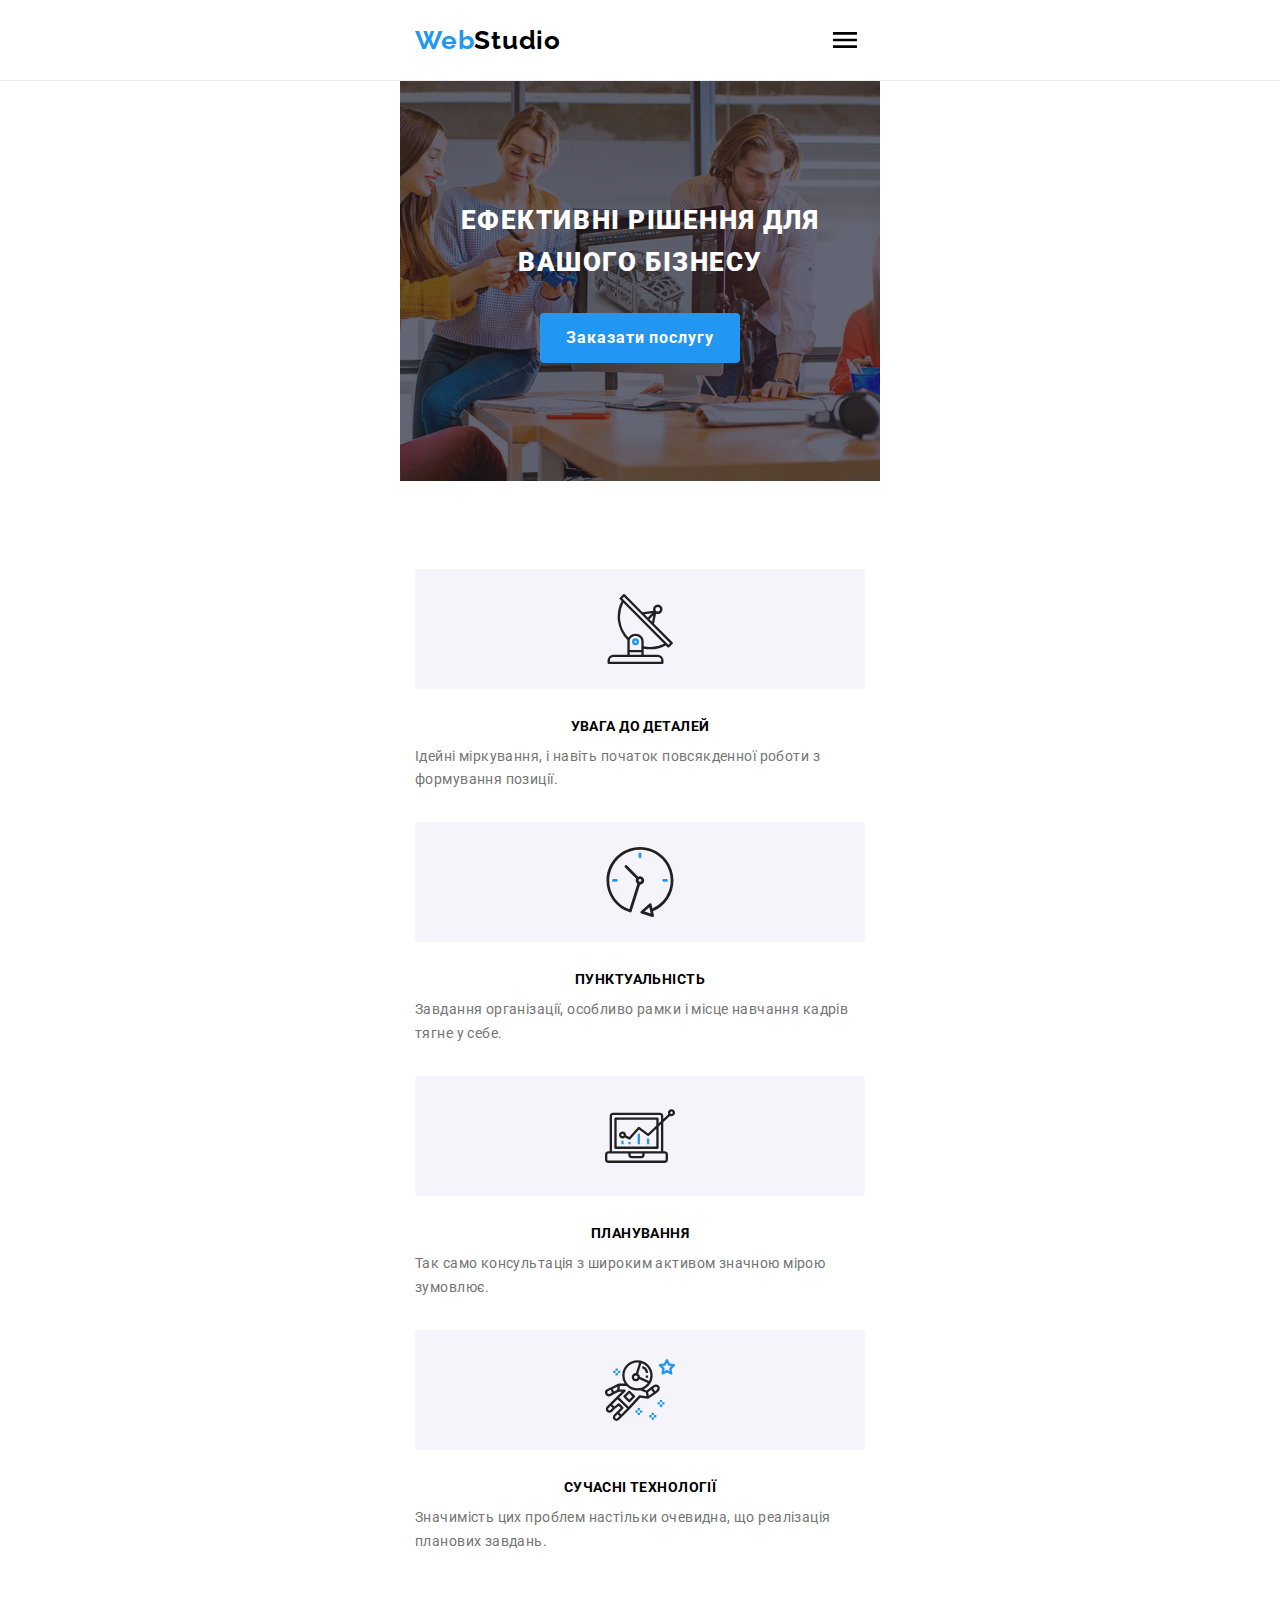
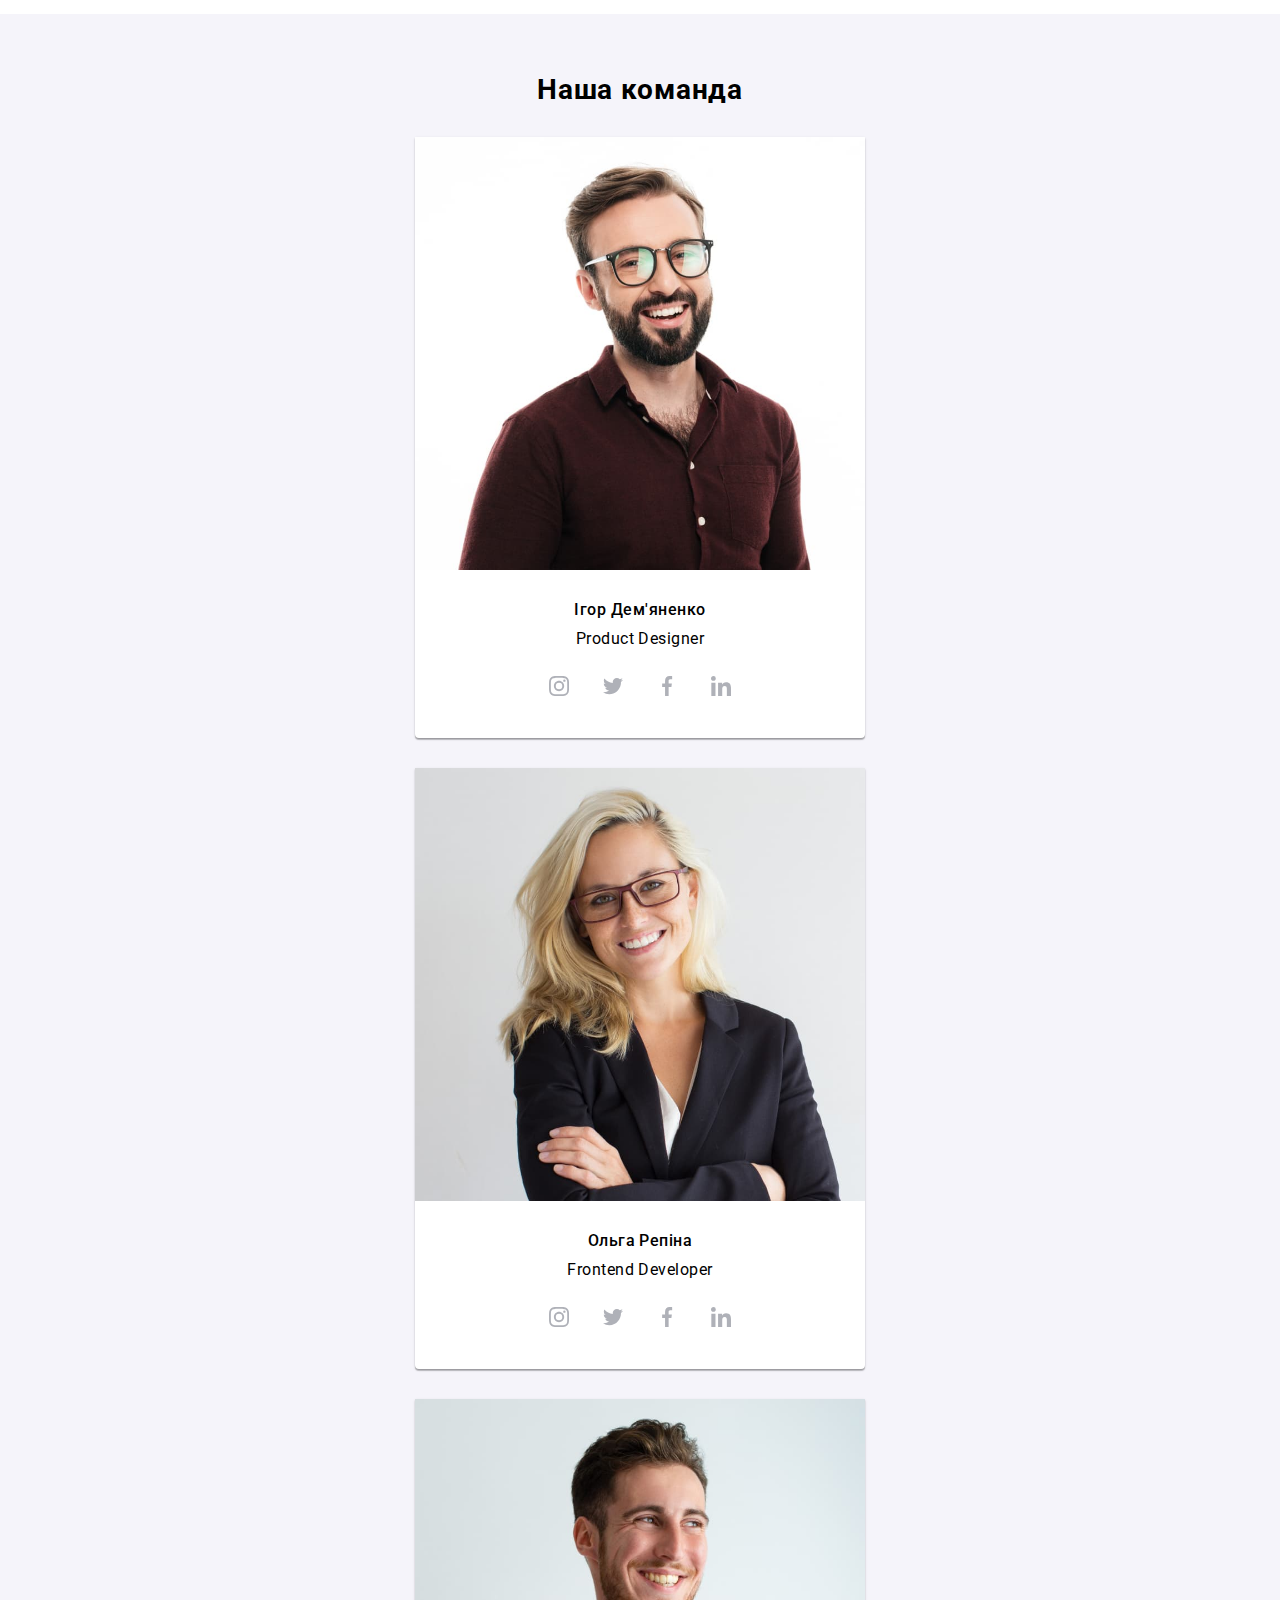
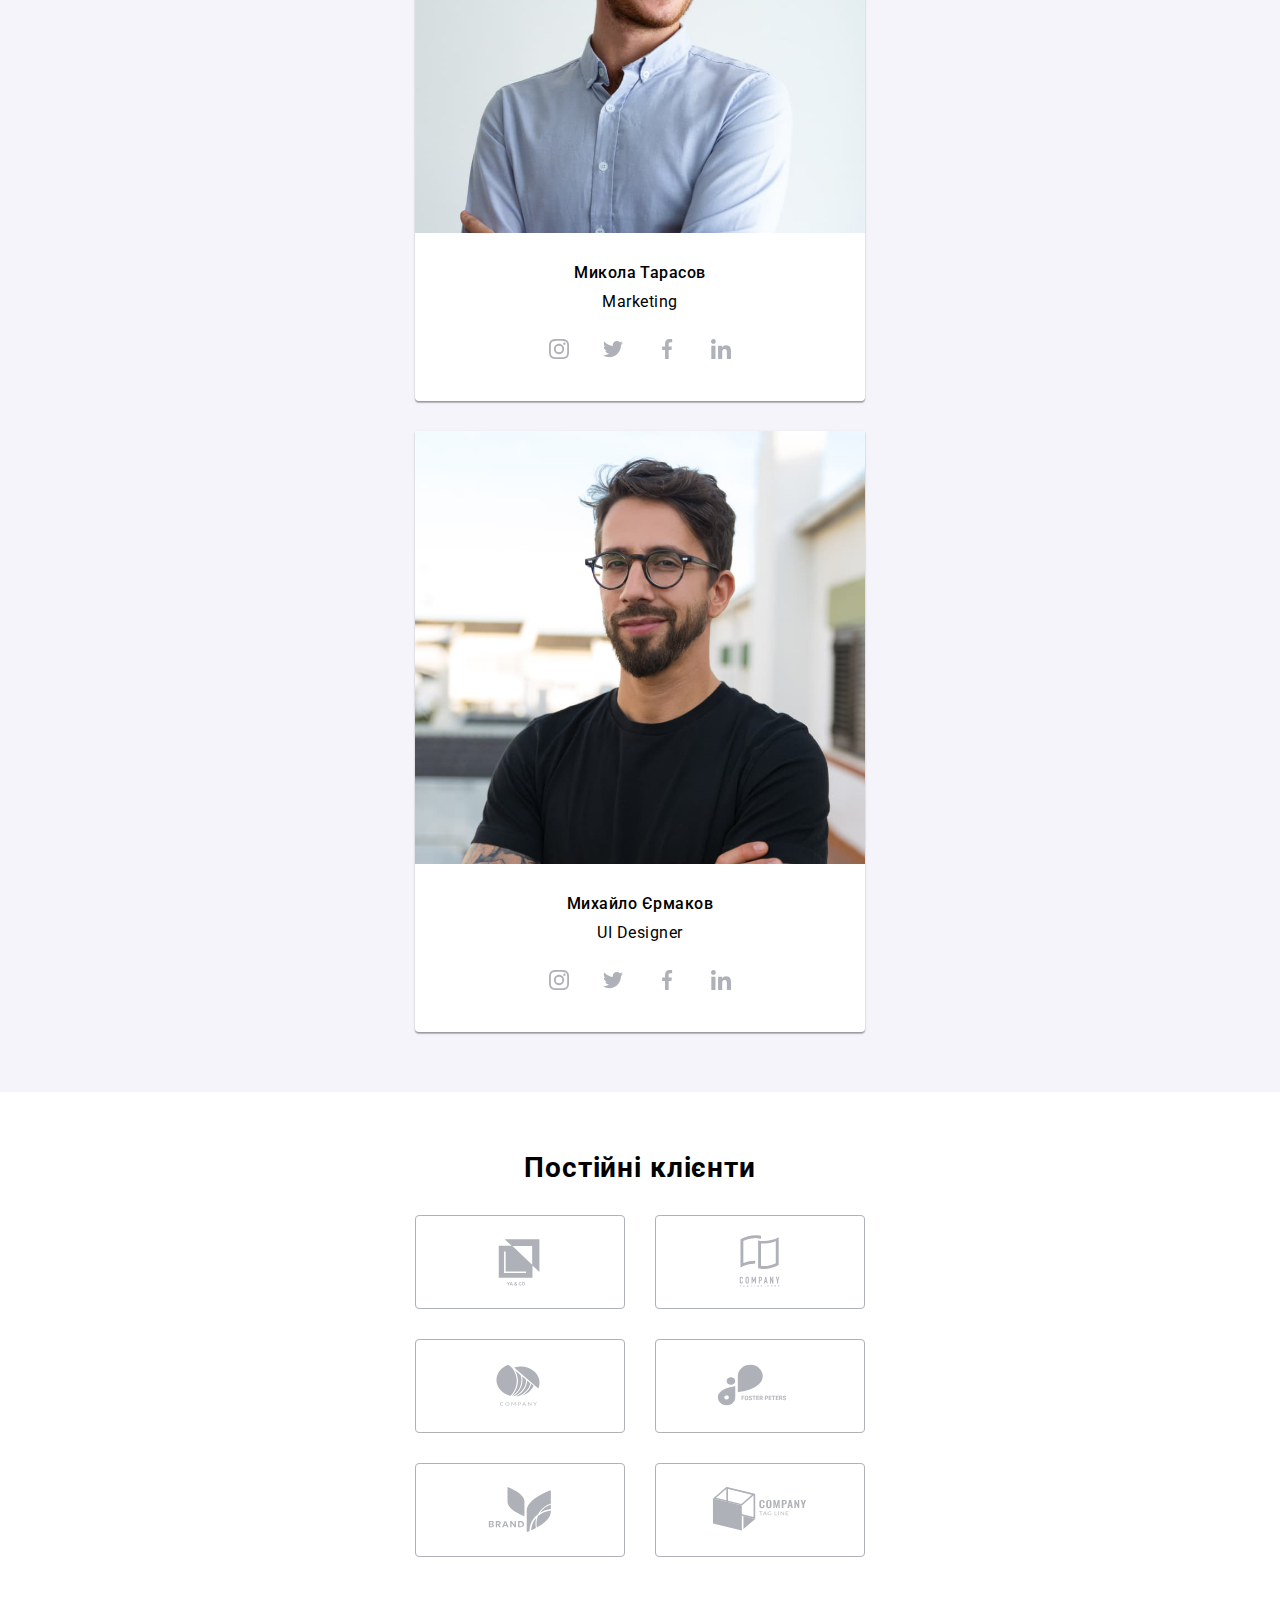
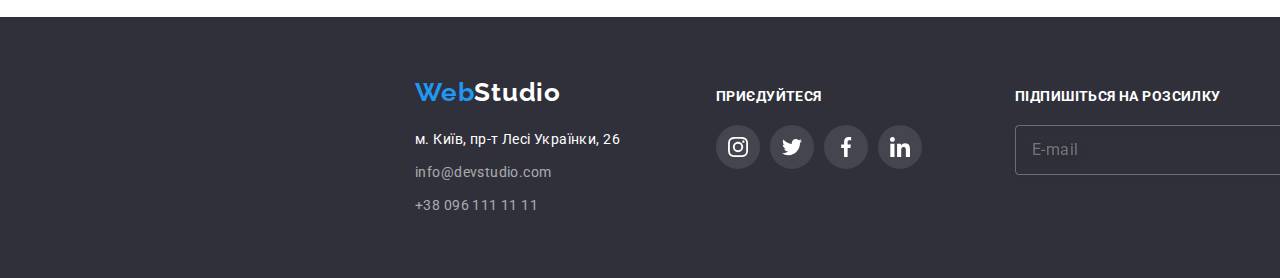
==== index.html @ 14c10119 "add team and clients section adaptive" ====
<!DOCTYPE html>
<html lang="uk">
  <head>
    <meta charset="UTF-8" />
    <meta http-equiv="X-UA-Compatible" content="IE=edge" />
    <meta name="viewport" content="width=device-width, initial-scale=1.0" />
    <link
      rel="stylesheet"
      href="https://cdnjs.cloudflare.com/ajax/libs/modern-normalize/0.6.0/modern-normalize.min.css"
    />
    <link
      href="https://fonts.googleapis.com/css2?family=Raleway:wght@700&family=Roboto:wght@400;500;700;900&display=swap"
      rel="stylesheet"
    />
    <link rel="stylesheet" href="./css/main.min.css" />
    <title>Web Studio</title>
  </head>

  <body>
    <!-- header -->

    <header class="header">
      <div class="container header__container">
        <nav class="header__navbar">
          <a class="logo header__logo" href="./" lang="en"
            >Web<span class="header__logo-part">Studio</span></a
          >
          <button
            type="button"
            class="header__menu-btn"
            aria-expanded="false"
            aria-controls="menu-container"
            data-menu-button
          >
            <svg width="40" height="40" aria-label="Перемикач мобільного меню">
              <use class="icon-cross" href="./img/sprite.svg#menu-cls"></use>
              <use class="icon-menu" href="./img/sprite.svg#menu"></use>
            </svg>
          </button>

          <div class="menu-container" id="menu-container" data-menu></div>

          <ul class="nav">
            <li class="nav__item"><a href=" " class="nav__link nav__link--current">Студія</a></li>
            <li class="nav__item"><a href="./portfolio.html " class="nav__link">Портфоліо</a></li>
            <li class="nav__item"><a href="./" class="nav__link">Контакти</a></li>
          </ul>
        </nav>

        <ul class="contacts">
          <li class="contacts__item">
            <a href="mailto:info@devstudio.com" class="contacts__link">
              <svg class="contacts__icon" width="16" height="12">
                <use href="./img/sprite.svg#envelope"></use>
              </svg>
              <span class="contacts__mail">info@devstudio.com</span></a
            >
          </li>
          <li class="contacts__item">
            <a href="tel:+380961111111" class="contacts__link">
              <svg class="contacts__icon" width="10" height="16">
                <use href="./img/sprite.svg#smartphone"></use>
              </svg>
              <span class="contacts__phone">+38 096 111 11 11</span>
            </a>
          </li>
        </ul>
      </div>
    </header>

    <main>
      <!-- hero -->

      <section class="hero">
        <div class="container hero__container">
          <h1 class="hero__title">Ефективні рішення для вашого бізнесу</h1>
          <button class="hero__button btn" type="button" data-modal-open>Заказати послугу</button>
        </div>
      </section>

      <!-- features -->

      <section class="features">
        <div class="container">
          <h2 class="features__title">Особливості</h2>
          <ul class="features__list">
            <li class="features__item">
              <div class="features__illustr">
                <svg class="features__icon" width="70" height="70">
                  <use href="./img/sprite.svg#plate"></use>
                </svg>
              </div>
              <h3 class="features__subtitle">Увага до деталей</h3>
              <p class="features__descr">
                Ідейні міркування, і навіть початок повсякденної роботи з формування позиції.
              </p>
            </li>
            <li class="features__item">
              <div class="features__illustr">
                <svg class="features__icon" width="70" height="70">
                  <use href="./img/sprite.svg#clock"></use>
                </svg>
              </div>
              <h3 class="features__subtitle">Пунктуальність</h3>
              <p class="features__descr">
                Завдання організації, особливо рамки і місце навчання кадрів тягне у себе.
              </p>
            </li>
            <li class="features__item">
              <div class="features__illustr">
                <svg class="features__icon" width="70" height="70">
                  <use href="./img/sprite.svg#diagram"></use>
                </svg>
              </div>
              <h3 class="features__subtitle">Планування</h3>
              <p class="features__descr">
                Так само консультація з широким активом значною мірою зумовлює.
              </p>
            </li>
            <li class="features__item">
              <div class="features__illustr">
                <svg class="features__icon" width="70" height="70">
                  <use href="./img/sprite.svg#astronaut"></use>
                </svg>
              </div>
              <h3 class="features__subtitle">Сучасні технології</h3>
              <p class="features__descr">
                Значимість цих проблем настільки очевидна, що реалізація планових завдань.
              </p>
            </li>
          </ul>
        </div>
      </section>

      <!-- services -->

      <section class="services">
        <div class="container">
          <h2 class="services__title">Чим ми займаємося</h2>
          <ul class="services__list">
            <li class="services__item">
              <img
                class="services__img"
                src="./img/section3(1).jpeg"
                alt="руки розробника пишуть код на клавіатурі"
                width="370"
              />
              <p class="services__descr">Десктопні додатки</p>
            </li>
            <li class="services__item">
              <img
                class="services__img"
                src="./img/section3(2).jpeg"
                alt="руки розробника тримають смартфон під час работи над мобільним додатком"
                width="370"
              />
              <p class="services__descr">Мобільні додадтки</p>
            </li>
            <li class="services__item">
              <img
                class="services__img"
                src="./img/section3(3).jpeg"
                alt="руки дизайнера який працює з кольоровою гамою на планшеті"
                width="370"
              />
              <p class="services__descr">Дизайнерські рішення</p>
            </li>
          </ul>
        </div>
      </section>

      <!-- team -->

      <section class="team">
        <div class="container">
          <h2 class="team__title">Наша команда</h2>
          <ul class="team__list">
            <li class="member">
              <img class="member__photo" src="./img/section4_igor.jpeg" alt="чоловік" width="270" />
              <div class="member__info">
                <h3 class="member__name">Ігор Дем'яненко</h3>
                <p class="member__descr">Product Designer</p>
                <ul class="socials">
                  <li class="socials__item">
                    <a class="socials__link" href="./" target="_blank" rel="noopener noreferrer">
                      <svg class="socials__icon" width="20" height="20">
                        <use href="./img/sprite.svg#instagram"></use>
                      </svg>
                    </a>
                  </li>
                  <li class="socials__item">
                    <a class="socials__link" href="./" target="_blank" rel="noopener noreferrer">
                      <svg class="socials__icon" width="20" height="20">
                        <use href="./img/sprite.svg#twitter"></use>
                      </svg>
                    </a>
                  </li>
                  <li class="socials__item">
                    <a class="socials__link" href="./" target="_blank" rel="noopener noreferrer">
                      <svg class="socials__icon" width="20" height="20">
                        <use href="./img/sprite.svg#facebook"></use>
                      </svg>
                    </a>
                  </li>
                  <li class="socials__item">
                    <a class="socials__link" href="./" target="_blank" rel="noopener noreferrer">
                      <svg class="socials__icon" width="20" height="20">
                        <use href="./img/sprite.svg#linkedin"></use>
                      </svg>
                    </a>
                  </li>
                </ul>
              </div>
            </li>
            <li class="member">
              <img class="member__photo" src="./img/section4_olga.jpeg" alt="жінка" width="270" />
              <div class="member__info">
                <h3 class="member__name">Ольга Репіна</h3>
                <p class="member__descr">Frontend Developer</p>
                <ul class="socials">
                  <li class="socials__item">
                    <a class="socials__link" href="./" target="_blank" rel="noopener noreferrer">
                      <svg class="socials__icon" width="20" height="20">
                        <use href="./img/sprite.svg#instagram"></use>
                      </svg>
                    </a>
                  </li>
                  <li class="socials__item">
                    <a class="socials__link" href="./" target="_blank" rel="noopener noreferrer">
                      <svg class="socials__icon" width="20" height="20">
                        <use href="./img/sprite.svg#twitter"></use>
                      </svg>
                    </a>
                  </li>
                  <li class="socials__item">
                    <a class="socials__link" href="./" target="_blank" rel="noopener noreferrer">
                      <svg class="socials__icon" width="20" height="20">
                        <use href="./img/sprite.svg#facebook"></use>
                      </svg>
                    </a>
                  </li>
                  <li class="socials__item">
                    <a class="socials__link" href="./" target="_blank" rel="noopener noreferrer">
                      <svg class="socials__icon" width="20" height="20">
                        <use href="./img/sprite.svg#linkedin"></use>
                      </svg>
                    </a>
                  </li>
                </ul>
              </div>
            </li>

            <li class="member">
              <img
                class="member__photo"
                src="./img/section4_nikolaj.jpeg"
                alt="чоловік"
                width="270"
              />
              <div class="member__info">
                <h3 class="member__name">Микола Тарасов</h3>
                <p class="member__descr">Marketing</p>
                <ul class="socials">
                  <li class="socials__item">
                    <a class="socials__link" href="./" target="_blank" rel="noopener noreferrer">
                      <svg class="socials__icon" width="20" height="20">
                        <use href="./img/sprite.svg#instagram"></use>
                      </svg>
                    </a>
                  </li>
                  <li class="socials__item">
                    <a class="socials__link" href="./" target="_blank" rel="noopener noreferrer">
                      <svg class="socials__icon" width="20" height="20">
                        <use href="./img/sprite.svg#twitter"></use>
                      </svg>
                    </a>
                  </li>
                  <li class="socials__item">
                    <a class="socials__link" href="./" target="_blank" rel="noopener noreferrer">
                      <svg class="socials__icon" width="20" height="20">
                        <use href="./img/sprite.svg#facebook"></use>
                      </svg>
                    </a>
                  </li>
                  <li class="socials__item">
                    <a class="socials__link" href="./" target="_blank" rel="noopener noreferrer">
                      <svg class="socials__icon" width="20" height="20">
                        <use href="./img/sprite.svg#linkedin"></use>
                      </svg>
                    </a>
                  </li>
                </ul>
              </div>
            </li>

            <li class="member">
              <img
                class="member__photo"
                src="./img/section4_mikhail.jpeg"
                alt="чоловік"
                width="270"
              />
              <div class="member__info">
                <h3 class="member__name">Михайло Єрмаков</h3>
                <p class="member__descr">UI Designer</p>
                <ul class="socials">
                  <li class="socials__item">
                    <a class="socials__link" href="./" target="_blank" rel="noopener noreferrer">
                      <svg class="socials__icon" width="20" height="20">
                        <use href="./img/sprite.svg#instagram"></use>
                      </svg>
                    </a>
                  </li>
                  <li class="socials__item">
                    <a class="socials__link" href="./" target="_blank" rel="noopener noreferrer">
                      <svg class="socials__icon" width="20" height="20">
                        <use href="./img/sprite.svg#twitter"></use>
                      </svg>
                    </a>
                  </li>
                  <li class="socials__item">
                    <a class="socials__link" href="./" target="_blank" rel="noopener noreferrer">
                      <svg class="socials__icon" width="20" height="20">
                        <use href="./img/sprite.svg#facebook"></use>
                      </svg>
                    </a>
                  </li>
                  <li class="socials__item">
                    <a class="socials__link" href="./" target="_blank" rel="noopener noreferrer">
                      <svg class="socials__icon" width="20" height="20">
                        <use href="./img/sprite.svg#linkedin"></use>
                      </svg>
                    </a>
                  </li>
                </ul>
              </div>
            </li>
          </ul>
        </div>
      </section>

      <!-- clients -->

      <section class="clients">
        <div class="container">
          <h2 class="clients__title">Постійні клієнти</h2>
          <ul class="clients__list">
            <li class="clients__item">
              <a class="clients__link" href="./" target="_blank" rel="noopener noreferrer">
                <svg class="clients__icon" width="106" height="60">
                  <use href="./img/sprite.svg#client-1"></use>
                </svg>
              </a>
            </li>
            <li class="clients__item">
              <a class="clients__link" href="./" target="_blank" rel="noopener noreferrer">
                <svg class="clients__icon" width="106" height="60">
                  <use href="./img/sprite.svg#client-2"></use>
                </svg>
              </a>
            </li>
            <li class="clients__item">
              <a class="clients__link" href="./" target="_blank" rel="noopener noreferrer">
                <svg class="clients__icon" width="106" height="60">
                  <use href="./img/sprite.svg#client-3"></use>
                </svg>
              </a>
            </li>
            <li class="clients__item">
              <a class="clients__link" href="./" target="_blank" rel="noopener noreferrer">
                <svg class="clients__icon" width="106" height="60">
                  <use href="./img/sprite.svg#client-4"></use>
                </svg>
              </a>
            </li>
            <li class="clients__item">
              <a class="clients__link" href="./" target="_blank" rel="noopener noreferrer">
                <svg class="clients__icon" width="106" height="60">
                  <use href="./img/sprite.svg#client-5"></use>
                </svg>
              </a>
            </li>
            <li class="clients__item">
              <a class="clients__link" href="./" target="_blank" rel="noopener noreferrer">
                <svg class="clients__icon" width="106" height="60">
                  <use href="./img/sprite.svg#client-6"></use>
                </svg>
              </a>
            </li>
          </ul>
        </div>
      </section>
    </main>

    <!-- footer -->

    <footer class="footer">
      <div class="container footer__container">
        <div class="footer__addr-block">
          <a href="./" lang="en" class="logo">Web<span class="footer__logo-part">Studio</span></a>
          <address class="address">
            <a
              class="address__link"
              href="https://www.google.com/maps/d/embed?mid=10uSM3H-mIU3GznYo2szRIEphczw&hl=en_US&ehbc=2E312F"
              target="_blank"
              rel="noopener noreferrer"
              >м. Київ, пр-т Лесі Українки, 26</a
            >
            <ul class="footer-contacts">
              <li class="footer-contacts__item">
                <a href="mailto:info@devstudio.com" class="footer-contacts__link"
                  >info@devstudio.com</a
                >
              </li>
              <li class="footer-contacts__item">
                <a href="tel:+380961111111" class="footer-contacts__link">+38 096 111 11 11</a>
              </li>
            </ul>
          </address>
        </div>
        <div class="footer-socials">
          <h2 class="footer-socials__subtitle">приєдуйтеся</h2>
          <ul class="footer-socials__list">
            <li class="footer-socials__item">
              <a
                class="socials__link footer-socials__link"
                href="./"
                target="_blank"
                rel="noopener noreferrer"
              >
                <svg class="footer-socials__icon socials__icon" width="20" height="20">
                  <use href="./img/sprite.svg#instagram"></use>
                </svg>
              </a>
            </li>
            <li class="footer-socialss__item">
              <a
                class="socials__link footer-socials__link"
                href="./"
                target="_blank"
                rel="noopener noreferrer"
              >
                <svg class="footer-socials__icon socials__icon" width="20" height="20">
                  <use href="./img/sprite.svg#twitter"></use>
                </svg>
              </a>
            </li>
            <li class="footer-socials__item">
              <a
                class="socials__link footer-socials__link"
                href="./"
                target="_blank"
                rel="noopener noreferrer"
              >
                <svg class="footer-socials__icon socials__icon" width="20" height="20">
                  <use href="./img/sprite.svg#facebook"></use>
                </svg>
              </a>
            </li>
            <li class="footer-socials__item">
              <a
                class="socials__link footer-socials__link"
                href="./"
                target="_blank"
                rel="noopener noreferrer"
              >
                <svg class="footer-socials__icon" width="20" height="20">
                  <use href="./img/sprite.svg#linkedin"></use>
                </svg>
              </a>
            </li>
          </ul>
        </div>

        <div class="subscribe">
          <h2 class="subscribe__subtitle">Підпишіться на розсилку</h2>
          <form class="subscribe__form" name="mailing">
            <div class="subscribe__input-wrapper">
              <label class="subscribe__form-label">
                <input
                  class="subscribe__form-input"
                  type="email"
                  name="footer-mail"
                  placeholder="E-mail"
                />
              </label>
            </div>
            <button class="subscribe__button btn" type="submit">
              <span>Підписатися</span>
              <svg class="subscribe__button-icon" width="24" height="24">
                <use href="./img/sprite.svg#footer-mail"></use>
              </svg>
            </button>
          </form>
        </div>
      </div>
    </footer>

    <!-- modal -->

    <div class="backdrop is-hidden" data-modal>
      <div class="modal">
        <button class="modal__close-btn" type="button" data-modal-close>
          <svg class="modal__close-icon" width="11" height="11">
            <use href="./img/sprite.svg#close"></use>
          </svg>
        </button>
        <h2 class="modal__title">Залишіть свої дані, ми вам передзвонимо</h2>
        <form class="form" name="subscriptio-form" autocomplete="on" novalidate>
          <div class="form__box">
            <label class="form__label" for="name">Ім'я</label>
            <input class="form__input" type="text" name="name" id="name" />
            <svg class="form__icon" width="12" height="12">
              <use href="./img/sprite.svg#modal-name"></use>
            </svg>
          </div>

          <div class="form__box" role="group">
            <label class="form__label" for="tel">Телефон</label>
            <input class="form__input" type="tel" name="tel" id="tel" />
            <svg class="form__icon" width="13" height="13">
              <use href="./img/sprite.svg#modal-phone"></use>
            </svg>
          </div>

          <div class="form__box" role="group">
            <label class="form__label" for="mail">Пошта</label>
            <input class="form__input" type="email" name="mail" id="mail" />
            <svg class="form__icon" width="15" height="12">
              <use href="./img/sprite.svg#modal-mail"></use>
            </svg>
          </div>

          <div class="form__box" role="group">
            <label class="form__label" for="comment">Коментарій</label>
            <textarea
              class="form__textarea form__input"
              name="comment"
              id="comment"
              rows="10"
              placeholder="Введіть текст"
            ></textarea>
          </div>

          <div class="form__checkbox-box" role="group">
            <label class="form__label checkbox-label" for="policy">
              <input class="form__checkbox" type="checkbox" name="policy" id="policy" />
              <span class="form__checkbox-custom"></span>
              <span>Погоджуюсь з розсилкою і приймаю</span>
              <a class="form__checkbox-link" href="./">Умови договору</a>
            </label>
          </div>
          <button class="modal__form-btn btn" type="submit">Відправити</button>
        </form>
      </div>
    </div>

    <script src="./js/modal.js"></script>
    <script src="./js/menu.js"></script>
  </body>
</html>
---- css/main.min.css ----
:root{--main-text-color: #212121;--scdry-text-color: #757575;--primary-white-color: #ffffff;--accent-color: #2196f3;--footer-link-color: rgba(255, 255, 255, 0.6);--logo-part-hdr-color: #000000;--logo-part-ftr-color: #ffffff;--footer-bg-color: #2f303a;--icon-uactive-color: #afb1b8;--main-sctn-bg: #f5f4fa}.footer-contacts__link{display:-webkit-inline-box;display:-ms-inline-flexbox;display:inline-flex;-webkit-box-align:center;-ms-flex-align:center;align-items:center;height:100%;text-decoration:none;-webkit-transition:color 250ms cubic-bezier(0.4, 0, 0.2, 1);transition:color 250ms cubic-bezier(0.4, 0, 0.2, 1)}.hero__button,.projects__button,.modal__form-btn,.subscribe__button{display:-webkit-box;display:-ms-flexbox;display:flex;-webkit-box-align:center;-ms-flex-align:center;align-items:center;-webkit-box-pack:center;-ms-flex-pack:center;justify-content:center;font-size:16px;border:0;border-radius:4px;cursor:pointer;-webkit-transition:-webkit-box-shadow 250ms cubic-bezier(0.4, 0, 0.2, 1);transition:-webkit-box-shadow 250ms cubic-bezier(0.4, 0, 0.2, 1);transition:box-shadow 250ms cubic-bezier(0.4, 0, 0.2, 1);transition:box-shadow 250ms cubic-bezier(0.4, 0, 0.2, 1), -webkit-box-shadow 250ms cubic-bezier(0.4, 0, 0.2, 1)}.footer-socials__subtitle,.subscribe__subtitle{font-weight:700;font-size:14px;line-height:1.14;letter-spacing:0.03em;text-transform:uppercase;color:var(--primary-white-color)}body{font-family:Roboto, sans-serif;background-color:#ffffff;color:var(--title-text-color);margin:0}a:hover{cursor:pointer}.features__title,.projects__title{visibility:hidden}.container{margin-right:auto;margin-left:auto;padding-right:15px;padding-left:15px}@media screen and (min-width: 480px){.container{width:480px}}h1,h2,h3,ul,li,p{margin:0;padding:0}li{list-style:none}a{text-decoration:none}.header{position:relative;border-bottom:1px solid #ececec}.header__navbar{display:-webkit-box;display:-ms-flexbox;display:flex;-webkit-box-align:center;-ms-flex-align:center;align-items:center;-webkit-box-pack:justify;-ms-flex-pack:justify;justify-content:space-between;min-height:80px}.header__logo-part{color:#000000}.header__menu-btn{display:-webkit-inline-box;display:-ms-inline-flexbox;display:inline-flex;margin:0;padding:0;border:none;background-color:transparent;z-index:10}.header__menu-btn .icon-cross{display:none}.header__menu-btn.is-open .icon-cross{display:block}.header__menu-btn.is-open .icon-menu{display:none}.menu-container{position:absolute;top:-80px;left:0;width:100%;height:100rem;padding:48px 40px;background-color:tomato;display:none}.menu-container.is-open{display:block}.hero{max-width:480px;margin-left:auto;margin-right:auto;padding:118px 0px;background-image:-webkit-gradient(linear, left top, right top, from(rgba(47,48,58,0.4)), to(rgba(47,48,58,0.4))),url("../img/hero-bg.jpeg");background-image:linear-gradient(to right, rgba(47,48,58,0.4), rgba(47,48,58,0.4)),url("../img/hero-bg.jpeg");background-repeat:no-repeat;background-position:center;background-origin:border-box;background-size:auto 100%}.hero__title{max-width:360px;margin:0 auto;font-weight:900;font-size:26px;line-height:calc(42 / 26);text-align:center;letter-spacing:0.06em;text-transform:uppercase;color:var(--primary-white-color)}.hero__button{font-weight:700;line-height:1.88;letter-spacing:.06em;background:var(--accent-color);color:var(--primary-white-color);margin-left:auto;margin-right:auto;margin-top:30px;min-width:200px;min-height:50px;-webkit-transition:-webkit-box-shadow 250ms cubic-bezier(0.4, 0, 0.2, 1);transition:-webkit-box-shadow 250ms cubic-bezier(0.4, 0, 0.2, 1);transition:box-shadow 250ms cubic-bezier(0.4, 0, 0.2, 1);transition:box-shadow 250ms cubic-bezier(0.4, 0, 0.2, 1), -webkit-box-shadow 250ms cubic-bezier(0.4, 0, 0.2, 1)}.hero__button:hover{-webkit-box-shadow:0px 4px 4px rgba(0,0,0,0.15);box-shadow:0px 4px 4px rgba(0,0,0,0.15)}.features{padding-top:60px;padding-bottom:60px}.features__list{display:-webkit-box;display:-ms-flexbox;display:flex;-webkit-box-align:baseline;-ms-flex-align:baseline;align-items:baseline;-webkit-box-pack:center;-ms-flex-pack:center;justify-content:center;-ms-flex-wrap:wrap;flex-wrap:wrap;gap:30px}.features__item{max-width:450px}.features__illustr{display:-webkit-box;display:-ms-flexbox;display:flex;-webkit-box-pack:center;-ms-flex-pack:center;justify-content:center;-webkit-box-align:center;-ms-flex-align:center;align-items:center;max-width:450px;height:120px;background:#f5f4fa;border-radius:4px}.features__subtitle{margin-top:30px;font-weight:700;font-size:14px;line-height:1.14;letter-spacing:0.03em;text-align:center;text-transform:uppercase}.features__descr{margin-top:10px;font-weight:400;font-size:14px;line-height:1.71;letter-spacing:0.03em;color:var(--scdry-text-color)}.services{display:none}.team{padding-top:60px;padding-bottom:60px;background-color:#f5f4fa}.team__title{margin:0 auto;font-weight:700;font-size:28px;line-height:1.17;text-align:center;letter-spacing:0.03em}.team__list{display:-webkit-box;display:-ms-flexbox;display:flex;-webkit-box-pack:center;-ms-flex-pack:center;justify-content:center;-ms-flex-wrap:wrap;flex-wrap:wrap;row-gap:30px;padding-left:0;margin-top:30px}.clients{padding-top:60px;padding-bottom:60px}.clients__title{font-weight:700;font-size:28px;line-height:1.17;text-align:center;letter-spacing:0.03em}.clients__list{display:-webkit-box;display:-ms-flexbox;display:flex;-ms-flex-wrap:wrap;flex-wrap:wrap;gap:30px;padding-left:0;margin-top:30px}.clients__item{-ms-flex-preferred-size:calc((100% - 30px) / 2);flex-basis:calc((100% - 30px) / 2)}.clients__link{display:-webkit-box;display:-ms-flexbox;display:flex;-webkit-box-pack:center;-ms-flex-pack:center;justify-content:center;-webkit-box-align:center;-ms-flex-align:center;align-items:center;padding-top:16px;padding-bottom:16px;width:100%;height:100%;color:#afb1b8;background-color:var(--primary-white-color);border:1px solid #afb1b8;border-radius:4px;-webkit-transition:border-color 250ms cubic-bezier(0.4, 0, 0.2, 1),color 250ms cubic-bezier(0.4, 0, 0.2, 1);transition:border-color 250ms cubic-bezier(0.4, 0, 0.2, 1),color 250ms cubic-bezier(0.4, 0, 0.2, 1)}.clients__link:hover,.clients__link:focus{border-color:var(--accent-color);color:var(--accent-color)}.clients__icon{fill:currentColor}.footer{padding-top:60px;padding-bottom:60px;background-color:#2f303a}.footer__container{display:-webkit-box;display:-ms-flexbox;display:flex}.footer__addr-block{margin-right:70px;min-width:231px}.footer__logo-part{color:var(--primary-white-color)}.projects{padding-top:94px;padding-bottom:94px}.projects__filter{display:-webkit-box;display:-ms-flexbox;display:flex;-webkit-box-pack:center;-ms-flex-pack:center;justify-content:center;gap:8px;padding-left:0;margin-top:0;margin-bottom:0}.projects__button{font-weight:500;line-height:1.63;letter-spacing:.03em;background:#f5f4fa;color:#212121;width:100%;height:38px;padding-left:22px;padding-right:22px;-webkit-transition:color 250ms cubic-bezier(0.4, 0, 0.2, 1),background 250ms cubic-bezier(0.4, 0, 0.2, 1),-webkit-box-shadow 250ms cubic-bezier(0.4, 0, 0.2, 1);transition:color 250ms cubic-bezier(0.4, 0, 0.2, 1),background 250ms cubic-bezier(0.4, 0, 0.2, 1),-webkit-box-shadow 250ms cubic-bezier(0.4, 0, 0.2, 1);transition:box-shadow 250ms cubic-bezier(0.4, 0, 0.2, 1),color 250ms cubic-bezier(0.4, 0, 0.2, 1),background 250ms cubic-bezier(0.4, 0, 0.2, 1);transition:box-shadow 250ms cubic-bezier(0.4, 0, 0.2, 1),color 250ms cubic-bezier(0.4, 0, 0.2, 1),background 250ms cubic-bezier(0.4, 0, 0.2, 1),-webkit-box-shadow 250ms cubic-bezier(0.4, 0, 0.2, 1)}.projects__button:hover,.projects__button:focus,.projects__button:active{background:var(--accent-color);color:var(--primary-white-color);-webkit-box-shadow:0px 1px 3px rgba(0,0,0,0.12),0px 1px 1px rgba(0,0,0,0.14),0px 3px 2px rgba(0,0,0,0.2);box-shadow:0px 1px 3px rgba(0,0,0,0.12),0px 1px 1px rgba(0,0,0,0.14),0px 3px 2px rgba(0,0,0,0.2)}.modal{position:relative;padding:40px;margin-left:auto;margin-right:auto;max-width:450px;background:#fff;-webkit-box-shadow:0px 1px 3px rgba(0,0,0,0.12),0px 1px 1px rgba(0,0,0,0.14),0px 2px 1px rgba(0,0,0,0.2);box-shadow:0px 1px 3px rgba(0,0,0,0.12),0px 1px 1px rgba(0,0,0,0.14),0px 2px 1px rgba(0,0,0,0.2);border-radius:4px;opacity:1;-webkit-transition:opacity 600ms cubic-bezier(0.4, 0, 0.2, 1) 100ms,-webkit-transform 600ms cubic-bezier(0.4, 0, 0.2, 1);transition:opacity 600ms cubic-bezier(0.4, 0, 0.2, 1) 100ms,-webkit-transform 600ms cubic-bezier(0.4, 0, 0.2, 1);transition:transform 600ms cubic-bezier(0.4, 0, 0.2, 1),opacity 600ms cubic-bezier(0.4, 0, 0.2, 1) 100ms;transition:transform 600ms cubic-bezier(0.4, 0, 0.2, 1),opacity 600ms cubic-bezier(0.4, 0, 0.2, 1) 100ms,-webkit-transform 600ms cubic-bezier(0.4, 0, 0.2, 1)}.backdrop.is-hidden .modal{opacity:0;-webkit-transform:perspective(300px) scale(0.1) rotateX(180deg);transform:perspective(300px) scale(0.1) rotateX(180deg)}.modal__title{font-weight:700;font-size:20px;line-height:calc(23 / 20);text-align:center;letter-spacing:0.03em;color:#212121}.modal__close-btn{position:absolute;right:8px;top:8px;width:30px;height:30px;cursor:pointer;background:#ffffff;border:1px solid rgba(0,0,0,0.1);border-radius:50%}.modal__close-icon{-webkit-transition:fill 255ms cubic-bezier(0.4, 0, 0.2, 1);transition:fill 255ms cubic-bezier(0.4, 0, 0.2, 1)}.modal__close-btn:hover .modal__close-icon,.modal__close-btn:focus .modal__close-icon{fill:var(--accent-color)}.modal__form-btn{font-weight:700;line-height:1.88;letter-spacing:.06em;background:var(--accent-color);color:var(--primary-white-color);margin:0 auto;margin-top:30px;width:200px;height:50px}.modal__form-btn:hover,.modal__form-btn:focus{-webkit-box-shadow:0px 4px 4px rgba(0,0,0,0.15);box-shadow:0px 4px 4px rgba(0,0,0,0.15)}.logo{font-family:"Raleway", sans-serif;font-weight:700;font-size:26px;line-height:1.19;letter-spacing:0.03em;color:var(--accent-color)}.nav{display:none}.contacts{display:none}.socials{display:-webkit-box;display:-ms-flexbox;display:flex;-webkit-box-pack:center;-ms-flex-pack:center;justify-content:center;margin-top:16px;gap:10px}.socials__link{background-color:rgba(0,0,0,0);color:#afb1b8;display:-webkit-box;display:-ms-flexbox;display:flex;-webkit-box-pack:center;-ms-flex-pack:center;justify-content:center;-webkit-box-align:center;-ms-flex-align:center;align-items:center;width:44px;height:44px;border-radius:50%;-webkit-transition:color 250ms cubic-bezier(0.4, 0, 0.2, 1),background-color 250ms cubic-bezier(0.4, 0, 0.2, 1);transition:color 250ms cubic-bezier(0.4, 0, 0.2, 1),background-color 250ms cubic-bezier(0.4, 0, 0.2, 1)}.socials__link:hover,.socials__link:focus{background-color:var(--accent-color)}.socials__icon{fill:currentColor}.socials__link:hover .socials__icon,.socials__link:focus .socials__icon{fill:var(--primary-white-color)}.member{background-color:var(--primary-white-color);max-width:450px;-webkit-box-shadow:0px 1px 3px rgba(0,0,0,0.12),0px 1px 1px rgba(0,0,0,0.14),0px 2px 1px rgba(0,0,0,0.2);box-shadow:0px 1px 3px rgba(0,0,0,0.12),0px 1px 1px rgba(0,0,0,0.14),0px 2px 1px rgba(0,0,0,0.2);border-radius:0px 0px 4px 4px}.member__photo{display:block;width:100%}.member__info{padding-top:30px;padding-bottom:30px}.member__name{font-weight:500;font-size:16px;line-height:1.19;letter-spacing:0.03em;text-align:center}.member__descr{margin-top:10px;font-size:16px;line-height:1.19;letter-spacing:0.03em;color:var(--descr-text-color);text-align:center}.address{margin-top:20px;font-style:normal;font-size:14px;line-height:1.71;letter-spacing:0.03em}.address__link{display:block;font-size:14px;line-height:1.71;letter-spacing:0.03em;color:var(--primary-white-color);-webkit-transition:color 250ms cubic-bezier(0.4, 0, 0.2, 1);transition:color 250ms cubic-bezier(0.4, 0, 0.2, 1)}.address__link:hover,.address__link:focus{color:var(--accent-color)}.footer-socials{display:-webkit-box;display:-ms-flexbox;display:flex;-webkit-box-align:start;-ms-flex-align:start;align-items:flex-start;-webkit-box-orient:vertical;-webkit-box-direction:normal;-ms-flex-direction:column;flex-direction:column;gap:20px;padding-top:12px;margin-right:93px;min-width:206px}.footer-socials__list{display:-webkit-box;display:-ms-flexbox;display:flex;-webkit-box-pack:start;-ms-flex-pack:start;justify-content:flex-start;gap:10px}.footer-socials__link{background-color:rgba(255,255,255,0.1);color:#fff;-webkit-transition:background-color 250ms cubic-bezier(0.4, 0, 0.2, 1);transition:background-color 250ms cubic-bezier(0.4, 0, 0.2, 1)}.footer-socials__link:hover,.footer-socials__link:focus{background-color:var(--accent-color)}.footer-socials__icon{fill:#fff}.subscribe{padding-top:12px}.subscribe__form{display:-webkit-box;display:-ms-flexbox;display:flex;-webkit-box-align:center;-ms-flex-align:center;align-items:center;gap:12px;margin-top:20px}.subscribe__form-input{display:block;width:358px;height:50px;padding-left:16px;font-size:16px;line-height:20px;letter-spacing:0.03em;color:rgba(255,255,255,0.6);background-color:transparent;border:1px solid rgba(255,255,255,0.3);-webkit-filter:drop-shadow(0px 4px 4px rgba(0,0,0,0.15));filter:drop-shadow(0px 4px 4px rgba(0,0,0,0.15));border-radius:4px}.subscribe__button{font-weight:700;line-height:1.88;letter-spacing:.06em;background:var(--accent-color);color:var(--primary-white-color);gap:10px;min-width:200px;min-height:50px}.subscribe__button-icon{fill:var(--primary-white-color)}.form{width:100%;margin-right:0}.form__box{position:relative;display:-webkit-box;display:-ms-flexbox;display:flex;-webkit-box-orient:vertical;-webkit-box-direction:normal;-ms-flex-direction:column;flex-direction:column;font-size:12px;line-height:calc(14 / 12);letter-spacing:0.01em;color:#757575;cursor:pointer;-webkit-transition:fill 250ms cubic-bezier(0.4, 0, 0.2, 1);transition:fill 250ms cubic-bezier(0.4, 0, 0.2, 1)}.form__box:not(:first-child){margin-top:10px}.form__box:nth-child(1){margin-top:12px}.form__label{display:-webkit-box;display:-ms-flexbox;display:flex;-webkit-box-align:center;-ms-flex-align:center;align-items:center;-webkit-box-pack:start;-ms-flex-pack:start;justify-content:flex-start;height:24px;-webkit-user-select:none;-moz-user-select:none;-ms-user-select:none;user-select:none}.form__input{margin-top:4px;padding:12px 42px;height:40px;border:1px solid rgba(33,33,33,0.2);border-radius:4px;-webkit-transition:border-color 250ms cubic-bezier(0.4, 0, 0.2, 1);transition:border-color 250ms cubic-bezier(0.4, 0, 0.2, 1)}.form__input:hover,.form__input:focus{border-color:var(--accent-color)}.form__icon{position:absolute;bottom:14px;left:14px;-webkit-transition:fill 250ms cubic-bezier(0.4, 0, 0.2, 1);transition:fill 250ms cubic-bezier(0.4, 0, 0.2, 1)}.form__input:hover+.form__icon,.form__input:focus+.form__icon{fill:var(--accent-color)}.form__textarea{resize:none;margin-top:4px;height:120px;display:block;padding:12px 16px;border:1px solid rgba(33,33,33,0.2);border-radius:4px;-webkit-transition:border-color 250ms cubic-bezier(0.4, 0, 0.2, 1);transition:border-color 250ms cubic-bezier(0.4, 0, 0.2, 1)}.form__textarea::-webkit-input-placeholder{color:rgba(117,117,117,0.5)}.form__textarea:-ms-input-placeholder{color:rgba(117,117,117,0.5)}.form__textarea::-ms-input-placeholder{color:rgba(117,117,117,0.5)}.form__textarea::placeholder{color:rgba(117,117,117,0.5)}@media screen and (max-width: 453px){.form .checkbox-label{display:-webkit-box;display:-ms-flexbox;display:flex;-webkit-box-pack:center;-ms-flex-pack:center;justify-content:center;-ms-flex-wrap:wrap;flex-wrap:wrap}}.form__checkbox-box{position:relative;display:-webkit-box;display:-ms-flexbox;display:flex;-webkit-box-pack:center;-ms-flex-pack:center;justify-content:center;-webkit-box-align:center;-ms-flex-align:center;align-items:center;padding-top:20px;font-size:12px;line-height:calc(24 / 14);letter-spacing:0.03em;color:#757575}.form__checkbox{appearance:none;-webkit-appearance:none;-moz-appearance:none;padding:0;margin:0;border:none}.form__checkbox-custom{margin-top:0;margin-right:7px;display:-webkit-box;display:-ms-flexbox;display:flex;-webkit-box-pack:center;-ms-flex-pack:center;justify-content:center;-webkit-box-align:center;-ms-flex-align:center;align-items:center;width:16px;height:15px;background-color:transparent;background-image:url(../img/icons/modal-check.svg);background-size:auto;background-position:center;background-repeat:no-repeat;background-size:1em;background-origin:border-box;border:1px solid #212121;border-radius:2px;pointer-events:none}.form__checkbox:checked+.form__checkbox-custom{fill-opacity:1}.form__checkbox:checked+.form__checkbox-custom{border:none;background-color:var(--accent-color);fill:var(--primary-white-color)}.form__checkbox-link{color:var(--accent-color);text-decoration:underline;text-underline-offset:1px;margin-left:4px}.cards-grid{display:-webkit-box;display:-ms-flexbox;display:flex;-ms-flex-wrap:wrap;flex-wrap:wrap;padding-left:0;margin-bottom:0;margin-top:50px;line-height:0}.card{-webkit-transition:-webkit-box-shadow 250ms cubic-bezier(0.4, 0, 0.2, 1);transition:-webkit-box-shadow 250ms cubic-bezier(0.4, 0, 0.2, 1);transition:box-shadow 250ms cubic-bezier(0.4, 0, 0.2, 1);transition:box-shadow 250ms cubic-bezier(0.4, 0, 0.2, 1), -webkit-box-shadow 250ms cubic-bezier(0.4, 0, 0.2, 1)}.card:nth-child(-n+6){margin-bottom:30px}.card:not(:nth-child(3n)){margin-right:30px}.card__illustr{position:relative;overflow:hidden;-webkit-transition:-webkit-box-shadow 250ms cubic-bezier(0.4, 0, 0.2, 1);transition:-webkit-box-shadow 250ms cubic-bezier(0.4, 0, 0.2, 1);transition:box-shadow 250ms cubic-bezier(0.4, 0, 0.2, 1);transition:box-shadow 250ms cubic-bezier(0.4, 0, 0.2, 1), -webkit-box-shadow 250ms cubic-bezier(0.4, 0, 0.2, 1)}.card:hover .card__illustr{-webkit-box-shadow:0px 4px 4px rgba(0,0,0,0.25);box-shadow:0px 4px 4px rgba(0,0,0,0.25)}.card__footer{border:1px solid #eeeeee;border-top:none;padding:20px 24px}.card__overlay{position:absolute;top:100%;left:0;-webkit-transition:-webkit-transform 250ms cubic-bezier(0.4, 0, 0.2, 1);transition:-webkit-transform 250ms cubic-bezier(0.4, 0, 0.2, 1);transition:transform 250ms cubic-bezier(0.4, 0, 0.2, 1);transition:transform 250ms cubic-bezier(0.4, 0, 0.2, 1), -webkit-transform 250ms cubic-bezier(0.4, 0, 0.2, 1);padding:63px 24px;width:100%;height:100%;background:rgba(33,150,243,0.9);font-weight:400;font-size:18px;line-height:1.56;letter-spacing:0.03em;color:#ffffff}.card:hover .card__overlay{-webkit-transform:translateY(-100%);transform:translateY(-100%)}.card__title{margin-top:0;margin-bottom:0;font-weight:700;font-size:18px;line-height:2;letter-spacing:0.06em;color:var(--main-text-color)}.card__descr{margin-top:4px;margin-bottom:0;font-size:16px;line-height:1.88;letter-spacing:0.03em;color:var(--scdry-text-color)}.card:hover{-webkit-box-shadow:0px 1px 3px rgba(0,0,0,0.12),0px 1px 1px rgba(0,0,0,0.14),0px 3px 2px rgba(0,0,0,0.2);box-shadow:0px 1px 3px rgba(0,0,0,0.12),0px 1px 1px rgba(0,0,0,0.14),0px 3px 2px rgba(0,0,0,0.2)}.footer-contacts{display:-webkit-box;display:-ms-flexbox;display:flex;-webkit-box-orient:vertical;-webkit-box-direction:normal;-ms-flex-direction:column;flex-direction:column;-webkit-box-align:start;-ms-flex-align:start;align-items:flex-start;gap:9px;margin-top:9px}.footer-contacts__link{font-weight:400;font-size:14px;line-height:1.71;letter-spacing:0.03em;color:rgba(255,255,255,0.6)}.footer-contacts__link:hover,.footer-contacts__link:focus{color:var(--accent-color)}.backdrop{position:fixed;top:0;left:0;width:100%;height:100%;background:rgba(0,0,0,0.2);opacity:1;-webkit-transition:opacity 900ms cubic-bezier(0.4, 0, 0.2, 1),visibility 900ms cubic-bezier(0.4, 0, 0.2, 1);transition:opacity 900ms cubic-bezier(0.4, 0, 0.2, 1),visibility 900ms cubic-bezier(0.4, 0, 0.2, 1);z-index:20;padding:93px 15px 94px 15px;overflow-y:scroll}.backdrop.is-hidden{opacity:0;visibility:hidden;pointer-events:none}
/*# sourceMappingURL=main.min.css.map */
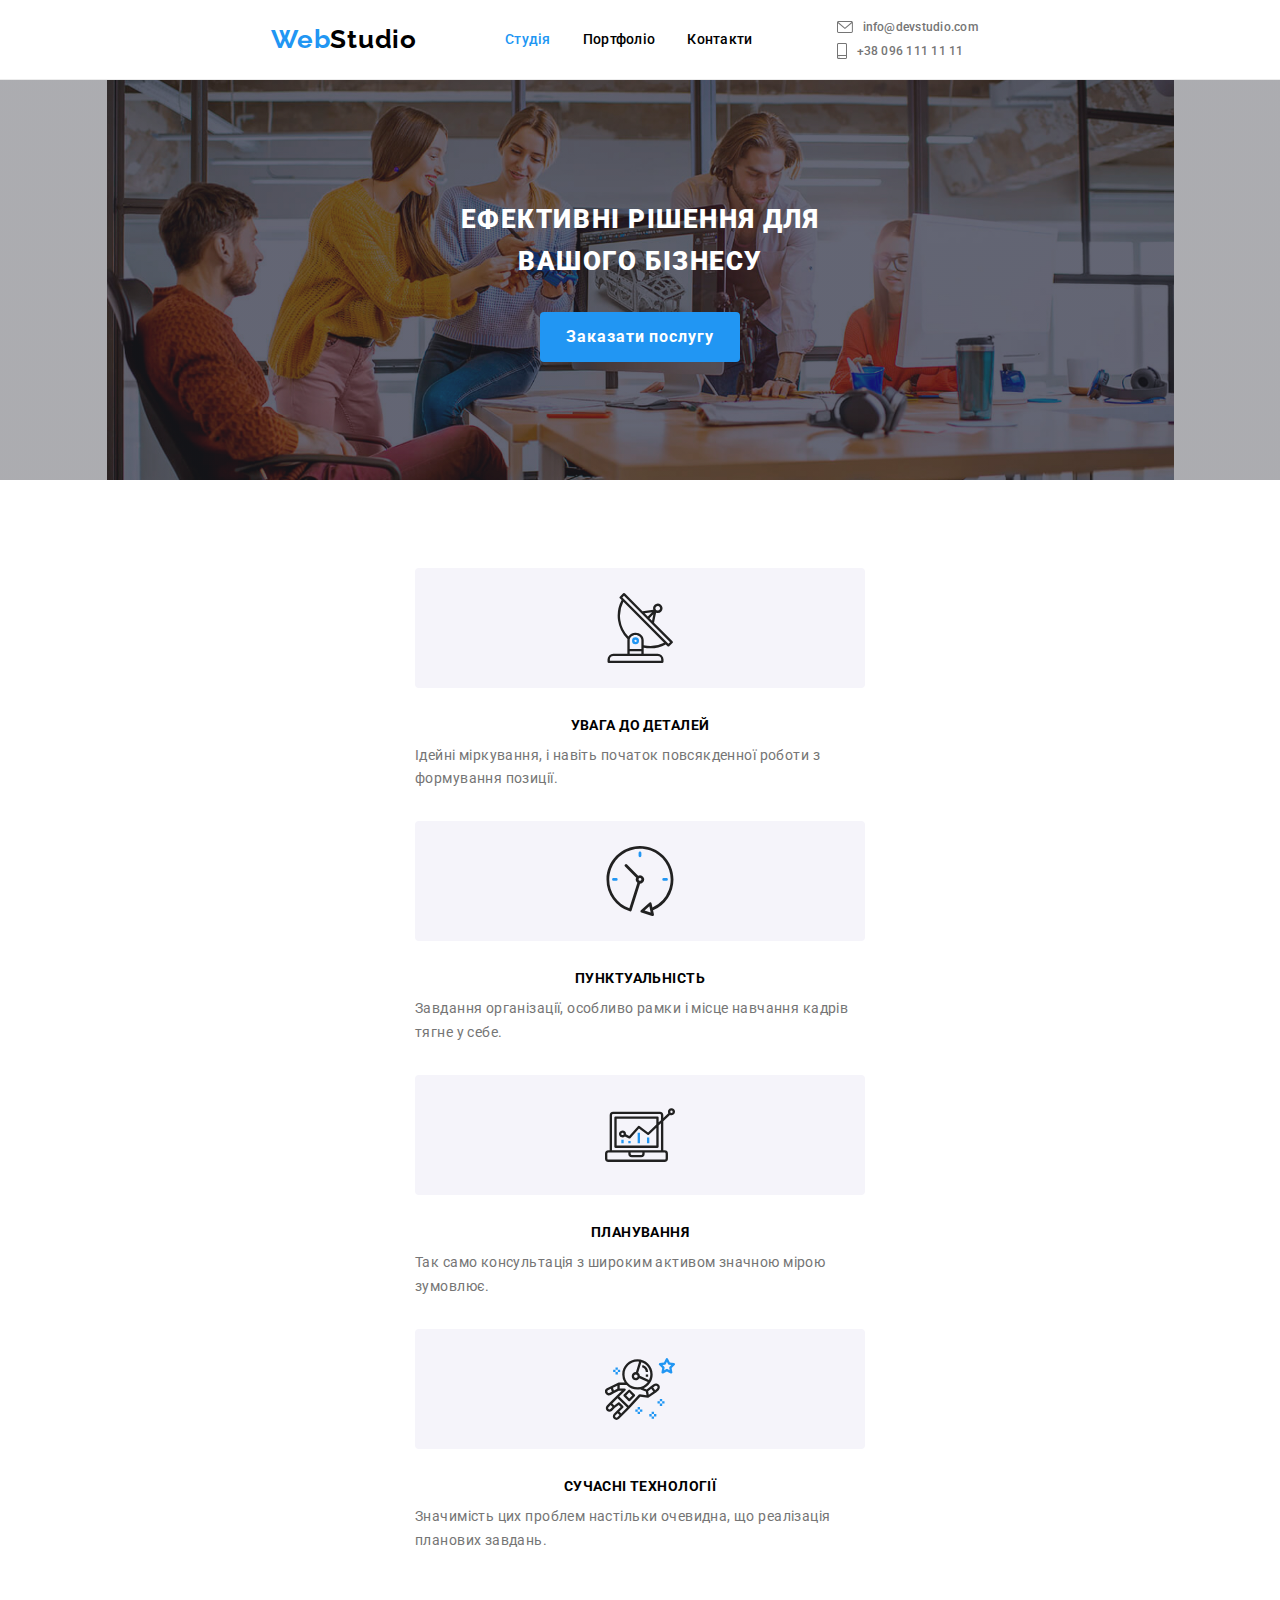
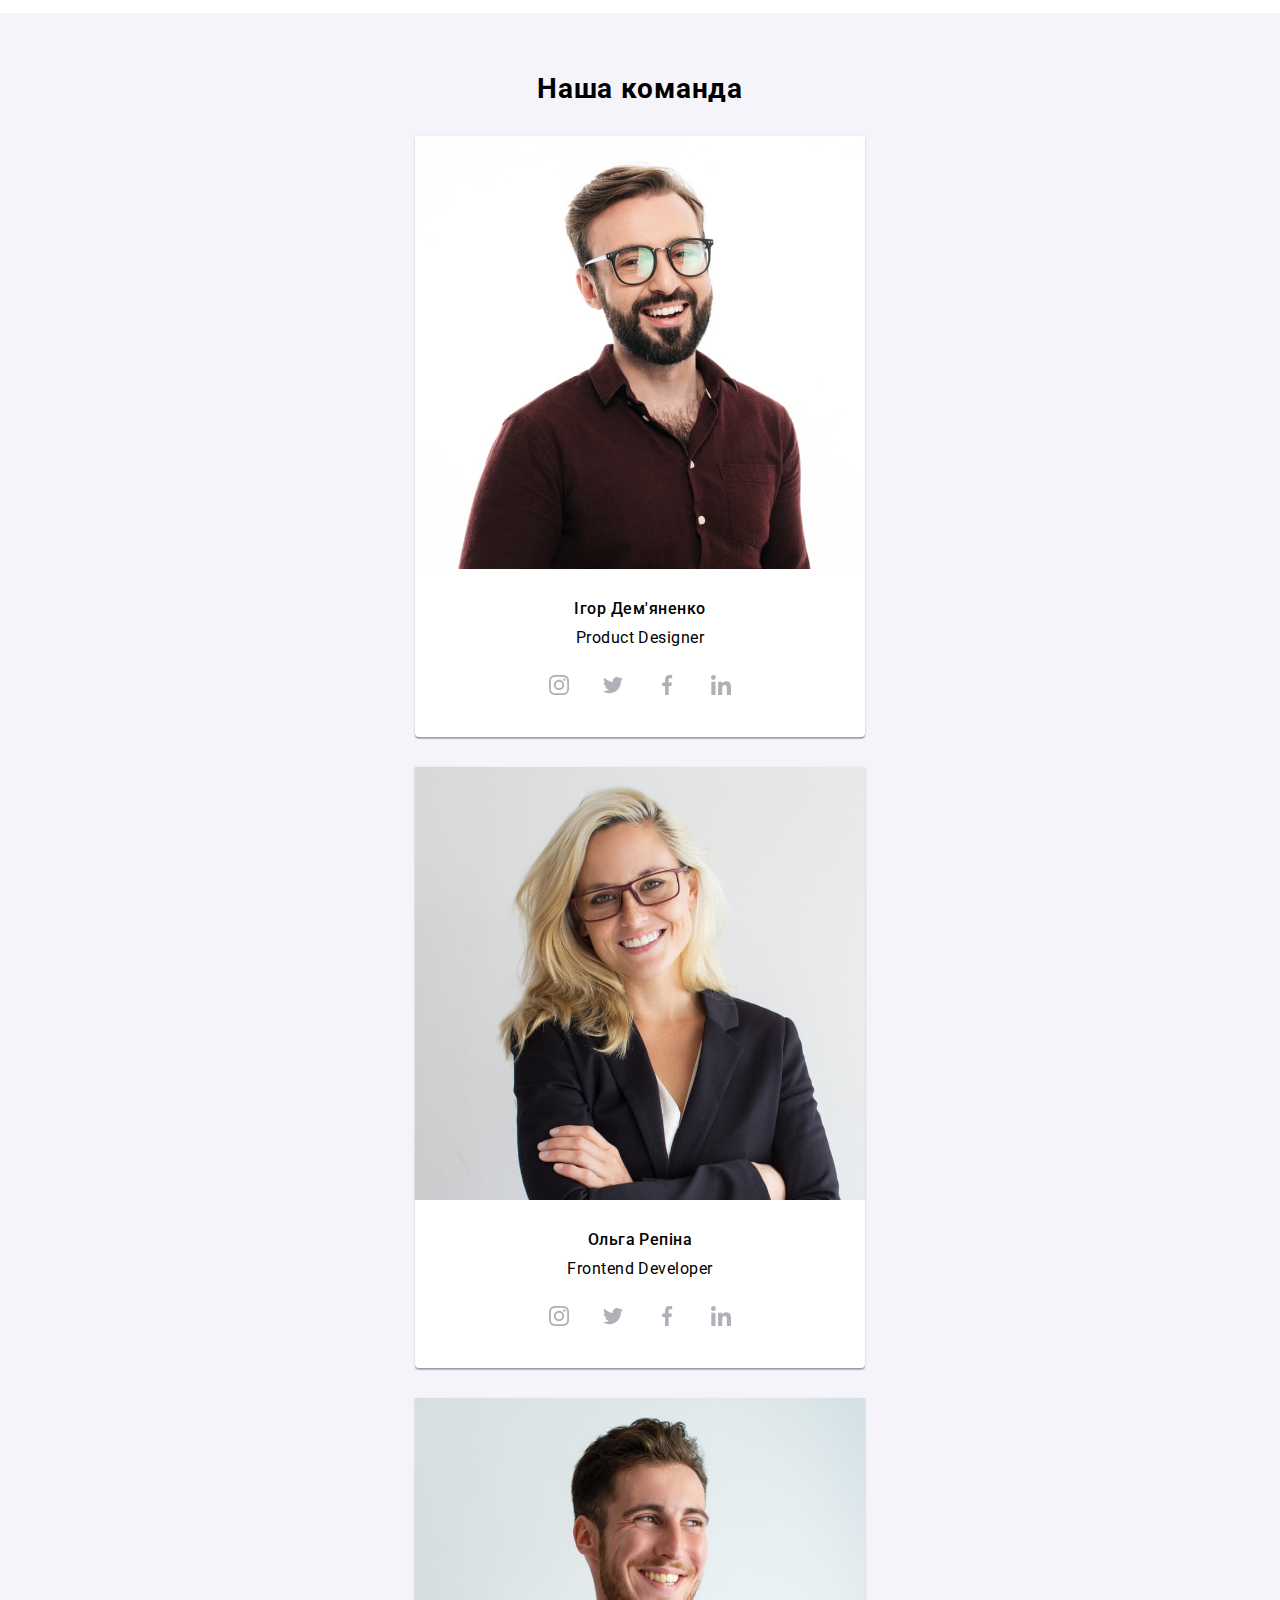
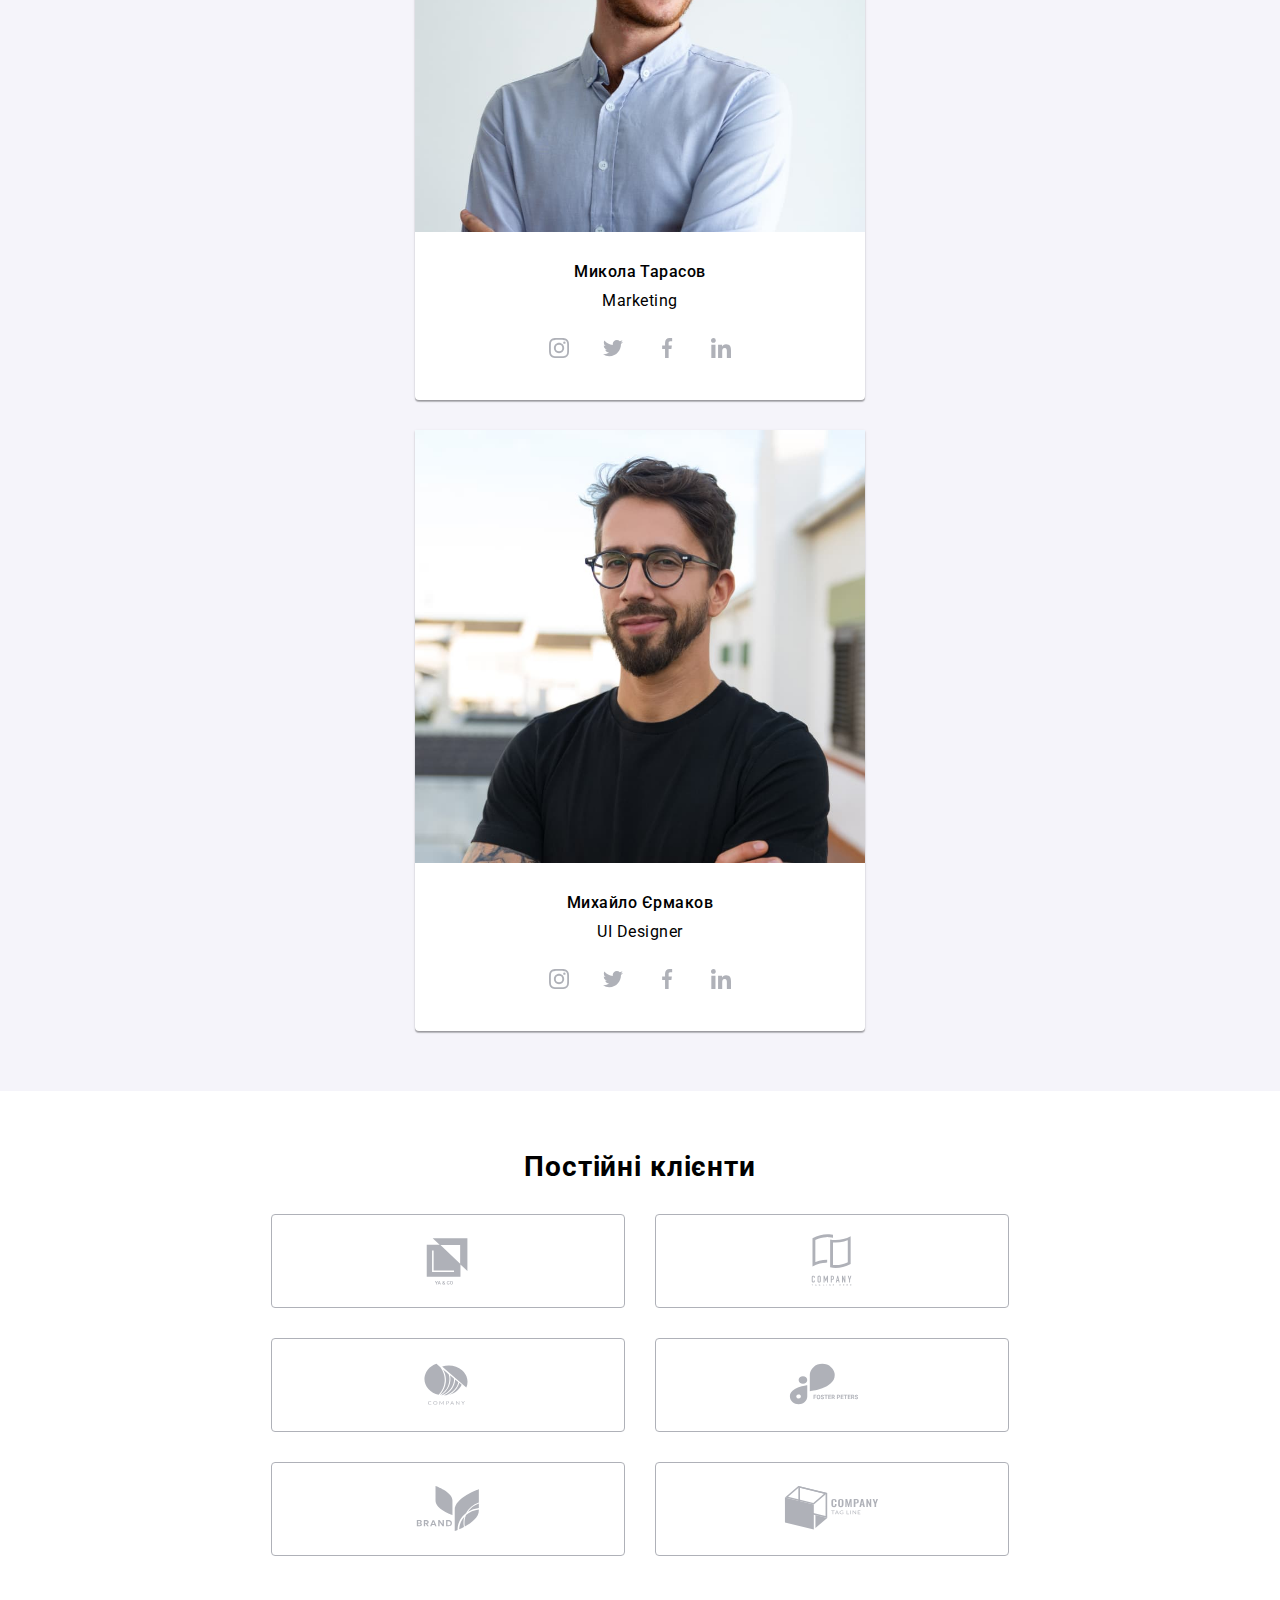
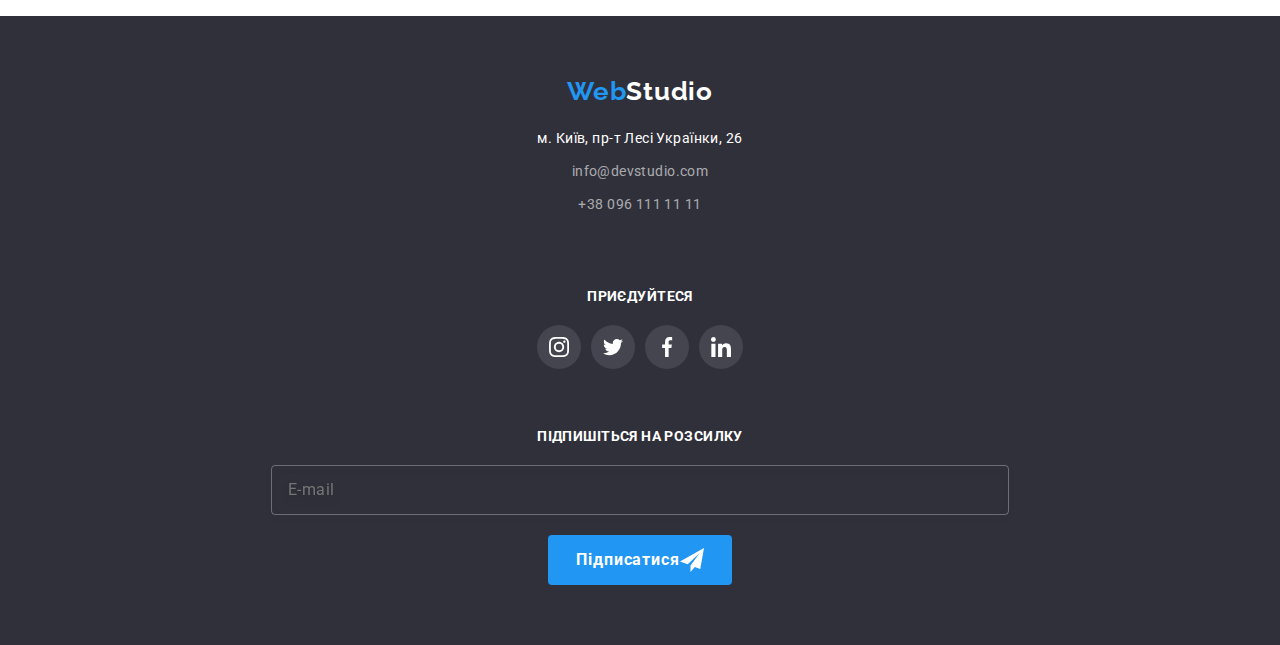
==== commit d52dba1e: "add adaptive header 768" ====
--- a/index.html
+++ b/index.html
@@ -21,50 +21,89 @@
 
     <header class="header">
       <div class="container header__container">
-        <nav class="header__navbar">
-          <a class="logo header__logo" href="./" lang="en"
-            >Web<span class="header__logo-part">Studio</span></a
-          >
-          <button
-            type="button"
-            class="header__menu-btn"
-            aria-expanded="false"
-            aria-controls="menu-container"
-            data-menu-button
-          >
-            <svg width="40" height="40" aria-label="Перемикач мобільного меню">
-              <use class="icon-cross" href="./img/sprite.svg#menu-cls"></use>
-              <use class="icon-menu" href="./img/sprite.svg#menu"></use>
-            </svg>
-          </button>
-
-          <div class="menu-container" id="menu-container" data-menu></div>
-
+        <a class="logo header__logo" href="./" lang="en"
+          >Web<span class="header__logo-part">Studio</span></a
+        >
+        <button
+          type="button"
+          class="header__menu-btn"
+          aria-expanded="false"
+          aria-controls="menu-container"
+          data-menu-button
+        >
+          <svg width="40" height="40" aria-label="Перемикач мобільного меню">
+            <use class="icon-cross" href="./img/sprite.svg#menu-cls"></use>
+            <use class="icon-menu" href="./img/sprite.svg#menu"></use>
+          </svg>
+        </button>
+
+        <div class="menu-container" id="menu-container" data-menu>
           <ul class="nav">
             <li class="nav__item"><a href=" " class="nav__link nav__link--current">Студія</a></li>
             <li class="nav__item"><a href="./portfolio.html " class="nav__link">Портфоліо</a></li>
             <li class="nav__item"><a href="./" class="nav__link">Контакти</a></li>
           </ul>
-        </nav>
-
-        <ul class="contacts">
-          <li class="contacts__item">
-            <a href="mailto:info@devstudio.com" class="contacts__link">
-              <svg class="contacts__icon" width="16" height="12">
-                <use href="./img/sprite.svg#envelope"></use>
-              </svg>
-              <span class="contacts__mail">info@devstudio.com</span></a
-            >
-          </li>
-          <li class="contacts__item">
-            <a href="tel:+380961111111" class="contacts__link">
-              <svg class="contacts__icon" width="10" height="16">
-                <use href="./img/sprite.svg#smartphone"></use>
-              </svg>
-              <span class="contacts__phone">+38 096 111 11 11</span>
-            </a>
-          </li>
-        </ul>
+          <ul class="contacts">
+            <li class="contacts__item">
+              <a href="mailto:info@devstudio.com" class="contacts__link email-link">
+                <svg class="contacts__icon" width="16" height="12">
+                  <use href="./img/sprite.svg#envelope"></use>
+                </svg>
+                <span class="contacts__mail">info@devstudio.com</span></a
+              >
+            </li>
+            <li class="contacts__item">
+              <a href="tel:+380961111111" class="contacts__link tel-link">
+                <svg class="contacts__icon" width="10" height="16">
+                  <use href="./img/sprite.svg#smartphone"></use>
+                </svg>
+                <span class="contacts__phone">+38 096 111 11 11</span>
+              </a>
+            </li>
+          </ul>
+          <ul class="socials menu-socials">
+            <li class="socials__item menu-socials__item">
+              <a
+                class="socials__link menu-socials__link"
+                href="./"
+                target="_blank"
+                rel="noopener noreferrer"
+              >
+                <span class="menu-socials__title">Instagram</span>
+              </a>
+            </li>
+            <li class="socials__item menu-socials__item">
+              <a
+                class="socials__link menu-socials__link"
+                href="./"
+                target="_blank"
+                rel="noopener noreferrer"
+              >
+                <span class="menu-socials__title"> Twitter </span>
+              </a>
+            </li>
+            <li class="socials__item menu-socials__item">
+              <a
+                class="socials__link menu-socials__link"
+                href="./"
+                target="_blank"
+                rel="noopener noreferrer"
+              >
+                <span class="menu-socials__title">Facebook</span>
+              </a>
+            </li>
+            <li class="socials__item menu-socials__item">
+              <a
+                class="socials__link menu-socials__link"
+                href="./"
+                target="_blank"
+                rel="noopener noreferrer"
+              >
+                <span class="menu-socials__title">Linkedin</span>
+              </a>
+            </li>
+          </ul>
+        </div>
       </div>
     </header>
 
--- a/css/main.min.css
+++ b/css/main.min.css
@@ -1,2 +1,2 @@
-:root{--main-text-color: #212121;--scdry-text-color: #757575;--primary-white-color: #ffffff;--accent-color: #2196f3;--footer-link-color: rgba(255, 255, 255, 0.6);--logo-part-hdr-color: #000000;--logo-part-ftr-color: #ffffff;--footer-bg-color: #2f303a;--icon-uactive-color: #afb1b8;--main-sctn-bg: #f5f4fa}.footer-contacts__link{display:-webkit-inline-box;display:-ms-inline-flexbox;display:inline-flex;-webkit-box-align:center;-ms-flex-align:center;align-items:center;height:100%;text-decoration:none;-webkit-transition:color 250ms cubic-bezier(0.4, 0, 0.2, 1);transition:color 250ms cubic-bezier(0.4, 0, 0.2, 1)}.hero__button,.projects__button,.modal__form-btn,.subscribe__button{display:-webkit-box;display:-ms-flexbox;display:flex;-webkit-box-align:center;-ms-flex-align:center;align-items:center;-webkit-box-pack:center;-ms-flex-pack:center;justify-content:center;font-size:16px;border:0;border-radius:4px;cursor:pointer;-webkit-transition:-webkit-box-shadow 250ms cubic-bezier(0.4, 0, 0.2, 1);transition:-webkit-box-shadow 250ms cubic-bezier(0.4, 0, 0.2, 1);transition:box-shadow 250ms cubic-bezier(0.4, 0, 0.2, 1);transition:box-shadow 250ms cubic-bezier(0.4, 0, 0.2, 1), -webkit-box-shadow 250ms cubic-bezier(0.4, 0, 0.2, 1)}.footer-socials__subtitle,.subscribe__subtitle{font-weight:700;font-size:14px;line-height:1.14;letter-spacing:0.03em;text-transform:uppercase;color:var(--primary-white-color)}body{font-family:Roboto, sans-serif;background-color:#ffffff;color:var(--title-text-color);margin:0}a:hover{cursor:pointer}.features__title,.projects__title{visibility:hidden}.container{margin-right:auto;margin-left:auto;padding-right:15px;padding-left:15px}@media screen and (min-width: 480px){.container{width:480px}}h1,h2,h3,ul,li,p{margin:0;padding:0}li{list-style:none}a{text-decoration:none}.header{position:relative;border-bottom:1px solid #ececec}.header__navbar{display:-webkit-box;display:-ms-flexbox;display:flex;-webkit-box-align:center;-ms-flex-align:center;align-items:center;-webkit-box-pack:justify;-ms-flex-pack:justify;justify-content:space-between;min-height:80px}.header__logo-part{color:#000000}.header__menu-btn{display:-webkit-inline-box;display:-ms-inline-flexbox;display:inline-flex;margin:0;padding:0;border:none;background-color:transparent;z-index:10}.header__menu-btn .icon-cross{display:none}.header__menu-btn.is-open .icon-cross{display:block}.header__menu-btn.is-open .icon-menu{display:none}.menu-container{position:absolute;top:-80px;left:0;width:100%;height:100rem;padding:48px 40px;background-color:tomato;display:none}.menu-container.is-open{display:block}.hero{max-width:480px;margin-left:auto;margin-right:auto;padding:118px 0px;background-image:-webkit-gradient(linear, left top, right top, from(rgba(47,48,58,0.4)), to(rgba(47,48,58,0.4))),url("../img/hero-bg.jpeg");background-image:linear-gradient(to right, rgba(47,48,58,0.4), rgba(47,48,58,0.4)),url("../img/hero-bg.jpeg");background-repeat:no-repeat;background-position:center;background-origin:border-box;background-size:auto 100%}.hero__title{max-width:360px;margin:0 auto;font-weight:900;font-size:26px;line-height:calc(42 / 26);text-align:center;letter-spacing:0.06em;text-transform:uppercase;color:var(--primary-white-color)}.hero__button{font-weight:700;line-height:1.88;letter-spacing:.06em;background:var(--accent-color);color:var(--primary-white-color);margin-left:auto;margin-right:auto;margin-top:30px;min-width:200px;min-height:50px;-webkit-transition:-webkit-box-shadow 250ms cubic-bezier(0.4, 0, 0.2, 1);transition:-webkit-box-shadow 250ms cubic-bezier(0.4, 0, 0.2, 1);transition:box-shadow 250ms cubic-bezier(0.4, 0, 0.2, 1);transition:box-shadow 250ms cubic-bezier(0.4, 0, 0.2, 1), -webkit-box-shadow 250ms cubic-bezier(0.4, 0, 0.2, 1)}.hero__button:hover{-webkit-box-shadow:0px 4px 4px rgba(0,0,0,0.15);box-shadow:0px 4px 4px rgba(0,0,0,0.15)}.features{padding-top:60px;padding-bottom:60px}.features__list{display:-webkit-box;display:-ms-flexbox;display:flex;-webkit-box-align:baseline;-ms-flex-align:baseline;align-items:baseline;-webkit-box-pack:center;-ms-flex-pack:center;justify-content:center;-ms-flex-wrap:wrap;flex-wrap:wrap;gap:30px}.features__item{max-width:450px}.features__illustr{display:-webkit-box;display:-ms-flexbox;display:flex;-webkit-box-pack:center;-ms-flex-pack:center;justify-content:center;-webkit-box-align:center;-ms-flex-align:center;align-items:center;max-width:450px;height:120px;background:#f5f4fa;border-radius:4px}.features__subtitle{margin-top:30px;font-weight:700;font-size:14px;line-height:1.14;letter-spacing:0.03em;text-align:center;text-transform:uppercase}.features__descr{margin-top:10px;font-weight:400;font-size:14px;line-height:1.71;letter-spacing:0.03em;color:var(--scdry-text-color)}.services{display:none}.team{padding-top:60px;padding-bottom:60px;background-color:#f5f4fa}.team__title{margin:0 auto;font-weight:700;font-size:28px;line-height:1.17;text-align:center;letter-spacing:0.03em}.team__list{display:-webkit-box;display:-ms-flexbox;display:flex;-webkit-box-pack:center;-ms-flex-pack:center;justify-content:center;-ms-flex-wrap:wrap;flex-wrap:wrap;row-gap:30px;padding-left:0;margin-top:30px}.clients{padding-top:60px;padding-bottom:60px}.clients__title{font-weight:700;font-size:28px;line-height:1.17;text-align:center;letter-spacing:0.03em}.clients__list{display:-webkit-box;display:-ms-flexbox;display:flex;-ms-flex-wrap:wrap;flex-wrap:wrap;gap:30px;padding-left:0;margin-top:30px}.clients__item{-ms-flex-preferred-size:calc((100% - 30px) / 2);flex-basis:calc((100% - 30px) / 2)}.clients__link{display:-webkit-box;display:-ms-flexbox;display:flex;-webkit-box-pack:center;-ms-flex-pack:center;justify-content:center;-webkit-box-align:center;-ms-flex-align:center;align-items:center;padding-top:16px;padding-bottom:16px;width:100%;height:100%;color:#afb1b8;background-color:var(--primary-white-color);border:1px solid #afb1b8;border-radius:4px;-webkit-transition:border-color 250ms cubic-bezier(0.4, 0, 0.2, 1),color 250ms cubic-bezier(0.4, 0, 0.2, 1);transition:border-color 250ms cubic-bezier(0.4, 0, 0.2, 1),color 250ms cubic-bezier(0.4, 0, 0.2, 1)}.clients__link:hover,.clients__link:focus{border-color:var(--accent-color);color:var(--accent-color)}.clients__icon{fill:currentColor}.footer{padding-top:60px;padding-bottom:60px;background-color:#2f303a}.footer__container{display:-webkit-box;display:-ms-flexbox;display:flex}.footer__addr-block{margin-right:70px;min-width:231px}.footer__logo-part{color:var(--primary-white-color)}.projects{padding-top:94px;padding-bottom:94px}.projects__filter{display:-webkit-box;display:-ms-flexbox;display:flex;-webkit-box-pack:center;-ms-flex-pack:center;justify-content:center;gap:8px;padding-left:0;margin-top:0;margin-bottom:0}.projects__button{font-weight:500;line-height:1.63;letter-spacing:.03em;background:#f5f4fa;color:#212121;width:100%;height:38px;padding-left:22px;padding-right:22px;-webkit-transition:color 250ms cubic-bezier(0.4, 0, 0.2, 1),background 250ms cubic-bezier(0.4, 0, 0.2, 1),-webkit-box-shadow 250ms cubic-bezier(0.4, 0, 0.2, 1);transition:color 250ms cubic-bezier(0.4, 0, 0.2, 1),background 250ms cubic-bezier(0.4, 0, 0.2, 1),-webkit-box-shadow 250ms cubic-bezier(0.4, 0, 0.2, 1);transition:box-shadow 250ms cubic-bezier(0.4, 0, 0.2, 1),color 250ms cubic-bezier(0.4, 0, 0.2, 1),background 250ms cubic-bezier(0.4, 0, 0.2, 1);transition:box-shadow 250ms cubic-bezier(0.4, 0, 0.2, 1),color 250ms cubic-bezier(0.4, 0, 0.2, 1),background 250ms cubic-bezier(0.4, 0, 0.2, 1),-webkit-box-shadow 250ms cubic-bezier(0.4, 0, 0.2, 1)}.projects__button:hover,.projects__button:focus,.projects__button:active{background:var(--accent-color);color:var(--primary-white-color);-webkit-box-shadow:0px 1px 3px rgba(0,0,0,0.12),0px 1px 1px rgba(0,0,0,0.14),0px 3px 2px rgba(0,0,0,0.2);box-shadow:0px 1px 3px rgba(0,0,0,0.12),0px 1px 1px rgba(0,0,0,0.14),0px 3px 2px rgba(0,0,0,0.2)}.modal{position:relative;padding:40px;margin-left:auto;margin-right:auto;max-width:450px;background:#fff;-webkit-box-shadow:0px 1px 3px rgba(0,0,0,0.12),0px 1px 1px rgba(0,0,0,0.14),0px 2px 1px rgba(0,0,0,0.2);box-shadow:0px 1px 3px rgba(0,0,0,0.12),0px 1px 1px rgba(0,0,0,0.14),0px 2px 1px rgba(0,0,0,0.2);border-radius:4px;opacity:1;-webkit-transition:opacity 600ms cubic-bezier(0.4, 0, 0.2, 1) 100ms,-webkit-transform 600ms cubic-bezier(0.4, 0, 0.2, 1);transition:opacity 600ms cubic-bezier(0.4, 0, 0.2, 1) 100ms,-webkit-transform 600ms cubic-bezier(0.4, 0, 0.2, 1);transition:transform 600ms cubic-bezier(0.4, 0, 0.2, 1),opacity 600ms cubic-bezier(0.4, 0, 0.2, 1) 100ms;transition:transform 600ms cubic-bezier(0.4, 0, 0.2, 1),opacity 600ms cubic-bezier(0.4, 0, 0.2, 1) 100ms,-webkit-transform 600ms cubic-bezier(0.4, 0, 0.2, 1)}.backdrop.is-hidden .modal{opacity:0;-webkit-transform:perspective(300px) scale(0.1) rotateX(180deg);transform:perspective(300px) scale(0.1) rotateX(180deg)}.modal__title{font-weight:700;font-size:20px;line-height:calc(23 / 20);text-align:center;letter-spacing:0.03em;color:#212121}.modal__close-btn{position:absolute;right:8px;top:8px;width:30px;height:30px;cursor:pointer;background:#ffffff;border:1px solid rgba(0,0,0,0.1);border-radius:50%}.modal__close-icon{-webkit-transition:fill 255ms cubic-bezier(0.4, 0, 0.2, 1);transition:fill 255ms cubic-bezier(0.4, 0, 0.2, 1)}.modal__close-btn:hover .modal__close-icon,.modal__close-btn:focus .modal__close-icon{fill:var(--accent-color)}.modal__form-btn{font-weight:700;line-height:1.88;letter-spacing:.06em;background:var(--accent-color);color:var(--primary-white-color);margin:0 auto;margin-top:30px;width:200px;height:50px}.modal__form-btn:hover,.modal__form-btn:focus{-webkit-box-shadow:0px 4px 4px rgba(0,0,0,0.15);box-shadow:0px 4px 4px rgba(0,0,0,0.15)}.logo{font-family:"Raleway", sans-serif;font-weight:700;font-size:26px;line-height:1.19;letter-spacing:0.03em;color:var(--accent-color)}.nav{display:none}.contacts{display:none}.socials{display:-webkit-box;display:-ms-flexbox;display:flex;-webkit-box-pack:center;-ms-flex-pack:center;justify-content:center;margin-top:16px;gap:10px}.socials__link{background-color:rgba(0,0,0,0);color:#afb1b8;display:-webkit-box;display:-ms-flexbox;display:flex;-webkit-box-pack:center;-ms-flex-pack:center;justify-content:center;-webkit-box-align:center;-ms-flex-align:center;align-items:center;width:44px;height:44px;border-radius:50%;-webkit-transition:color 250ms cubic-bezier(0.4, 0, 0.2, 1),background-color 250ms cubic-bezier(0.4, 0, 0.2, 1);transition:color 250ms cubic-bezier(0.4, 0, 0.2, 1),background-color 250ms cubic-bezier(0.4, 0, 0.2, 1)}.socials__link:hover,.socials__link:focus{background-color:var(--accent-color)}.socials__icon{fill:currentColor}.socials__link:hover .socials__icon,.socials__link:focus .socials__icon{fill:var(--primary-white-color)}.member{background-color:var(--primary-white-color);max-width:450px;-webkit-box-shadow:0px 1px 3px rgba(0,0,0,0.12),0px 1px 1px rgba(0,0,0,0.14),0px 2px 1px rgba(0,0,0,0.2);box-shadow:0px 1px 3px rgba(0,0,0,0.12),0px 1px 1px rgba(0,0,0,0.14),0px 2px 1px rgba(0,0,0,0.2);border-radius:0px 0px 4px 4px}.member__photo{display:block;width:100%}.member__info{padding-top:30px;padding-bottom:30px}.member__name{font-weight:500;font-size:16px;line-height:1.19;letter-spacing:0.03em;text-align:center}.member__descr{margin-top:10px;font-size:16px;line-height:1.19;letter-spacing:0.03em;color:var(--descr-text-color);text-align:center}.address{margin-top:20px;font-style:normal;font-size:14px;line-height:1.71;letter-spacing:0.03em}.address__link{display:block;font-size:14px;line-height:1.71;letter-spacing:0.03em;color:var(--primary-white-color);-webkit-transition:color 250ms cubic-bezier(0.4, 0, 0.2, 1);transition:color 250ms cubic-bezier(0.4, 0, 0.2, 1)}.address__link:hover,.address__link:focus{color:var(--accent-color)}.footer-socials{display:-webkit-box;display:-ms-flexbox;display:flex;-webkit-box-align:start;-ms-flex-align:start;align-items:flex-start;-webkit-box-orient:vertical;-webkit-box-direction:normal;-ms-flex-direction:column;flex-direction:column;gap:20px;padding-top:12px;margin-right:93px;min-width:206px}.footer-socials__list{display:-webkit-box;display:-ms-flexbox;display:flex;-webkit-box-pack:start;-ms-flex-pack:start;justify-content:flex-start;gap:10px}.footer-socials__link{background-color:rgba(255,255,255,0.1);color:#fff;-webkit-transition:background-color 250ms cubic-bezier(0.4, 0, 0.2, 1);transition:background-color 250ms cubic-bezier(0.4, 0, 0.2, 1)}.footer-socials__link:hover,.footer-socials__link:focus{background-color:var(--accent-color)}.footer-socials__icon{fill:#fff}.subscribe{padding-top:12px}.subscribe__form{display:-webkit-box;display:-ms-flexbox;display:flex;-webkit-box-align:center;-ms-flex-align:center;align-items:center;gap:12px;margin-top:20px}.subscribe__form-input{display:block;width:358px;height:50px;padding-left:16px;font-size:16px;line-height:20px;letter-spacing:0.03em;color:rgba(255,255,255,0.6);background-color:transparent;border:1px solid rgba(255,255,255,0.3);-webkit-filter:drop-shadow(0px 4px 4px rgba(0,0,0,0.15));filter:drop-shadow(0px 4px 4px rgba(0,0,0,0.15));border-radius:4px}.subscribe__button{font-weight:700;line-height:1.88;letter-spacing:.06em;background:var(--accent-color);color:var(--primary-white-color);gap:10px;min-width:200px;min-height:50px}.subscribe__button-icon{fill:var(--primary-white-color)}.form{width:100%;margin-right:0}.form__box{position:relative;display:-webkit-box;display:-ms-flexbox;display:flex;-webkit-box-orient:vertical;-webkit-box-direction:normal;-ms-flex-direction:column;flex-direction:column;font-size:12px;line-height:calc(14 / 12);letter-spacing:0.01em;color:#757575;cursor:pointer;-webkit-transition:fill 250ms cubic-bezier(0.4, 0, 0.2, 1);transition:fill 250ms cubic-bezier(0.4, 0, 0.2, 1)}.form__box:not(:first-child){margin-top:10px}.form__box:nth-child(1){margin-top:12px}.form__label{display:-webkit-box;display:-ms-flexbox;display:flex;-webkit-box-align:center;-ms-flex-align:center;align-items:center;-webkit-box-pack:start;-ms-flex-pack:start;justify-content:flex-start;height:24px;-webkit-user-select:none;-moz-user-select:none;-ms-user-select:none;user-select:none}.form__input{margin-top:4px;padding:12px 42px;height:40px;border:1px solid rgba(33,33,33,0.2);border-radius:4px;-webkit-transition:border-color 250ms cubic-bezier(0.4, 0, 0.2, 1);transition:border-color 250ms cubic-bezier(0.4, 0, 0.2, 1)}.form__input:hover,.form__input:focus{border-color:var(--accent-color)}.form__icon{position:absolute;bottom:14px;left:14px;-webkit-transition:fill 250ms cubic-bezier(0.4, 0, 0.2, 1);transition:fill 250ms cubic-bezier(0.4, 0, 0.2, 1)}.form__input:hover+.form__icon,.form__input:focus+.form__icon{fill:var(--accent-color)}.form__textarea{resize:none;margin-top:4px;height:120px;display:block;padding:12px 16px;border:1px solid rgba(33,33,33,0.2);border-radius:4px;-webkit-transition:border-color 250ms cubic-bezier(0.4, 0, 0.2, 1);transition:border-color 250ms cubic-bezier(0.4, 0, 0.2, 1)}.form__textarea::-webkit-input-placeholder{color:rgba(117,117,117,0.5)}.form__textarea:-ms-input-placeholder{color:rgba(117,117,117,0.5)}.form__textarea::-ms-input-placeholder{color:rgba(117,117,117,0.5)}.form__textarea::placeholder{color:rgba(117,117,117,0.5)}@media screen and (max-width: 453px){.form .checkbox-label{display:-webkit-box;display:-ms-flexbox;display:flex;-webkit-box-pack:center;-ms-flex-pack:center;justify-content:center;-ms-flex-wrap:wrap;flex-wrap:wrap}}.form__checkbox-box{position:relative;display:-webkit-box;display:-ms-flexbox;display:flex;-webkit-box-pack:center;-ms-flex-pack:center;justify-content:center;-webkit-box-align:center;-ms-flex-align:center;align-items:center;padding-top:20px;font-size:12px;line-height:calc(24 / 14);letter-spacing:0.03em;color:#757575}.form__checkbox{appearance:none;-webkit-appearance:none;-moz-appearance:none;padding:0;margin:0;border:none}.form__checkbox-custom{margin-top:0;margin-right:7px;display:-webkit-box;display:-ms-flexbox;display:flex;-webkit-box-pack:center;-ms-flex-pack:center;justify-content:center;-webkit-box-align:center;-ms-flex-align:center;align-items:center;width:16px;height:15px;background-color:transparent;background-image:url(../img/icons/modal-check.svg);background-size:auto;background-position:center;background-repeat:no-repeat;background-size:1em;background-origin:border-box;border:1px solid #212121;border-radius:2px;pointer-events:none}.form__checkbox:checked+.form__checkbox-custom{fill-opacity:1}.form__checkbox:checked+.form__checkbox-custom{border:none;background-color:var(--accent-color);fill:var(--primary-white-color)}.form__checkbox-link{color:var(--accent-color);text-decoration:underline;text-underline-offset:1px;margin-left:4px}.cards-grid{display:-webkit-box;display:-ms-flexbox;display:flex;-ms-flex-wrap:wrap;flex-wrap:wrap;padding-left:0;margin-bottom:0;margin-top:50px;line-height:0}.card{-webkit-transition:-webkit-box-shadow 250ms cubic-bezier(0.4, 0, 0.2, 1);transition:-webkit-box-shadow 250ms cubic-bezier(0.4, 0, 0.2, 1);transition:box-shadow 250ms cubic-bezier(0.4, 0, 0.2, 1);transition:box-shadow 250ms cubic-bezier(0.4, 0, 0.2, 1), -webkit-box-shadow 250ms cubic-bezier(0.4, 0, 0.2, 1)}.card:nth-child(-n+6){margin-bottom:30px}.card:not(:nth-child(3n)){margin-right:30px}.card__illustr{position:relative;overflow:hidden;-webkit-transition:-webkit-box-shadow 250ms cubic-bezier(0.4, 0, 0.2, 1);transition:-webkit-box-shadow 250ms cubic-bezier(0.4, 0, 0.2, 1);transition:box-shadow 250ms cubic-bezier(0.4, 0, 0.2, 1);transition:box-shadow 250ms cubic-bezier(0.4, 0, 0.2, 1), -webkit-box-shadow 250ms cubic-bezier(0.4, 0, 0.2, 1)}.card:hover .card__illustr{-webkit-box-shadow:0px 4px 4px rgba(0,0,0,0.25);box-shadow:0px 4px 4px rgba(0,0,0,0.25)}.card__footer{border:1px solid #eeeeee;border-top:none;padding:20px 24px}.card__overlay{position:absolute;top:100%;left:0;-webkit-transition:-webkit-transform 250ms cubic-bezier(0.4, 0, 0.2, 1);transition:-webkit-transform 250ms cubic-bezier(0.4, 0, 0.2, 1);transition:transform 250ms cubic-bezier(0.4, 0, 0.2, 1);transition:transform 250ms cubic-bezier(0.4, 0, 0.2, 1), -webkit-transform 250ms cubic-bezier(0.4, 0, 0.2, 1);padding:63px 24px;width:100%;height:100%;background:rgba(33,150,243,0.9);font-weight:400;font-size:18px;line-height:1.56;letter-spacing:0.03em;color:#ffffff}.card:hover .card__overlay{-webkit-transform:translateY(-100%);transform:translateY(-100%)}.card__title{margin-top:0;margin-bottom:0;font-weight:700;font-size:18px;line-height:2;letter-spacing:0.06em;color:var(--main-text-color)}.card__descr{margin-top:4px;margin-bottom:0;font-size:16px;line-height:1.88;letter-spacing:0.03em;color:var(--scdry-text-color)}.card:hover{-webkit-box-shadow:0px 1px 3px rgba(0,0,0,0.12),0px 1px 1px rgba(0,0,0,0.14),0px 3px 2px rgba(0,0,0,0.2);box-shadow:0px 1px 3px rgba(0,0,0,0.12),0px 1px 1px rgba(0,0,0,0.14),0px 3px 2px rgba(0,0,0,0.2)}.footer-contacts{display:-webkit-box;display:-ms-flexbox;display:flex;-webkit-box-orient:vertical;-webkit-box-direction:normal;-ms-flex-direction:column;flex-direction:column;-webkit-box-align:start;-ms-flex-align:start;align-items:flex-start;gap:9px;margin-top:9px}.footer-contacts__link{font-weight:400;font-size:14px;line-height:1.71;letter-spacing:0.03em;color:rgba(255,255,255,0.6)}.footer-contacts__link:hover,.footer-contacts__link:focus{color:var(--accent-color)}.backdrop{position:fixed;top:0;left:0;width:100%;height:100%;background:rgba(0,0,0,0.2);opacity:1;-webkit-transition:opacity 900ms cubic-bezier(0.4, 0, 0.2, 1),visibility 900ms cubic-bezier(0.4, 0, 0.2, 1);transition:opacity 900ms cubic-bezier(0.4, 0, 0.2, 1),visibility 900ms cubic-bezier(0.4, 0, 0.2, 1);z-index:20;padding:93px 15px 94px 15px;overflow-y:scroll}.backdrop.is-hidden{opacity:0;visibility:hidden;pointer-events:none}
+:root{--main-text-color: #212121;--scdry-text-color: #757575;--primary-white-color: #ffffff;--accent-color: #2196f3;--footer-link-color: rgba(255, 255, 255, 0.6);--logo-part-hdr-color: #000000;--logo-part-ftr-color: #ffffff;--footer-bg-color: #2f303a;--icon-uactive-color: #afb1b8;--main-sctn-bg: #f5f4fa}.contacts__link,.footer-contacts__link{display:-webkit-inline-box;display:-ms-inline-flexbox;display:inline-flex;-webkit-box-align:center;-ms-flex-align:center;align-items:center;height:100%;text-decoration:none;-webkit-transition:color 250ms cubic-bezier(0.4, 0, 0.2, 1);transition:color 250ms cubic-bezier(0.4, 0, 0.2, 1)}.hero__button,.projects__button,.modal__form-btn,.subscribe__button{display:-webkit-box;display:-ms-flexbox;display:flex;-webkit-box-align:center;-ms-flex-align:center;align-items:center;-webkit-box-pack:center;-ms-flex-pack:center;justify-content:center;font-size:16px;border:0;border-radius:4px;cursor:pointer;-webkit-transition:-webkit-box-shadow 250ms cubic-bezier(0.4, 0, 0.2, 1);transition:-webkit-box-shadow 250ms cubic-bezier(0.4, 0, 0.2, 1);transition:box-shadow 250ms cubic-bezier(0.4, 0, 0.2, 1);transition:box-shadow 250ms cubic-bezier(0.4, 0, 0.2, 1), -webkit-box-shadow 250ms cubic-bezier(0.4, 0, 0.2, 1)}.footer-socials__subtitle,.subscribe__subtitle{font-weight:700;font-size:14px;line-height:1.14;letter-spacing:0.03em;text-transform:uppercase;color:var(--primary-white-color)}body{font-family:Roboto, sans-serif;background-color:#ffffff;color:var(--title-text-color);margin:0}body.modal-open{overflow:hidden}body.is-open{overflow:hidden}a:hover{cursor:pointer}.features__title,.projects__title{visibility:hidden}.container{margin-right:auto;margin-left:auto;padding-right:15px;padding-left:15px}@media screen and (min-width: 480px){.container{width:480px}}@media screen and (min-width: 768px){.container{width:768px}}h1,h2,h3,ul,li,p{margin:0;padding:0}li{list-style:none}a{text-decoration:none}.header{position:relative;height:80px;border-bottom:1px solid #ececec}.header__container{display:-webkit-box;display:-ms-flexbox;display:flex;-webkit-box-align:center;-ms-flex-align:center;align-items:center;-webkit-box-pack:justify;-ms-flex-pack:justify;justify-content:space-between;height:100%}@media screen and (min-width: 768px){.header__container{display:-webkit-box;display:-ms-flexbox;display:flex;-webkit-box-align:center;-ms-flex-align:center;align-items:center;-webkit-box-pack:start;-ms-flex-pack:start;justify-content:flex-start;gap:88px;height:100%}}.header__logo{display:block}.header__logo-part{color:#000000}.header__menu-btn{display:-webkit-inline-box;display:-ms-inline-flexbox;display:inline-flex;margin:0;padding:0;border:none;background-color:transparent;z-index:10}.header__menu-btn .icon-cross{display:none}.header__menu-btn.is-open .icon-cross{display:block}.header__menu-btn.is-open .icon-menu{display:none}@media screen and (min-width: 768px){.header__menu-btn{display:none}}.hero{max-width:1600px;margin-left:auto;margin-right:auto;padding:118px 0px;background-image:-webkit-gradient(linear, left top, right top, from(rgba(47,48,58,0.4)), to(rgba(47,48,58,0.4))),url("../img/hero-bg.jpeg");background-image:linear-gradient(to right, rgba(47,48,58,0.4), rgba(47,48,58,0.4)),url("../img/hero-bg.jpeg");background-repeat:no-repeat;background-position:center;background-origin:border-box;background-size:auto 100%}.hero__title{max-width:360px;margin:0 auto;font-weight:900;font-size:26px;line-height:calc(42 / 26);text-align:center;letter-spacing:0.06em;text-transform:uppercase;color:var(--primary-white-color)}.hero__button{font-weight:700;line-height:1.88;letter-spacing:.06em;background:var(--accent-color);color:var(--primary-white-color);margin-left:auto;margin-right:auto;margin-top:30px;min-width:200px;min-height:50px;-webkit-transition:-webkit-box-shadow 250ms cubic-bezier(0.4, 0, 0.2, 1);transition:-webkit-box-shadow 250ms cubic-bezier(0.4, 0, 0.2, 1);transition:box-shadow 250ms cubic-bezier(0.4, 0, 0.2, 1);transition:box-shadow 250ms cubic-bezier(0.4, 0, 0.2, 1), -webkit-box-shadow 250ms cubic-bezier(0.4, 0, 0.2, 1)}.hero__button:hover{-webkit-box-shadow:0px 4px 4px rgba(0,0,0,0.15);box-shadow:0px 4px 4px rgba(0,0,0,0.15)}.features{padding-top:60px;padding-bottom:60px}.features__list{display:-webkit-box;display:-ms-flexbox;display:flex;-webkit-box-align:baseline;-ms-flex-align:baseline;align-items:baseline;-webkit-box-pack:center;-ms-flex-pack:center;justify-content:center;-ms-flex-wrap:wrap;flex-wrap:wrap;gap:30px}.features__item{max-width:450px}.features__illustr{display:-webkit-box;display:-ms-flexbox;display:flex;-webkit-box-pack:center;-ms-flex-pack:center;justify-content:center;-webkit-box-align:center;-ms-flex-align:center;align-items:center;max-width:450px;height:120px;background:#f5f4fa;border-radius:4px}.features__subtitle{margin-top:30px;font-weight:700;font-size:14px;line-height:1.14;letter-spacing:0.03em;text-align:center;text-transform:uppercase}.features__descr{margin-top:10px;font-weight:400;font-size:14px;line-height:1.71;letter-spacing:0.03em;color:var(--scdry-text-color)}.services{display:none}.team{padding-top:60px;padding-bottom:60px;background-color:#f5f4fa}.team__title{margin:0 auto;font-weight:700;font-size:28px;line-height:1.17;text-align:center;letter-spacing:0.03em}.team__list{display:-webkit-box;display:-ms-flexbox;display:flex;-webkit-box-pack:center;-ms-flex-pack:center;justify-content:center;-ms-flex-wrap:wrap;flex-wrap:wrap;row-gap:30px;padding-left:0;margin-top:30px}.clients{padding-top:60px;padding-bottom:60px}.clients__title{font-weight:700;font-size:28px;line-height:1.17;text-align:center;letter-spacing:0.03em}.clients__list{display:-webkit-box;display:-ms-flexbox;display:flex;-ms-flex-wrap:wrap;flex-wrap:wrap;gap:30px;padding-left:0;margin-top:30px}.clients__item{-ms-flex-preferred-size:calc((100% - 30px) / 2);flex-basis:calc((100% - 30px) / 2)}.clients__link{display:-webkit-box;display:-ms-flexbox;display:flex;-webkit-box-pack:center;-ms-flex-pack:center;justify-content:center;-webkit-box-align:center;-ms-flex-align:center;align-items:center;padding-top:16px;padding-bottom:16px;width:100%;height:100%;color:#afb1b8;background-color:var(--primary-white-color);border:1px solid #afb1b8;border-radius:4px;-webkit-transition:border-color 250ms cubic-bezier(0.4, 0, 0.2, 1),color 250ms cubic-bezier(0.4, 0, 0.2, 1);transition:border-color 250ms cubic-bezier(0.4, 0, 0.2, 1),color 250ms cubic-bezier(0.4, 0, 0.2, 1)}.clients__link:hover,.clients__link:focus{border-color:var(--accent-color);color:var(--accent-color)}.clients__icon{fill:currentColor}.footer{padding-top:60px;padding-bottom:60px;background-color:#2f303a}.footer__addr-block{display:-webkit-box;display:-ms-flexbox;display:flex;-webkit-box-pack:center;-ms-flex-pack:center;justify-content:center;-webkit-box-align:center;-ms-flex-align:center;align-items:center;-webkit-box-orient:vertical;-webkit-box-direction:normal;-ms-flex-direction:column;flex-direction:column;min-width:231px}.footer__logo-part{color:var(--primary-white-color)}.projects{padding-top:60px;padding-bottom:60px}.projects__filter{display:-webkit-box;display:-ms-flexbox;display:flex;-webkit-box-pack:start;-ms-flex-pack:start;justify-content:start;-ms-flex-wrap:wrap;flex-wrap:wrap;row-gap:15px;-webkit-column-gap:8px;column-gap:8px;padding-left:0;margin-top:0;margin-bottom:0}.projects__button{font-weight:500;line-height:1.63;letter-spacing:.03em;background:#f5f4fa;color:#212121;width:100%;height:38px;padding-left:22px;padding-right:22px;-webkit-transition:color 250ms cubic-bezier(0.4, 0, 0.2, 1),background 250ms cubic-bezier(0.4, 0, 0.2, 1),-webkit-box-shadow 250ms cubic-bezier(0.4, 0, 0.2, 1);transition:color 250ms cubic-bezier(0.4, 0, 0.2, 1),background 250ms cubic-bezier(0.4, 0, 0.2, 1),-webkit-box-shadow 250ms cubic-bezier(0.4, 0, 0.2, 1);transition:box-shadow 250ms cubic-bezier(0.4, 0, 0.2, 1),color 250ms cubic-bezier(0.4, 0, 0.2, 1),background 250ms cubic-bezier(0.4, 0, 0.2, 1);transition:box-shadow 250ms cubic-bezier(0.4, 0, 0.2, 1),color 250ms cubic-bezier(0.4, 0, 0.2, 1),background 250ms cubic-bezier(0.4, 0, 0.2, 1),-webkit-box-shadow 250ms cubic-bezier(0.4, 0, 0.2, 1)}.projects__button:hover,.projects__button:focus,.projects__button:active{background:var(--accent-color);color:var(--primary-white-color);-webkit-box-shadow:0px 1px 3px rgba(0,0,0,0.12),0px 1px 1px rgba(0,0,0,0.14),0px 3px 2px rgba(0,0,0,0.2);box-shadow:0px 1px 3px rgba(0,0,0,0.12),0px 1px 1px rgba(0,0,0,0.14),0px 3px 2px rgba(0,0,0,0.2)}.modal{position:relative;padding:40px;margin-left:auto;margin-right:auto;max-width:450px;background:#fff;-webkit-box-shadow:0px 1px 3px rgba(0,0,0,0.12),0px 1px 1px rgba(0,0,0,0.14),0px 2px 1px rgba(0,0,0,0.2);box-shadow:0px 1px 3px rgba(0,0,0,0.12),0px 1px 1px rgba(0,0,0,0.14),0px 2px 1px rgba(0,0,0,0.2);border-radius:4px;opacity:1;-webkit-transition:opacity 600ms cubic-bezier(0.4, 0, 0.2, 1) 100ms,-webkit-transform 600ms cubic-bezier(0.4, 0, 0.2, 1);transition:opacity 600ms cubic-bezier(0.4, 0, 0.2, 1) 100ms,-webkit-transform 600ms cubic-bezier(0.4, 0, 0.2, 1);transition:transform 600ms cubic-bezier(0.4, 0, 0.2, 1),opacity 600ms cubic-bezier(0.4, 0, 0.2, 1) 100ms;transition:transform 600ms cubic-bezier(0.4, 0, 0.2, 1),opacity 600ms cubic-bezier(0.4, 0, 0.2, 1) 100ms,-webkit-transform 600ms cubic-bezier(0.4, 0, 0.2, 1)}.backdrop.is-hidden .modal{opacity:0;-webkit-transform:perspective(300px) scale(0.1) rotateX(180deg);transform:perspective(300px) scale(0.1) rotateX(180deg)}.modal__title{font-weight:700;font-size:20px;line-height:calc(23 / 20);text-align:center;letter-spacing:0.03em;color:#212121}.modal__close-btn{position:absolute;right:8px;top:8px;width:30px;height:30px;cursor:pointer;background:#ffffff;border:1px solid rgba(0,0,0,0.1);border-radius:50%}.modal__close-icon{-webkit-transition:fill 255ms cubic-bezier(0.4, 0, 0.2, 1);transition:fill 255ms cubic-bezier(0.4, 0, 0.2, 1)}.modal__close-btn:hover .modal__close-icon,.modal__close-btn:focus .modal__close-icon{fill:var(--accent-color)}.modal__form-btn{font-weight:700;line-height:1.88;letter-spacing:.06em;background:var(--accent-color);color:var(--primary-white-color);margin:0 auto;margin-top:30px;width:200px;height:50px}.modal__form-btn:hover,.modal__form-btn:focus{-webkit-box-shadow:0px 4px 4px rgba(0,0,0,0.15);box-shadow:0px 4px 4px rgba(0,0,0,0.15)}.logo{font-family:"Raleway", sans-serif;font-weight:700;font-size:26px;line-height:1.19;letter-spacing:0.03em;color:var(--accent-color)}.contacts{display:none}.socials{display:-webkit-box;display:-ms-flexbox;display:flex;-webkit-box-pack:center;-ms-flex-pack:center;justify-content:center;margin-top:16px;gap:10px}.socials__link{background-color:rgba(0,0,0,0);color:#afb1b8;display:-webkit-box;display:-ms-flexbox;display:flex;-webkit-box-pack:center;-ms-flex-pack:center;justify-content:center;-webkit-box-align:center;-ms-flex-align:center;align-items:center;width:44px;height:44px;border-radius:50%;-webkit-transition:color 250ms cubic-bezier(0.4, 0, 0.2, 1),background-color 250ms cubic-bezier(0.4, 0, 0.2, 1);transition:color 250ms cubic-bezier(0.4, 0, 0.2, 1),background-color 250ms cubic-bezier(0.4, 0, 0.2, 1)}.socials__icon{fill:currentColor}.socials__link:hover .socials__icon,.socials__link:focus .socials__icon{fill:var(--primary-white-color)}.menu-container.is-open{display:-webkit-box;display:-ms-flexbox;display:flex;-webkit-box-orient:vertical;-webkit-box-direction:normal;-ms-flex-direction:column;flex-direction:column;gap:64px}@media screen and (max-width: 767px){.menu-container{display:none;position:fixed;top:0;left:0;width:100%;height:100vh;padding:48px 40px;background-color:#fff;overflow-y:scroll}}@media screen and (min-width: 768px){.menu-container{display:-webkit-box;display:-ms-flexbox;display:flex;-webkit-box-align:center;-ms-flex-align:center;align-items:center;-webkit-box-orient:horizontal;-webkit-box-direction:normal;-ms-flex-direction:row;flex-direction:row;gap:84px;height:100%}}.contacts-box{display:-webkit-box;display:-ms-flexbox;display:flex;-webkit-box-orient:vertical;-webkit-box-direction:normal;-ms-flex-direction:column;flex-direction:column;gap:64px}@media screen and (min-width: 768px){.contacts-box{-webkit-box-orient:horizontal;-webkit-box-direction:normal;-ms-flex-direction:row;flex-direction:row;-webkit-box-align:center;-ms-flex-align:center;align-items:center}}.nav{display:-webkit-box;display:-ms-flexbox;display:flex;-webkit-box-align:start;-ms-flex-align:start;align-items:flex-start;-webkit-box-orient:vertical;-webkit-box-direction:normal;-ms-flex-direction:column;flex-direction:column;gap:32px;-webkit-box-flex:1;-ms-flex-positive:1;flex-grow:1;margin-bottom:auto}@media screen and (min-width: 768px){.nav{-webkit-box-orient:horizontal;-webkit-box-direction:normal;-ms-flex-direction:row;flex-direction:row;-webkit-box-align:center;-ms-flex-align:center;align-items:center;margin-bottom:0}}.nav__item{display:block}.nav__link{font-weight:500;font-size:40px;line-height:calc(47 / 40);letter-spacing:0.02em;color:var(--title-text-color);text-decoration:none;-webkit-transition:color 250ms cubic-bezier(0.4, 0, 0.2, 1);transition:color 250ms cubic-bezier(0.4, 0, 0.2, 1)}@media screen and (min-width: 768px){.nav__link{font-size:14px}}.nav__link--current{color:var(--accent-color)}.contacts{bottom:0;display:-webkit-box;display:-ms-flexbox;display:flex;-webkit-box-align:start;-ms-flex-align:start;align-items:flex-start;-webkit-box-orient:vertical;-webkit-box-direction:reverse;-ms-flex-direction:column-reverse;flex-direction:column-reverse;gap:30px}@media screen and (min-width: 768px){.contacts{-webkit-box-orient:vertical;-webkit-box-direction:normal;-ms-flex-direction:column;flex-direction:column;gap:10px}}.contacts__item{display:-webkit-box;display:-ms-flexbox;display:flex;-webkit-box-align:center;-ms-flex-align:center;align-items:center;-webkit-box-pack:center;-ms-flex-pack:center;justify-content:center;height:100%;font-style:normal;font-weight:500;font-size:28px;line-height:40px;letter-spacing:0.02em;color:var(--accent-color)}@media screen and (max-width: 767px){.contacts__item .contacts__item:not(:last-child){font-size:24px;color:#757575}}@media screen and (min-width: 450px){.contacts__item{font-size:34px}}@media screen and (min-width: 768px){.contacts__item{font-size:12px;color:#757575;line-height:0}}.contacts__link{color:inherit}.contacts__icon{display:none;fill:currentColor;margin-right:10px}@media screen and (min-width: 768px){.contacts__icon{display:inline-block}}.menu-socials{display:-webkit-box;display:-ms-flexbox;display:flex;-webkit-box-pack:center;-ms-flex-pack:center;justify-content:center;-ms-flex-wrap:wrap;flex-wrap:wrap}.menu-socials__link{display:block;-ms-flex-negative:1;flex-shrink:1;width:100%;height:100%;padding-right:10px;font-weight:500;font-size:18px;line-height:22px;letter-spacing:0.02em;color:var(--accent-color);border-radius:0;border-right:1px solid rgba(33,33,33,0.2)}@media screen and (min-width: 450px){.menu-socials{-webkit-box-pack:start;-ms-flex-pack:start;justify-content:start;-ms-flex-wrap:row;flex-wrap:row}}@media screen and (min-width: 768px){.menu-socials{display:none}}.member{background-color:var(--primary-white-color);max-width:450px;-webkit-box-shadow:0px 1px 3px rgba(0,0,0,0.12),0px 1px 1px rgba(0,0,0,0.14),0px 2px 1px rgba(0,0,0,0.2);box-shadow:0px 1px 3px rgba(0,0,0,0.12),0px 1px 1px rgba(0,0,0,0.14),0px 2px 1px rgba(0,0,0,0.2);border-radius:0px 0px 4px 4px}.member__photo{display:block;width:100%}.member__info{padding-top:30px;padding-bottom:30px}.member__name{font-weight:500;font-size:16px;line-height:1.19;letter-spacing:0.03em;text-align:center}.member__descr{margin-top:10px;font-size:16px;line-height:1.19;letter-spacing:0.03em;color:var(--descr-text-color);text-align:center}.address{margin-top:20px;font-style:normal;font-size:14px;line-height:1.71;letter-spacing:0.03em;text-align:center}.address__link{display:block;margin:0 auto;font-size:14px;line-height:1.71;letter-spacing:0.03em;color:var(--primary-white-color);-webkit-transition:color 250ms cubic-bezier(0.4, 0, 0.2, 1);transition:color 250ms cubic-bezier(0.4, 0, 0.2, 1)}.address__link:hover,.address__link:focus{color:var(--accent-color)}.footer-socials{display:-webkit-box;display:-ms-flexbox;display:flex;-webkit-box-orient:vertical;-webkit-box-direction:normal;-ms-flex-direction:column;flex-direction:column;-webkit-box-align:center;-ms-flex-align:center;align-items:center;gap:20px;padding-top:12px;min-width:206px;margin-top:60px}.footer-socials__list{display:-webkit-box;display:-ms-flexbox;display:flex;-webkit-box-pack:start;-ms-flex-pack:start;justify-content:flex-start;gap:10px}.footer-socials__link{background-color:rgba(255,255,255,0.1);color:#fff;-webkit-transition:background-color 250ms cubic-bezier(0.4, 0, 0.2, 1);transition:background-color 250ms cubic-bezier(0.4, 0, 0.2, 1)}.footer-socials__link:hover,.footer-socials__link:focus{background-color:var(--accent-color)}.footer-socials__icon{fill:#fff}.subscribe{margin-top:60px}.subscribe__subtitle{text-align:center}.subscribe__form{display:-webkit-box;display:-ms-flexbox;display:flex;-webkit-box-orient:vertical;-webkit-box-direction:normal;-ms-flex-direction:column;flex-direction:column;-webkit-box-align:center;-ms-flex-align:center;align-items:center;gap:20px;margin-top:20px}.subscribe__input-wrapper{width:100%}.subscribe__form-input{width:100%}.subscribe__form-input{display:block;max-width:450px;max-width:100%;height:50px;padding-left:16px;font-size:16px;line-height:20px;letter-spacing:0.03em;color:rgba(255,255,255,0.6);background-color:transparent;border:1px solid rgba(255,255,255,0.3);-webkit-filter:drop-shadow(0px 4px 4px rgba(0,0,0,0.15));filter:drop-shadow(0px 4px 4px rgba(0,0,0,0.15));border-radius:4px}.subscribe__button{font-weight:700;line-height:1.88;letter-spacing:.06em;background:var(--accent-color);color:var(--primary-white-color);max-width:200px;min-height:50px;padding-left:28px;padding-right:28px}.subscribe__button-icon{fill:var(--primary-white-color)}.form{width:100%;margin-right:0}.form__box{position:relative;display:-webkit-box;display:-ms-flexbox;display:flex;-webkit-box-orient:vertical;-webkit-box-direction:normal;-ms-flex-direction:column;flex-direction:column;font-size:12px;line-height:calc(14 / 12);letter-spacing:0.01em;color:#757575;cursor:pointer;-webkit-transition:fill 250ms cubic-bezier(0.4, 0, 0.2, 1);transition:fill 250ms cubic-bezier(0.4, 0, 0.2, 1)}.form__box:not(:first-child){margin-top:10px}.form__box:nth-child(1){margin-top:12px}.form__label{display:-webkit-box;display:-ms-flexbox;display:flex;-webkit-box-align:center;-ms-flex-align:center;align-items:center;-webkit-box-pack:start;-ms-flex-pack:start;justify-content:flex-start;height:24px;-webkit-user-select:none;-moz-user-select:none;-ms-user-select:none;user-select:none}.form__input{margin-top:4px;padding:12px 42px;height:40px;border:1px solid rgba(33,33,33,0.2);border-radius:4px;-webkit-transition:border-color 250ms cubic-bezier(0.4, 0, 0.2, 1);transition:border-color 250ms cubic-bezier(0.4, 0, 0.2, 1)}.form__input:hover,.form__input:focus{border-color:var(--accent-color)}.form__icon{position:absolute;bottom:14px;left:14px;-webkit-transition:fill 250ms cubic-bezier(0.4, 0, 0.2, 1);transition:fill 250ms cubic-bezier(0.4, 0, 0.2, 1)}.form__input:hover+.form__icon,.form__input:focus+.form__icon{fill:var(--accent-color)}.form__textarea{resize:none;margin-top:4px;height:120px;display:block;padding:12px 16px;border:1px solid rgba(33,33,33,0.2);border-radius:4px;-webkit-transition:border-color 250ms cubic-bezier(0.4, 0, 0.2, 1);transition:border-color 250ms cubic-bezier(0.4, 0, 0.2, 1)}.form__textarea::-webkit-input-placeholder{color:rgba(117,117,117,0.5)}.form__textarea:-ms-input-placeholder{color:rgba(117,117,117,0.5)}.form__textarea::-ms-input-placeholder{color:rgba(117,117,117,0.5)}.form__textarea::placeholder{color:rgba(117,117,117,0.5)}@media screen and (max-width: 453px){.form .checkbox-label{display:-webkit-box;display:-ms-flexbox;display:flex;-webkit-box-pack:center;-ms-flex-pack:center;justify-content:center;-ms-flex-wrap:wrap;flex-wrap:wrap}}.form__checkbox-box{position:relative;display:-webkit-box;display:-ms-flexbox;display:flex;-webkit-box-pack:center;-ms-flex-pack:center;justify-content:center;-webkit-box-align:center;-ms-flex-align:center;align-items:center;padding-top:20px;font-size:12px;line-height:calc(24 / 14);letter-spacing:0.03em;color:#757575}.form__checkbox{appearance:none;-webkit-appearance:none;-moz-appearance:none;padding:0;margin:0;border:none}.form__checkbox-custom{margin-top:0;margin-right:7px;display:-webkit-box;display:-ms-flexbox;display:flex;-webkit-box-pack:center;-ms-flex-pack:center;justify-content:center;-webkit-box-align:center;-ms-flex-align:center;align-items:center;width:16px;height:15px;background-color:transparent;background-image:url(../img/icons/modal-check.svg);background-size:auto;background-position:center;background-repeat:no-repeat;background-size:1em;background-origin:border-box;border:1px solid #212121;border-radius:2px;pointer-events:none}.form__checkbox:checked+.form__checkbox-custom{fill-opacity:1}.form__checkbox:checked+.form__checkbox-custom{border:none;background-color:var(--accent-color);fill:var(--primary-white-color)}.form__checkbox-link{color:var(--accent-color);text-decoration:underline;text-underline-offset:1px;margin-left:4px}.cards-grid{margin-top:40px}.card{max-width:450px;margin-bottom:30px;-webkit-transition:-webkit-box-shadow 250ms cubic-bezier(0.4, 0, 0.2, 1);transition:-webkit-box-shadow 250ms cubic-bezier(0.4, 0, 0.2, 1);transition:box-shadow 250ms cubic-bezier(0.4, 0, 0.2, 1);transition:box-shadow 250ms cubic-bezier(0.4, 0, 0.2, 1), -webkit-box-shadow 250ms cubic-bezier(0.4, 0, 0.2, 1)}.card__illustr{position:relative;overflow:hidden;-webkit-transition:-webkit-box-shadow 250ms cubic-bezier(0.4, 0, 0.2, 1);transition:-webkit-box-shadow 250ms cubic-bezier(0.4, 0, 0.2, 1);transition:box-shadow 250ms cubic-bezier(0.4, 0, 0.2, 1);transition:box-shadow 250ms cubic-bezier(0.4, 0, 0.2, 1), -webkit-box-shadow 250ms cubic-bezier(0.4, 0, 0.2, 1)}.card:hover .card__illustr{-webkit-box-shadow:0px 4px 4px rgba(0,0,0,0.25);box-shadow:0px 4px 4px rgba(0,0,0,0.25)}.card__img{display:block;width:100%}.card__footer{border:1px solid #eeeeee;border-top:none;padding:20px 24px}.card__overlay{position:absolute;top:100%;left:0;-webkit-transition:-webkit-transform 250ms cubic-bezier(0.4, 0, 0.2, 1);transition:-webkit-transform 250ms cubic-bezier(0.4, 0, 0.2, 1);transition:transform 250ms cubic-bezier(0.4, 0, 0.2, 1);transition:transform 250ms cubic-bezier(0.4, 0, 0.2, 1), -webkit-transform 250ms cubic-bezier(0.4, 0, 0.2, 1);padding:63px 24px;width:100%;height:100%;background:rgba(33,150,243,0.9);font-weight:400;font-size:18px;line-height:1.56;letter-spacing:0.03em;color:#ffffff}.card:hover .card__overlay{-webkit-transform:translateY(-100%);transform:translateY(-100%)}.card__title{margin-top:0;margin-bottom:0;font-weight:700;font-size:18px;line-height:2;letter-spacing:0.06em;color:var(--main-text-color)}.card__descr{margin-top:4px;margin-bottom:0;font-size:16px;line-height:1.88;letter-spacing:0.03em;color:var(--scdry-text-color)}.card:hover{-webkit-box-shadow:0px 1px 3px rgba(0,0,0,0.12),0px 1px 1px rgba(0,0,0,0.14),0px 3px 2px rgba(0,0,0,0.2);box-shadow:0px 1px 3px rgba(0,0,0,0.12),0px 1px 1px rgba(0,0,0,0.14),0px 3px 2px rgba(0,0,0,0.2)}.footer-contacts{display:-webkit-box;display:-ms-flexbox;display:flex;-webkit-box-orient:vertical;-webkit-box-direction:normal;-ms-flex-direction:column;flex-direction:column;-webkit-box-align:center;-ms-flex-align:center;align-items:center;gap:9px;margin-top:9px}.footer-contacts__link{font-weight:400;font-size:14px;line-height:1.71;letter-spacing:0.03em;color:rgba(255,255,255,0.6)}.footer-contacts__link:hover,.footer-contacts__link:focus{color:var(--accent-color)}.backdrop{position:fixed;top:0;left:0;width:100%;height:100%;background:rgba(0,0,0,0.2);opacity:1;-webkit-transition:opacity 900ms cubic-bezier(0.4, 0, 0.2, 1),visibility 900ms cubic-bezier(0.4, 0, 0.2, 1);transition:opacity 900ms cubic-bezier(0.4, 0, 0.2, 1),visibility 900ms cubic-bezier(0.4, 0, 0.2, 1);z-index:20;padding:93px 15px 94px 15px;overflow-y:scroll}.backdrop.is-hidden{opacity:0;visibility:hidden;pointer-events:none}
 /*# sourceMappingURL=main.min.css.map */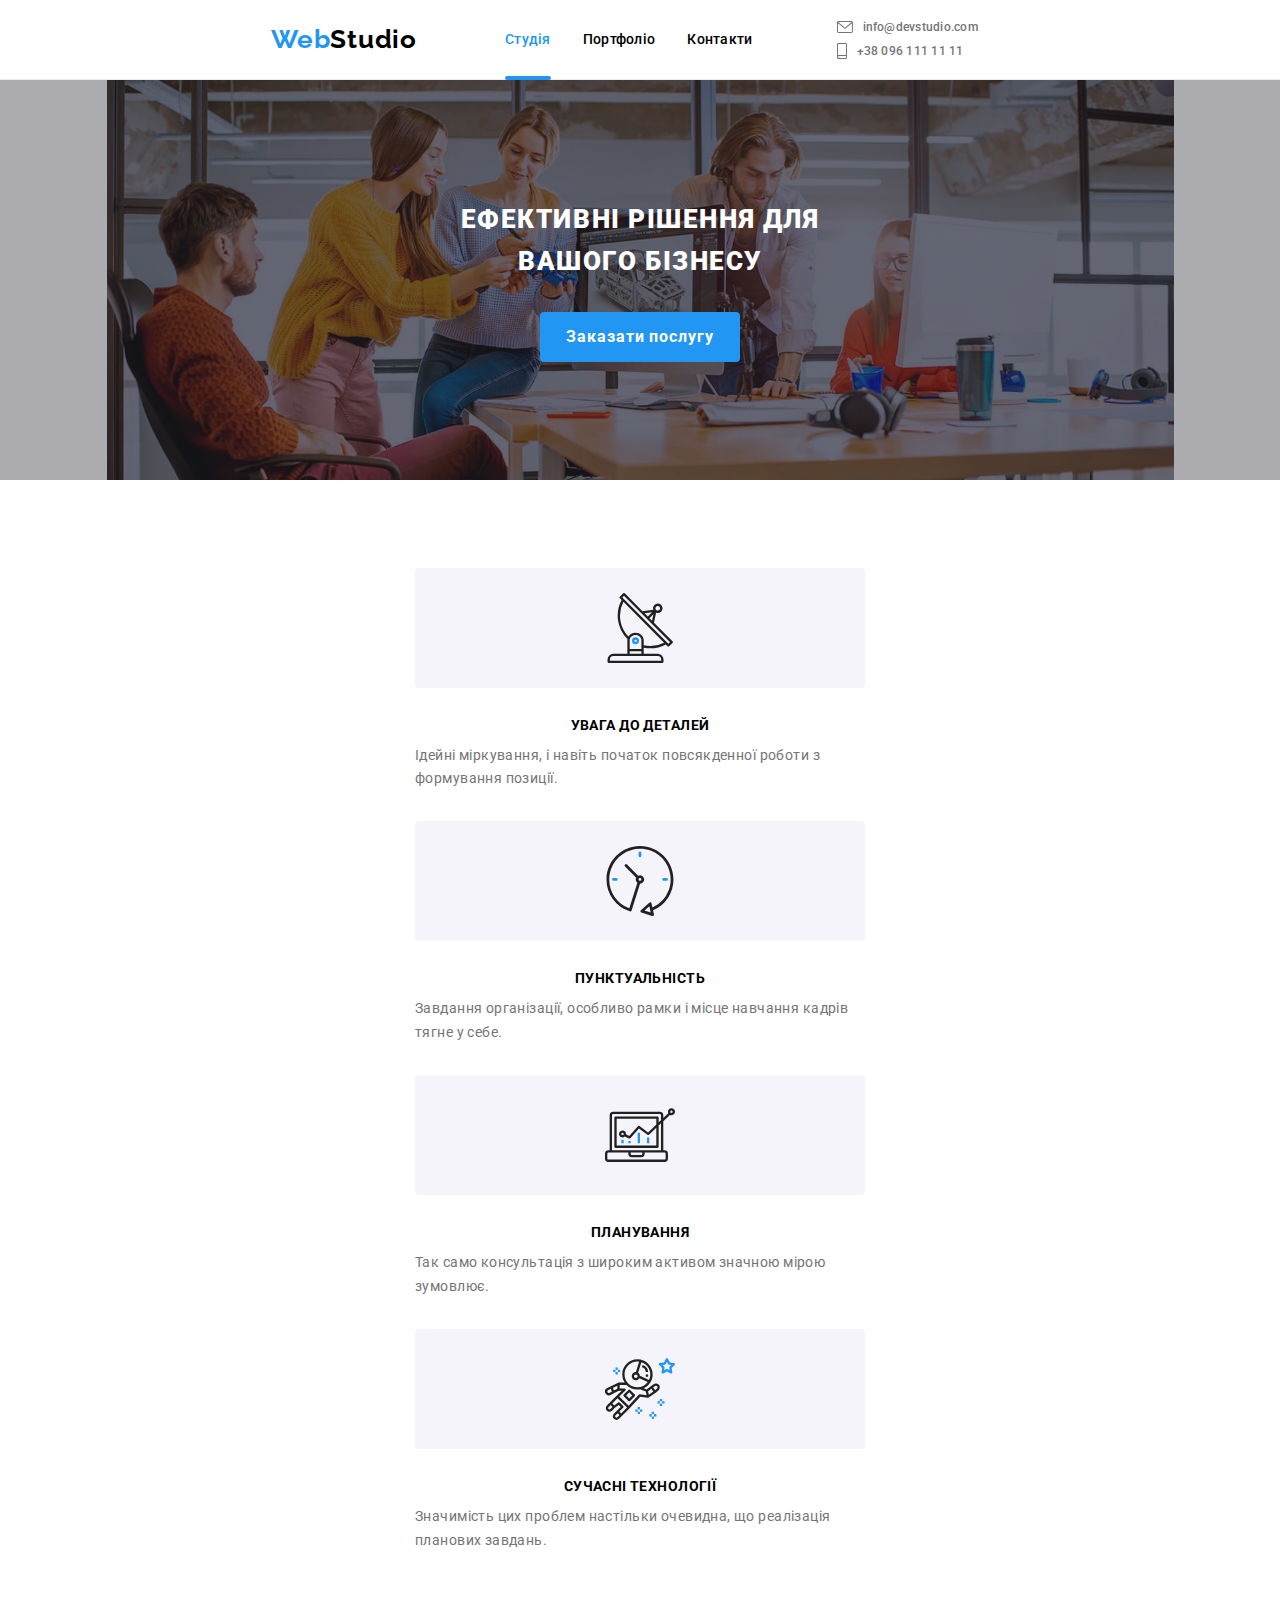
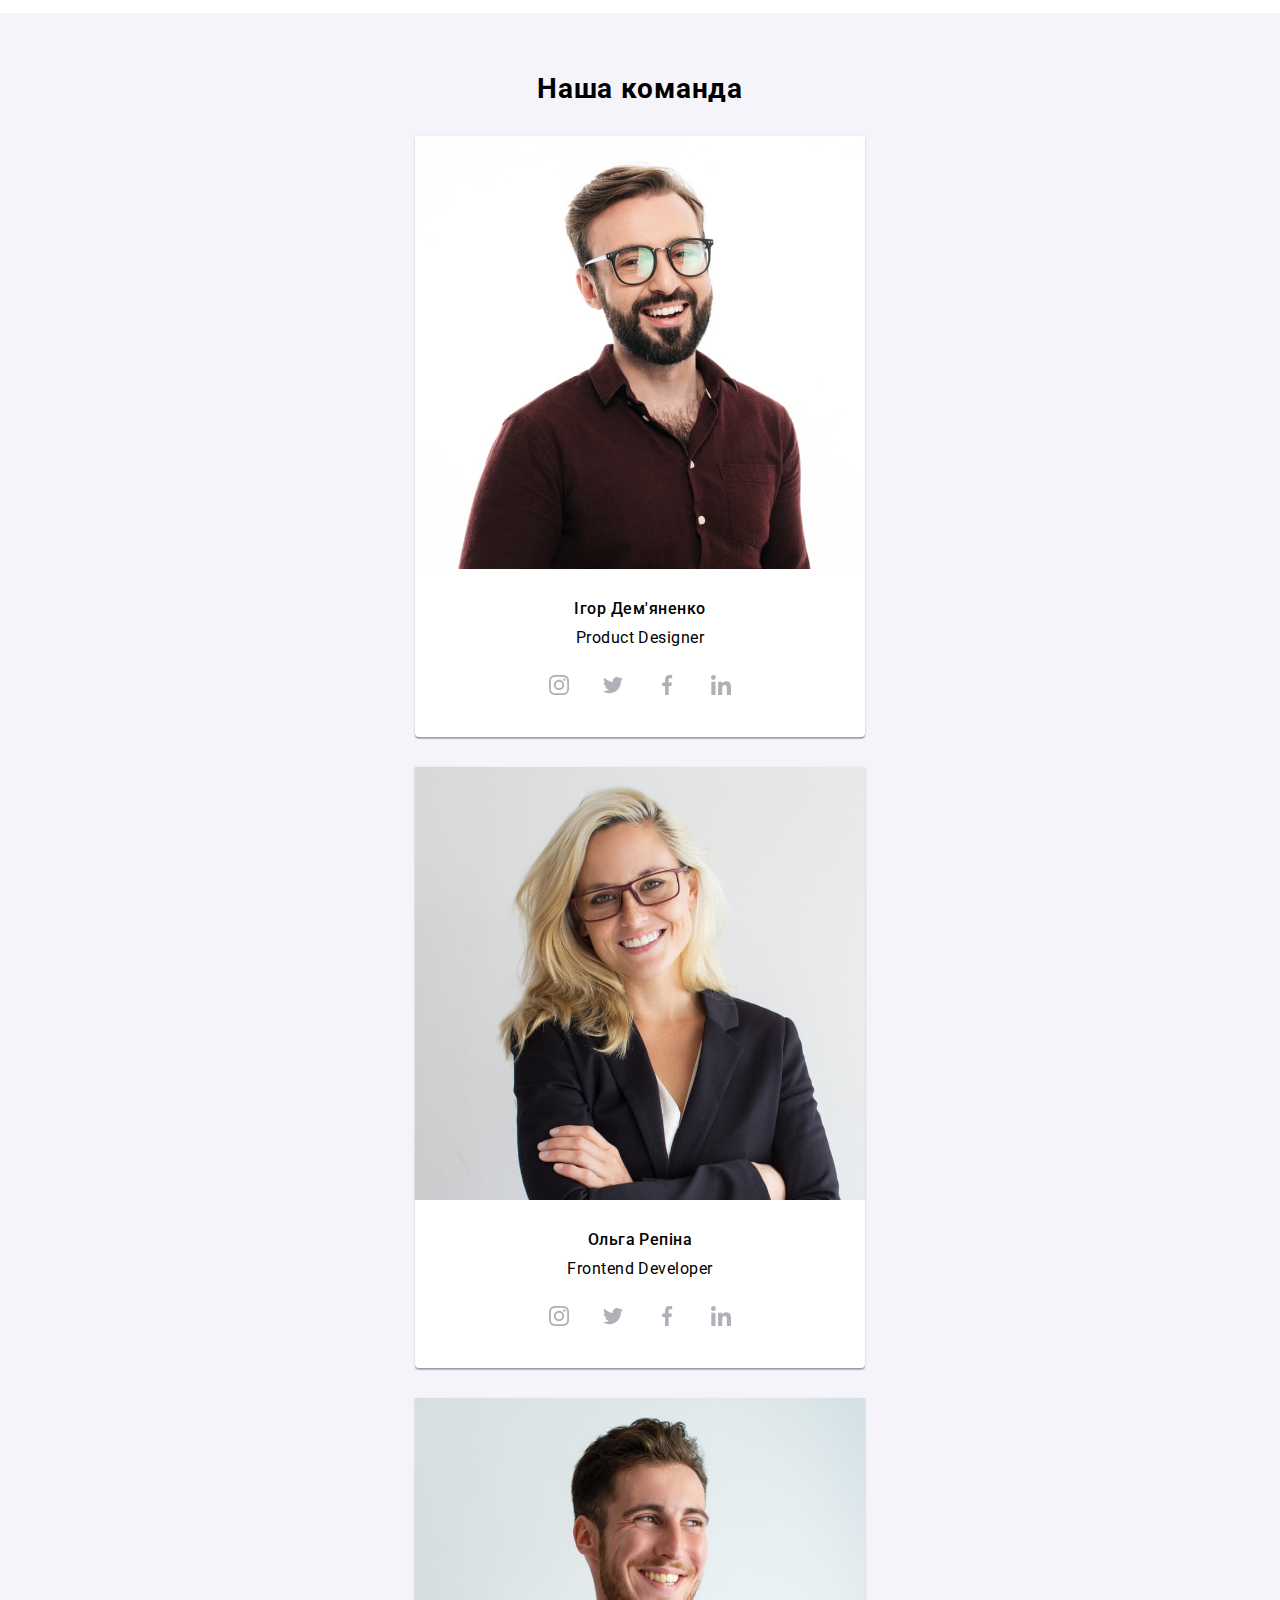
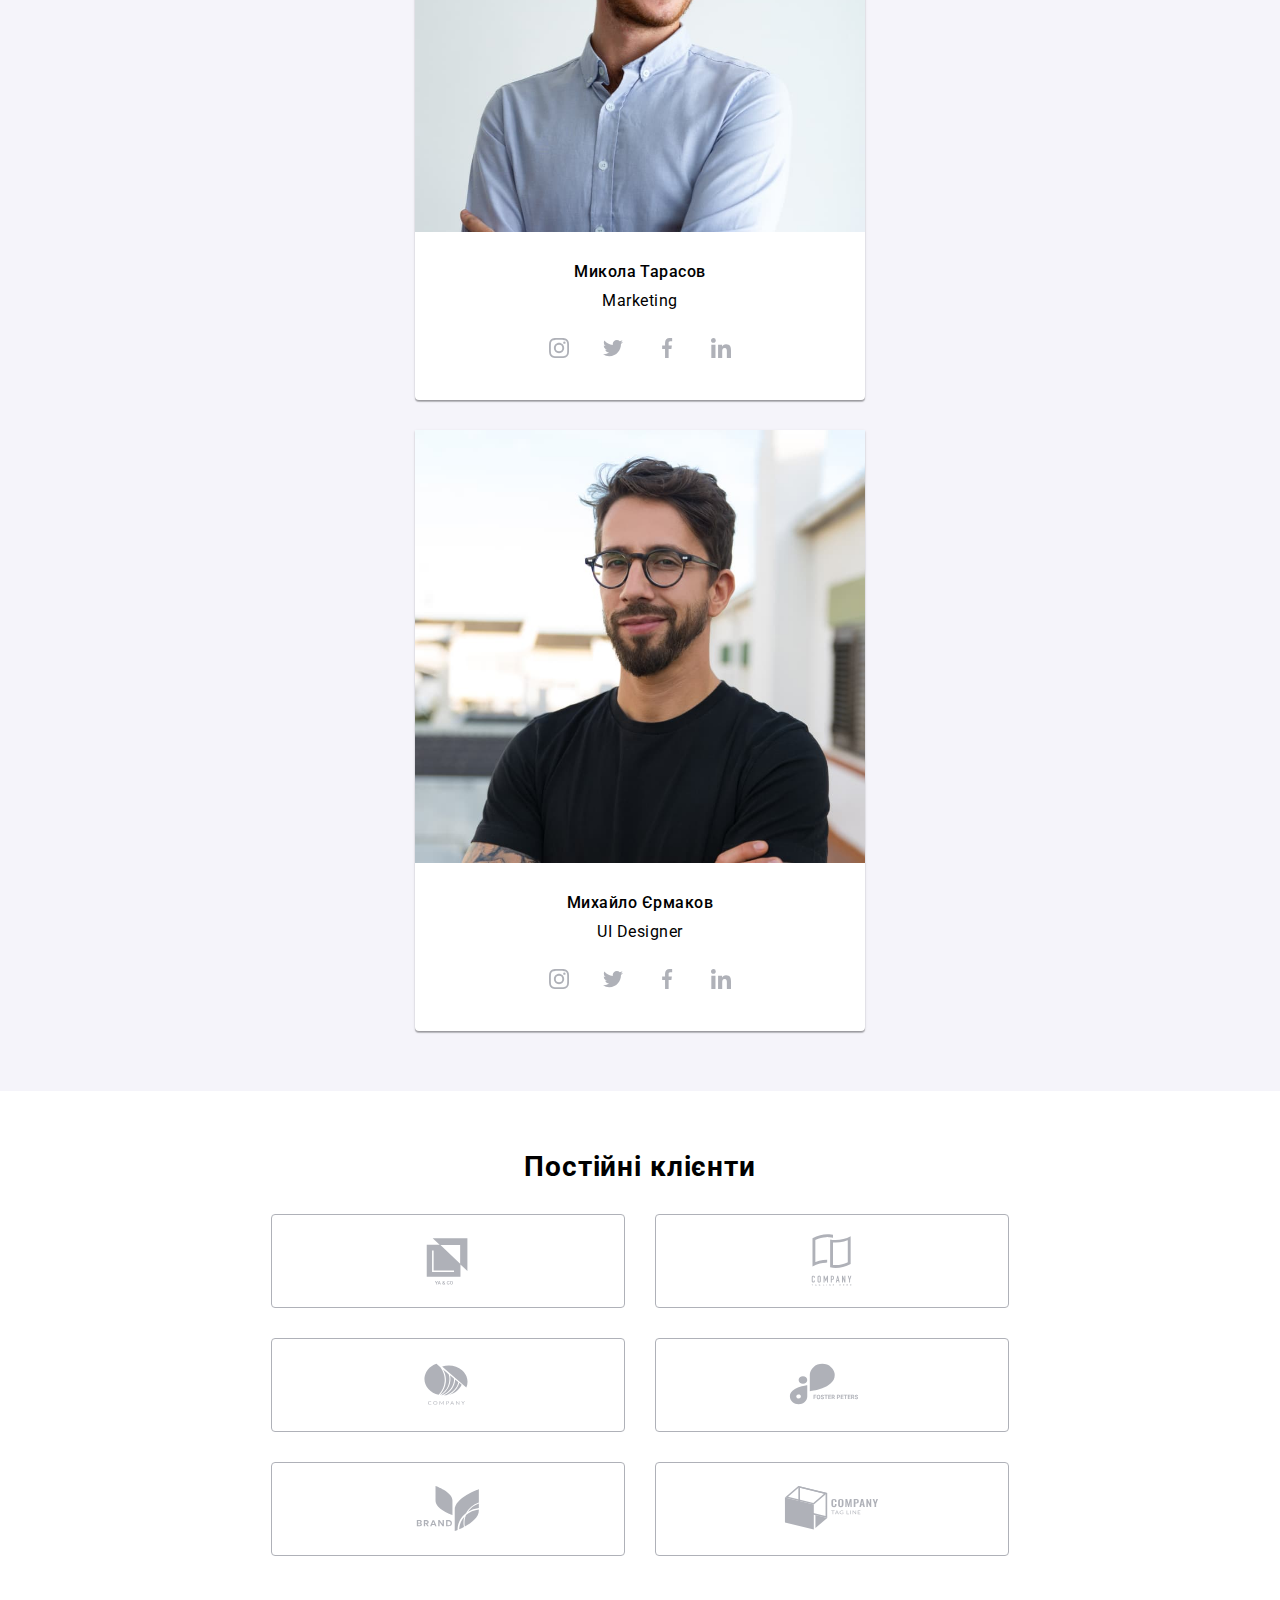
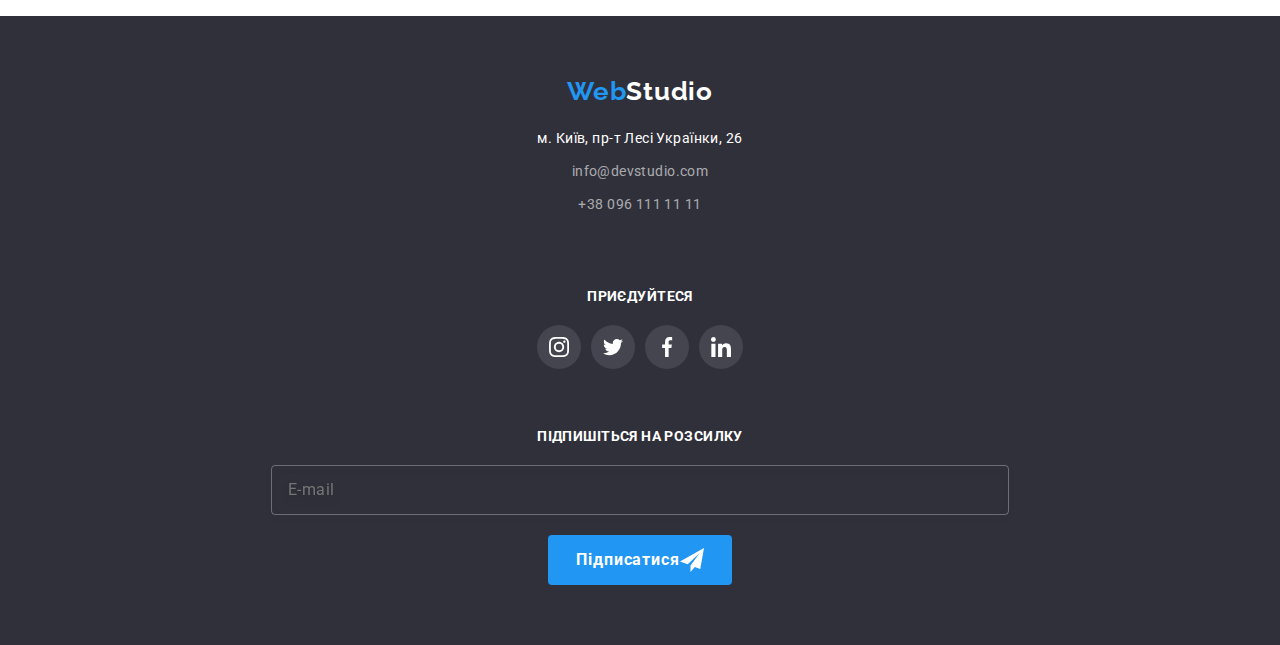
==== commit e7b91364: "add smth" ====
--- a/index.html
+++ b/index.html
@@ -44,7 +44,7 @@
             <li class="nav__item"><a href="./" class="nav__link">Контакти</a></li>
           </ul>
           <ul class="contacts">
-            <li class="contacts__item">
+            <li class="contacts__item mail-item">
               <a href="mailto:info@devstudio.com" class="contacts__link email-link">
                 <svg class="contacts__icon" width="16" height="12">
                   <use href="./img/sprite.svg#envelope"></use>
--- a/css/main.min.css
+++ b/css/main.min.css
@@ -1,2 +1,2 @@
-:root{--main-text-color: #212121;--scdry-text-color: #757575;--primary-white-color: #ffffff;--accent-color: #2196f3;--footer-link-color: rgba(255, 255, 255, 0.6);--logo-part-hdr-color: #000000;--logo-part-ftr-color: #ffffff;--footer-bg-color: #2f303a;--icon-uactive-color: #afb1b8;--main-sctn-bg: #f5f4fa}.contacts__link,.footer-contacts__link{display:-webkit-inline-box;display:-ms-inline-flexbox;display:inline-flex;-webkit-box-align:center;-ms-flex-align:center;align-items:center;height:100%;text-decoration:none;-webkit-transition:color 250ms cubic-bezier(0.4, 0, 0.2, 1);transition:color 250ms cubic-bezier(0.4, 0, 0.2, 1)}.hero__button,.projects__button,.modal__form-btn,.subscribe__button{display:-webkit-box;display:-ms-flexbox;display:flex;-webkit-box-align:center;-ms-flex-align:center;align-items:center;-webkit-box-pack:center;-ms-flex-pack:center;justify-content:center;font-size:16px;border:0;border-radius:4px;cursor:pointer;-webkit-transition:-webkit-box-shadow 250ms cubic-bezier(0.4, 0, 0.2, 1);transition:-webkit-box-shadow 250ms cubic-bezier(0.4, 0, 0.2, 1);transition:box-shadow 250ms cubic-bezier(0.4, 0, 0.2, 1);transition:box-shadow 250ms cubic-bezier(0.4, 0, 0.2, 1), -webkit-box-shadow 250ms cubic-bezier(0.4, 0, 0.2, 1)}.footer-socials__subtitle,.subscribe__subtitle{font-weight:700;font-size:14px;line-height:1.14;letter-spacing:0.03em;text-transform:uppercase;color:var(--primary-white-color)}body{font-family:Roboto, sans-serif;background-color:#ffffff;color:var(--title-text-color);margin:0}body.modal-open{overflow:hidden}body.is-open{overflow:hidden}a:hover{cursor:pointer}.features__title,.projects__title{visibility:hidden}.container{margin-right:auto;margin-left:auto;padding-right:15px;padding-left:15px}@media screen and (min-width: 480px){.container{width:480px}}@media screen and (min-width: 768px){.container{width:768px}}h1,h2,h3,ul,li,p{margin:0;padding:0}li{list-style:none}a{text-decoration:none}.header{position:relative;height:80px;border-bottom:1px solid #ececec}.header__container{display:-webkit-box;display:-ms-flexbox;display:flex;-webkit-box-align:center;-ms-flex-align:center;align-items:center;-webkit-box-pack:justify;-ms-flex-pack:justify;justify-content:space-between;height:100%}@media screen and (min-width: 768px){.header__container{display:-webkit-box;display:-ms-flexbox;display:flex;-webkit-box-align:center;-ms-flex-align:center;align-items:center;-webkit-box-pack:start;-ms-flex-pack:start;justify-content:flex-start;gap:88px;height:100%}}.header__logo{display:block}.header__logo-part{color:#000000}.header__menu-btn{display:-webkit-inline-box;display:-ms-inline-flexbox;display:inline-flex;margin:0;padding:0;border:none;background-color:transparent;z-index:10}.header__menu-btn .icon-cross{display:none}.header__menu-btn.is-open .icon-cross{display:block}.header__menu-btn.is-open .icon-menu{display:none}@media screen and (min-width: 768px){.header__menu-btn{display:none}}.hero{max-width:1600px;margin-left:auto;margin-right:auto;padding:118px 0px;background-image:-webkit-gradient(linear, left top, right top, from(rgba(47,48,58,0.4)), to(rgba(47,48,58,0.4))),url("../img/hero-bg.jpeg");background-image:linear-gradient(to right, rgba(47,48,58,0.4), rgba(47,48,58,0.4)),url("../img/hero-bg.jpeg");background-repeat:no-repeat;background-position:center;background-origin:border-box;background-size:auto 100%}.hero__title{max-width:360px;margin:0 auto;font-weight:900;font-size:26px;line-height:calc(42 / 26);text-align:center;letter-spacing:0.06em;text-transform:uppercase;color:var(--primary-white-color)}.hero__button{font-weight:700;line-height:1.88;letter-spacing:.06em;background:var(--accent-color);color:var(--primary-white-color);margin-left:auto;margin-right:auto;margin-top:30px;min-width:200px;min-height:50px;-webkit-transition:-webkit-box-shadow 250ms cubic-bezier(0.4, 0, 0.2, 1);transition:-webkit-box-shadow 250ms cubic-bezier(0.4, 0, 0.2, 1);transition:box-shadow 250ms cubic-bezier(0.4, 0, 0.2, 1);transition:box-shadow 250ms cubic-bezier(0.4, 0, 0.2, 1), -webkit-box-shadow 250ms cubic-bezier(0.4, 0, 0.2, 1)}.hero__button:hover{-webkit-box-shadow:0px 4px 4px rgba(0,0,0,0.15);box-shadow:0px 4px 4px rgba(0,0,0,0.15)}.features{padding-top:60px;padding-bottom:60px}.features__list{display:-webkit-box;display:-ms-flexbox;display:flex;-webkit-box-align:baseline;-ms-flex-align:baseline;align-items:baseline;-webkit-box-pack:center;-ms-flex-pack:center;justify-content:center;-ms-flex-wrap:wrap;flex-wrap:wrap;gap:30px}.features__item{max-width:450px}.features__illustr{display:-webkit-box;display:-ms-flexbox;display:flex;-webkit-box-pack:center;-ms-flex-pack:center;justify-content:center;-webkit-box-align:center;-ms-flex-align:center;align-items:center;max-width:450px;height:120px;background:#f5f4fa;border-radius:4px}.features__subtitle{margin-top:30px;font-weight:700;font-size:14px;line-height:1.14;letter-spacing:0.03em;text-align:center;text-transform:uppercase}.features__descr{margin-top:10px;font-weight:400;font-size:14px;line-height:1.71;letter-spacing:0.03em;color:var(--scdry-text-color)}.services{display:none}.team{padding-top:60px;padding-bottom:60px;background-color:#f5f4fa}.team__title{margin:0 auto;font-weight:700;font-size:28px;line-height:1.17;text-align:center;letter-spacing:0.03em}.team__list{display:-webkit-box;display:-ms-flexbox;display:flex;-webkit-box-pack:center;-ms-flex-pack:center;justify-content:center;-ms-flex-wrap:wrap;flex-wrap:wrap;row-gap:30px;padding-left:0;margin-top:30px}.clients{padding-top:60px;padding-bottom:60px}.clients__title{font-weight:700;font-size:28px;line-height:1.17;text-align:center;letter-spacing:0.03em}.clients__list{display:-webkit-box;display:-ms-flexbox;display:flex;-ms-flex-wrap:wrap;flex-wrap:wrap;gap:30px;padding-left:0;margin-top:30px}.clients__item{-ms-flex-preferred-size:calc((100% - 30px) / 2);flex-basis:calc((100% - 30px) / 2)}.clients__link{display:-webkit-box;display:-ms-flexbox;display:flex;-webkit-box-pack:center;-ms-flex-pack:center;justify-content:center;-webkit-box-align:center;-ms-flex-align:center;align-items:center;padding-top:16px;padding-bottom:16px;width:100%;height:100%;color:#afb1b8;background-color:var(--primary-white-color);border:1px solid #afb1b8;border-radius:4px;-webkit-transition:border-color 250ms cubic-bezier(0.4, 0, 0.2, 1),color 250ms cubic-bezier(0.4, 0, 0.2, 1);transition:border-color 250ms cubic-bezier(0.4, 0, 0.2, 1),color 250ms cubic-bezier(0.4, 0, 0.2, 1)}.clients__link:hover,.clients__link:focus{border-color:var(--accent-color);color:var(--accent-color)}.clients__icon{fill:currentColor}.footer{padding-top:60px;padding-bottom:60px;background-color:#2f303a}.footer__addr-block{display:-webkit-box;display:-ms-flexbox;display:flex;-webkit-box-pack:center;-ms-flex-pack:center;justify-content:center;-webkit-box-align:center;-ms-flex-align:center;align-items:center;-webkit-box-orient:vertical;-webkit-box-direction:normal;-ms-flex-direction:column;flex-direction:column;min-width:231px}.footer__logo-part{color:var(--primary-white-color)}.projects{padding-top:60px;padding-bottom:60px}.projects__filter{display:-webkit-box;display:-ms-flexbox;display:flex;-webkit-box-pack:start;-ms-flex-pack:start;justify-content:start;-ms-flex-wrap:wrap;flex-wrap:wrap;row-gap:15px;-webkit-column-gap:8px;column-gap:8px;padding-left:0;margin-top:0;margin-bottom:0}.projects__button{font-weight:500;line-height:1.63;letter-spacing:.03em;background:#f5f4fa;color:#212121;width:100%;height:38px;padding-left:22px;padding-right:22px;-webkit-transition:color 250ms cubic-bezier(0.4, 0, 0.2, 1),background 250ms cubic-bezier(0.4, 0, 0.2, 1),-webkit-box-shadow 250ms cubic-bezier(0.4, 0, 0.2, 1);transition:color 250ms cubic-bezier(0.4, 0, 0.2, 1),background 250ms cubic-bezier(0.4, 0, 0.2, 1),-webkit-box-shadow 250ms cubic-bezier(0.4, 0, 0.2, 1);transition:box-shadow 250ms cubic-bezier(0.4, 0, 0.2, 1),color 250ms cubic-bezier(0.4, 0, 0.2, 1),background 250ms cubic-bezier(0.4, 0, 0.2, 1);transition:box-shadow 250ms cubic-bezier(0.4, 0, 0.2, 1),color 250ms cubic-bezier(0.4, 0, 0.2, 1),background 250ms cubic-bezier(0.4, 0, 0.2, 1),-webkit-box-shadow 250ms cubic-bezier(0.4, 0, 0.2, 1)}.projects__button:hover,.projects__button:focus,.projects__button:active{background:var(--accent-color);color:var(--primary-white-color);-webkit-box-shadow:0px 1px 3px rgba(0,0,0,0.12),0px 1px 1px rgba(0,0,0,0.14),0px 3px 2px rgba(0,0,0,0.2);box-shadow:0px 1px 3px rgba(0,0,0,0.12),0px 1px 1px rgba(0,0,0,0.14),0px 3px 2px rgba(0,0,0,0.2)}.modal{position:relative;padding:40px;margin-left:auto;margin-right:auto;max-width:450px;background:#fff;-webkit-box-shadow:0px 1px 3px rgba(0,0,0,0.12),0px 1px 1px rgba(0,0,0,0.14),0px 2px 1px rgba(0,0,0,0.2);box-shadow:0px 1px 3px rgba(0,0,0,0.12),0px 1px 1px rgba(0,0,0,0.14),0px 2px 1px rgba(0,0,0,0.2);border-radius:4px;opacity:1;-webkit-transition:opacity 600ms cubic-bezier(0.4, 0, 0.2, 1) 100ms,-webkit-transform 600ms cubic-bezier(0.4, 0, 0.2, 1);transition:opacity 600ms cubic-bezier(0.4, 0, 0.2, 1) 100ms,-webkit-transform 600ms cubic-bezier(0.4, 0, 0.2, 1);transition:transform 600ms cubic-bezier(0.4, 0, 0.2, 1),opacity 600ms cubic-bezier(0.4, 0, 0.2, 1) 100ms;transition:transform 600ms cubic-bezier(0.4, 0, 0.2, 1),opacity 600ms cubic-bezier(0.4, 0, 0.2, 1) 100ms,-webkit-transform 600ms cubic-bezier(0.4, 0, 0.2, 1)}.backdrop.is-hidden .modal{opacity:0;-webkit-transform:perspective(300px) scale(0.1) rotateX(180deg);transform:perspective(300px) scale(0.1) rotateX(180deg)}.modal__title{font-weight:700;font-size:20px;line-height:calc(23 / 20);text-align:center;letter-spacing:0.03em;color:#212121}.modal__close-btn{position:absolute;right:8px;top:8px;width:30px;height:30px;cursor:pointer;background:#ffffff;border:1px solid rgba(0,0,0,0.1);border-radius:50%}.modal__close-icon{-webkit-transition:fill 255ms cubic-bezier(0.4, 0, 0.2, 1);transition:fill 255ms cubic-bezier(0.4, 0, 0.2, 1)}.modal__close-btn:hover .modal__close-icon,.modal__close-btn:focus .modal__close-icon{fill:var(--accent-color)}.modal__form-btn{font-weight:700;line-height:1.88;letter-spacing:.06em;background:var(--accent-color);color:var(--primary-white-color);margin:0 auto;margin-top:30px;width:200px;height:50px}.modal__form-btn:hover,.modal__form-btn:focus{-webkit-box-shadow:0px 4px 4px rgba(0,0,0,0.15);box-shadow:0px 4px 4px rgba(0,0,0,0.15)}.logo{font-family:"Raleway", sans-serif;font-weight:700;font-size:26px;line-height:1.19;letter-spacing:0.03em;color:var(--accent-color)}.contacts{display:none}.socials{display:-webkit-box;display:-ms-flexbox;display:flex;-webkit-box-pack:center;-ms-flex-pack:center;justify-content:center;margin-top:16px;gap:10px}.socials__link{background-color:rgba(0,0,0,0);color:#afb1b8;display:-webkit-box;display:-ms-flexbox;display:flex;-webkit-box-pack:center;-ms-flex-pack:center;justify-content:center;-webkit-box-align:center;-ms-flex-align:center;align-items:center;width:44px;height:44px;border-radius:50%;-webkit-transition:color 250ms cubic-bezier(0.4, 0, 0.2, 1),background-color 250ms cubic-bezier(0.4, 0, 0.2, 1);transition:color 250ms cubic-bezier(0.4, 0, 0.2, 1),background-color 250ms cubic-bezier(0.4, 0, 0.2, 1)}.socials__icon{fill:currentColor}.socials__link:hover .socials__icon,.socials__link:focus .socials__icon{fill:var(--primary-white-color)}.menu-container.is-open{display:-webkit-box;display:-ms-flexbox;display:flex;-webkit-box-orient:vertical;-webkit-box-direction:normal;-ms-flex-direction:column;flex-direction:column;gap:64px}@media screen and (max-width: 767px){.menu-container{display:none;position:fixed;top:0;left:0;width:100%;height:100vh;padding:48px 40px;background-color:#fff;overflow-y:scroll}}@media screen and (min-width: 768px){.menu-container{display:-webkit-box;display:-ms-flexbox;display:flex;-webkit-box-align:center;-ms-flex-align:center;align-items:center;-webkit-box-orient:horizontal;-webkit-box-direction:normal;-ms-flex-direction:row;flex-direction:row;gap:84px;height:100%}}.contacts-box{display:-webkit-box;display:-ms-flexbox;display:flex;-webkit-box-orient:vertical;-webkit-box-direction:normal;-ms-flex-direction:column;flex-direction:column;gap:64px}@media screen and (min-width: 768px){.contacts-box{-webkit-box-orient:horizontal;-webkit-box-direction:normal;-ms-flex-direction:row;flex-direction:row;-webkit-box-align:center;-ms-flex-align:center;align-items:center}}.nav{display:-webkit-box;display:-ms-flexbox;display:flex;-webkit-box-align:start;-ms-flex-align:start;align-items:flex-start;-webkit-box-orient:vertical;-webkit-box-direction:normal;-ms-flex-direction:column;flex-direction:column;gap:32px;-webkit-box-flex:1;-ms-flex-positive:1;flex-grow:1;margin-bottom:auto}@media screen and (min-width: 768px){.nav{-webkit-box-orient:horizontal;-webkit-box-direction:normal;-ms-flex-direction:row;flex-direction:row;-webkit-box-align:center;-ms-flex-align:center;align-items:center;margin-bottom:0}}.nav__item{display:block}.nav__link{font-weight:500;font-size:40px;line-height:calc(47 / 40);letter-spacing:0.02em;color:var(--title-text-color);text-decoration:none;-webkit-transition:color 250ms cubic-bezier(0.4, 0, 0.2, 1);transition:color 250ms cubic-bezier(0.4, 0, 0.2, 1)}@media screen and (min-width: 768px){.nav__link{font-size:14px}}.nav__link--current{color:var(--accent-color)}.contacts{bottom:0;display:-webkit-box;display:-ms-flexbox;display:flex;-webkit-box-align:start;-ms-flex-align:start;align-items:flex-start;-webkit-box-orient:vertical;-webkit-box-direction:reverse;-ms-flex-direction:column-reverse;flex-direction:column-reverse;gap:30px}@media screen and (min-width: 768px){.contacts{-webkit-box-orient:vertical;-webkit-box-direction:normal;-ms-flex-direction:column;flex-direction:column;gap:10px}}.contacts__item{display:-webkit-box;display:-ms-flexbox;display:flex;-webkit-box-align:center;-ms-flex-align:center;align-items:center;-webkit-box-pack:center;-ms-flex-pack:center;justify-content:center;height:100%;font-style:normal;font-weight:500;font-size:28px;line-height:40px;letter-spacing:0.02em;color:var(--accent-color)}@media screen and (max-width: 767px){.contacts__item .contacts__item:not(:last-child){font-size:24px;color:#757575}}@media screen and (min-width: 450px){.contacts__item{font-size:34px}}@media screen and (min-width: 768px){.contacts__item{font-size:12px;color:#757575;line-height:0}}.contacts__link{color:inherit}.contacts__icon{display:none;fill:currentColor;margin-right:10px}@media screen and (min-width: 768px){.contacts__icon{display:inline-block}}.menu-socials{display:-webkit-box;display:-ms-flexbox;display:flex;-webkit-box-pack:center;-ms-flex-pack:center;justify-content:center;-ms-flex-wrap:wrap;flex-wrap:wrap}.menu-socials__link{display:block;-ms-flex-negative:1;flex-shrink:1;width:100%;height:100%;padding-right:10px;font-weight:500;font-size:18px;line-height:22px;letter-spacing:0.02em;color:var(--accent-color);border-radius:0;border-right:1px solid rgba(33,33,33,0.2)}@media screen and (min-width: 450px){.menu-socials{-webkit-box-pack:start;-ms-flex-pack:start;justify-content:start;-ms-flex-wrap:row;flex-wrap:row}}@media screen and (min-width: 768px){.menu-socials{display:none}}.member{background-color:var(--primary-white-color);max-width:450px;-webkit-box-shadow:0px 1px 3px rgba(0,0,0,0.12),0px 1px 1px rgba(0,0,0,0.14),0px 2px 1px rgba(0,0,0,0.2);box-shadow:0px 1px 3px rgba(0,0,0,0.12),0px 1px 1px rgba(0,0,0,0.14),0px 2px 1px rgba(0,0,0,0.2);border-radius:0px 0px 4px 4px}.member__photo{display:block;width:100%}.member__info{padding-top:30px;padding-bottom:30px}.member__name{font-weight:500;font-size:16px;line-height:1.19;letter-spacing:0.03em;text-align:center}.member__descr{margin-top:10px;font-size:16px;line-height:1.19;letter-spacing:0.03em;color:var(--descr-text-color);text-align:center}.address{margin-top:20px;font-style:normal;font-size:14px;line-height:1.71;letter-spacing:0.03em;text-align:center}.address__link{display:block;margin:0 auto;font-size:14px;line-height:1.71;letter-spacing:0.03em;color:var(--primary-white-color);-webkit-transition:color 250ms cubic-bezier(0.4, 0, 0.2, 1);transition:color 250ms cubic-bezier(0.4, 0, 0.2, 1)}.address__link:hover,.address__link:focus{color:var(--accent-color)}.footer-socials{display:-webkit-box;display:-ms-flexbox;display:flex;-webkit-box-orient:vertical;-webkit-box-direction:normal;-ms-flex-direction:column;flex-direction:column;-webkit-box-align:center;-ms-flex-align:center;align-items:center;gap:20px;padding-top:12px;min-width:206px;margin-top:60px}.footer-socials__list{display:-webkit-box;display:-ms-flexbox;display:flex;-webkit-box-pack:start;-ms-flex-pack:start;justify-content:flex-start;gap:10px}.footer-socials__link{background-color:rgba(255,255,255,0.1);color:#fff;-webkit-transition:background-color 250ms cubic-bezier(0.4, 0, 0.2, 1);transition:background-color 250ms cubic-bezier(0.4, 0, 0.2, 1)}.footer-socials__link:hover,.footer-socials__link:focus{background-color:var(--accent-color)}.footer-socials__icon{fill:#fff}.subscribe{margin-top:60px}.subscribe__subtitle{text-align:center}.subscribe__form{display:-webkit-box;display:-ms-flexbox;display:flex;-webkit-box-orient:vertical;-webkit-box-direction:normal;-ms-flex-direction:column;flex-direction:column;-webkit-box-align:center;-ms-flex-align:center;align-items:center;gap:20px;margin-top:20px}.subscribe__input-wrapper{width:100%}.subscribe__form-input{width:100%}.subscribe__form-input{display:block;max-width:450px;max-width:100%;height:50px;padding-left:16px;font-size:16px;line-height:20px;letter-spacing:0.03em;color:rgba(255,255,255,0.6);background-color:transparent;border:1px solid rgba(255,255,255,0.3);-webkit-filter:drop-shadow(0px 4px 4px rgba(0,0,0,0.15));filter:drop-shadow(0px 4px 4px rgba(0,0,0,0.15));border-radius:4px}.subscribe__button{font-weight:700;line-height:1.88;letter-spacing:.06em;background:var(--accent-color);color:var(--primary-white-color);max-width:200px;min-height:50px;padding-left:28px;padding-right:28px}.subscribe__button-icon{fill:var(--primary-white-color)}.form{width:100%;margin-right:0}.form__box{position:relative;display:-webkit-box;display:-ms-flexbox;display:flex;-webkit-box-orient:vertical;-webkit-box-direction:normal;-ms-flex-direction:column;flex-direction:column;font-size:12px;line-height:calc(14 / 12);letter-spacing:0.01em;color:#757575;cursor:pointer;-webkit-transition:fill 250ms cubic-bezier(0.4, 0, 0.2, 1);transition:fill 250ms cubic-bezier(0.4, 0, 0.2, 1)}.form__box:not(:first-child){margin-top:10px}.form__box:nth-child(1){margin-top:12px}.form__label{display:-webkit-box;display:-ms-flexbox;display:flex;-webkit-box-align:center;-ms-flex-align:center;align-items:center;-webkit-box-pack:start;-ms-flex-pack:start;justify-content:flex-start;height:24px;-webkit-user-select:none;-moz-user-select:none;-ms-user-select:none;user-select:none}.form__input{margin-top:4px;padding:12px 42px;height:40px;border:1px solid rgba(33,33,33,0.2);border-radius:4px;-webkit-transition:border-color 250ms cubic-bezier(0.4, 0, 0.2, 1);transition:border-color 250ms cubic-bezier(0.4, 0, 0.2, 1)}.form__input:hover,.form__input:focus{border-color:var(--accent-color)}.form__icon{position:absolute;bottom:14px;left:14px;-webkit-transition:fill 250ms cubic-bezier(0.4, 0, 0.2, 1);transition:fill 250ms cubic-bezier(0.4, 0, 0.2, 1)}.form__input:hover+.form__icon,.form__input:focus+.form__icon{fill:var(--accent-color)}.form__textarea{resize:none;margin-top:4px;height:120px;display:block;padding:12px 16px;border:1px solid rgba(33,33,33,0.2);border-radius:4px;-webkit-transition:border-color 250ms cubic-bezier(0.4, 0, 0.2, 1);transition:border-color 250ms cubic-bezier(0.4, 0, 0.2, 1)}.form__textarea::-webkit-input-placeholder{color:rgba(117,117,117,0.5)}.form__textarea:-ms-input-placeholder{color:rgba(117,117,117,0.5)}.form__textarea::-ms-input-placeholder{color:rgba(117,117,117,0.5)}.form__textarea::placeholder{color:rgba(117,117,117,0.5)}@media screen and (max-width: 453px){.form .checkbox-label{display:-webkit-box;display:-ms-flexbox;display:flex;-webkit-box-pack:center;-ms-flex-pack:center;justify-content:center;-ms-flex-wrap:wrap;flex-wrap:wrap}}.form__checkbox-box{position:relative;display:-webkit-box;display:-ms-flexbox;display:flex;-webkit-box-pack:center;-ms-flex-pack:center;justify-content:center;-webkit-box-align:center;-ms-flex-align:center;align-items:center;padding-top:20px;font-size:12px;line-height:calc(24 / 14);letter-spacing:0.03em;color:#757575}.form__checkbox{appearance:none;-webkit-appearance:none;-moz-appearance:none;padding:0;margin:0;border:none}.form__checkbox-custom{margin-top:0;margin-right:7px;display:-webkit-box;display:-ms-flexbox;display:flex;-webkit-box-pack:center;-ms-flex-pack:center;justify-content:center;-webkit-box-align:center;-ms-flex-align:center;align-items:center;width:16px;height:15px;background-color:transparent;background-image:url(../img/icons/modal-check.svg);background-size:auto;background-position:center;background-repeat:no-repeat;background-size:1em;background-origin:border-box;border:1px solid #212121;border-radius:2px;pointer-events:none}.form__checkbox:checked+.form__checkbox-custom{fill-opacity:1}.form__checkbox:checked+.form__checkbox-custom{border:none;background-color:var(--accent-color);fill:var(--primary-white-color)}.form__checkbox-link{color:var(--accent-color);text-decoration:underline;text-underline-offset:1px;margin-left:4px}.cards-grid{margin-top:40px}.card{max-width:450px;margin-bottom:30px;-webkit-transition:-webkit-box-shadow 250ms cubic-bezier(0.4, 0, 0.2, 1);transition:-webkit-box-shadow 250ms cubic-bezier(0.4, 0, 0.2, 1);transition:box-shadow 250ms cubic-bezier(0.4, 0, 0.2, 1);transition:box-shadow 250ms cubic-bezier(0.4, 0, 0.2, 1), -webkit-box-shadow 250ms cubic-bezier(0.4, 0, 0.2, 1)}.card__illustr{position:relative;overflow:hidden;-webkit-transition:-webkit-box-shadow 250ms cubic-bezier(0.4, 0, 0.2, 1);transition:-webkit-box-shadow 250ms cubic-bezier(0.4, 0, 0.2, 1);transition:box-shadow 250ms cubic-bezier(0.4, 0, 0.2, 1);transition:box-shadow 250ms cubic-bezier(0.4, 0, 0.2, 1), -webkit-box-shadow 250ms cubic-bezier(0.4, 0, 0.2, 1)}.card:hover .card__illustr{-webkit-box-shadow:0px 4px 4px rgba(0,0,0,0.25);box-shadow:0px 4px 4px rgba(0,0,0,0.25)}.card__img{display:block;width:100%}.card__footer{border:1px solid #eeeeee;border-top:none;padding:20px 24px}.card__overlay{position:absolute;top:100%;left:0;-webkit-transition:-webkit-transform 250ms cubic-bezier(0.4, 0, 0.2, 1);transition:-webkit-transform 250ms cubic-bezier(0.4, 0, 0.2, 1);transition:transform 250ms cubic-bezier(0.4, 0, 0.2, 1);transition:transform 250ms cubic-bezier(0.4, 0, 0.2, 1), -webkit-transform 250ms cubic-bezier(0.4, 0, 0.2, 1);padding:63px 24px;width:100%;height:100%;background:rgba(33,150,243,0.9);font-weight:400;font-size:18px;line-height:1.56;letter-spacing:0.03em;color:#ffffff}.card:hover .card__overlay{-webkit-transform:translateY(-100%);transform:translateY(-100%)}.card__title{margin-top:0;margin-bottom:0;font-weight:700;font-size:18px;line-height:2;letter-spacing:0.06em;color:var(--main-text-color)}.card__descr{margin-top:4px;margin-bottom:0;font-size:16px;line-height:1.88;letter-spacing:0.03em;color:var(--scdry-text-color)}.card:hover{-webkit-box-shadow:0px 1px 3px rgba(0,0,0,0.12),0px 1px 1px rgba(0,0,0,0.14),0px 3px 2px rgba(0,0,0,0.2);box-shadow:0px 1px 3px rgba(0,0,0,0.12),0px 1px 1px rgba(0,0,0,0.14),0px 3px 2px rgba(0,0,0,0.2)}.footer-contacts{display:-webkit-box;display:-ms-flexbox;display:flex;-webkit-box-orient:vertical;-webkit-box-direction:normal;-ms-flex-direction:column;flex-direction:column;-webkit-box-align:center;-ms-flex-align:center;align-items:center;gap:9px;margin-top:9px}.footer-contacts__link{font-weight:400;font-size:14px;line-height:1.71;letter-spacing:0.03em;color:rgba(255,255,255,0.6)}.footer-contacts__link:hover,.footer-contacts__link:focus{color:var(--accent-color)}.backdrop{position:fixed;top:0;left:0;width:100%;height:100%;background:rgba(0,0,0,0.2);opacity:1;-webkit-transition:opacity 900ms cubic-bezier(0.4, 0, 0.2, 1),visibility 900ms cubic-bezier(0.4, 0, 0.2, 1);transition:opacity 900ms cubic-bezier(0.4, 0, 0.2, 1),visibility 900ms cubic-bezier(0.4, 0, 0.2, 1);z-index:20;padding:93px 15px 94px 15px;overflow-y:scroll}.backdrop.is-hidden{opacity:0;visibility:hidden;pointer-events:none}
+:root{--main-text-color: #212121;--scdry-text-color: #757575;--primary-white-color: #ffffff;--accent-color: #2196f3;--footer-link-color: rgba(255, 255, 255, 0.6);--logo-part-hdr-color: #000000;--logo-part-ftr-color: #ffffff;--footer-bg-color: #2f303a;--icon-uactive-color: #afb1b8;--main-sctn-bg: #f5f4fa}.contacts__link,.footer-contacts__link{display:-webkit-inline-box;display:-ms-inline-flexbox;display:inline-flex;-webkit-box-align:center;-ms-flex-align:center;align-items:center;height:100%;text-decoration:none;-webkit-transition:color 250ms cubic-bezier(0.4, 0, 0.2, 1);transition:color 250ms cubic-bezier(0.4, 0, 0.2, 1)}.hero__button,.projects__button,.modal__form-btn,.subscribe__button{display:-webkit-box;display:-ms-flexbox;display:flex;-webkit-box-align:center;-ms-flex-align:center;align-items:center;-webkit-box-pack:center;-ms-flex-pack:center;justify-content:center;font-size:16px;border:0;border-radius:4px;cursor:pointer;-webkit-transition:-webkit-box-shadow 250ms cubic-bezier(0.4, 0, 0.2, 1);transition:-webkit-box-shadow 250ms cubic-bezier(0.4, 0, 0.2, 1);transition:box-shadow 250ms cubic-bezier(0.4, 0, 0.2, 1);transition:box-shadow 250ms cubic-bezier(0.4, 0, 0.2, 1), -webkit-box-shadow 250ms cubic-bezier(0.4, 0, 0.2, 1)}.footer-socials__subtitle,.subscribe__subtitle{font-weight:700;font-size:14px;line-height:1.14;letter-spacing:0.03em;text-transform:uppercase;color:var(--primary-white-color)}body{font-family:Roboto, sans-serif;background-color:#ffffff;color:var(--title-text-color);margin:0}body.modal-open{overflow:hidden}body.is-open{overflow:hidden}a:hover{cursor:pointer}.features__title,.projects__title{visibility:hidden}.container{margin-right:auto;margin-left:auto;padding-right:15px;padding-left:15px}@media screen and (min-width: 480px){.container{width:480px}}@media screen and (min-width: 768px){.container{width:768px}}h1,h2,h3,ul,li,p{margin:0;padding:0}li{list-style:none}a{text-decoration:none}.header{position:relative;height:80px;border-bottom:1px solid #ececec}.header__container{display:-webkit-box;display:-ms-flexbox;display:flex;-webkit-box-align:center;-ms-flex-align:center;align-items:center;-webkit-box-pack:justify;-ms-flex-pack:justify;justify-content:space-between;height:100%}@media screen and (min-width: 768px){.header__container{display:-webkit-box;display:-ms-flexbox;display:flex;-webkit-box-align:center;-ms-flex-align:center;align-items:center;-webkit-box-pack:start;-ms-flex-pack:start;justify-content:flex-start;gap:88px;height:100%}}.header__logo{display:block}.header__logo-part{color:#000000}.header__menu-btn{display:-webkit-inline-box;display:-ms-inline-flexbox;display:inline-flex;margin:0;padding:0;border:none;background-color:transparent;z-index:10}.header__menu-btn .icon-cross{display:none}.header__menu-btn.is-open .icon-cross{display:block}.header__menu-btn.is-open .icon-menu{display:none}@media screen and (min-width: 768px){.header__menu-btn{display:none}}.hero{max-width:1600px;margin-left:auto;margin-right:auto;padding:118px 0px;background-image:-webkit-gradient(linear, left top, right top, from(rgba(47,48,58,0.4)), to(rgba(47,48,58,0.4))),url("../img/hero-bg.jpeg");background-image:linear-gradient(to right, rgba(47,48,58,0.4), rgba(47,48,58,0.4)),url("../img/hero-bg.jpeg");background-repeat:no-repeat;background-position:center;background-origin:border-box;background-size:auto 100%}.hero__title{max-width:360px;margin:0 auto;font-weight:900;font-size:26px;line-height:calc(42 / 26);text-align:center;letter-spacing:0.06em;text-transform:uppercase;color:var(--primary-white-color)}.hero__button{font-weight:700;line-height:1.88;letter-spacing:.06em;background:var(--accent-color);color:var(--primary-white-color);margin-left:auto;margin-right:auto;margin-top:30px;min-width:200px;min-height:50px;-webkit-transition:-webkit-box-shadow 250ms cubic-bezier(0.4, 0, 0.2, 1);transition:-webkit-box-shadow 250ms cubic-bezier(0.4, 0, 0.2, 1);transition:box-shadow 250ms cubic-bezier(0.4, 0, 0.2, 1);transition:box-shadow 250ms cubic-bezier(0.4, 0, 0.2, 1), -webkit-box-shadow 250ms cubic-bezier(0.4, 0, 0.2, 1)}.hero__button:hover{-webkit-box-shadow:0px 4px 4px rgba(0,0,0,0.15);box-shadow:0px 4px 4px rgba(0,0,0,0.15)}.features{padding-top:60px;padding-bottom:60px}.features__list{display:-webkit-box;display:-ms-flexbox;display:flex;-webkit-box-align:baseline;-ms-flex-align:baseline;align-items:baseline;-webkit-box-pack:center;-ms-flex-pack:center;justify-content:center;-ms-flex-wrap:wrap;flex-wrap:wrap;gap:30px}.features__item{max-width:450px}.features__illustr{display:-webkit-box;display:-ms-flexbox;display:flex;-webkit-box-pack:center;-ms-flex-pack:center;justify-content:center;-webkit-box-align:center;-ms-flex-align:center;align-items:center;max-width:450px;height:120px;background:#f5f4fa;border-radius:4px}.features__subtitle{margin-top:30px;font-weight:700;font-size:14px;line-height:1.14;letter-spacing:0.03em;text-align:center;text-transform:uppercase}.features__descr{margin-top:10px;font-weight:400;font-size:14px;line-height:1.71;letter-spacing:0.03em;color:var(--scdry-text-color)}.services{display:none}.team{padding-top:60px;padding-bottom:60px;background-color:#f5f4fa}.team__title{margin:0 auto;font-weight:700;font-size:28px;line-height:1.17;text-align:center;letter-spacing:0.03em}.team__list{display:-webkit-box;display:-ms-flexbox;display:flex;-webkit-box-pack:center;-ms-flex-pack:center;justify-content:center;-ms-flex-wrap:wrap;flex-wrap:wrap;row-gap:30px;padding-left:0;margin-top:30px}.clients{padding-top:60px;padding-bottom:60px}.clients__title{font-weight:700;font-size:28px;line-height:1.17;text-align:center;letter-spacing:0.03em}.clients__list{display:-webkit-box;display:-ms-flexbox;display:flex;-ms-flex-wrap:wrap;flex-wrap:wrap;gap:30px;padding-left:0;margin-top:30px}.clients__item{-ms-flex-preferred-size:calc((100% - 30px) / 2);flex-basis:calc((100% - 30px) / 2)}.clients__link{display:-webkit-box;display:-ms-flexbox;display:flex;-webkit-box-pack:center;-ms-flex-pack:center;justify-content:center;-webkit-box-align:center;-ms-flex-align:center;align-items:center;padding-top:16px;padding-bottom:16px;width:100%;height:100%;color:#afb1b8;background-color:var(--primary-white-color);border:1px solid #afb1b8;border-radius:4px;-webkit-transition:border-color 250ms cubic-bezier(0.4, 0, 0.2, 1),color 250ms cubic-bezier(0.4, 0, 0.2, 1);transition:border-color 250ms cubic-bezier(0.4, 0, 0.2, 1),color 250ms cubic-bezier(0.4, 0, 0.2, 1)}.clients__link:hover,.clients__link:focus{border-color:var(--accent-color);color:var(--accent-color)}.clients__icon{fill:currentColor}.footer{padding-top:60px;padding-bottom:60px;background-color:#2f303a}.footer__addr-block{display:-webkit-box;display:-ms-flexbox;display:flex;-webkit-box-pack:center;-ms-flex-pack:center;justify-content:center;-webkit-box-align:center;-ms-flex-align:center;align-items:center;-webkit-box-orient:vertical;-webkit-box-direction:normal;-ms-flex-direction:column;flex-direction:column;min-width:231px}.footer__logo-part{color:var(--primary-white-color)}.projects{padding-top:60px;padding-bottom:60px}.projects__filter{display:-webkit-box;display:-ms-flexbox;display:flex;-webkit-box-pack:start;-ms-flex-pack:start;justify-content:start;-ms-flex-wrap:wrap;flex-wrap:wrap;row-gap:15px;-webkit-column-gap:8px;column-gap:8px;padding-left:0;margin-top:0;margin-bottom:0}.projects__button{font-weight:500;line-height:1.63;letter-spacing:.03em;background:#f5f4fa;color:#212121;width:100%;height:38px;padding-left:22px;padding-right:22px;-webkit-transition:color 250ms cubic-bezier(0.4, 0, 0.2, 1),background 250ms cubic-bezier(0.4, 0, 0.2, 1),-webkit-box-shadow 250ms cubic-bezier(0.4, 0, 0.2, 1);transition:color 250ms cubic-bezier(0.4, 0, 0.2, 1),background 250ms cubic-bezier(0.4, 0, 0.2, 1),-webkit-box-shadow 250ms cubic-bezier(0.4, 0, 0.2, 1);transition:box-shadow 250ms cubic-bezier(0.4, 0, 0.2, 1),color 250ms cubic-bezier(0.4, 0, 0.2, 1),background 250ms cubic-bezier(0.4, 0, 0.2, 1);transition:box-shadow 250ms cubic-bezier(0.4, 0, 0.2, 1),color 250ms cubic-bezier(0.4, 0, 0.2, 1),background 250ms cubic-bezier(0.4, 0, 0.2, 1),-webkit-box-shadow 250ms cubic-bezier(0.4, 0, 0.2, 1)}.projects__button:hover,.projects__button:focus,.projects__button:active{background:var(--accent-color);color:var(--primary-white-color);-webkit-box-shadow:0px 1px 3px rgba(0,0,0,0.12),0px 1px 1px rgba(0,0,0,0.14),0px 3px 2px rgba(0,0,0,0.2);box-shadow:0px 1px 3px rgba(0,0,0,0.12),0px 1px 1px rgba(0,0,0,0.14),0px 3px 2px rgba(0,0,0,0.2)}.modal{position:relative;padding:40px;margin-left:auto;margin-right:auto;max-width:450px;background:#fff;-webkit-box-shadow:0px 1px 3px rgba(0,0,0,0.12),0px 1px 1px rgba(0,0,0,0.14),0px 2px 1px rgba(0,0,0,0.2);box-shadow:0px 1px 3px rgba(0,0,0,0.12),0px 1px 1px rgba(0,0,0,0.14),0px 2px 1px rgba(0,0,0,0.2);border-radius:4px;opacity:1;-webkit-transition:opacity 600ms cubic-bezier(0.4, 0, 0.2, 1) 100ms,-webkit-transform 600ms cubic-bezier(0.4, 0, 0.2, 1);transition:opacity 600ms cubic-bezier(0.4, 0, 0.2, 1) 100ms,-webkit-transform 600ms cubic-bezier(0.4, 0, 0.2, 1);transition:transform 600ms cubic-bezier(0.4, 0, 0.2, 1),opacity 600ms cubic-bezier(0.4, 0, 0.2, 1) 100ms;transition:transform 600ms cubic-bezier(0.4, 0, 0.2, 1),opacity 600ms cubic-bezier(0.4, 0, 0.2, 1) 100ms,-webkit-transform 600ms cubic-bezier(0.4, 0, 0.2, 1)}.backdrop.is-hidden .modal{opacity:0;-webkit-transform:perspective(300px) scale(0.1) rotateX(180deg);transform:perspective(300px) scale(0.1) rotateX(180deg)}.modal__title{font-weight:700;font-size:20px;line-height:calc(23 / 20);text-align:center;letter-spacing:0.03em;color:#212121}.modal__close-btn{position:absolute;right:8px;top:8px;width:30px;height:30px;cursor:pointer;background:#ffffff;border:1px solid rgba(0,0,0,0.1);border-radius:50%}.modal__close-icon{-webkit-transition:fill 255ms cubic-bezier(0.4, 0, 0.2, 1);transition:fill 255ms cubic-bezier(0.4, 0, 0.2, 1)}.modal__close-btn:hover .modal__close-icon,.modal__close-btn:focus .modal__close-icon{fill:var(--accent-color)}.modal__form-btn{font-weight:700;line-height:1.88;letter-spacing:.06em;background:var(--accent-color);color:var(--primary-white-color);margin:0 auto;margin-top:30px;width:200px;height:50px}.modal__form-btn:hover,.modal__form-btn:focus{-webkit-box-shadow:0px 4px 4px rgba(0,0,0,0.15);box-shadow:0px 4px 4px rgba(0,0,0,0.15)}.logo{font-family:"Raleway", sans-serif;font-weight:700;font-size:26px;line-height:1.19;letter-spacing:0.03em;color:var(--accent-color)}.contacts{display:none}.socials{display:-webkit-box;display:-ms-flexbox;display:flex;-webkit-box-pack:center;-ms-flex-pack:center;justify-content:center;margin-top:16px;gap:10px}.socials__link{background-color:rgba(0,0,0,0);color:#afb1b8;display:-webkit-box;display:-ms-flexbox;display:flex;-webkit-box-pack:center;-ms-flex-pack:center;justify-content:center;-webkit-box-align:center;-ms-flex-align:center;align-items:center;width:44px;height:44px;border-radius:50%;-webkit-transition:color 250ms cubic-bezier(0.4, 0, 0.2, 1),background-color 250ms cubic-bezier(0.4, 0, 0.2, 1);transition:color 250ms cubic-bezier(0.4, 0, 0.2, 1),background-color 250ms cubic-bezier(0.4, 0, 0.2, 1)}.socials__icon{fill:currentColor}.socials__link:hover .socials__icon,.socials__link:focus .socials__icon{fill:var(--primary-white-color)}.menu-container.is-open{display:-webkit-box;display:-ms-flexbox;display:flex;-webkit-box-orient:vertical;-webkit-box-direction:normal;-ms-flex-direction:column;flex-direction:column;gap:64px;-webkit-transform:translateY(100%);transform:translateY(100%);-webkit-transition:-webkit-transform 600ms cubic-bezier(0.4, 0, 0.2, 1);transition:-webkit-transform 600ms cubic-bezier(0.4, 0, 0.2, 1);transition:transform 600ms cubic-bezier(0.4, 0, 0.2, 1);transition:transform 600ms cubic-bezier(0.4, 0, 0.2, 1), -webkit-transform 600ms cubic-bezier(0.4, 0, 0.2, 1)}@media screen and (min-width: 768px){.menu-container.is-open{-webkit-transform:none;transform:none;display:-webkit-box;display:-ms-flexbox;display:flex;-webkit-box-align:center;-ms-flex-align:center;align-items:center;-webkit-box-orient:horizontal;-webkit-box-direction:normal;-ms-flex-direction:row;flex-direction:row;gap:84px;height:100%;-webkit-transition:none;transition:none}}@media screen and (max-width: 767px){.menu-container{position:fixed;top:-100%;left:0;width:100%;height:100vh;padding:48px 40px;background-color:#fff;overflow-y:scroll;-webkit-transition:-webkit-transform 600ms cubic-bezier(0.4, 0, 0.2, 1);transition:-webkit-transform 600ms cubic-bezier(0.4, 0, 0.2, 1);transition:transform 600ms cubic-bezier(0.4, 0, 0.2, 1);transition:transform 600ms cubic-bezier(0.4, 0, 0.2, 1), -webkit-transform 600ms cubic-bezier(0.4, 0, 0.2, 1)}}@media screen and (min-width: 768px){.menu-container{display:-webkit-box;display:-ms-flexbox;display:flex;-webkit-box-align:center;-ms-flex-align:center;align-items:center;-webkit-box-orient:horizontal;-webkit-box-direction:normal;-ms-flex-direction:row;flex-direction:row;gap:84px;height:100%}}.contacts-box{display:-webkit-box;display:-ms-flexbox;display:flex;-webkit-box-orient:vertical;-webkit-box-direction:normal;-ms-flex-direction:column;flex-direction:column;gap:64px}@media screen and (min-width: 768px){.contacts-box{-webkit-box-orient:horizontal;-webkit-box-direction:normal;-ms-flex-direction:row;flex-direction:row;-webkit-box-align:center;-ms-flex-align:center;align-items:center}}.nav{display:-webkit-box;display:-ms-flexbox;display:flex;-webkit-box-align:start;-ms-flex-align:start;align-items:flex-start;-webkit-box-orient:vertical;-webkit-box-direction:normal;-ms-flex-direction:column;flex-direction:column;gap:32px;-webkit-box-flex:1;-ms-flex-positive:1;flex-grow:1;margin-bottom:auto}@media screen and (min-width: 768px){.nav{-webkit-box-orient:horizontal;-webkit-box-direction:normal;-ms-flex-direction:row;flex-direction:row;-webkit-box-align:center;-ms-flex-align:center;align-items:center;margin-bottom:0;height:100%}}.nav__item{display:block;height:100%}.nav__link{position:relative;display:-webkit-box;display:-ms-flexbox;display:flex;-webkit-box-pack:center;-ms-flex-pack:center;justify-content:center;-webkit-box-align:center;-ms-flex-align:center;align-items:center;height:100%;font-weight:500;font-size:40px;line-height:calc(47 / 40);letter-spacing:0.02em;color:var(--title-text-color);text-decoration:none;-webkit-transition:color 250ms cubic-bezier(0.4, 0, 0.2, 1);transition:color 250ms cubic-bezier(0.4, 0, 0.2, 1)}.nav__link::after{content:" ";display:block;position:absolute;bottom:-1px;width:100%;height:4px;background:var(--accent-color);border-radius:2px;opacity:0}@media screen and (min-width: 768px){.nav__link--current::after{opacity:1}}@media screen and (min-width: 768px){.nav__link{font-size:14px}.nav__link nav__link:hover,.nav__link nav__link:focus,.nav__link nav__link--current{color:var(--accent-color)}}.nav__link--current{color:var(--accent-color)}.contacts{bottom:0;display:-webkit-box;display:-ms-flexbox;display:flex;-webkit-box-align:start;-ms-flex-align:start;align-items:flex-start;-webkit-box-orient:vertical;-webkit-box-direction:reverse;-ms-flex-direction:column-reverse;flex-direction:column-reverse;gap:30px}@media screen and (min-width: 768px){.contacts{-webkit-box-orient:vertical;-webkit-box-direction:normal;-ms-flex-direction:column;flex-direction:column;gap:10px}}.contacts__item{display:-webkit-box;display:-ms-flexbox;display:flex;-webkit-box-align:center;-ms-flex-align:center;align-items:center;-webkit-box-pack:center;-ms-flex-pack:center;justify-content:center;height:100%;font-style:normal;font-weight:500;font-size:28px;line-height:40px;letter-spacing:0.02em;color:var(--accent-color)}@media screen and (max-width: 767px){.contacts__item .contacts__item:not(:last-child){font-size:24px;color:#757575}}@media screen and (min-width: 450px){.contacts__item{font-size:34px}}@media screen and (min-width: 768px){.contacts__item{font-size:12px;color:#757575;line-height:0}}.contacts__link{color:inherit}@media screen and (min-width: 768px){.contacts__link:hover,.contacts__link:focus,.contacts__link--current{color:var(--accent-color)}}.contacts__icon{display:none;fill:currentColor;margin-right:10px}@media screen and (min-width: 768px){.contacts__icon{display:inline-block}}.menu-socials{display:-webkit-box;display:-ms-flexbox;display:flex;-webkit-box-pack:center;-ms-flex-pack:center;justify-content:center;-ms-flex-wrap:wrap;flex-wrap:wrap}.menu-socials__link{display:block;-ms-flex-negative:1;flex-shrink:1;width:100%;height:100%;padding-right:10px;font-weight:500;font-size:18px;line-height:22px;letter-spacing:0.02em;color:var(--accent-color);border-radius:0;border-right:1px solid rgba(33,33,33,0.2)}@media screen and (min-width: 450px){.menu-socials{-webkit-box-pack:start;-ms-flex-pack:start;justify-content:start;-ms-flex-wrap:row;flex-wrap:row}}@media screen and (min-width: 768px){.menu-socials{display:none}}.member{background-color:var(--primary-white-color);max-width:450px;-webkit-box-shadow:0px 1px 3px rgba(0,0,0,0.12),0px 1px 1px rgba(0,0,0,0.14),0px 2px 1px rgba(0,0,0,0.2);box-shadow:0px 1px 3px rgba(0,0,0,0.12),0px 1px 1px rgba(0,0,0,0.14),0px 2px 1px rgba(0,0,0,0.2);border-radius:0px 0px 4px 4px}.member__photo{display:block;width:100%}.member__info{padding-top:30px;padding-bottom:30px}.member__name{font-weight:500;font-size:16px;line-height:1.19;letter-spacing:0.03em;text-align:center}.member__descr{margin-top:10px;font-size:16px;line-height:1.19;letter-spacing:0.03em;color:var(--descr-text-color);text-align:center}.address{margin-top:20px;font-style:normal;font-size:14px;line-height:1.71;letter-spacing:0.03em;text-align:center}.address__link{display:block;margin:0 auto;font-size:14px;line-height:1.71;letter-spacing:0.03em;color:var(--primary-white-color);-webkit-transition:color 250ms cubic-bezier(0.4, 0, 0.2, 1);transition:color 250ms cubic-bezier(0.4, 0, 0.2, 1)}.address__link:hover,.address__link:focus{color:var(--accent-color)}.footer-socials{display:-webkit-box;display:-ms-flexbox;display:flex;-webkit-box-orient:vertical;-webkit-box-direction:normal;-ms-flex-direction:column;flex-direction:column;-webkit-box-align:center;-ms-flex-align:center;align-items:center;gap:20px;padding-top:12px;min-width:206px;margin-top:60px}.footer-socials__list{display:-webkit-box;display:-ms-flexbox;display:flex;-webkit-box-pack:start;-ms-flex-pack:start;justify-content:flex-start;gap:10px}.footer-socials__link{background-color:rgba(255,255,255,0.1);color:#fff;-webkit-transition:background-color 250ms cubic-bezier(0.4, 0, 0.2, 1);transition:background-color 250ms cubic-bezier(0.4, 0, 0.2, 1)}.footer-socials__link:hover,.footer-socials__link:focus{background-color:var(--accent-color)}.footer-socials__icon{fill:#fff}.subscribe{margin-top:60px}.subscribe__subtitle{text-align:center}.subscribe__form{display:-webkit-box;display:-ms-flexbox;display:flex;-webkit-box-orient:vertical;-webkit-box-direction:normal;-ms-flex-direction:column;flex-direction:column;-webkit-box-align:center;-ms-flex-align:center;align-items:center;gap:20px;margin-top:20px}.subscribe__input-wrapper{width:100%}.subscribe__form-input{width:100%}.subscribe__form-input{display:block;max-width:450px;max-width:100%;height:50px;padding-left:16px;font-size:16px;line-height:20px;letter-spacing:0.03em;color:rgba(255,255,255,0.6);background-color:transparent;border:1px solid rgba(255,255,255,0.3);-webkit-filter:drop-shadow(0px 4px 4px rgba(0,0,0,0.15));filter:drop-shadow(0px 4px 4px rgba(0,0,0,0.15));border-radius:4px}.subscribe__button{font-weight:700;line-height:1.88;letter-spacing:.06em;background:var(--accent-color);color:var(--primary-white-color);max-width:200px;min-height:50px;padding-left:28px;padding-right:28px}.subscribe__button-icon{fill:var(--primary-white-color)}.form{width:100%;margin-right:0}.form__box{position:relative;display:-webkit-box;display:-ms-flexbox;display:flex;-webkit-box-orient:vertical;-webkit-box-direction:normal;-ms-flex-direction:column;flex-direction:column;font-size:12px;line-height:calc(14 / 12);letter-spacing:0.01em;color:#757575;cursor:pointer;-webkit-transition:fill 250ms cubic-bezier(0.4, 0, 0.2, 1);transition:fill 250ms cubic-bezier(0.4, 0, 0.2, 1)}.form__box:not(:first-child){margin-top:10px}.form__box:nth-child(1){margin-top:12px}.form__label{display:-webkit-box;display:-ms-flexbox;display:flex;-webkit-box-align:center;-ms-flex-align:center;align-items:center;-webkit-box-pack:start;-ms-flex-pack:start;justify-content:flex-start;height:24px;-webkit-user-select:none;-moz-user-select:none;-ms-user-select:none;user-select:none}.form__input{margin-top:4px;padding:12px 42px;height:40px;border:1px solid rgba(33,33,33,0.2);border-radius:4px;-webkit-transition:border-color 250ms cubic-bezier(0.4, 0, 0.2, 1);transition:border-color 250ms cubic-bezier(0.4, 0, 0.2, 1)}.form__input:hover,.form__input:focus{border-color:var(--accent-color)}.form__icon{position:absolute;bottom:14px;left:14px;-webkit-transition:fill 250ms cubic-bezier(0.4, 0, 0.2, 1);transition:fill 250ms cubic-bezier(0.4, 0, 0.2, 1)}.form__input:hover+.form__icon,.form__input:focus+.form__icon{fill:var(--accent-color)}.form__textarea{resize:none;margin-top:4px;height:120px;display:block;padding:12px 16px;border:1px solid rgba(33,33,33,0.2);border-radius:4px;-webkit-transition:border-color 250ms cubic-bezier(0.4, 0, 0.2, 1);transition:border-color 250ms cubic-bezier(0.4, 0, 0.2, 1)}.form__textarea::-webkit-input-placeholder{color:rgba(117,117,117,0.5)}.form__textarea:-ms-input-placeholder{color:rgba(117,117,117,0.5)}.form__textarea::-ms-input-placeholder{color:rgba(117,117,117,0.5)}.form__textarea::placeholder{color:rgba(117,117,117,0.5)}@media screen and (max-width: 453px){.form .checkbox-label{display:-webkit-box;display:-ms-flexbox;display:flex;-webkit-box-pack:center;-ms-flex-pack:center;justify-content:center;-ms-flex-wrap:wrap;flex-wrap:wrap}}.form__checkbox-box{position:relative;display:-webkit-box;display:-ms-flexbox;display:flex;-webkit-box-pack:center;-ms-flex-pack:center;justify-content:center;-webkit-box-align:center;-ms-flex-align:center;align-items:center;padding-top:20px;font-size:12px;line-height:calc(24 / 14);letter-spacing:0.03em;color:#757575}.form__checkbox{appearance:none;-webkit-appearance:none;-moz-appearance:none;padding:0;margin:0;border:none}.form__checkbox-custom{margin-top:0;margin-right:7px;display:-webkit-box;display:-ms-flexbox;display:flex;-webkit-box-pack:center;-ms-flex-pack:center;justify-content:center;-webkit-box-align:center;-ms-flex-align:center;align-items:center;width:16px;height:15px;background-color:transparent;background-image:url(../img/icons/modal-check.svg);background-size:auto;background-position:center;background-repeat:no-repeat;background-size:1em;background-origin:border-box;border:1px solid #212121;border-radius:2px;pointer-events:none}.form__checkbox:checked+.form__checkbox-custom{fill-opacity:1}.form__checkbox:checked+.form__checkbox-custom{border:none;background-color:var(--accent-color);fill:var(--primary-white-color)}.form__checkbox-link{color:var(--accent-color);text-decoration:underline;text-underline-offset:1px;margin-left:4px}.cards-grid{margin-top:40px}.card{max-width:450px;margin-bottom:30px;-webkit-transition:-webkit-box-shadow 250ms cubic-bezier(0.4, 0, 0.2, 1);transition:-webkit-box-shadow 250ms cubic-bezier(0.4, 0, 0.2, 1);transition:box-shadow 250ms cubic-bezier(0.4, 0, 0.2, 1);transition:box-shadow 250ms cubic-bezier(0.4, 0, 0.2, 1), -webkit-box-shadow 250ms cubic-bezier(0.4, 0, 0.2, 1)}.card__illustr{position:relative;overflow:hidden;-webkit-transition:-webkit-box-shadow 250ms cubic-bezier(0.4, 0, 0.2, 1);transition:-webkit-box-shadow 250ms cubic-bezier(0.4, 0, 0.2, 1);transition:box-shadow 250ms cubic-bezier(0.4, 0, 0.2, 1);transition:box-shadow 250ms cubic-bezier(0.4, 0, 0.2, 1), -webkit-box-shadow 250ms cubic-bezier(0.4, 0, 0.2, 1)}.card:hover .card__illustr{-webkit-box-shadow:0px 4px 4px rgba(0,0,0,0.25);box-shadow:0px 4px 4px rgba(0,0,0,0.25)}.card__img{display:block;width:100%}.card__footer{border:1px solid #eeeeee;border-top:none;padding:20px 24px}.card__overlay{position:absolute;top:100%;left:0;-webkit-transition:-webkit-transform 250ms cubic-bezier(0.4, 0, 0.2, 1);transition:-webkit-transform 250ms cubic-bezier(0.4, 0, 0.2, 1);transition:transform 250ms cubic-bezier(0.4, 0, 0.2, 1);transition:transform 250ms cubic-bezier(0.4, 0, 0.2, 1), -webkit-transform 250ms cubic-bezier(0.4, 0, 0.2, 1);padding:63px 24px;width:100%;height:100%;background:rgba(33,150,243,0.9);font-weight:400;font-size:18px;line-height:1.56;letter-spacing:0.03em;color:#ffffff}.card:hover .card__overlay{-webkit-transform:translateY(-100%);transform:translateY(-100%)}.card__title{margin-top:0;margin-bottom:0;font-weight:700;font-size:18px;line-height:2;letter-spacing:0.06em;color:var(--main-text-color)}.card__descr{margin-top:4px;margin-bottom:0;font-size:16px;line-height:1.88;letter-spacing:0.03em;color:var(--scdry-text-color)}.card:hover{-webkit-box-shadow:0px 1px 3px rgba(0,0,0,0.12),0px 1px 1px rgba(0,0,0,0.14),0px 3px 2px rgba(0,0,0,0.2);box-shadow:0px 1px 3px rgba(0,0,0,0.12),0px 1px 1px rgba(0,0,0,0.14),0px 3px 2px rgba(0,0,0,0.2)}.footer-contacts{display:-webkit-box;display:-ms-flexbox;display:flex;-webkit-box-orient:vertical;-webkit-box-direction:normal;-ms-flex-direction:column;flex-direction:column;-webkit-box-align:center;-ms-flex-align:center;align-items:center;gap:9px;margin-top:9px}.footer-contacts__link{font-weight:400;font-size:14px;line-height:1.71;letter-spacing:0.03em;color:rgba(255,255,255,0.6)}.footer-contacts__link:hover,.footer-contacts__link:focus{color:var(--accent-color)}.backdrop{position:fixed;top:0;left:0;width:100%;height:100%;background:rgba(0,0,0,0.2);opacity:1;-webkit-transition:opacity 900ms cubic-bezier(0.4, 0, 0.2, 1),visibility 900ms cubic-bezier(0.4, 0, 0.2, 1);transition:opacity 900ms cubic-bezier(0.4, 0, 0.2, 1),visibility 900ms cubic-bezier(0.4, 0, 0.2, 1);z-index:20;padding:93px 15px 94px 15px;overflow-y:scroll}.backdrop.is-hidden{opacity:0;visibility:hidden;pointer-events:none}
 /*# sourceMappingURL=main.min.css.map */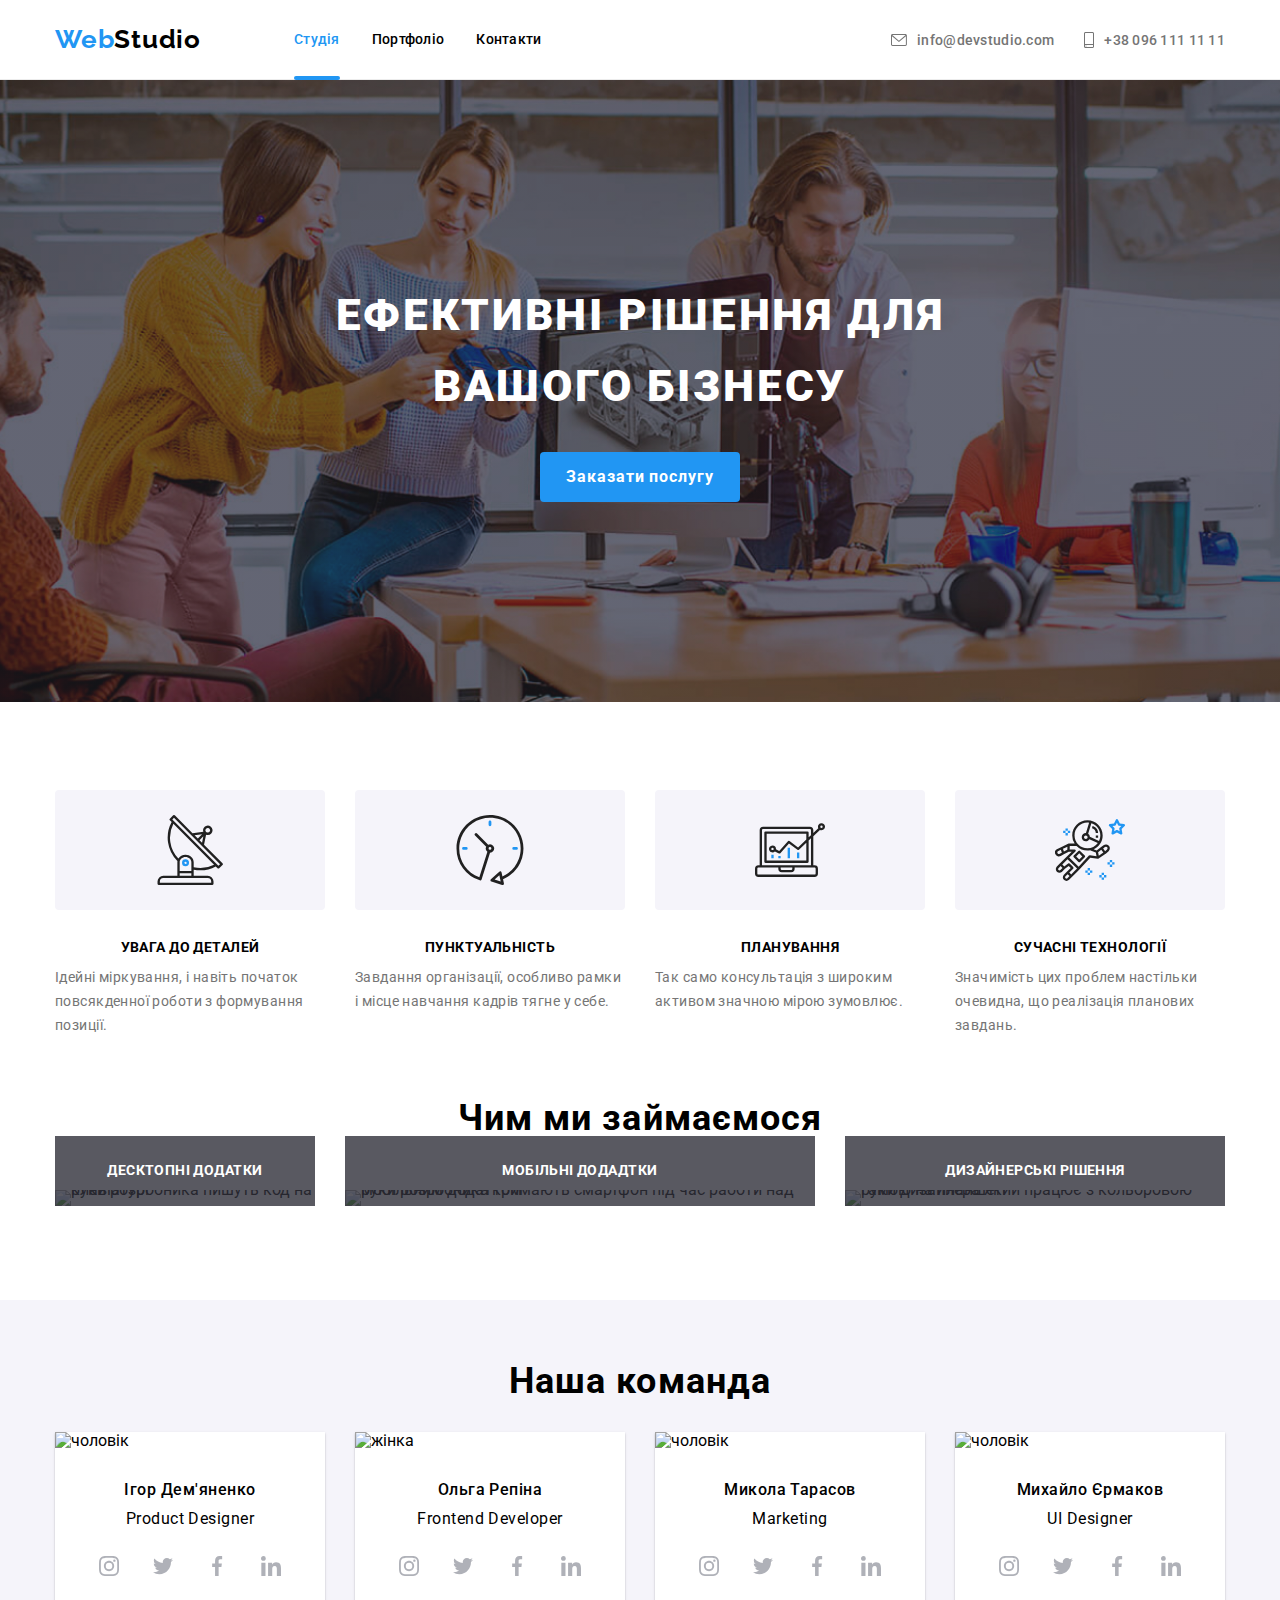
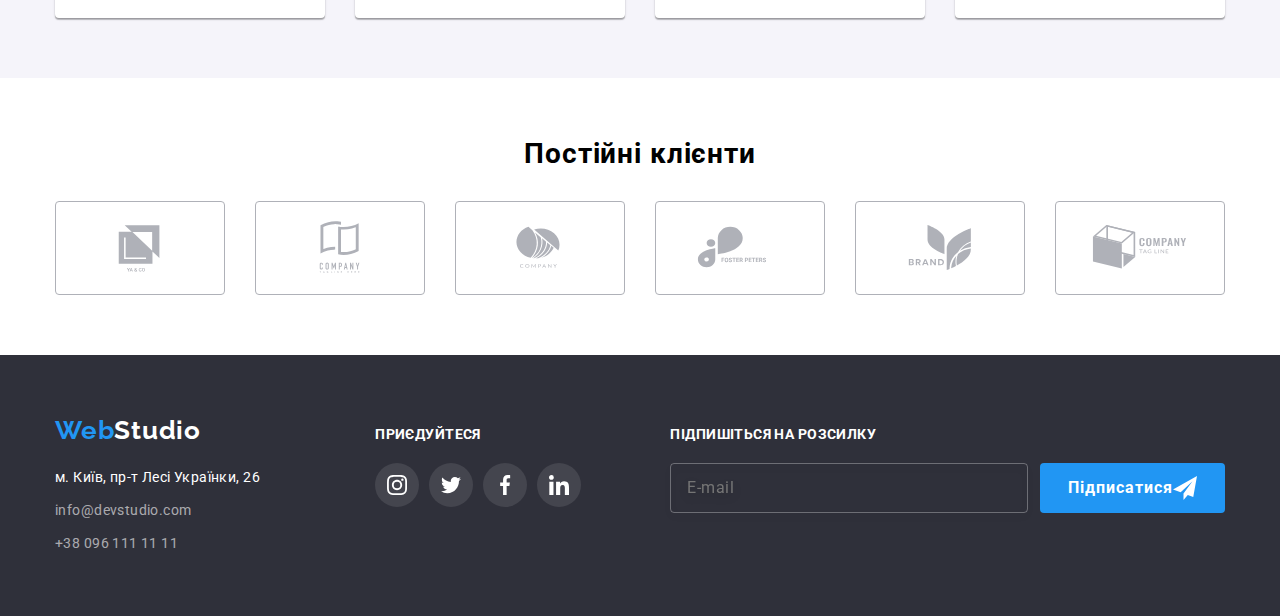
==== commit e69d84c9: "add resize photo" ====
--- a/index.html
+++ b/index.html
@@ -31,78 +31,80 @@
           aria-controls="menu-container"
           data-menu-button
         >
-          <svg width="40" height="40" aria-label="Перемикач мобільного меню">
+          <svg class="header__icon" width="40" height="40" aria-label="Перемикач мобільного меню">
             <use class="icon-cross" href="./img/sprite.svg#menu-cls"></use>
             <use class="icon-menu" href="./img/sprite.svg#menu"></use>
           </svg>
         </button>
 
         <div class="menu-container" id="menu-container" data-menu>
-          <ul class="nav">
-            <li class="nav__item"><a href=" " class="nav__link nav__link--current">Студія</a></li>
-            <li class="nav__item"><a href="./portfolio.html " class="nav__link">Портфоліо</a></li>
-            <li class="nav__item"><a href="./" class="nav__link">Контакти</a></li>
-          </ul>
-          <ul class="contacts">
-            <li class="contacts__item mail-item">
-              <a href="mailto:info@devstudio.com" class="contacts__link email-link">
-                <svg class="contacts__icon" width="16" height="12">
-                  <use href="./img/sprite.svg#envelope"></use>
-                </svg>
-                <span class="contacts__mail">info@devstudio.com</span></a
-              >
-            </li>
-            <li class="contacts__item">
-              <a href="tel:+380961111111" class="contacts__link tel-link">
-                <svg class="contacts__icon" width="10" height="16">
-                  <use href="./img/sprite.svg#smartphone"></use>
-                </svg>
-                <span class="contacts__phone">+38 096 111 11 11</span>
-              </a>
-            </li>
-          </ul>
-          <ul class="socials menu-socials">
-            <li class="socials__item menu-socials__item">
-              <a
-                class="socials__link menu-socials__link"
-                href="./"
-                target="_blank"
-                rel="noopener noreferrer"
-              >
-                <span class="menu-socials__title">Instagram</span>
-              </a>
-            </li>
-            <li class="socials__item menu-socials__item">
-              <a
-                class="socials__link menu-socials__link"
-                href="./"
-                target="_blank"
-                rel="noopener noreferrer"
-              >
-                <span class="menu-socials__title"> Twitter </span>
-              </a>
-            </li>
-            <li class="socials__item menu-socials__item">
-              <a
-                class="socials__link menu-socials__link"
-                href="./"
-                target="_blank"
-                rel="noopener noreferrer"
-              >
-                <span class="menu-socials__title">Facebook</span>
-              </a>
-            </li>
-            <li class="socials__item menu-socials__item">
-              <a
-                class="socials__link menu-socials__link"
-                href="./"
-                target="_blank"
-                rel="noopener noreferrer"
-              >
-                <span class="menu-socials__title">Linkedin</span>
-              </a>
-            </li>
-          </ul>
+          <div class="menu-container__wrapper">
+            <ul class="nav">
+              <li class="nav__item"><a href=" " class="nav__link nav__link--current">Студія</a></li>
+              <li class="nav__item"><a href="./portfolio.html " class="nav__link">Портфоліо</a></li>
+              <li class="nav__item"><a href="./" class="nav__link">Контакти</a></li>
+            </ul>
+            <ul class="contacts">
+              <li class="contacts__item mail-item">
+                <a href="mailto:info@devstudio.com" class="contacts__link email-link">
+                  <svg class="contacts__icon" width="16" height="12">
+                    <use href="./img/sprite.svg#envelope"></use>
+                  </svg>
+                  <span class="contacts__mail">info@devstudio.com</span></a
+                >
+              </li>
+              <li class="contacts__item">
+                <a href="tel:+380961111111" class="contacts__link tel-link">
+                  <svg class="contacts__icon" width="10" height="16">
+                    <use href="./img/sprite.svg#smartphone"></use>
+                  </svg>
+                  <span class="contacts__phone">+38 096 111 11 11</span>
+                </a>
+              </li>
+            </ul>
+            <ul class="socials menu-socials">
+              <li class="socials__item menu-socials__item">
+                <a
+                  class="socials__link menu-socials__link"
+                  href="./"
+                  target="_blank"
+                  rel="noopener noreferrer"
+                >
+                  <span class="menu-socials__title">Instagram</span>
+                </a>
+              </li>
+              <li class="socials__item menu-socials__item">
+                <a
+                  class="socials__link menu-socials__link"
+                  href="./"
+                  target="_blank"
+                  rel="noopener noreferrer"
+                >
+                  <span class="menu-socials__title"> Twitter </span>
+                </a>
+              </li>
+              <li class="socials__item menu-socials__item">
+                <a
+                  class="socials__link menu-socials__link"
+                  href="./"
+                  target="_blank"
+                  rel="noopener noreferrer"
+                >
+                  <span class="menu-socials__title">Facebook</span>
+                </a>
+              </li>
+              <li class="socials__item menu-socials__item">
+                <a
+                  class="socials__link menu-socials__link"
+                  href="./"
+                  target="_blank"
+                  rel="noopener noreferrer"
+                >
+                  <span class="menu-socials__title">Linkedin</span>
+                </a>
+              </li>
+            </ul>
+          </div>
         </div>
       </div>
     </header>
--- a/css/main.min.css
+++ b/css/main.min.css
@@ -1,2 +1,2 @@
-:root{--main-text-color: #212121;--scdry-text-color: #757575;--primary-white-color: #ffffff;--accent-color: #2196f3;--footer-link-color: rgba(255, 255, 255, 0.6);--logo-part-hdr-color: #000000;--logo-part-ftr-color: #ffffff;--footer-bg-color: #2f303a;--icon-uactive-color: #afb1b8;--main-sctn-bg: #f5f4fa}.contacts__link,.footer-contacts__link{display:-webkit-inline-box;display:-ms-inline-flexbox;display:inline-flex;-webkit-box-align:center;-ms-flex-align:center;align-items:center;height:100%;text-decoration:none;-webkit-transition:color 250ms cubic-bezier(0.4, 0, 0.2, 1);transition:color 250ms cubic-bezier(0.4, 0, 0.2, 1)}.hero__button,.projects__button,.modal__form-btn,.subscribe__button{display:-webkit-box;display:-ms-flexbox;display:flex;-webkit-box-align:center;-ms-flex-align:center;align-items:center;-webkit-box-pack:center;-ms-flex-pack:center;justify-content:center;font-size:16px;border:0;border-radius:4px;cursor:pointer;-webkit-transition:-webkit-box-shadow 250ms cubic-bezier(0.4, 0, 0.2, 1);transition:-webkit-box-shadow 250ms cubic-bezier(0.4, 0, 0.2, 1);transition:box-shadow 250ms cubic-bezier(0.4, 0, 0.2, 1);transition:box-shadow 250ms cubic-bezier(0.4, 0, 0.2, 1), -webkit-box-shadow 250ms cubic-bezier(0.4, 0, 0.2, 1)}.footer-socials__subtitle,.subscribe__subtitle{font-weight:700;font-size:14px;line-height:1.14;letter-spacing:0.03em;text-transform:uppercase;color:var(--primary-white-color)}body{font-family:Roboto, sans-serif;background-color:#ffffff;color:var(--title-text-color);margin:0}body.modal-open{overflow:hidden}body.is-open{overflow:hidden}a:hover{cursor:pointer}.features__title,.projects__title{visibility:hidden}.container{margin-right:auto;margin-left:auto;padding-right:15px;padding-left:15px}@media screen and (min-width: 480px){.container{width:480px}}@media screen and (min-width: 768px){.container{width:768px}}h1,h2,h3,ul,li,p{margin:0;padding:0}li{list-style:none}a{text-decoration:none}.header{position:relative;height:80px;border-bottom:1px solid #ececec}.header__container{display:-webkit-box;display:-ms-flexbox;display:flex;-webkit-box-align:center;-ms-flex-align:center;align-items:center;-webkit-box-pack:justify;-ms-flex-pack:justify;justify-content:space-between;height:100%}@media screen and (min-width: 768px){.header__container{display:-webkit-box;display:-ms-flexbox;display:flex;-webkit-box-align:center;-ms-flex-align:center;align-items:center;-webkit-box-pack:start;-ms-flex-pack:start;justify-content:flex-start;gap:88px;height:100%}}.header__logo{display:block}.header__logo-part{color:#000000}.header__menu-btn{display:-webkit-inline-box;display:-ms-inline-flexbox;display:inline-flex;margin:0;padding:0;border:none;background-color:transparent;z-index:10}.header__menu-btn .icon-cross{display:none}.header__menu-btn.is-open .icon-cross{display:block}.header__menu-btn.is-open .icon-menu{display:none}@media screen and (min-width: 768px){.header__menu-btn{display:none}}.hero{max-width:1600px;margin-left:auto;margin-right:auto;padding:118px 0px;background-image:-webkit-gradient(linear, left top, right top, from(rgba(47,48,58,0.4)), to(rgba(47,48,58,0.4))),url("../img/hero-bg.jpeg");background-image:linear-gradient(to right, rgba(47,48,58,0.4), rgba(47,48,58,0.4)),url("../img/hero-bg.jpeg");background-repeat:no-repeat;background-position:center;background-origin:border-box;background-size:auto 100%}.hero__title{max-width:360px;margin:0 auto;font-weight:900;font-size:26px;line-height:calc(42 / 26);text-align:center;letter-spacing:0.06em;text-transform:uppercase;color:var(--primary-white-color)}.hero__button{font-weight:700;line-height:1.88;letter-spacing:.06em;background:var(--accent-color);color:var(--primary-white-color);margin-left:auto;margin-right:auto;margin-top:30px;min-width:200px;min-height:50px;-webkit-transition:-webkit-box-shadow 250ms cubic-bezier(0.4, 0, 0.2, 1);transition:-webkit-box-shadow 250ms cubic-bezier(0.4, 0, 0.2, 1);transition:box-shadow 250ms cubic-bezier(0.4, 0, 0.2, 1);transition:box-shadow 250ms cubic-bezier(0.4, 0, 0.2, 1), -webkit-box-shadow 250ms cubic-bezier(0.4, 0, 0.2, 1)}.hero__button:hover{-webkit-box-shadow:0px 4px 4px rgba(0,0,0,0.15);box-shadow:0px 4px 4px rgba(0,0,0,0.15)}.features{padding-top:60px;padding-bottom:60px}.features__list{display:-webkit-box;display:-ms-flexbox;display:flex;-webkit-box-align:baseline;-ms-flex-align:baseline;align-items:baseline;-webkit-box-pack:center;-ms-flex-pack:center;justify-content:center;-ms-flex-wrap:wrap;flex-wrap:wrap;gap:30px}.features__item{max-width:450px}.features__illustr{display:-webkit-box;display:-ms-flexbox;display:flex;-webkit-box-pack:center;-ms-flex-pack:center;justify-content:center;-webkit-box-align:center;-ms-flex-align:center;align-items:center;max-width:450px;height:120px;background:#f5f4fa;border-radius:4px}.features__subtitle{margin-top:30px;font-weight:700;font-size:14px;line-height:1.14;letter-spacing:0.03em;text-align:center;text-transform:uppercase}.features__descr{margin-top:10px;font-weight:400;font-size:14px;line-height:1.71;letter-spacing:0.03em;color:var(--scdry-text-color)}.services{display:none}.team{padding-top:60px;padding-bottom:60px;background-color:#f5f4fa}.team__title{margin:0 auto;font-weight:700;font-size:28px;line-height:1.17;text-align:center;letter-spacing:0.03em}.team__list{display:-webkit-box;display:-ms-flexbox;display:flex;-webkit-box-pack:center;-ms-flex-pack:center;justify-content:center;-ms-flex-wrap:wrap;flex-wrap:wrap;row-gap:30px;padding-left:0;margin-top:30px}.clients{padding-top:60px;padding-bottom:60px}.clients__title{font-weight:700;font-size:28px;line-height:1.17;text-align:center;letter-spacing:0.03em}.clients__list{display:-webkit-box;display:-ms-flexbox;display:flex;-ms-flex-wrap:wrap;flex-wrap:wrap;gap:30px;padding-left:0;margin-top:30px}.clients__item{-ms-flex-preferred-size:calc((100% - 30px) / 2);flex-basis:calc((100% - 30px) / 2)}.clients__link{display:-webkit-box;display:-ms-flexbox;display:flex;-webkit-box-pack:center;-ms-flex-pack:center;justify-content:center;-webkit-box-align:center;-ms-flex-align:center;align-items:center;padding-top:16px;padding-bottom:16px;width:100%;height:100%;color:#afb1b8;background-color:var(--primary-white-color);border:1px solid #afb1b8;border-radius:4px;-webkit-transition:border-color 250ms cubic-bezier(0.4, 0, 0.2, 1),color 250ms cubic-bezier(0.4, 0, 0.2, 1);transition:border-color 250ms cubic-bezier(0.4, 0, 0.2, 1),color 250ms cubic-bezier(0.4, 0, 0.2, 1)}.clients__link:hover,.clients__link:focus{border-color:var(--accent-color);color:var(--accent-color)}.clients__icon{fill:currentColor}.footer{padding-top:60px;padding-bottom:60px;background-color:#2f303a}.footer__addr-block{display:-webkit-box;display:-ms-flexbox;display:flex;-webkit-box-pack:center;-ms-flex-pack:center;justify-content:center;-webkit-box-align:center;-ms-flex-align:center;align-items:center;-webkit-box-orient:vertical;-webkit-box-direction:normal;-ms-flex-direction:column;flex-direction:column;min-width:231px}.footer__logo-part{color:var(--primary-white-color)}.projects{padding-top:60px;padding-bottom:60px}.projects__filter{display:-webkit-box;display:-ms-flexbox;display:flex;-webkit-box-pack:start;-ms-flex-pack:start;justify-content:start;-ms-flex-wrap:wrap;flex-wrap:wrap;row-gap:15px;-webkit-column-gap:8px;column-gap:8px;padding-left:0;margin-top:0;margin-bottom:0}.projects__button{font-weight:500;line-height:1.63;letter-spacing:.03em;background:#f5f4fa;color:#212121;width:100%;height:38px;padding-left:22px;padding-right:22px;-webkit-transition:color 250ms cubic-bezier(0.4, 0, 0.2, 1),background 250ms cubic-bezier(0.4, 0, 0.2, 1),-webkit-box-shadow 250ms cubic-bezier(0.4, 0, 0.2, 1);transition:color 250ms cubic-bezier(0.4, 0, 0.2, 1),background 250ms cubic-bezier(0.4, 0, 0.2, 1),-webkit-box-shadow 250ms cubic-bezier(0.4, 0, 0.2, 1);transition:box-shadow 250ms cubic-bezier(0.4, 0, 0.2, 1),color 250ms cubic-bezier(0.4, 0, 0.2, 1),background 250ms cubic-bezier(0.4, 0, 0.2, 1);transition:box-shadow 250ms cubic-bezier(0.4, 0, 0.2, 1),color 250ms cubic-bezier(0.4, 0, 0.2, 1),background 250ms cubic-bezier(0.4, 0, 0.2, 1),-webkit-box-shadow 250ms cubic-bezier(0.4, 0, 0.2, 1)}.projects__button:hover,.projects__button:focus,.projects__button:active{background:var(--accent-color);color:var(--primary-white-color);-webkit-box-shadow:0px 1px 3px rgba(0,0,0,0.12),0px 1px 1px rgba(0,0,0,0.14),0px 3px 2px rgba(0,0,0,0.2);box-shadow:0px 1px 3px rgba(0,0,0,0.12),0px 1px 1px rgba(0,0,0,0.14),0px 3px 2px rgba(0,0,0,0.2)}.modal{position:relative;padding:40px;margin-left:auto;margin-right:auto;max-width:450px;background:#fff;-webkit-box-shadow:0px 1px 3px rgba(0,0,0,0.12),0px 1px 1px rgba(0,0,0,0.14),0px 2px 1px rgba(0,0,0,0.2);box-shadow:0px 1px 3px rgba(0,0,0,0.12),0px 1px 1px rgba(0,0,0,0.14),0px 2px 1px rgba(0,0,0,0.2);border-radius:4px;opacity:1;-webkit-transition:opacity 600ms cubic-bezier(0.4, 0, 0.2, 1) 100ms,-webkit-transform 600ms cubic-bezier(0.4, 0, 0.2, 1);transition:opacity 600ms cubic-bezier(0.4, 0, 0.2, 1) 100ms,-webkit-transform 600ms cubic-bezier(0.4, 0, 0.2, 1);transition:transform 600ms cubic-bezier(0.4, 0, 0.2, 1),opacity 600ms cubic-bezier(0.4, 0, 0.2, 1) 100ms;transition:transform 600ms cubic-bezier(0.4, 0, 0.2, 1),opacity 600ms cubic-bezier(0.4, 0, 0.2, 1) 100ms,-webkit-transform 600ms cubic-bezier(0.4, 0, 0.2, 1)}.backdrop.is-hidden .modal{opacity:0;-webkit-transform:perspective(300px) scale(0.1) rotateX(180deg);transform:perspective(300px) scale(0.1) rotateX(180deg)}.modal__title{font-weight:700;font-size:20px;line-height:calc(23 / 20);text-align:center;letter-spacing:0.03em;color:#212121}.modal__close-btn{position:absolute;right:8px;top:8px;width:30px;height:30px;cursor:pointer;background:#ffffff;border:1px solid rgba(0,0,0,0.1);border-radius:50%}.modal__close-icon{-webkit-transition:fill 255ms cubic-bezier(0.4, 0, 0.2, 1);transition:fill 255ms cubic-bezier(0.4, 0, 0.2, 1)}.modal__close-btn:hover .modal__close-icon,.modal__close-btn:focus .modal__close-icon{fill:var(--accent-color)}.modal__form-btn{font-weight:700;line-height:1.88;letter-spacing:.06em;background:var(--accent-color);color:var(--primary-white-color);margin:0 auto;margin-top:30px;width:200px;height:50px}.modal__form-btn:hover,.modal__form-btn:focus{-webkit-box-shadow:0px 4px 4px rgba(0,0,0,0.15);box-shadow:0px 4px 4px rgba(0,0,0,0.15)}.logo{font-family:"Raleway", sans-serif;font-weight:700;font-size:26px;line-height:1.19;letter-spacing:0.03em;color:var(--accent-color)}.contacts{display:none}.socials{display:-webkit-box;display:-ms-flexbox;display:flex;-webkit-box-pack:center;-ms-flex-pack:center;justify-content:center;margin-top:16px;gap:10px}.socials__link{background-color:rgba(0,0,0,0);color:#afb1b8;display:-webkit-box;display:-ms-flexbox;display:flex;-webkit-box-pack:center;-ms-flex-pack:center;justify-content:center;-webkit-box-align:center;-ms-flex-align:center;align-items:center;width:44px;height:44px;border-radius:50%;-webkit-transition:color 250ms cubic-bezier(0.4, 0, 0.2, 1),background-color 250ms cubic-bezier(0.4, 0, 0.2, 1);transition:color 250ms cubic-bezier(0.4, 0, 0.2, 1),background-color 250ms cubic-bezier(0.4, 0, 0.2, 1)}.socials__icon{fill:currentColor}.socials__link:hover .socials__icon,.socials__link:focus .socials__icon{fill:var(--primary-white-color)}.menu-container.is-open{display:-webkit-box;display:-ms-flexbox;display:flex;-webkit-box-orient:vertical;-webkit-box-direction:normal;-ms-flex-direction:column;flex-direction:column;gap:64px;-webkit-transform:translateY(100%);transform:translateY(100%);-webkit-transition:-webkit-transform 600ms cubic-bezier(0.4, 0, 0.2, 1);transition:-webkit-transform 600ms cubic-bezier(0.4, 0, 0.2, 1);transition:transform 600ms cubic-bezier(0.4, 0, 0.2, 1);transition:transform 600ms cubic-bezier(0.4, 0, 0.2, 1), -webkit-transform 600ms cubic-bezier(0.4, 0, 0.2, 1)}@media screen and (min-width: 768px){.menu-container.is-open{-webkit-transform:none;transform:none;display:-webkit-box;display:-ms-flexbox;display:flex;-webkit-box-align:center;-ms-flex-align:center;align-items:center;-webkit-box-orient:horizontal;-webkit-box-direction:normal;-ms-flex-direction:row;flex-direction:row;gap:84px;height:100%;-webkit-transition:none;transition:none}}@media screen and (max-width: 767px){.menu-container{position:fixed;top:-100%;left:0;width:100%;height:100vh;padding:48px 40px;background-color:#fff;overflow-y:scroll;-webkit-transition:-webkit-transform 600ms cubic-bezier(0.4, 0, 0.2, 1);transition:-webkit-transform 600ms cubic-bezier(0.4, 0, 0.2, 1);transition:transform 600ms cubic-bezier(0.4, 0, 0.2, 1);transition:transform 600ms cubic-bezier(0.4, 0, 0.2, 1), -webkit-transform 600ms cubic-bezier(0.4, 0, 0.2, 1)}}@media screen and (min-width: 768px){.menu-container{display:-webkit-box;display:-ms-flexbox;display:flex;-webkit-box-align:center;-ms-flex-align:center;align-items:center;-webkit-box-orient:horizontal;-webkit-box-direction:normal;-ms-flex-direction:row;flex-direction:row;gap:84px;height:100%}}.contacts-box{display:-webkit-box;display:-ms-flexbox;display:flex;-webkit-box-orient:vertical;-webkit-box-direction:normal;-ms-flex-direction:column;flex-direction:column;gap:64px}@media screen and (min-width: 768px){.contacts-box{-webkit-box-orient:horizontal;-webkit-box-direction:normal;-ms-flex-direction:row;flex-direction:row;-webkit-box-align:center;-ms-flex-align:center;align-items:center}}.nav{display:-webkit-box;display:-ms-flexbox;display:flex;-webkit-box-align:start;-ms-flex-align:start;align-items:flex-start;-webkit-box-orient:vertical;-webkit-box-direction:normal;-ms-flex-direction:column;flex-direction:column;gap:32px;-webkit-box-flex:1;-ms-flex-positive:1;flex-grow:1;margin-bottom:auto}@media screen and (min-width: 768px){.nav{-webkit-box-orient:horizontal;-webkit-box-direction:normal;-ms-flex-direction:row;flex-direction:row;-webkit-box-align:center;-ms-flex-align:center;align-items:center;margin-bottom:0;height:100%}}.nav__item{display:block;height:100%}.nav__link{position:relative;display:-webkit-box;display:-ms-flexbox;display:flex;-webkit-box-pack:center;-ms-flex-pack:center;justify-content:center;-webkit-box-align:center;-ms-flex-align:center;align-items:center;height:100%;font-weight:500;font-size:40px;line-height:calc(47 / 40);letter-spacing:0.02em;color:var(--title-text-color);text-decoration:none;-webkit-transition:color 250ms cubic-bezier(0.4, 0, 0.2, 1);transition:color 250ms cubic-bezier(0.4, 0, 0.2, 1)}.nav__link::after{content:" ";display:block;position:absolute;bottom:-1px;width:100%;height:4px;background:var(--accent-color);border-radius:2px;opacity:0}@media screen and (min-width: 768px){.nav__link--current::after{opacity:1}}@media screen and (min-width: 768px){.nav__link{font-size:14px}.nav__link nav__link:hover,.nav__link nav__link:focus,.nav__link nav__link--current{color:var(--accent-color)}}.nav__link--current{color:var(--accent-color)}.contacts{bottom:0;display:-webkit-box;display:-ms-flexbox;display:flex;-webkit-box-align:start;-ms-flex-align:start;align-items:flex-start;-webkit-box-orient:vertical;-webkit-box-direction:reverse;-ms-flex-direction:column-reverse;flex-direction:column-reverse;gap:30px}@media screen and (min-width: 768px){.contacts{-webkit-box-orient:vertical;-webkit-box-direction:normal;-ms-flex-direction:column;flex-direction:column;gap:10px}}.contacts__item{display:-webkit-box;display:-ms-flexbox;display:flex;-webkit-box-align:center;-ms-flex-align:center;align-items:center;-webkit-box-pack:center;-ms-flex-pack:center;justify-content:center;height:100%;font-style:normal;font-weight:500;font-size:28px;line-height:40px;letter-spacing:0.02em;color:var(--accent-color)}@media screen and (max-width: 767px){.contacts__item .contacts__item:not(:last-child){font-size:24px;color:#757575}}@media screen and (min-width: 450px){.contacts__item{font-size:34px}}@media screen and (min-width: 768px){.contacts__item{font-size:12px;color:#757575;line-height:0}}.contacts__link{color:inherit}@media screen and (min-width: 768px){.contacts__link:hover,.contacts__link:focus,.contacts__link--current{color:var(--accent-color)}}.contacts__icon{display:none;fill:currentColor;margin-right:10px}@media screen and (min-width: 768px){.contacts__icon{display:inline-block}}.menu-socials{display:-webkit-box;display:-ms-flexbox;display:flex;-webkit-box-pack:center;-ms-flex-pack:center;justify-content:center;-ms-flex-wrap:wrap;flex-wrap:wrap}.menu-socials__link{display:block;-ms-flex-negative:1;flex-shrink:1;width:100%;height:100%;padding-right:10px;font-weight:500;font-size:18px;line-height:22px;letter-spacing:0.02em;color:var(--accent-color);border-radius:0;border-right:1px solid rgba(33,33,33,0.2)}@media screen and (min-width: 450px){.menu-socials{-webkit-box-pack:start;-ms-flex-pack:start;justify-content:start;-ms-flex-wrap:row;flex-wrap:row}}@media screen and (min-width: 768px){.menu-socials{display:none}}.member{background-color:var(--primary-white-color);max-width:450px;-webkit-box-shadow:0px 1px 3px rgba(0,0,0,0.12),0px 1px 1px rgba(0,0,0,0.14),0px 2px 1px rgba(0,0,0,0.2);box-shadow:0px 1px 3px rgba(0,0,0,0.12),0px 1px 1px rgba(0,0,0,0.14),0px 2px 1px rgba(0,0,0,0.2);border-radius:0px 0px 4px 4px}.member__photo{display:block;width:100%}.member__info{padding-top:30px;padding-bottom:30px}.member__name{font-weight:500;font-size:16px;line-height:1.19;letter-spacing:0.03em;text-align:center}.member__descr{margin-top:10px;font-size:16px;line-height:1.19;letter-spacing:0.03em;color:var(--descr-text-color);text-align:center}.address{margin-top:20px;font-style:normal;font-size:14px;line-height:1.71;letter-spacing:0.03em;text-align:center}.address__link{display:block;margin:0 auto;font-size:14px;line-height:1.71;letter-spacing:0.03em;color:var(--primary-white-color);-webkit-transition:color 250ms cubic-bezier(0.4, 0, 0.2, 1);transition:color 250ms cubic-bezier(0.4, 0, 0.2, 1)}.address__link:hover,.address__link:focus{color:var(--accent-color)}.footer-socials{display:-webkit-box;display:-ms-flexbox;display:flex;-webkit-box-orient:vertical;-webkit-box-direction:normal;-ms-flex-direction:column;flex-direction:column;-webkit-box-align:center;-ms-flex-align:center;align-items:center;gap:20px;padding-top:12px;min-width:206px;margin-top:60px}.footer-socials__list{display:-webkit-box;display:-ms-flexbox;display:flex;-webkit-box-pack:start;-ms-flex-pack:start;justify-content:flex-start;gap:10px}.footer-socials__link{background-color:rgba(255,255,255,0.1);color:#fff;-webkit-transition:background-color 250ms cubic-bezier(0.4, 0, 0.2, 1);transition:background-color 250ms cubic-bezier(0.4, 0, 0.2, 1)}.footer-socials__link:hover,.footer-socials__link:focus{background-color:var(--accent-color)}.footer-socials__icon{fill:#fff}.subscribe{margin-top:60px}.subscribe__subtitle{text-align:center}.subscribe__form{display:-webkit-box;display:-ms-flexbox;display:flex;-webkit-box-orient:vertical;-webkit-box-direction:normal;-ms-flex-direction:column;flex-direction:column;-webkit-box-align:center;-ms-flex-align:center;align-items:center;gap:20px;margin-top:20px}.subscribe__input-wrapper{width:100%}.subscribe__form-input{width:100%}.subscribe__form-input{display:block;max-width:450px;max-width:100%;height:50px;padding-left:16px;font-size:16px;line-height:20px;letter-spacing:0.03em;color:rgba(255,255,255,0.6);background-color:transparent;border:1px solid rgba(255,255,255,0.3);-webkit-filter:drop-shadow(0px 4px 4px rgba(0,0,0,0.15));filter:drop-shadow(0px 4px 4px rgba(0,0,0,0.15));border-radius:4px}.subscribe__button{font-weight:700;line-height:1.88;letter-spacing:.06em;background:var(--accent-color);color:var(--primary-white-color);max-width:200px;min-height:50px;padding-left:28px;padding-right:28px}.subscribe__button-icon{fill:var(--primary-white-color)}.form{width:100%;margin-right:0}.form__box{position:relative;display:-webkit-box;display:-ms-flexbox;display:flex;-webkit-box-orient:vertical;-webkit-box-direction:normal;-ms-flex-direction:column;flex-direction:column;font-size:12px;line-height:calc(14 / 12);letter-spacing:0.01em;color:#757575;cursor:pointer;-webkit-transition:fill 250ms cubic-bezier(0.4, 0, 0.2, 1);transition:fill 250ms cubic-bezier(0.4, 0, 0.2, 1)}.form__box:not(:first-child){margin-top:10px}.form__box:nth-child(1){margin-top:12px}.form__label{display:-webkit-box;display:-ms-flexbox;display:flex;-webkit-box-align:center;-ms-flex-align:center;align-items:center;-webkit-box-pack:start;-ms-flex-pack:start;justify-content:flex-start;height:24px;-webkit-user-select:none;-moz-user-select:none;-ms-user-select:none;user-select:none}.form__input{margin-top:4px;padding:12px 42px;height:40px;border:1px solid rgba(33,33,33,0.2);border-radius:4px;-webkit-transition:border-color 250ms cubic-bezier(0.4, 0, 0.2, 1);transition:border-color 250ms cubic-bezier(0.4, 0, 0.2, 1)}.form__input:hover,.form__input:focus{border-color:var(--accent-color)}.form__icon{position:absolute;bottom:14px;left:14px;-webkit-transition:fill 250ms cubic-bezier(0.4, 0, 0.2, 1);transition:fill 250ms cubic-bezier(0.4, 0, 0.2, 1)}.form__input:hover+.form__icon,.form__input:focus+.form__icon{fill:var(--accent-color)}.form__textarea{resize:none;margin-top:4px;height:120px;display:block;padding:12px 16px;border:1px solid rgba(33,33,33,0.2);border-radius:4px;-webkit-transition:border-color 250ms cubic-bezier(0.4, 0, 0.2, 1);transition:border-color 250ms cubic-bezier(0.4, 0, 0.2, 1)}.form__textarea::-webkit-input-placeholder{color:rgba(117,117,117,0.5)}.form__textarea:-ms-input-placeholder{color:rgba(117,117,117,0.5)}.form__textarea::-ms-input-placeholder{color:rgba(117,117,117,0.5)}.form__textarea::placeholder{color:rgba(117,117,117,0.5)}@media screen and (max-width: 453px){.form .checkbox-label{display:-webkit-box;display:-ms-flexbox;display:flex;-webkit-box-pack:center;-ms-flex-pack:center;justify-content:center;-ms-flex-wrap:wrap;flex-wrap:wrap}}.form__checkbox-box{position:relative;display:-webkit-box;display:-ms-flexbox;display:flex;-webkit-box-pack:center;-ms-flex-pack:center;justify-content:center;-webkit-box-align:center;-ms-flex-align:center;align-items:center;padding-top:20px;font-size:12px;line-height:calc(24 / 14);letter-spacing:0.03em;color:#757575}.form__checkbox{appearance:none;-webkit-appearance:none;-moz-appearance:none;padding:0;margin:0;border:none}.form__checkbox-custom{margin-top:0;margin-right:7px;display:-webkit-box;display:-ms-flexbox;display:flex;-webkit-box-pack:center;-ms-flex-pack:center;justify-content:center;-webkit-box-align:center;-ms-flex-align:center;align-items:center;width:16px;height:15px;background-color:transparent;background-image:url(../img/icons/modal-check.svg);background-size:auto;background-position:center;background-repeat:no-repeat;background-size:1em;background-origin:border-box;border:1px solid #212121;border-radius:2px;pointer-events:none}.form__checkbox:checked+.form__checkbox-custom{fill-opacity:1}.form__checkbox:checked+.form__checkbox-custom{border:none;background-color:var(--accent-color);fill:var(--primary-white-color)}.form__checkbox-link{color:var(--accent-color);text-decoration:underline;text-underline-offset:1px;margin-left:4px}.cards-grid{margin-top:40px}.card{max-width:450px;margin-bottom:30px;-webkit-transition:-webkit-box-shadow 250ms cubic-bezier(0.4, 0, 0.2, 1);transition:-webkit-box-shadow 250ms cubic-bezier(0.4, 0, 0.2, 1);transition:box-shadow 250ms cubic-bezier(0.4, 0, 0.2, 1);transition:box-shadow 250ms cubic-bezier(0.4, 0, 0.2, 1), -webkit-box-shadow 250ms cubic-bezier(0.4, 0, 0.2, 1)}.card__illustr{position:relative;overflow:hidden;-webkit-transition:-webkit-box-shadow 250ms cubic-bezier(0.4, 0, 0.2, 1);transition:-webkit-box-shadow 250ms cubic-bezier(0.4, 0, 0.2, 1);transition:box-shadow 250ms cubic-bezier(0.4, 0, 0.2, 1);transition:box-shadow 250ms cubic-bezier(0.4, 0, 0.2, 1), -webkit-box-shadow 250ms cubic-bezier(0.4, 0, 0.2, 1)}.card:hover .card__illustr{-webkit-box-shadow:0px 4px 4px rgba(0,0,0,0.25);box-shadow:0px 4px 4px rgba(0,0,0,0.25)}.card__img{display:block;width:100%}.card__footer{border:1px solid #eeeeee;border-top:none;padding:20px 24px}.card__overlay{position:absolute;top:100%;left:0;-webkit-transition:-webkit-transform 250ms cubic-bezier(0.4, 0, 0.2, 1);transition:-webkit-transform 250ms cubic-bezier(0.4, 0, 0.2, 1);transition:transform 250ms cubic-bezier(0.4, 0, 0.2, 1);transition:transform 250ms cubic-bezier(0.4, 0, 0.2, 1), -webkit-transform 250ms cubic-bezier(0.4, 0, 0.2, 1);padding:63px 24px;width:100%;height:100%;background:rgba(33,150,243,0.9);font-weight:400;font-size:18px;line-height:1.56;letter-spacing:0.03em;color:#ffffff}.card:hover .card__overlay{-webkit-transform:translateY(-100%);transform:translateY(-100%)}.card__title{margin-top:0;margin-bottom:0;font-weight:700;font-size:18px;line-height:2;letter-spacing:0.06em;color:var(--main-text-color)}.card__descr{margin-top:4px;margin-bottom:0;font-size:16px;line-height:1.88;letter-spacing:0.03em;color:var(--scdry-text-color)}.card:hover{-webkit-box-shadow:0px 1px 3px rgba(0,0,0,0.12),0px 1px 1px rgba(0,0,0,0.14),0px 3px 2px rgba(0,0,0,0.2);box-shadow:0px 1px 3px rgba(0,0,0,0.12),0px 1px 1px rgba(0,0,0,0.14),0px 3px 2px rgba(0,0,0,0.2)}.footer-contacts{display:-webkit-box;display:-ms-flexbox;display:flex;-webkit-box-orient:vertical;-webkit-box-direction:normal;-ms-flex-direction:column;flex-direction:column;-webkit-box-align:center;-ms-flex-align:center;align-items:center;gap:9px;margin-top:9px}.footer-contacts__link{font-weight:400;font-size:14px;line-height:1.71;letter-spacing:0.03em;color:rgba(255,255,255,0.6)}.footer-contacts__link:hover,.footer-contacts__link:focus{color:var(--accent-color)}.backdrop{position:fixed;top:0;left:0;width:100%;height:100%;background:rgba(0,0,0,0.2);opacity:1;-webkit-transition:opacity 900ms cubic-bezier(0.4, 0, 0.2, 1),visibility 900ms cubic-bezier(0.4, 0, 0.2, 1);transition:opacity 900ms cubic-bezier(0.4, 0, 0.2, 1),visibility 900ms cubic-bezier(0.4, 0, 0.2, 1);z-index:20;padding:93px 15px 94px 15px;overflow-y:scroll}.backdrop.is-hidden{opacity:0;visibility:hidden;pointer-events:none}
+:root{--main-text-color: #212121;--scdry-text-color: #757575;--primary-white-color: #ffffff;--accent-color: #2196f3;--footer-link-color: rgba(255, 255, 255, 0.6);--logo-part-hdr-color: #000000;--logo-part-ftr-color: #ffffff;--footer-bg-color: #2f303a;--icon-uactive-color: #afb1b8;--main-sctn-bg: #f5f4fa}.contacts__link,.footer-contacts__link{display:-webkit-inline-box;display:-ms-inline-flexbox;display:inline-flex;-webkit-box-align:center;-ms-flex-align:center;align-items:center;height:100%;text-decoration:none;-webkit-transition:color 250ms cubic-bezier(0.4, 0, 0.2, 1);transition:color 250ms cubic-bezier(0.4, 0, 0.2, 1)}.hero__button,.projects__button,.modal__form-btn,.subscribe__button{display:-webkit-box;display:-ms-flexbox;display:flex;-webkit-box-align:center;-ms-flex-align:center;align-items:center;-webkit-box-pack:center;-ms-flex-pack:center;justify-content:center;font-size:16px;border:0;border-radius:4px;cursor:pointer;-webkit-transition:-webkit-box-shadow 250ms cubic-bezier(0.4, 0, 0.2, 1);transition:-webkit-box-shadow 250ms cubic-bezier(0.4, 0, 0.2, 1);transition:box-shadow 250ms cubic-bezier(0.4, 0, 0.2, 1);transition:box-shadow 250ms cubic-bezier(0.4, 0, 0.2, 1), -webkit-box-shadow 250ms cubic-bezier(0.4, 0, 0.2, 1)}.footer-socials__subtitle,.subscribe__subtitle{font-weight:700;font-size:14px;line-height:1.14;letter-spacing:0.03em;text-transform:uppercase;color:var(--primary-white-color)}body{font-family:Roboto, sans-serif;background-color:#ffffff;color:var(--title-text-color);margin:0}body.modal-open{overflow:hidden}body.is-open{overflow:hidden}a:hover{cursor:pointer}.features__title,.projects__title{visibility:hidden}.container{margin-right:auto;margin-left:auto;padding-right:15px;padding-left:15px}@media screen and (min-width: 480px){.container{width:480px}}@media screen and (min-width: 768px){.container{width:768px}}@media screen and (min-width: 1200px){.container{width:1200px}}h1,h2,h3,ul,li,p{margin:0;padding:0}li{list-style:none}a{text-decoration:none}.header{position:relative;height:80px;border-bottom:1px solid #ececec}.header__container{display:-webkit-box;display:-ms-flexbox;display:flex;-webkit-box-align:center;-ms-flex-align:center;align-items:center;-webkit-box-pack:justify;-ms-flex-pack:justify;justify-content:space-between;height:100%}@media screen and (min-width: 768px){.header__container{-webkit-box-pack:start;-ms-flex-pack:start;justify-content:start;gap:88px;height:100%}}@media screen and (min-width: 1200px){.header__container{gap:93px}}.header__logo{display:block;z-index:1}.header__logo-part{color:#000000}.header__menu-btn{display:-webkit-inline-box;display:-ms-inline-flexbox;display:inline-flex;margin:0;padding:0;border:none;background-color:transparent;z-index:10}.header__menu-btn__icon:hover,.header__menu-btn__icon:focus{fill:var(--accent-color)}.header__menu-btn .icon-cross{display:none}.header__menu-btn.is-open .icon-cross{display:block}.header__menu-btn.is-open .icon-menu{display:none}@media screen and (min-width: 768px){.header__menu-btn{display:none}}.header__icon:hover,.header__icon:focus{fill:var(--accent-color)}.hero{max-width:1600px;margin-left:auto;margin-right:auto;padding:118px 0px;background-image:-webkit-gradient(linear, left top, right top, from(rgba(47,48,58,0.4)), to(rgba(47,48,58,0.4))),url("../img/hero-bg.jpeg");background-image:linear-gradient(to right, rgba(47,48,58,0.4), rgba(47,48,58,0.4)),url("../img/hero-bg.jpeg");background-repeat:no-repeat;background-position:center;background-origin:border-box;background-size:auto 100%}@media screen and (min-width: 1200px){.hero{padding:200px 0px}}.hero__title{max-width:360px;margin:0 auto;font-weight:900;font-size:26px;line-height:calc(42 / 26);text-align:center;letter-spacing:0.06em;text-transform:uppercase;color:var(--primary-white-color)}@media screen and (min-width: 1200px){.hero__title{max-width:696px;font-weight:900;font-size:44px}}.hero__button{font-weight:700;line-height:1.88;letter-spacing:.06em;background:var(--accent-color);color:var(--primary-white-color);margin-left:auto;margin-right:auto;margin-top:30px;min-width:200px;min-height:50px;-webkit-transition:-webkit-box-shadow 250ms cubic-bezier(0.4, 0, 0.2, 1);transition:-webkit-box-shadow 250ms cubic-bezier(0.4, 0, 0.2, 1);transition:box-shadow 250ms cubic-bezier(0.4, 0, 0.2, 1);transition:box-shadow 250ms cubic-bezier(0.4, 0, 0.2, 1), -webkit-box-shadow 250ms cubic-bezier(0.4, 0, 0.2, 1)}.hero__button:hover{-webkit-box-shadow:0px 4px 4px rgba(0,0,0,0.15);box-shadow:0px 4px 4px rgba(0,0,0,0.15)}.features{padding-top:60px;padding-bottom:60px}.features__list{display:-webkit-box;display:-ms-flexbox;display:flex;-webkit-box-align:baseline;-ms-flex-align:baseline;align-items:baseline;-webkit-box-pack:center;-ms-flex-pack:center;justify-content:center;-ms-flex-wrap:wrap;flex-wrap:wrap;gap:30px}@media screen and (min-width: 768px){.features__list{-webkit-box-pack:start;-ms-flex-pack:start;justify-content:flex-start}}.features__item{-ms-flex-preferred-size:100%;flex-basis:100%}@media screen and (min-width: 768px){.features__item{-ms-flex-preferred-size:calc((100% - 30px) / 2);flex-basis:calc((100% - 30px) / 2)}}@media screen and (min-width: 1200px){.features__item{-ms-flex-preferred-size:calc((100% - 3 * 30px) / 4);flex-basis:calc((100% - 3 * 30px) / 4)}}.features__illustr{display:-webkit-box;display:-ms-flexbox;display:flex;-webkit-box-pack:center;-ms-flex-pack:center;justify-content:center;-webkit-box-align:center;-ms-flex-align:center;align-items:center;max-width:450px;height:120px;background:#f5f4fa;border-radius:4px}.features__subtitle{margin-top:30px;font-weight:700;font-size:14px;line-height:1.14;letter-spacing:0.03em;text-align:center;text-transform:uppercase}.features__descr{margin-top:10px;font-weight:400;font-size:14px;line-height:1.71;letter-spacing:0.03em;color:var(--scdry-text-color)}.services{padding-bottom:94px;display:none}@media screen and (min-width: 1200px){.services{display:block}}.services__title{font-weight:700;font-size:36px;line-height:1.17;text-align:center;letter-spacing:0.03em}.services__list{display:-webkit-box;display:-ms-flexbox;display:flex;gap:30px;margin-top:50px;line-height:0}.services__item{display:inline-block;position:relative}.services__descr{display:-webkit-box;display:-ms-flexbox;display:flex;-webkit-box-pack:center;-ms-flex-pack:center;justify-content:center;-webkit-box-align:center;-ms-flex-align:center;align-items:center;position:absolute;bottom:0;width:100%;height:70px;background:rgba(47,48,58,0.8);font-weight:700;font-size:14px;line-height:1.14;letter-spacing:0.03em;text-transform:uppercase;color:var(--primary-white-color)}.team{padding-top:60px;padding-bottom:60px;background-color:#f5f4fa}.team__title{margin:0 auto;font-weight:700;font-size:28px;line-height:1.17;text-align:center;letter-spacing:0.03em}@media screen and (min-width: 1200px){.team__title{font-size:36px}}.team__list{display:-webkit-box;display:-ms-flexbox;display:flex;-webkit-box-pack:center;-ms-flex-pack:center;justify-content:center;-ms-flex-wrap:wrap;flex-wrap:wrap;gap:30px;padding-left:0;margin-top:30px}.clients{padding-top:60px;padding-bottom:60px}.clients__title{font-weight:700;font-size:28px;line-height:1.17;text-align:center;letter-spacing:0.03em}@media screen and (min-width: 1200px){.clients__title{ont-size:36px}}.clients__list{display:-webkit-box;display:-ms-flexbox;display:flex;-ms-flex-wrap:wrap;flex-wrap:wrap;gap:30px;padding-left:0;margin-top:30px}.clients__item{-ms-flex-preferred-size:calc((100% - 30px) / 2);flex-basis:calc((100% - 30px) / 2)}@media screen and (min-width: 768px){.clients__item{-ms-flex-preferred-size:calc((100% - 2 * 30px) / 3);flex-basis:calc((100% - 2 * 30px) / 3)}}@media screen and (min-width: 1200px){.clients__item{-ms-flex-preferred-size:calc((100% - 5 * 30px) / 6);flex-basis:calc((100% - 5 * 30px) / 6)}}.clients__link{display:-webkit-box;display:-ms-flexbox;display:flex;-webkit-box-pack:center;-ms-flex-pack:center;justify-content:center;-webkit-box-align:center;-ms-flex-align:center;align-items:center;padding-top:16px;padding-bottom:16px;width:100%;height:100%;color:#afb1b8;background-color:var(--primary-white-color);border:1px solid #afb1b8;border-radius:4px;-webkit-transition:border-color 250ms cubic-bezier(0.4, 0, 0.2, 1),color 250ms cubic-bezier(0.4, 0, 0.2, 1);transition:border-color 250ms cubic-bezier(0.4, 0, 0.2, 1),color 250ms cubic-bezier(0.4, 0, 0.2, 1)}.clients__link:hover,.clients__link:focus{border-color:var(--accent-color);color:var(--accent-color)}.clients__icon{fill:currentColor}.footer{padding-top:60px;padding-bottom:60px;background-color:#2f303a}@media screen and (min-width: 768px){.footer__container{display:-webkit-box;display:-ms-flexbox;display:flex;-webkit-box-pack:center;-ms-flex-pack:center;justify-content:center;-webkit-box-align:baseline;-ms-flex-align:baseline;align-items:baseline;-ms-flex-wrap:wrap;flex-wrap:wrap;-webkit-column-gap:165px;column-gap:165px}}@media screen and (min-width: 1200px){.footer__container{-webkit-box-orient:horizontal;-webkit-box-direction:normal;-ms-flex-flow:row;flex-flow:row;-webkit-box-pack:justify;-ms-flex-pack:justify;justify-content:space-between;gap:70px}}.footer__addr-block{display:-webkit-box;display:-ms-flexbox;display:flex;-webkit-box-pack:center;-ms-flex-pack:center;justify-content:center;-webkit-box-align:center;-ms-flex-align:center;align-items:center;-webkit-box-orient:vertical;-webkit-box-direction:normal;-ms-flex-direction:column;flex-direction:column;min-width:231px}@media screen and (min-width: 1200px){.footer__addr-block{-webkit-box-align:start;-ms-flex-align:start;align-items:flex-start}}@media screen and (min-width: 1200px){.footer__addr-block{-webkit-box-pack:start;-ms-flex-pack:start;justify-content:start}}.footer__logo-part{color:var(--primary-white-color)}.projects{padding-top:60px;padding-bottom:60px}.projects__filter{display:-webkit-box;display:-ms-flexbox;display:flex;-webkit-box-pack:start;-ms-flex-pack:start;justify-content:start;-ms-flex-wrap:wrap;flex-wrap:wrap;row-gap:15px;-webkit-column-gap:8px;column-gap:8px}@media screen and (min-width: 768px){.projects__filter{-webkit-box-pack:center;-ms-flex-pack:center;justify-content:center;gap:8px}}.projects__button{font-weight:500;line-height:1.63;letter-spacing:.03em;background:#f5f4fa;color:#212121;width:100%;height:38px;padding-left:22px;padding-right:22px;-webkit-transition:color 250ms cubic-bezier(0.4, 0, 0.2, 1),background 250ms cubic-bezier(0.4, 0, 0.2, 1),-webkit-box-shadow 250ms cubic-bezier(0.4, 0, 0.2, 1);transition:color 250ms cubic-bezier(0.4, 0, 0.2, 1),background 250ms cubic-bezier(0.4, 0, 0.2, 1),-webkit-box-shadow 250ms cubic-bezier(0.4, 0, 0.2, 1);transition:box-shadow 250ms cubic-bezier(0.4, 0, 0.2, 1),color 250ms cubic-bezier(0.4, 0, 0.2, 1),background 250ms cubic-bezier(0.4, 0, 0.2, 1);transition:box-shadow 250ms cubic-bezier(0.4, 0, 0.2, 1),color 250ms cubic-bezier(0.4, 0, 0.2, 1),background 250ms cubic-bezier(0.4, 0, 0.2, 1),-webkit-box-shadow 250ms cubic-bezier(0.4, 0, 0.2, 1)}.projects__button:hover,.projects__button:focus,.projects__button:active{background:var(--accent-color);color:var(--primary-white-color);-webkit-box-shadow:0px 1px 3px rgba(0,0,0,0.12),0px 1px 1px rgba(0,0,0,0.14),0px 3px 2px rgba(0,0,0,0.2);box-shadow:0px 1px 3px rgba(0,0,0,0.12),0px 1px 1px rgba(0,0,0,0.14),0px 3px 2px rgba(0,0,0,0.2)}.modal{position:relative;padding:40px;margin-left:auto;margin-right:auto;max-width:450px;background:#fff;-webkit-box-shadow:0px 1px 3px rgba(0,0,0,0.12),0px 1px 1px rgba(0,0,0,0.14),0px 2px 1px rgba(0,0,0,0.2);box-shadow:0px 1px 3px rgba(0,0,0,0.12),0px 1px 1px rgba(0,0,0,0.14),0px 2px 1px rgba(0,0,0,0.2);border-radius:4px;opacity:1;-webkit-transition:opacity 600ms cubic-bezier(0.4, 0, 0.2, 1) 100ms,-webkit-transform 600ms cubic-bezier(0.4, 0, 0.2, 1);transition:opacity 600ms cubic-bezier(0.4, 0, 0.2, 1) 100ms,-webkit-transform 600ms cubic-bezier(0.4, 0, 0.2, 1);transition:transform 600ms cubic-bezier(0.4, 0, 0.2, 1),opacity 600ms cubic-bezier(0.4, 0, 0.2, 1) 100ms;transition:transform 600ms cubic-bezier(0.4, 0, 0.2, 1),opacity 600ms cubic-bezier(0.4, 0, 0.2, 1) 100ms,-webkit-transform 600ms cubic-bezier(0.4, 0, 0.2, 1)}@media screen and (min-width: 768px){.modal{max-width:528px}}.backdrop.is-hidden .modal{opacity:0;-webkit-transform:perspective(300px) scale(0.1) rotateX(180deg);transform:perspective(300px) scale(0.1) rotateX(180deg)}.modal__title{font-weight:700;font-size:20px;line-height:calc(23 / 20);text-align:center;letter-spacing:0.03em;color:#212121}.modal__close-btn{position:absolute;right:8px;top:8px;width:30px;height:30px;cursor:pointer;background:#ffffff;border:1px solid rgba(0,0,0,0.1);border-radius:50%}.modal__close-icon{-webkit-transition:fill 255ms cubic-bezier(0.4, 0, 0.2, 1);transition:fill 255ms cubic-bezier(0.4, 0, 0.2, 1)}.modal__close-btn:hover .modal__close-icon,.modal__close-btn:focus .modal__close-icon{fill:var(--accent-color)}.modal__form-btn{font-weight:700;line-height:1.88;letter-spacing:.06em;background:var(--accent-color);color:var(--primary-white-color);margin:0 auto;margin-top:30px;width:200px;height:50px}.modal__form-btn:hover,.modal__form-btn:focus{-webkit-box-shadow:0px 4px 4px rgba(0,0,0,0.15);box-shadow:0px 4px 4px rgba(0,0,0,0.15)}.logo{font-family:"Raleway", sans-serif;font-weight:700;font-size:26px;line-height:1.19;letter-spacing:0.03em;color:var(--accent-color)}.nav{display:-webkit-box;display:-ms-flexbox;display:flex;-webkit-box-align:start;-ms-flex-align:start;align-items:flex-start;-webkit-box-orient:vertical;-webkit-box-direction:normal;-ms-flex-direction:column;flex-direction:column;gap:32px;margin-bottom:auto;max-width:480px}@media screen and (min-width: 768px){.nav{-webkit-box-orient:horizontal;-webkit-box-direction:normal;-ms-flex-direction:row;flex-direction:row;-webkit-box-align:center;-ms-flex-align:center;align-items:center;margin-bottom:0;height:100%}}.nav__item{display:block;height:100%}.nav__link{position:relative;display:-webkit-box;display:-ms-flexbox;display:flex;-webkit-box-pack:center;-ms-flex-pack:center;justify-content:center;-webkit-box-align:center;-ms-flex-align:center;align-items:center;height:100%;font-weight:500;font-size:40px;line-height:calc(47 / 40);letter-spacing:0.02em;color:var(--title-text-color);text-decoration:none;-webkit-transition:color 250ms cubic-bezier(0.4, 0, 0.2, 1);transition:color 250ms cubic-bezier(0.4, 0, 0.2, 1)}.nav__link::after{content:" ";display:block;position:absolute;bottom:-1px;width:100%;height:4px;background:var(--accent-color);border-radius:2px;opacity:0}@media screen and (min-width: 768px){.nav__link--current::after{opacity:1}}@media screen and (min-width: 768px){.nav__link:hover,.nav__link:focus,.nav__link--current{color:var(--accent-color)}}@media screen and (min-width: 768px){.nav__link{font-size:14px}}.nav__link--current{color:var(--accent-color)}.contacts{bottom:0;display:-webkit-box;display:-ms-flexbox;display:flex;-webkit-box-align:start;-ms-flex-align:start;align-items:flex-start;-webkit-box-orient:vertical;-webkit-box-direction:reverse;-ms-flex-direction:column-reverse;flex-direction:column-reverse;gap:30px}@media screen and (min-width: 768px){.contacts{-webkit-box-orient:vertical;-webkit-box-direction:normal;-ms-flex-direction:column;flex-direction:column;-webkit-box-pack:center;-ms-flex-pack:center;justify-content:center;gap:10px}}@media screen and (min-width: 1200px){.contacts{-webkit-box-orient:horizontal;-webkit-box-direction:normal;-ms-flex-direction:row;flex-direction:row;-webkit-box-align:center;-ms-flex-align:center;align-items:center;gap:30px}}.contacts__item{display:-webkit-box;display:-ms-flexbox;display:flex;-webkit-box-align:center;-ms-flex-align:center;align-items:center;-webkit-box-pack:center;-ms-flex-pack:center;justify-content:center;font-style:normal;font-weight:500;font-size:34px;line-height:40px;letter-spacing:0.02em;color:var(--accent-color)}@media screen and (max-width: 450px){.contacts__item{font-size:26px}}.contacts__item.mail-item{font-size:24px;color:#757575}@media screen and (min-width: 768px){.contacts__item.mail-item{font-size:12px;color:#757575;line-height:14px}}@media screen and (min-width: 1200px){.contacts__item.mail-item{font-size:14px}}@media screen and (min-width: 768px){.contacts__item{font-size:12px;color:#757575;line-height:0}}@media screen and (min-width: 1200px){.contacts__item{font-size:14px;line-height:calc(16 / 14);margin-left:auto}}.contacts__link{color:inherit}@media screen and (min-width: 768px){.contacts__link:hover,.contacts__link:focus,.contacts__link--current{color:var(--accent-color)}}.contacts__icon{display:none;fill:currentColor;margin-right:10px}@media screen and (min-width: 768px){.contacts__icon{display:inline-block}}.socials{display:-webkit-box;display:-ms-flexbox;display:flex;-webkit-box-pack:center;-ms-flex-pack:center;justify-content:center;margin-top:16px;gap:10px}.socials__link{background-color:rgba(0,0,0,0);color:#afb1b8;display:-webkit-box;display:-ms-flexbox;display:flex;-webkit-box-pack:center;-ms-flex-pack:center;justify-content:center;-webkit-box-align:center;-ms-flex-align:center;align-items:center;width:44px;height:44px;border-radius:50%;-webkit-transition:color 250ms cubic-bezier(0.4, 0, 0.2, 1),background-color 250ms cubic-bezier(0.4, 0, 0.2, 1);transition:color 250ms cubic-bezier(0.4, 0, 0.2, 1),background-color 250ms cubic-bezier(0.4, 0, 0.2, 1)}@media screen and (min-width: 768px){.socials__link:hover,.socials__link:focus{background-color:var(--accent-color)}}.socials__icon{fill:currentColor}.socials__link:hover .socials__icon,.socials__link:focus .socials__icon{fill:var(--primary-white-color)}.menu-container.is-open{display:-webkit-box;display:-ms-flexbox;display:flex;-webkit-box-orient:vertical;-webkit-box-direction:normal;-ms-flex-direction:column;flex-direction:column;-webkit-box-align:center;-ms-flex-align:center;align-items:center;z-index:5;-webkit-transform:translateY(100%);transform:translateY(100%);-webkit-transition:-webkit-transform 600ms cubic-bezier(0.4, 0, 0.2, 1);transition:-webkit-transform 600ms cubic-bezier(0.4, 0, 0.2, 1);transition:transform 600ms cubic-bezier(0.4, 0, 0.2, 1);transition:transform 600ms cubic-bezier(0.4, 0, 0.2, 1), -webkit-transform 600ms cubic-bezier(0.4, 0, 0.2, 1)}@media screen and (min-width: 768px){.menu-container.is-open{-webkit-transform:none;transform:none;-webkit-box-orient:horizontal;-webkit-box-direction:normal;-ms-flex-direction:row;flex-direction:row;gap:84px;height:100%;-webkit-transition:none;transition:none}}@media screen and (max-width: 767px){.menu-container{display:-webkit-box;display:-ms-flexbox;display:flex;-webkit-box-orient:vertical;-webkit-box-direction:normal;-ms-flex-direction:column;flex-direction:column;-webkit-box-align:center;-ms-flex-align:center;align-items:center;position:fixed;top:-100%;left:0;width:100%;height:100vh;padding:48px 40px;background-color:#fff;overflow-y:scroll;z-index:5;-webkit-transition:-webkit-transform 600ms cubic-bezier(0.4, 0, 0.2, 1);transition:-webkit-transform 600ms cubic-bezier(0.4, 0, 0.2, 1);transition:transform 600ms cubic-bezier(0.4, 0, 0.2, 1);transition:transform 600ms cubic-bezier(0.4, 0, 0.2, 1), -webkit-transform 600ms cubic-bezier(0.4, 0, 0.2, 1)}}@media screen and (min-width: 768px){.menu-container{display:-webkit-box;display:-ms-flexbox;display:flex;-webkit-box-pack:start;-ms-flex-pack:start;justify-content:flex-start;width:100%;height:100%}}@media screen and (min-width: 1200px){.menu-container{-webkit-box-pack:justify;-ms-flex-pack:justify;justify-content:space-between;width:100%}}.menu-container__wrapper{display:-webkit-box;display:-ms-flexbox;display:flex;-webkit-box-orient:vertical;-webkit-box-direction:normal;-ms-flex-direction:column;flex-direction:column;gap:64px;height:100%}@media screen and (min-width: 480px){.menu-container__wrapper{width:400px}}@media screen and (min-width: 768px){.menu-container__wrapper{width:100%;-webkit-box-orient:horizontal;-webkit-box-direction:normal;-ms-flex-direction:row;flex-direction:row;-webkit-box-pack:justify;-ms-flex-pack:justify;justify-content:space-between}}.menu-socials{display:-webkit-box;display:-ms-flexbox;display:flex;-webkit-box-pack:center;-ms-flex-pack:center;justify-content:center;-ms-flex-wrap:wrap;flex-wrap:wrap}.menu-socials__link{display:block;-ms-flex-negative:1;flex-shrink:1;width:100%;height:100%;padding-right:10px;font-weight:500;font-size:18px;line-height:22px;letter-spacing:0.02em;color:var(--accent-color);border-radius:0;border-right:1px solid rgba(33,33,33,0.2)}@media screen and (min-width: 450px){.menu-socials{-webkit-box-pack:start;-ms-flex-pack:start;justify-content:start;-ms-flex-wrap:row;flex-wrap:row}}@media screen and (min-width: 768px){.menu-socials{display:none}}.member{background-color:var(--primary-white-color);max-width:450px;-webkit-box-shadow:0px 1px 3px rgba(0,0,0,0.12),0px 1px 1px rgba(0,0,0,0.14),0px 2px 1px rgba(0,0,0,0.2);box-shadow:0px 1px 3px rgba(0,0,0,0.12),0px 1px 1px rgba(0,0,0,0.14),0px 2px 1px rgba(0,0,0,0.2);border-radius:0px 0px 4px 4px}@media screen and (min-width: 768px){.member{-ms-flex-preferred-size:calc((100% - 30px) / 2);flex-basis:calc((100% - 30px) / 2)}}@media screen and (min-width: 1200px){.member{-ms-flex-preferred-size:calc((100% - 3 * 30px) / 4);flex-basis:calc((100% - 3 * 30px) / 4)}}.member__photo{display:block;width:100%}.member__info{padding-top:30px;padding-bottom:30px}.member__name{font-weight:500;font-size:16px;line-height:1.19;letter-spacing:0.03em;text-align:center}.member__descr{margin-top:10px;font-size:16px;line-height:1.19;letter-spacing:0.03em;color:var(--descr-text-color);text-align:center}.address{margin-top:20px;font-style:normal;font-size:14px;line-height:1.71;letter-spacing:0.03em;text-align:center}.address__link{display:block;margin:0 auto;font-size:14px;line-height:1.71;letter-spacing:0.03em;color:var(--primary-white-color);-webkit-transition:color 250ms cubic-bezier(0.4, 0, 0.2, 1);transition:color 250ms cubic-bezier(0.4, 0, 0.2, 1)}.address__link:hover,.address__link:focus{color:var(--accent-color)}.footer-socials{display:-webkit-box;display:-ms-flexbox;display:flex;-webkit-box-orient:vertical;-webkit-box-direction:normal;-ms-flex-direction:column;flex-direction:column;-webkit-box-align:center;-ms-flex-align:center;align-items:center;gap:20px;padding-top:12px;min-width:206px;margin-top:60px}@media screen and (min-width: 768px){.footer-socials{margin-top:0;padding-top:5px}}@media screen and (min-width: 1200px){.footer-socials{-webkit-box-align:start;-ms-flex-align:start;align-items:start}}.footer-socials__list{display:-webkit-box;display:-ms-flexbox;display:flex;-webkit-box-pack:start;-ms-flex-pack:start;justify-content:flex-start;gap:10px}.footer-socials__link{background-color:rgba(255,255,255,0.1);color:#fff;-webkit-transition:background-color 250ms cubic-bezier(0.4, 0, 0.2, 1);transition:background-color 250ms cubic-bezier(0.4, 0, 0.2, 1)}.footer-socials__link:hover,.footer-socials__link:focus{background-color:var(--accent-color)}.footer-socials__icon{fill:#fff}.subscribe{margin-top:60px}@media screen and (min-width: 1200px){.subscribe{margin-top:0}}.subscribe__subtitle{text-align:center}@media screen and (min-width: 1200px){.subscribe__subtitle{text-align:left}}.subscribe__form{display:-webkit-box;display:-ms-flexbox;display:flex;-webkit-box-orient:vertical;-webkit-box-direction:normal;-ms-flex-direction:column;flex-direction:column;-webkit-box-align:center;-ms-flex-align:center;align-items:center;gap:20px;margin-top:20px}@media screen and (min-width: 1200px){.subscribe__form{-webkit-box-orient:horizontal;-webkit-box-direction:normal;-ms-flex-direction:row;flex-direction:row;gap:12px}}.subscribe__input-wrapper{width:100%}.subscribe__form-input{width:100%}@media screen and (min-width: 768px){.subscribe__form-input{width:450px}}@media screen and (min-width: 1200px){.subscribe__form-input{width:358px}}.subscribe__form-input{display:block;max-width:450px;max-width:100%;height:50px;padding-left:16px;font-size:16px;line-height:20px;letter-spacing:0.03em;color:rgba(255,255,255,0.6);background-color:transparent;border:1px solid rgba(255,255,255,0.3);-webkit-filter:drop-shadow(0px 4px 4px rgba(0,0,0,0.15));filter:drop-shadow(0px 4px 4px rgba(0,0,0,0.15));border-radius:4px}.subscribe__button{font-weight:700;line-height:1.88;letter-spacing:.06em;background:var(--accent-color);color:var(--primary-white-color);max-width:200px;min-height:50px;padding-left:28px;padding-right:28px}.subscribe__button-icon{fill:var(--primary-white-color)}.form{width:100%;margin-right:0}.form__box{position:relative;display:-webkit-box;display:-ms-flexbox;display:flex;-webkit-box-orient:vertical;-webkit-box-direction:normal;-ms-flex-direction:column;flex-direction:column;font-size:12px;line-height:calc(14 / 12);letter-spacing:0.01em;color:#757575;cursor:pointer;-webkit-transition:fill 250ms cubic-bezier(0.4, 0, 0.2, 1);transition:fill 250ms cubic-bezier(0.4, 0, 0.2, 1)}.form__box:not(:first-child){margin-top:10px}.form__box:nth-child(1){margin-top:12px}.form__label{display:-webkit-box;display:-ms-flexbox;display:flex;-webkit-box-align:center;-ms-flex-align:center;align-items:center;-webkit-box-pack:start;-ms-flex-pack:start;justify-content:flex-start;height:24px;-webkit-user-select:none;-moz-user-select:none;-ms-user-select:none;user-select:none}.form__input{margin-top:4px;padding:12px 42px;height:40px;border:1px solid rgba(33,33,33,0.2);border-radius:4px;-webkit-transition:border-color 250ms cubic-bezier(0.4, 0, 0.2, 1);transition:border-color 250ms cubic-bezier(0.4, 0, 0.2, 1)}.form__input:hover,.form__input:focus{border-color:var(--accent-color)}.form__icon{position:absolute;bottom:14px;left:14px;-webkit-transition:fill 250ms cubic-bezier(0.4, 0, 0.2, 1);transition:fill 250ms cubic-bezier(0.4, 0, 0.2, 1)}.form__input:hover+.form__icon,.form__input:focus+.form__icon{fill:var(--accent-color)}.form__textarea{resize:none;margin-top:4px;height:120px;display:block;padding:12px 16px;border:1px solid rgba(33,33,33,0.2);border-radius:4px;-webkit-transition:border-color 250ms cubic-bezier(0.4, 0, 0.2, 1);transition:border-color 250ms cubic-bezier(0.4, 0, 0.2, 1)}.form__textarea::-webkit-input-placeholder{color:rgba(117,117,117,0.5)}.form__textarea:-ms-input-placeholder{color:rgba(117,117,117,0.5)}.form__textarea::-ms-input-placeholder{color:rgba(117,117,117,0.5)}.form__textarea::placeholder{color:rgba(117,117,117,0.5)}@media screen and (max-width: 453px){.form .checkbox-label{display:-webkit-box;display:-ms-flexbox;display:flex;-webkit-box-pack:center;-ms-flex-pack:center;justify-content:center;-ms-flex-wrap:wrap;flex-wrap:wrap}}.form__checkbox-box{position:relative;display:-webkit-box;display:-ms-flexbox;display:flex;-webkit-box-pack:center;-ms-flex-pack:center;justify-content:center;-webkit-box-align:center;-ms-flex-align:center;align-items:center;padding-top:20px;font-size:12px;line-height:calc(24 / 14);letter-spacing:0.03em;color:#757575}@media screen and (min-width: 1200px){.form__checkbox-box{font-size:14px}}.form__checkbox{appearance:none;-webkit-appearance:none;-moz-appearance:none;padding:0;margin:0;border:none}.form__checkbox-custom{margin-top:0;margin-right:7px;display:-webkit-box;display:-ms-flexbox;display:flex;-webkit-box-pack:center;-ms-flex-pack:center;justify-content:center;-webkit-box-align:center;-ms-flex-align:center;align-items:center;width:16px;height:15px;background-color:transparent;background-image:url(../img/icons/modal-check.svg);background-size:auto;background-position:center;background-repeat:no-repeat;background-size:1em;background-origin:border-box;border:1px solid #212121;border-radius:2px;pointer-events:none}.form__checkbox:checked+.form__checkbox-custom{fill-opacity:1}.form__checkbox:checked+.form__checkbox-custom{border:none;background-color:var(--accent-color);fill:var(--primary-white-color)}.form__checkbox-link{color:var(--accent-color);text-decoration:underline;text-underline-offset:1px;margin-left:4px}.cards-grid{display:-webkit-box;display:-ms-flexbox;display:flex;-ms-flex-wrap:wrap;flex-wrap:wrap;row-gap:30px;margin-top:40px}@media screen and (min-width: 768px){.cards-grid{gap:30px}}.card{-ms-flex-preferred-size:100%;flex-basis:100%;-webkit-transition:-webkit-box-shadow 250ms cubic-bezier(0.4, 0, 0.2, 1);transition:-webkit-box-shadow 250ms cubic-bezier(0.4, 0, 0.2, 1);transition:box-shadow 250ms cubic-bezier(0.4, 0, 0.2, 1);transition:box-shadow 250ms cubic-bezier(0.4, 0, 0.2, 1), -webkit-box-shadow 250ms cubic-bezier(0.4, 0, 0.2, 1)}@media screen and (min-width: 768px){.card{-ms-flex-preferred-size:calc((100% - 30px) / 2);flex-basis:calc((100% - 30px) / 2)}}@media screen and (min-width: 1200px){.card{-ms-flex-preferred-size:calc((100% - 2 * 30px) / 3);flex-basis:calc((100% - 2 * 30px) / 3)}}.card__link{height:100%;display:-webkit-box;display:-ms-flexbox;display:flex;-webkit-box-orient:vertical;-webkit-box-direction:normal;-ms-flex-direction:column;flex-direction:column}.card__illustr{position:relative;overflow:hidden;-webkit-transition:-webkit-box-shadow 250ms cubic-bezier(0.4, 0, 0.2, 1);transition:-webkit-box-shadow 250ms cubic-bezier(0.4, 0, 0.2, 1);transition:box-shadow 250ms cubic-bezier(0.4, 0, 0.2, 1);transition:box-shadow 250ms cubic-bezier(0.4, 0, 0.2, 1), -webkit-box-shadow 250ms cubic-bezier(0.4, 0, 0.2, 1)}.card:hover .card__illustr{-webkit-box-shadow:0px 4px 4px rgba(0,0,0,0.25);box-shadow:0px 4px 4px rgba(0,0,0,0.25)}.card__img{display:block;width:100%}.card__footer{border:1px solid #eeeeee;border-top:none;padding:20px 24px;-webkit-box-flex:1;-ms-flex-positive:1;flex-grow:1}.card__overlay{position:absolute;top:100%;left:0;-webkit-transition:-webkit-transform 250ms cubic-bezier(0.4, 0, 0.2, 1);transition:-webkit-transform 250ms cubic-bezier(0.4, 0, 0.2, 1);transition:transform 250ms cubic-bezier(0.4, 0, 0.2, 1);transition:transform 250ms cubic-bezier(0.4, 0, 0.2, 1), -webkit-transform 250ms cubic-bezier(0.4, 0, 0.2, 1);padding:63px 24px;width:100%;height:100%;background:rgba(33,150,243,0.9);font-weight:400;font-size:18px;line-height:1.56;letter-spacing:0.03em;color:#ffffff}.card:hover .card__overlay{-webkit-transform:translateY(-100%);transform:translateY(-100%)}.card__title{margin-top:0;margin-bottom:0;font-weight:700;font-size:18px;line-height:2;letter-spacing:0.06em;color:var(--main-text-color)}.card__descr{margin-top:4px;margin-bottom:0;font-size:16px;line-height:1.88;letter-spacing:0.03em;color:var(--scdry-text-color)}.card:hover{-webkit-box-shadow:0px 1px 3px rgba(0,0,0,0.12),0px 1px 1px rgba(0,0,0,0.14),0px 3px 2px rgba(0,0,0,0.2);box-shadow:0px 1px 3px rgba(0,0,0,0.12),0px 1px 1px rgba(0,0,0,0.14),0px 3px 2px rgba(0,0,0,0.2)}.footer-contacts{display:-webkit-box;display:-ms-flexbox;display:flex;-webkit-box-orient:vertical;-webkit-box-direction:normal;-ms-flex-direction:column;flex-direction:column;-webkit-box-align:center;-ms-flex-align:center;align-items:center;gap:9px;margin-top:9px}@media screen and (min-width: 1200px){.footer-contacts{-webkit-box-align:start;-ms-flex-align:start;align-items:flex-start}}.footer-contacts__link{font-weight:400;font-size:14px;line-height:1.71;letter-spacing:0.03em;color:rgba(255,255,255,0.6)}.footer-contacts__link:hover,.footer-contacts__link:focus{color:var(--accent-color)}.backdrop{position:fixed;top:0;left:0;width:100%;height:100%;background:rgba(0,0,0,0.2);opacity:1;-webkit-transition:opacity 900ms cubic-bezier(0.4, 0, 0.2, 1),visibility 900ms cubic-bezier(0.4, 0, 0.2, 1);transition:opacity 900ms cubic-bezier(0.4, 0, 0.2, 1),visibility 900ms cubic-bezier(0.4, 0, 0.2, 1);z-index:20;padding:93px 15px 94px 15px;overflow-y:scroll}.backdrop.is-hidden{opacity:0;visibility:hidden;pointer-events:none}
 /*# sourceMappingURL=main.min.css.map */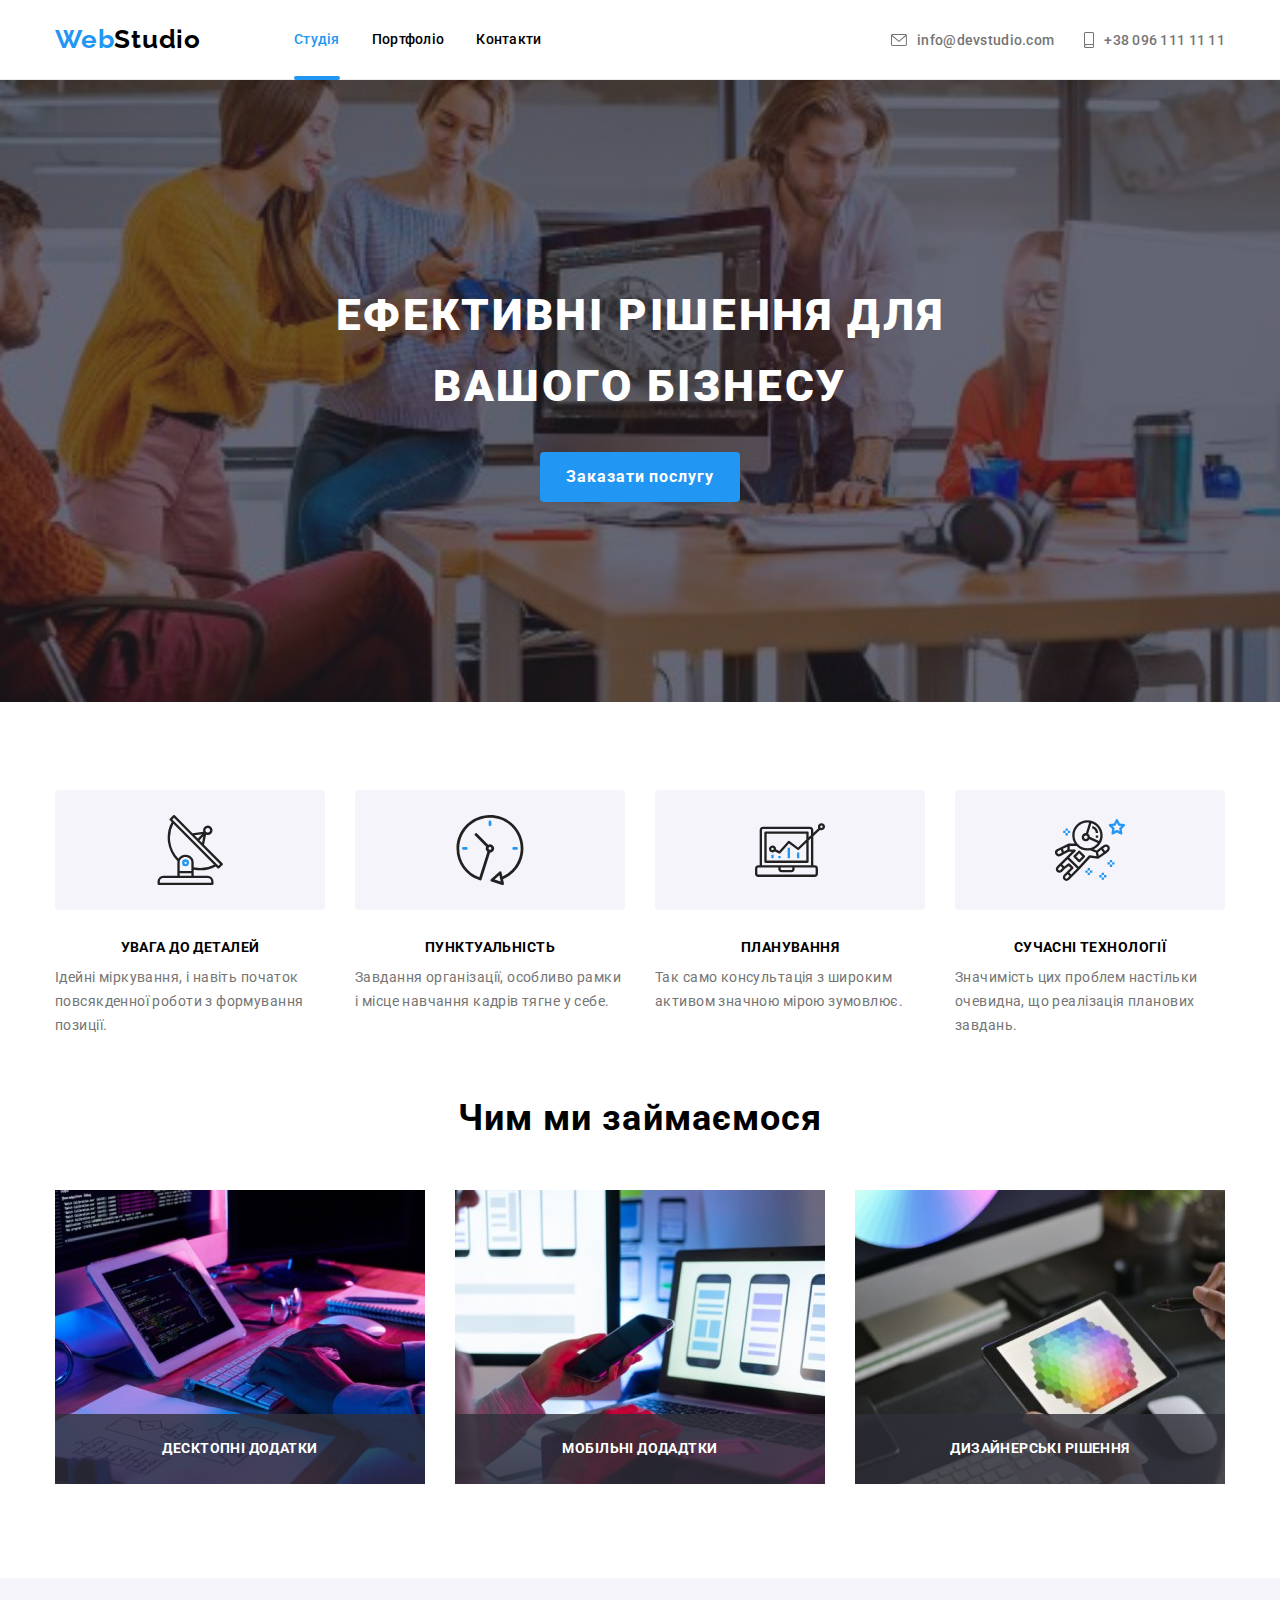
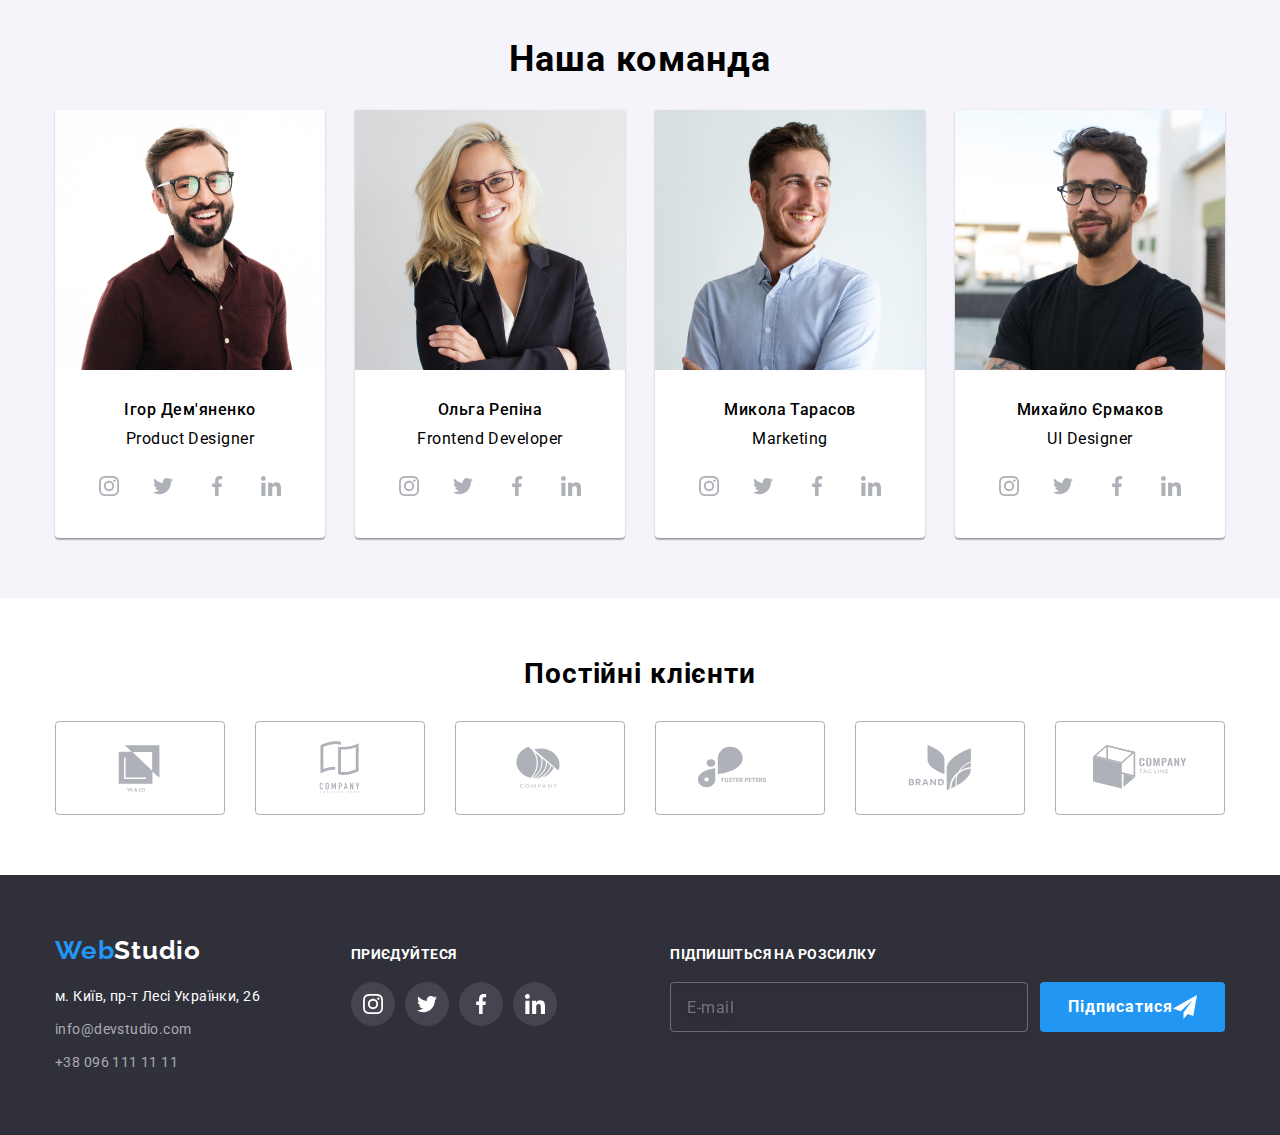
==== commit 32cfab6a: "add responsive img" ====
--- a/index.html
+++ b/index.html
@@ -182,27 +182,33 @@
             <li class="services__item">
               <img
                 class="services__img"
-                src="./img/section3(1).jpeg"
+                srcset="./img/services/services-1_lg.jpg 1x, ./img/services/services-1_lg@2x.jpg 2x"
+                src="./img/services/services-1_lg.jpg"
                 alt="руки розробника пишуть код на клавіатурі"
                 width="370"
+                height="294"
               />
               <p class="services__descr">Десктопні додатки</p>
             </li>
             <li class="services__item">
               <img
                 class="services__img"
-                src="./img/section3(2).jpeg"
+                srcset="./img/services/services-2_lg.jpg 2x, ./img/services/services-2_lg@2x.jpg 2x"
+                src="./img/services/services-2_lg.jpg"
                 alt="руки розробника тримають смартфон під час работи над мобільним додатком"
                 width="370"
+                height="294"
               />
               <p class="services__descr">Мобільні додадтки</p>
             </li>
             <li class="services__item">
               <img
                 class="services__img"
-                src="./img/section3(3).jpeg"
+                srcset="./img/services/services-3_lg.jpg 2x, ./img/services/services-3_lg@2x.jpg 2x"
+                src="./img/services/services-3_lg.jpg"
                 alt="руки дизайнера який працює з кольоровою гамою на планшеті"
                 width="370"
+                height="294"
               />
               <p class="services__descr">Дизайнерські рішення</p>
             </li>
@@ -217,7 +223,25 @@
           <h2 class="team__title">Наша команда</h2>
           <ul class="team__list">
             <li class="member">
-              <img class="member__photo" src="./img/section4_igor.jpeg" alt="чоловік" width="270" />
+              <img
+                class="member__photo"
+                srcset="
+                  ./img/team/img-1_270.jpg 270w,
+                  ./img/team/img-1_540.jpg 540w,
+                  ./img/team/img-1_354.jpg 354w,
+                  ./img/team/img-1_708.jpg 708w,
+                  ./img/team/img-1_450.jpg 450w,
+                  ./img/team/img-1_900.jpg 900w
+                "
+                sizes="(min-width: 1200px) 270px, 
+                     (min-width: 768px) 354px,
+                     (min-width: 480px) 450px"
+                src="./img/team/img-1_270.jpg"
+                alt="чоловік"
+                width="270"
+                height="260"
+              />
+
               <div class="member__info">
                 <h3 class="member__name">Ігор Дем'яненко</h3>
                 <p class="member__descr">Product Designer</p>
@@ -254,7 +278,24 @@
               </div>
             </li>
             <li class="member">
-              <img class="member__photo" src="./img/section4_olga.jpeg" alt="жінка" width="270" />
+              <img
+                class="member__photo"
+                srcset="
+                  ./img/team/img-2_270.jpg 270w,
+                  ./img/team/img-2_540.jpg 540w,
+                  ./img/team/img-2_354.jpg 354w,
+                  ./img/team/img-2_708.jpg 708w,
+                  ./img/team/img-2_450.jpg 450w,
+                  ./img/team/img-2_900.jpg 900w
+                "
+                sizes="(min-width: 1200px) 270px, 
+                     (min-width: 768px) 354px,
+                     (min-width: 480px) 450px"
+                src="./img/team/img-2_270.jpg"
+                alt="жінка"
+                width="270"
+                height="260"
+              />
               <div class="member__info">
                 <h3 class="member__name">Ольга Репіна</h3>
                 <p class="member__descr">Frontend Developer</p>
@@ -294,9 +335,21 @@
             <li class="member">
               <img
                 class="member__photo"
-                src="./img/section4_nikolaj.jpeg"
+                srcset="
+                  ./img/team/img-3_270.jpg 270w,
+                  ./img/team/img-3_540.jpg 540w,
+                  ./img/team/img-3_354.jpg 354w,
+                  ./img/team/img-3_708.jpg 708w,
+                  ./img/team/img-3_450.jpg 450w,
+                  ./img/team/img-3_900.jpg 900w
+                "
+                sizes="(min-width: 1200px) 270px, 
+                     (min-width: 768px) 354px,
+                     (min-width: 480px) 450px"
+                src="./img/team/img-3_270.jpg"
                 alt="чоловік"
                 width="270"
+                height="260"
               />
               <div class="member__info">
                 <h3 class="member__name">Микола Тарасов</h3>
@@ -337,9 +390,21 @@
             <li class="member">
               <img
                 class="member__photo"
-                src="./img/section4_mikhail.jpeg"
+                srcset="
+                  ./img/team/img-4_270.jpg 270w,
+                  ./img/team/img-4_540.jpg 540w,
+                  ./img/team/img-4_354.jpg 354w,
+                  ./img/team/img-4_708.jpg 708w,
+                  ./img/team/img-4_450.jpg 450w,
+                  ./img/team/img-4_900.jpg 900w
+                "
+                sizes="(min-width: 1200px) 270px, 
+                     (min-width: 768px) 354px,
+                     (min-width: 480px) 450px"
+                src="./img/team/img-4_270.jpg"
                 alt="чоловік"
                 width="270"
+                height="260"
               />
               <div class="member__info">
                 <h3 class="member__name">Михайло Єрмаков</h3>
--- a/css/main.min.css
+++ b/css/main.min.css
@@ -1,2 +1,2 @@
-:root{--main-text-color: #212121;--scdry-text-color: #757575;--primary-white-color: #ffffff;--accent-color: #2196f3;--footer-link-color: rgba(255, 255, 255, 0.6);--logo-part-hdr-color: #000000;--logo-part-ftr-color: #ffffff;--footer-bg-color: #2f303a;--icon-uactive-color: #afb1b8;--main-sctn-bg: #f5f4fa}.contacts__link,.footer-contacts__link{display:-webkit-inline-box;display:-ms-inline-flexbox;display:inline-flex;-webkit-box-align:center;-ms-flex-align:center;align-items:center;height:100%;text-decoration:none;-webkit-transition:color 250ms cubic-bezier(0.4, 0, 0.2, 1);transition:color 250ms cubic-bezier(0.4, 0, 0.2, 1)}.hero__button,.projects__button,.modal__form-btn,.subscribe__button{display:-webkit-box;display:-ms-flexbox;display:flex;-webkit-box-align:center;-ms-flex-align:center;align-items:center;-webkit-box-pack:center;-ms-flex-pack:center;justify-content:center;font-size:16px;border:0;border-radius:4px;cursor:pointer;-webkit-transition:-webkit-box-shadow 250ms cubic-bezier(0.4, 0, 0.2, 1);transition:-webkit-box-shadow 250ms cubic-bezier(0.4, 0, 0.2, 1);transition:box-shadow 250ms cubic-bezier(0.4, 0, 0.2, 1);transition:box-shadow 250ms cubic-bezier(0.4, 0, 0.2, 1), -webkit-box-shadow 250ms cubic-bezier(0.4, 0, 0.2, 1)}.footer-socials__subtitle,.subscribe__subtitle{font-weight:700;font-size:14px;line-height:1.14;letter-spacing:0.03em;text-transform:uppercase;color:var(--primary-white-color)}body{font-family:Roboto, sans-serif;background-color:#ffffff;color:var(--title-text-color);margin:0}body.modal-open{overflow:hidden}body.is-open{overflow:hidden}a:hover{cursor:pointer}.features__title,.projects__title{visibility:hidden}.container{margin-right:auto;margin-left:auto;padding-right:15px;padding-left:15px}@media screen and (min-width: 480px){.container{width:480px}}@media screen and (min-width: 768px){.container{width:768px}}@media screen and (min-width: 1200px){.container{width:1200px}}h1,h2,h3,ul,li,p{margin:0;padding:0}li{list-style:none}a{text-decoration:none}.header{position:relative;height:80px;border-bottom:1px solid #ececec}.header__container{display:-webkit-box;display:-ms-flexbox;display:flex;-webkit-box-align:center;-ms-flex-align:center;align-items:center;-webkit-box-pack:justify;-ms-flex-pack:justify;justify-content:space-between;height:100%}@media screen and (min-width: 768px){.header__container{-webkit-box-pack:start;-ms-flex-pack:start;justify-content:start;gap:88px;height:100%}}@media screen and (min-width: 1200px){.header__container{gap:93px}}.header__logo{display:block;z-index:1}.header__logo-part{color:#000000}.header__menu-btn{display:-webkit-inline-box;display:-ms-inline-flexbox;display:inline-flex;margin:0;padding:0;border:none;background-color:transparent;z-index:10}.header__menu-btn__icon:hover,.header__menu-btn__icon:focus{fill:var(--accent-color)}.header__menu-btn .icon-cross{display:none}.header__menu-btn.is-open .icon-cross{display:block}.header__menu-btn.is-open .icon-menu{display:none}@media screen and (min-width: 768px){.header__menu-btn{display:none}}.header__icon:hover,.header__icon:focus{fill:var(--accent-color)}.hero{max-width:1600px;margin-left:auto;margin-right:auto;padding:118px 0px;background-image:-webkit-gradient(linear, left top, right top, from(rgba(47,48,58,0.4)), to(rgba(47,48,58,0.4))),url("../img/hero-bg.jpeg");background-image:linear-gradient(to right, rgba(47,48,58,0.4), rgba(47,48,58,0.4)),url("../img/hero-bg.jpeg");background-repeat:no-repeat;background-position:center;background-origin:border-box;background-size:auto 100%}@media screen and (min-width: 1200px){.hero{padding:200px 0px}}.hero__title{max-width:360px;margin:0 auto;font-weight:900;font-size:26px;line-height:calc(42 / 26);text-align:center;letter-spacing:0.06em;text-transform:uppercase;color:var(--primary-white-color)}@media screen and (min-width: 1200px){.hero__title{max-width:696px;font-weight:900;font-size:44px}}.hero__button{font-weight:700;line-height:1.88;letter-spacing:.06em;background:var(--accent-color);color:var(--primary-white-color);margin-left:auto;margin-right:auto;margin-top:30px;min-width:200px;min-height:50px;-webkit-transition:-webkit-box-shadow 250ms cubic-bezier(0.4, 0, 0.2, 1);transition:-webkit-box-shadow 250ms cubic-bezier(0.4, 0, 0.2, 1);transition:box-shadow 250ms cubic-bezier(0.4, 0, 0.2, 1);transition:box-shadow 250ms cubic-bezier(0.4, 0, 0.2, 1), -webkit-box-shadow 250ms cubic-bezier(0.4, 0, 0.2, 1)}.hero__button:hover{-webkit-box-shadow:0px 4px 4px rgba(0,0,0,0.15);box-shadow:0px 4px 4px rgba(0,0,0,0.15)}.features{padding-top:60px;padding-bottom:60px}.features__list{display:-webkit-box;display:-ms-flexbox;display:flex;-webkit-box-align:baseline;-ms-flex-align:baseline;align-items:baseline;-webkit-box-pack:center;-ms-flex-pack:center;justify-content:center;-ms-flex-wrap:wrap;flex-wrap:wrap;gap:30px}@media screen and (min-width: 768px){.features__list{-webkit-box-pack:start;-ms-flex-pack:start;justify-content:flex-start}}.features__item{-ms-flex-preferred-size:100%;flex-basis:100%}@media screen and (min-width: 768px){.features__item{-ms-flex-preferred-size:calc((100% - 30px) / 2);flex-basis:calc((100% - 30px) / 2)}}@media screen and (min-width: 1200px){.features__item{-ms-flex-preferred-size:calc((100% - 3 * 30px) / 4);flex-basis:calc((100% - 3 * 30px) / 4)}}.features__illustr{display:-webkit-box;display:-ms-flexbox;display:flex;-webkit-box-pack:center;-ms-flex-pack:center;justify-content:center;-webkit-box-align:center;-ms-flex-align:center;align-items:center;max-width:450px;height:120px;background:#f5f4fa;border-radius:4px}.features__subtitle{margin-top:30px;font-weight:700;font-size:14px;line-height:1.14;letter-spacing:0.03em;text-align:center;text-transform:uppercase}.features__descr{margin-top:10px;font-weight:400;font-size:14px;line-height:1.71;letter-spacing:0.03em;color:var(--scdry-text-color)}.services{padding-bottom:94px;display:none}@media screen and (min-width: 1200px){.services{display:block}}.services__title{font-weight:700;font-size:36px;line-height:1.17;text-align:center;letter-spacing:0.03em}.services__list{display:-webkit-box;display:-ms-flexbox;display:flex;gap:30px;margin-top:50px;line-height:0}.services__item{display:inline-block;position:relative}.services__descr{display:-webkit-box;display:-ms-flexbox;display:flex;-webkit-box-pack:center;-ms-flex-pack:center;justify-content:center;-webkit-box-align:center;-ms-flex-align:center;align-items:center;position:absolute;bottom:0;width:100%;height:70px;background:rgba(47,48,58,0.8);font-weight:700;font-size:14px;line-height:1.14;letter-spacing:0.03em;text-transform:uppercase;color:var(--primary-white-color)}.team{padding-top:60px;padding-bottom:60px;background-color:#f5f4fa}.team__title{margin:0 auto;font-weight:700;font-size:28px;line-height:1.17;text-align:center;letter-spacing:0.03em}@media screen and (min-width: 1200px){.team__title{font-size:36px}}.team__list{display:-webkit-box;display:-ms-flexbox;display:flex;-webkit-box-pack:center;-ms-flex-pack:center;justify-content:center;-ms-flex-wrap:wrap;flex-wrap:wrap;gap:30px;padding-left:0;margin-top:30px}.clients{padding-top:60px;padding-bottom:60px}.clients__title{font-weight:700;font-size:28px;line-height:1.17;text-align:center;letter-spacing:0.03em}@media screen and (min-width: 1200px){.clients__title{ont-size:36px}}.clients__list{display:-webkit-box;display:-ms-flexbox;display:flex;-ms-flex-wrap:wrap;flex-wrap:wrap;gap:30px;padding-left:0;margin-top:30px}.clients__item{-ms-flex-preferred-size:calc((100% - 30px) / 2);flex-basis:calc((100% - 30px) / 2)}@media screen and (min-width: 768px){.clients__item{-ms-flex-preferred-size:calc((100% - 2 * 30px) / 3);flex-basis:calc((100% - 2 * 30px) / 3)}}@media screen and (min-width: 1200px){.clients__item{-ms-flex-preferred-size:calc((100% - 5 * 30px) / 6);flex-basis:calc((100% - 5 * 30px) / 6)}}.clients__link{display:-webkit-box;display:-ms-flexbox;display:flex;-webkit-box-pack:center;-ms-flex-pack:center;justify-content:center;-webkit-box-align:center;-ms-flex-align:center;align-items:center;padding-top:16px;padding-bottom:16px;width:100%;height:100%;color:#afb1b8;background-color:var(--primary-white-color);border:1px solid #afb1b8;border-radius:4px;-webkit-transition:border-color 250ms cubic-bezier(0.4, 0, 0.2, 1),color 250ms cubic-bezier(0.4, 0, 0.2, 1);transition:border-color 250ms cubic-bezier(0.4, 0, 0.2, 1),color 250ms cubic-bezier(0.4, 0, 0.2, 1)}.clients__link:hover,.clients__link:focus{border-color:var(--accent-color);color:var(--accent-color)}.clients__icon{fill:currentColor}.footer{padding-top:60px;padding-bottom:60px;background-color:#2f303a}@media screen and (min-width: 768px){.footer__container{display:-webkit-box;display:-ms-flexbox;display:flex;-webkit-box-pack:center;-ms-flex-pack:center;justify-content:center;-webkit-box-align:baseline;-ms-flex-align:baseline;align-items:baseline;-ms-flex-wrap:wrap;flex-wrap:wrap;-webkit-column-gap:165px;column-gap:165px}}@media screen and (min-width: 1200px){.footer__container{-webkit-box-orient:horizontal;-webkit-box-direction:normal;-ms-flex-flow:row;flex-flow:row;-webkit-box-pack:justify;-ms-flex-pack:justify;justify-content:space-between;gap:70px}}.footer__addr-block{display:-webkit-box;display:-ms-flexbox;display:flex;-webkit-box-pack:center;-ms-flex-pack:center;justify-content:center;-webkit-box-align:center;-ms-flex-align:center;align-items:center;-webkit-box-orient:vertical;-webkit-box-direction:normal;-ms-flex-direction:column;flex-direction:column;min-width:231px}@media screen and (min-width: 1200px){.footer__addr-block{-webkit-box-align:start;-ms-flex-align:start;align-items:flex-start}}@media screen and (min-width: 1200px){.footer__addr-block{-webkit-box-pack:start;-ms-flex-pack:start;justify-content:start}}.footer__logo-part{color:var(--primary-white-color)}.projects{padding-top:60px;padding-bottom:60px}.projects__filter{display:-webkit-box;display:-ms-flexbox;display:flex;-webkit-box-pack:start;-ms-flex-pack:start;justify-content:start;-ms-flex-wrap:wrap;flex-wrap:wrap;row-gap:15px;-webkit-column-gap:8px;column-gap:8px}@media screen and (min-width: 768px){.projects__filter{-webkit-box-pack:center;-ms-flex-pack:center;justify-content:center;gap:8px}}.projects__button{font-weight:500;line-height:1.63;letter-spacing:.03em;background:#f5f4fa;color:#212121;width:100%;height:38px;padding-left:22px;padding-right:22px;-webkit-transition:color 250ms cubic-bezier(0.4, 0, 0.2, 1),background 250ms cubic-bezier(0.4, 0, 0.2, 1),-webkit-box-shadow 250ms cubic-bezier(0.4, 0, 0.2, 1);transition:color 250ms cubic-bezier(0.4, 0, 0.2, 1),background 250ms cubic-bezier(0.4, 0, 0.2, 1),-webkit-box-shadow 250ms cubic-bezier(0.4, 0, 0.2, 1);transition:box-shadow 250ms cubic-bezier(0.4, 0, 0.2, 1),color 250ms cubic-bezier(0.4, 0, 0.2, 1),background 250ms cubic-bezier(0.4, 0, 0.2, 1);transition:box-shadow 250ms cubic-bezier(0.4, 0, 0.2, 1),color 250ms cubic-bezier(0.4, 0, 0.2, 1),background 250ms cubic-bezier(0.4, 0, 0.2, 1),-webkit-box-shadow 250ms cubic-bezier(0.4, 0, 0.2, 1)}.projects__button:hover,.projects__button:focus,.projects__button:active{background:var(--accent-color);color:var(--primary-white-color);-webkit-box-shadow:0px 1px 3px rgba(0,0,0,0.12),0px 1px 1px rgba(0,0,0,0.14),0px 3px 2px rgba(0,0,0,0.2);box-shadow:0px 1px 3px rgba(0,0,0,0.12),0px 1px 1px rgba(0,0,0,0.14),0px 3px 2px rgba(0,0,0,0.2)}.modal{position:relative;padding:40px;margin-left:auto;margin-right:auto;max-width:450px;background:#fff;-webkit-box-shadow:0px 1px 3px rgba(0,0,0,0.12),0px 1px 1px rgba(0,0,0,0.14),0px 2px 1px rgba(0,0,0,0.2);box-shadow:0px 1px 3px rgba(0,0,0,0.12),0px 1px 1px rgba(0,0,0,0.14),0px 2px 1px rgba(0,0,0,0.2);border-radius:4px;opacity:1;-webkit-transition:opacity 600ms cubic-bezier(0.4, 0, 0.2, 1) 100ms,-webkit-transform 600ms cubic-bezier(0.4, 0, 0.2, 1);transition:opacity 600ms cubic-bezier(0.4, 0, 0.2, 1) 100ms,-webkit-transform 600ms cubic-bezier(0.4, 0, 0.2, 1);transition:transform 600ms cubic-bezier(0.4, 0, 0.2, 1),opacity 600ms cubic-bezier(0.4, 0, 0.2, 1) 100ms;transition:transform 600ms cubic-bezier(0.4, 0, 0.2, 1),opacity 600ms cubic-bezier(0.4, 0, 0.2, 1) 100ms,-webkit-transform 600ms cubic-bezier(0.4, 0, 0.2, 1)}@media screen and (min-width: 768px){.modal{max-width:528px}}.backdrop.is-hidden .modal{opacity:0;-webkit-transform:perspective(300px) scale(0.1) rotateX(180deg);transform:perspective(300px) scale(0.1) rotateX(180deg)}.modal__title{font-weight:700;font-size:20px;line-height:calc(23 / 20);text-align:center;letter-spacing:0.03em;color:#212121}.modal__close-btn{position:absolute;right:8px;top:8px;width:30px;height:30px;cursor:pointer;background:#ffffff;border:1px solid rgba(0,0,0,0.1);border-radius:50%}.modal__close-icon{-webkit-transition:fill 255ms cubic-bezier(0.4, 0, 0.2, 1);transition:fill 255ms cubic-bezier(0.4, 0, 0.2, 1)}.modal__close-btn:hover .modal__close-icon,.modal__close-btn:focus .modal__close-icon{fill:var(--accent-color)}.modal__form-btn{font-weight:700;line-height:1.88;letter-spacing:.06em;background:var(--accent-color);color:var(--primary-white-color);margin:0 auto;margin-top:30px;width:200px;height:50px}.modal__form-btn:hover,.modal__form-btn:focus{-webkit-box-shadow:0px 4px 4px rgba(0,0,0,0.15);box-shadow:0px 4px 4px rgba(0,0,0,0.15)}.logo{font-family:"Raleway", sans-serif;font-weight:700;font-size:26px;line-height:1.19;letter-spacing:0.03em;color:var(--accent-color)}.nav{display:-webkit-box;display:-ms-flexbox;display:flex;-webkit-box-align:start;-ms-flex-align:start;align-items:flex-start;-webkit-box-orient:vertical;-webkit-box-direction:normal;-ms-flex-direction:column;flex-direction:column;gap:32px;margin-bottom:auto;max-width:480px}@media screen and (min-width: 768px){.nav{-webkit-box-orient:horizontal;-webkit-box-direction:normal;-ms-flex-direction:row;flex-direction:row;-webkit-box-align:center;-ms-flex-align:center;align-items:center;margin-bottom:0;height:100%}}.nav__item{display:block;height:100%}.nav__link{position:relative;display:-webkit-box;display:-ms-flexbox;display:flex;-webkit-box-pack:center;-ms-flex-pack:center;justify-content:center;-webkit-box-align:center;-ms-flex-align:center;align-items:center;height:100%;font-weight:500;font-size:40px;line-height:calc(47 / 40);letter-spacing:0.02em;color:var(--title-text-color);text-decoration:none;-webkit-transition:color 250ms cubic-bezier(0.4, 0, 0.2, 1);transition:color 250ms cubic-bezier(0.4, 0, 0.2, 1)}.nav__link::after{content:" ";display:block;position:absolute;bottom:-1px;width:100%;height:4px;background:var(--accent-color);border-radius:2px;opacity:0}@media screen and (min-width: 768px){.nav__link--current::after{opacity:1}}@media screen and (min-width: 768px){.nav__link:hover,.nav__link:focus,.nav__link--current{color:var(--accent-color)}}@media screen and (min-width: 768px){.nav__link{font-size:14px}}.nav__link--current{color:var(--accent-color)}.contacts{bottom:0;display:-webkit-box;display:-ms-flexbox;display:flex;-webkit-box-align:start;-ms-flex-align:start;align-items:flex-start;-webkit-box-orient:vertical;-webkit-box-direction:reverse;-ms-flex-direction:column-reverse;flex-direction:column-reverse;gap:30px}@media screen and (min-width: 768px){.contacts{-webkit-box-orient:vertical;-webkit-box-direction:normal;-ms-flex-direction:column;flex-direction:column;-webkit-box-pack:center;-ms-flex-pack:center;justify-content:center;gap:10px}}@media screen and (min-width: 1200px){.contacts{-webkit-box-orient:horizontal;-webkit-box-direction:normal;-ms-flex-direction:row;flex-direction:row;-webkit-box-align:center;-ms-flex-align:center;align-items:center;gap:30px}}.contacts__item{display:-webkit-box;display:-ms-flexbox;display:flex;-webkit-box-align:center;-ms-flex-align:center;align-items:center;-webkit-box-pack:center;-ms-flex-pack:center;justify-content:center;font-style:normal;font-weight:500;font-size:34px;line-height:40px;letter-spacing:0.02em;color:var(--accent-color)}@media screen and (max-width: 450px){.contacts__item{font-size:26px}}.contacts__item.mail-item{font-size:24px;color:#757575}@media screen and (min-width: 768px){.contacts__item.mail-item{font-size:12px;color:#757575;line-height:14px}}@media screen and (min-width: 1200px){.contacts__item.mail-item{font-size:14px}}@media screen and (min-width: 768px){.contacts__item{font-size:12px;color:#757575;line-height:0}}@media screen and (min-width: 1200px){.contacts__item{font-size:14px;line-height:calc(16 / 14);margin-left:auto}}.contacts__link{color:inherit}@media screen and (min-width: 768px){.contacts__link:hover,.contacts__link:focus,.contacts__link--current{color:var(--accent-color)}}.contacts__icon{display:none;fill:currentColor;margin-right:10px}@media screen and (min-width: 768px){.contacts__icon{display:inline-block}}.socials{display:-webkit-box;display:-ms-flexbox;display:flex;-webkit-box-pack:center;-ms-flex-pack:center;justify-content:center;margin-top:16px;gap:10px}.socials__link{background-color:rgba(0,0,0,0);color:#afb1b8;display:-webkit-box;display:-ms-flexbox;display:flex;-webkit-box-pack:center;-ms-flex-pack:center;justify-content:center;-webkit-box-align:center;-ms-flex-align:center;align-items:center;width:44px;height:44px;border-radius:50%;-webkit-transition:color 250ms cubic-bezier(0.4, 0, 0.2, 1),background-color 250ms cubic-bezier(0.4, 0, 0.2, 1);transition:color 250ms cubic-bezier(0.4, 0, 0.2, 1),background-color 250ms cubic-bezier(0.4, 0, 0.2, 1)}@media screen and (min-width: 768px){.socials__link:hover,.socials__link:focus{background-color:var(--accent-color)}}.socials__icon{fill:currentColor}.socials__link:hover .socials__icon,.socials__link:focus .socials__icon{fill:var(--primary-white-color)}.menu-container.is-open{display:-webkit-box;display:-ms-flexbox;display:flex;-webkit-box-orient:vertical;-webkit-box-direction:normal;-ms-flex-direction:column;flex-direction:column;-webkit-box-align:center;-ms-flex-align:center;align-items:center;z-index:5;-webkit-transform:translateY(100%);transform:translateY(100%);-webkit-transition:-webkit-transform 600ms cubic-bezier(0.4, 0, 0.2, 1);transition:-webkit-transform 600ms cubic-bezier(0.4, 0, 0.2, 1);transition:transform 600ms cubic-bezier(0.4, 0, 0.2, 1);transition:transform 600ms cubic-bezier(0.4, 0, 0.2, 1), -webkit-transform 600ms cubic-bezier(0.4, 0, 0.2, 1)}@media screen and (min-width: 768px){.menu-container.is-open{-webkit-transform:none;transform:none;-webkit-box-orient:horizontal;-webkit-box-direction:normal;-ms-flex-direction:row;flex-direction:row;gap:84px;height:100%;-webkit-transition:none;transition:none}}@media screen and (max-width: 767px){.menu-container{display:-webkit-box;display:-ms-flexbox;display:flex;-webkit-box-orient:vertical;-webkit-box-direction:normal;-ms-flex-direction:column;flex-direction:column;-webkit-box-align:center;-ms-flex-align:center;align-items:center;position:fixed;top:-100%;left:0;width:100%;height:100vh;padding:48px 40px;background-color:#fff;overflow-y:scroll;z-index:5;-webkit-transition:-webkit-transform 600ms cubic-bezier(0.4, 0, 0.2, 1);transition:-webkit-transform 600ms cubic-bezier(0.4, 0, 0.2, 1);transition:transform 600ms cubic-bezier(0.4, 0, 0.2, 1);transition:transform 600ms cubic-bezier(0.4, 0, 0.2, 1), -webkit-transform 600ms cubic-bezier(0.4, 0, 0.2, 1)}}@media screen and (min-width: 768px){.menu-container{display:-webkit-box;display:-ms-flexbox;display:flex;-webkit-box-pack:start;-ms-flex-pack:start;justify-content:flex-start;width:100%;height:100%}}@media screen and (min-width: 1200px){.menu-container{-webkit-box-pack:justify;-ms-flex-pack:justify;justify-content:space-between;width:100%}}.menu-container__wrapper{display:-webkit-box;display:-ms-flexbox;display:flex;-webkit-box-orient:vertical;-webkit-box-direction:normal;-ms-flex-direction:column;flex-direction:column;gap:64px;height:100%}@media screen and (min-width: 480px){.menu-container__wrapper{width:400px}}@media screen and (min-width: 768px){.menu-container__wrapper{width:100%;-webkit-box-orient:horizontal;-webkit-box-direction:normal;-ms-flex-direction:row;flex-direction:row;-webkit-box-pack:justify;-ms-flex-pack:justify;justify-content:space-between}}.menu-socials{display:-webkit-box;display:-ms-flexbox;display:flex;-webkit-box-pack:center;-ms-flex-pack:center;justify-content:center;-ms-flex-wrap:wrap;flex-wrap:wrap}.menu-socials__link{display:block;-ms-flex-negative:1;flex-shrink:1;width:100%;height:100%;padding-right:10px;font-weight:500;font-size:18px;line-height:22px;letter-spacing:0.02em;color:var(--accent-color);border-radius:0;border-right:1px solid rgba(33,33,33,0.2)}@media screen and (min-width: 450px){.menu-socials{-webkit-box-pack:start;-ms-flex-pack:start;justify-content:start;-ms-flex-wrap:row;flex-wrap:row}}@media screen and (min-width: 768px){.menu-socials{display:none}}.member{background-color:var(--primary-white-color);max-width:450px;-webkit-box-shadow:0px 1px 3px rgba(0,0,0,0.12),0px 1px 1px rgba(0,0,0,0.14),0px 2px 1px rgba(0,0,0,0.2);box-shadow:0px 1px 3px rgba(0,0,0,0.12),0px 1px 1px rgba(0,0,0,0.14),0px 2px 1px rgba(0,0,0,0.2);border-radius:0px 0px 4px 4px}@media screen and (min-width: 768px){.member{-ms-flex-preferred-size:calc((100% - 30px) / 2);flex-basis:calc((100% - 30px) / 2)}}@media screen and (min-width: 1200px){.member{-ms-flex-preferred-size:calc((100% - 3 * 30px) / 4);flex-basis:calc((100% - 3 * 30px) / 4)}}.member__photo{display:block;width:100%}.member__info{padding-top:30px;padding-bottom:30px}.member__name{font-weight:500;font-size:16px;line-height:1.19;letter-spacing:0.03em;text-align:center}.member__descr{margin-top:10px;font-size:16px;line-height:1.19;letter-spacing:0.03em;color:var(--descr-text-color);text-align:center}.address{margin-top:20px;font-style:normal;font-size:14px;line-height:1.71;letter-spacing:0.03em;text-align:center}.address__link{display:block;margin:0 auto;font-size:14px;line-height:1.71;letter-spacing:0.03em;color:var(--primary-white-color);-webkit-transition:color 250ms cubic-bezier(0.4, 0, 0.2, 1);transition:color 250ms cubic-bezier(0.4, 0, 0.2, 1)}.address__link:hover,.address__link:focus{color:var(--accent-color)}.footer-socials{display:-webkit-box;display:-ms-flexbox;display:flex;-webkit-box-orient:vertical;-webkit-box-direction:normal;-ms-flex-direction:column;flex-direction:column;-webkit-box-align:center;-ms-flex-align:center;align-items:center;gap:20px;padding-top:12px;min-width:206px;margin-top:60px}@media screen and (min-width: 768px){.footer-socials{margin-top:0;padding-top:5px}}@media screen and (min-width: 1200px){.footer-socials{-webkit-box-align:start;-ms-flex-align:start;align-items:start}}.footer-socials__list{display:-webkit-box;display:-ms-flexbox;display:flex;-webkit-box-pack:start;-ms-flex-pack:start;justify-content:flex-start;gap:10px}.footer-socials__link{background-color:rgba(255,255,255,0.1);color:#fff;-webkit-transition:background-color 250ms cubic-bezier(0.4, 0, 0.2, 1);transition:background-color 250ms cubic-bezier(0.4, 0, 0.2, 1)}.footer-socials__link:hover,.footer-socials__link:focus{background-color:var(--accent-color)}.footer-socials__icon{fill:#fff}.subscribe{margin-top:60px}@media screen and (min-width: 1200px){.subscribe{margin-top:0}}.subscribe__subtitle{text-align:center}@media screen and (min-width: 1200px){.subscribe__subtitle{text-align:left}}.subscribe__form{display:-webkit-box;display:-ms-flexbox;display:flex;-webkit-box-orient:vertical;-webkit-box-direction:normal;-ms-flex-direction:column;flex-direction:column;-webkit-box-align:center;-ms-flex-align:center;align-items:center;gap:20px;margin-top:20px}@media screen and (min-width: 1200px){.subscribe__form{-webkit-box-orient:horizontal;-webkit-box-direction:normal;-ms-flex-direction:row;flex-direction:row;gap:12px}}.subscribe__input-wrapper{width:100%}.subscribe__form-input{width:100%}@media screen and (min-width: 768px){.subscribe__form-input{width:450px}}@media screen and (min-width: 1200px){.subscribe__form-input{width:358px}}.subscribe__form-input{display:block;max-width:450px;max-width:100%;height:50px;padding-left:16px;font-size:16px;line-height:20px;letter-spacing:0.03em;color:rgba(255,255,255,0.6);background-color:transparent;border:1px solid rgba(255,255,255,0.3);-webkit-filter:drop-shadow(0px 4px 4px rgba(0,0,0,0.15));filter:drop-shadow(0px 4px 4px rgba(0,0,0,0.15));border-radius:4px}.subscribe__button{font-weight:700;line-height:1.88;letter-spacing:.06em;background:var(--accent-color);color:var(--primary-white-color);max-width:200px;min-height:50px;padding-left:28px;padding-right:28px}.subscribe__button-icon{fill:var(--primary-white-color)}.form{width:100%;margin-right:0}.form__box{position:relative;display:-webkit-box;display:-ms-flexbox;display:flex;-webkit-box-orient:vertical;-webkit-box-direction:normal;-ms-flex-direction:column;flex-direction:column;font-size:12px;line-height:calc(14 / 12);letter-spacing:0.01em;color:#757575;cursor:pointer;-webkit-transition:fill 250ms cubic-bezier(0.4, 0, 0.2, 1);transition:fill 250ms cubic-bezier(0.4, 0, 0.2, 1)}.form__box:not(:first-child){margin-top:10px}.form__box:nth-child(1){margin-top:12px}.form__label{display:-webkit-box;display:-ms-flexbox;display:flex;-webkit-box-align:center;-ms-flex-align:center;align-items:center;-webkit-box-pack:start;-ms-flex-pack:start;justify-content:flex-start;height:24px;-webkit-user-select:none;-moz-user-select:none;-ms-user-select:none;user-select:none}.form__input{margin-top:4px;padding:12px 42px;height:40px;border:1px solid rgba(33,33,33,0.2);border-radius:4px;-webkit-transition:border-color 250ms cubic-bezier(0.4, 0, 0.2, 1);transition:border-color 250ms cubic-bezier(0.4, 0, 0.2, 1)}.form__input:hover,.form__input:focus{border-color:var(--accent-color)}.form__icon{position:absolute;bottom:14px;left:14px;-webkit-transition:fill 250ms cubic-bezier(0.4, 0, 0.2, 1);transition:fill 250ms cubic-bezier(0.4, 0, 0.2, 1)}.form__input:hover+.form__icon,.form__input:focus+.form__icon{fill:var(--accent-color)}.form__textarea{resize:none;margin-top:4px;height:120px;display:block;padding:12px 16px;border:1px solid rgba(33,33,33,0.2);border-radius:4px;-webkit-transition:border-color 250ms cubic-bezier(0.4, 0, 0.2, 1);transition:border-color 250ms cubic-bezier(0.4, 0, 0.2, 1)}.form__textarea::-webkit-input-placeholder{color:rgba(117,117,117,0.5)}.form__textarea:-ms-input-placeholder{color:rgba(117,117,117,0.5)}.form__textarea::-ms-input-placeholder{color:rgba(117,117,117,0.5)}.form__textarea::placeholder{color:rgba(117,117,117,0.5)}@media screen and (max-width: 453px){.form .checkbox-label{display:-webkit-box;display:-ms-flexbox;display:flex;-webkit-box-pack:center;-ms-flex-pack:center;justify-content:center;-ms-flex-wrap:wrap;flex-wrap:wrap}}.form__checkbox-box{position:relative;display:-webkit-box;display:-ms-flexbox;display:flex;-webkit-box-pack:center;-ms-flex-pack:center;justify-content:center;-webkit-box-align:center;-ms-flex-align:center;align-items:center;padding-top:20px;font-size:12px;line-height:calc(24 / 14);letter-spacing:0.03em;color:#757575}@media screen and (min-width: 1200px){.form__checkbox-box{font-size:14px}}.form__checkbox{appearance:none;-webkit-appearance:none;-moz-appearance:none;padding:0;margin:0;border:none}.form__checkbox-custom{margin-top:0;margin-right:7px;display:-webkit-box;display:-ms-flexbox;display:flex;-webkit-box-pack:center;-ms-flex-pack:center;justify-content:center;-webkit-box-align:center;-ms-flex-align:center;align-items:center;width:16px;height:15px;background-color:transparent;background-image:url(../img/icons/modal-check.svg);background-size:auto;background-position:center;background-repeat:no-repeat;background-size:1em;background-origin:border-box;border:1px solid #212121;border-radius:2px;pointer-events:none}.form__checkbox:checked+.form__checkbox-custom{fill-opacity:1}.form__checkbox:checked+.form__checkbox-custom{border:none;background-color:var(--accent-color);fill:var(--primary-white-color)}.form__checkbox-link{color:var(--accent-color);text-decoration:underline;text-underline-offset:1px;margin-left:4px}.cards-grid{display:-webkit-box;display:-ms-flexbox;display:flex;-ms-flex-wrap:wrap;flex-wrap:wrap;row-gap:30px;margin-top:40px}@media screen and (min-width: 768px){.cards-grid{gap:30px}}.card{-ms-flex-preferred-size:100%;flex-basis:100%;-webkit-transition:-webkit-box-shadow 250ms cubic-bezier(0.4, 0, 0.2, 1);transition:-webkit-box-shadow 250ms cubic-bezier(0.4, 0, 0.2, 1);transition:box-shadow 250ms cubic-bezier(0.4, 0, 0.2, 1);transition:box-shadow 250ms cubic-bezier(0.4, 0, 0.2, 1), -webkit-box-shadow 250ms cubic-bezier(0.4, 0, 0.2, 1)}@media screen and (min-width: 768px){.card{-ms-flex-preferred-size:calc((100% - 30px) / 2);flex-basis:calc((100% - 30px) / 2)}}@media screen and (min-width: 1200px){.card{-ms-flex-preferred-size:calc((100% - 2 * 30px) / 3);flex-basis:calc((100% - 2 * 30px) / 3)}}.card__link{height:100%;display:-webkit-box;display:-ms-flexbox;display:flex;-webkit-box-orient:vertical;-webkit-box-direction:normal;-ms-flex-direction:column;flex-direction:column}.card__illustr{position:relative;overflow:hidden;-webkit-transition:-webkit-box-shadow 250ms cubic-bezier(0.4, 0, 0.2, 1);transition:-webkit-box-shadow 250ms cubic-bezier(0.4, 0, 0.2, 1);transition:box-shadow 250ms cubic-bezier(0.4, 0, 0.2, 1);transition:box-shadow 250ms cubic-bezier(0.4, 0, 0.2, 1), -webkit-box-shadow 250ms cubic-bezier(0.4, 0, 0.2, 1)}.card:hover .card__illustr{-webkit-box-shadow:0px 4px 4px rgba(0,0,0,0.25);box-shadow:0px 4px 4px rgba(0,0,0,0.25)}.card__img{display:block;width:100%}.card__footer{border:1px solid #eeeeee;border-top:none;padding:20px 24px;-webkit-box-flex:1;-ms-flex-positive:1;flex-grow:1}.card__overlay{position:absolute;top:100%;left:0;-webkit-transition:-webkit-transform 250ms cubic-bezier(0.4, 0, 0.2, 1);transition:-webkit-transform 250ms cubic-bezier(0.4, 0, 0.2, 1);transition:transform 250ms cubic-bezier(0.4, 0, 0.2, 1);transition:transform 250ms cubic-bezier(0.4, 0, 0.2, 1), -webkit-transform 250ms cubic-bezier(0.4, 0, 0.2, 1);padding:63px 24px;width:100%;height:100%;background:rgba(33,150,243,0.9);font-weight:400;font-size:18px;line-height:1.56;letter-spacing:0.03em;color:#ffffff}.card:hover .card__overlay{-webkit-transform:translateY(-100%);transform:translateY(-100%)}.card__title{margin-top:0;margin-bottom:0;font-weight:700;font-size:18px;line-height:2;letter-spacing:0.06em;color:var(--main-text-color)}.card__descr{margin-top:4px;margin-bottom:0;font-size:16px;line-height:1.88;letter-spacing:0.03em;color:var(--scdry-text-color)}.card:hover{-webkit-box-shadow:0px 1px 3px rgba(0,0,0,0.12),0px 1px 1px rgba(0,0,0,0.14),0px 3px 2px rgba(0,0,0,0.2);box-shadow:0px 1px 3px rgba(0,0,0,0.12),0px 1px 1px rgba(0,0,0,0.14),0px 3px 2px rgba(0,0,0,0.2)}.footer-contacts{display:-webkit-box;display:-ms-flexbox;display:flex;-webkit-box-orient:vertical;-webkit-box-direction:normal;-ms-flex-direction:column;flex-direction:column;-webkit-box-align:center;-ms-flex-align:center;align-items:center;gap:9px;margin-top:9px}@media screen and (min-width: 1200px){.footer-contacts{-webkit-box-align:start;-ms-flex-align:start;align-items:flex-start}}.footer-contacts__link{font-weight:400;font-size:14px;line-height:1.71;letter-spacing:0.03em;color:rgba(255,255,255,0.6)}.footer-contacts__link:hover,.footer-contacts__link:focus{color:var(--accent-color)}.backdrop{position:fixed;top:0;left:0;width:100%;height:100%;background:rgba(0,0,0,0.2);opacity:1;-webkit-transition:opacity 900ms cubic-bezier(0.4, 0, 0.2, 1),visibility 900ms cubic-bezier(0.4, 0, 0.2, 1);transition:opacity 900ms cubic-bezier(0.4, 0, 0.2, 1),visibility 900ms cubic-bezier(0.4, 0, 0.2, 1);z-index:20;padding:93px 15px 94px 15px;overflow-y:scroll}.backdrop.is-hidden{opacity:0;visibility:hidden;pointer-events:none}
+:root{--main-text-color: #212121;--scdry-text-color: #757575;--primary-white-color: #ffffff;--accent-color: #2196f3;--footer-link-color: rgba(255, 255, 255, 0.6);--logo-part-hdr-color: #000000;--logo-part-ftr-color: #ffffff;--footer-bg-color: #2f303a;--icon-uactive-color: #afb1b8;--main-sctn-bg: #f5f4fa}.contacts__link,.footer-contacts__link{display:-webkit-inline-box;display:-ms-inline-flexbox;display:inline-flex;-webkit-box-align:center;-ms-flex-align:center;align-items:center;height:100%;text-decoration:none;-webkit-transition:color 250ms cubic-bezier(0.4, 0, 0.2, 1);transition:color 250ms cubic-bezier(0.4, 0, 0.2, 1)}.hero__button,.projects__button,.modal__form-btn,.subscribe__button{display:-webkit-box;display:-ms-flexbox;display:flex;-webkit-box-align:center;-ms-flex-align:center;align-items:center;-webkit-box-pack:center;-ms-flex-pack:center;justify-content:center;font-size:16px;border:0;border-radius:4px;cursor:pointer;-webkit-transition:-webkit-box-shadow 250ms cubic-bezier(0.4, 0, 0.2, 1);transition:-webkit-box-shadow 250ms cubic-bezier(0.4, 0, 0.2, 1);transition:box-shadow 250ms cubic-bezier(0.4, 0, 0.2, 1);transition:box-shadow 250ms cubic-bezier(0.4, 0, 0.2, 1), -webkit-box-shadow 250ms cubic-bezier(0.4, 0, 0.2, 1)}.footer-socials__subtitle,.subscribe__subtitle{font-weight:700;font-size:14px;line-height:1.14;letter-spacing:0.03em;text-transform:uppercase;color:var(--primary-white-color)}body{font-family:Roboto, sans-serif;background-color:#ffffff;color:var(--title-text-color);margin:0}body.modal-open{overflow:hidden}body.is-open{overflow:hidden}img{display:block;max-width:100%;height:auto}a:hover{cursor:pointer}.features__title,.projects__title{visibility:hidden}.container{margin-right:auto;margin-left:auto;padding-right:15px;padding-left:15px}@media screen and (min-width: 480px){.container{width:480px}}@media screen and (min-width: 768px){.container{width:768px}}@media screen and (min-width: 1200px){.container{width:1200px}}h1,h2,h3,ul,li,p{margin:0;padding:0}li{list-style:none}a{text-decoration:none}.header{position:relative;height:80px;border-bottom:1px solid #ececec}.header__container{display:-webkit-box;display:-ms-flexbox;display:flex;-webkit-box-align:center;-ms-flex-align:center;align-items:center;-webkit-box-pack:justify;-ms-flex-pack:justify;justify-content:space-between;height:100%}@media screen and (min-width: 768px){.header__container{-webkit-box-pack:start;-ms-flex-pack:start;justify-content:start;gap:88px;height:100%}}@media screen and (min-width: 1200px){.header__container{gap:93px}}.header__logo{display:block;z-index:1}.header__logo-part{color:#000000}.header__menu-btn{display:-webkit-inline-box;display:-ms-inline-flexbox;display:inline-flex;margin:0;padding:0;border:none;background-color:transparent;z-index:10}.header__menu-btn__icon:hover,.header__menu-btn__icon:focus{fill:var(--accent-color)}.header__menu-btn .icon-cross{display:none}.header__menu-btn.is-open .icon-cross{display:block}.header__menu-btn.is-open .icon-menu{display:none}@media screen and (min-width: 768px){.header__menu-btn{display:none}}.header__icon:hover,.header__icon:focus{fill:var(--accent-color)}.hero{max-width:1600px;margin-left:auto;margin-right:auto;padding:118px 0px;background-image:-webkit-gradient(linear, left top, right top, from(rgba(47,48,58,0.4)), to(rgba(47,48,58,0.4))),url("../../img/bg/hero-bg_sm.jpg");background-image:linear-gradient(to right, rgba(47,48,58,0.4), rgba(47,48,58,0.4)),url("../../img/bg/hero-bg_sm.jpg");background-repeat:no-repeat;background-position:center;background-origin:border-box;background-size:cover}@media (min-device-pixel-ratio: 2), (-webkit-min-device-pixel-ratio: 2), (min-resolution: 192dpi), (min-resolution: 2dppx){.hero{background-image:-webkit-gradient(linear, left top, right top, from(rgba(47,48,58,0.4)), to(rgba(47,48,58,0.4))),url("../../img/bg/hero-bg_sm@2x.jpg");background-image:linear-gradient(to right, rgba(47,48,58,0.4), rgba(47,48,58,0.4)),url("../../img/bg/hero-bg_sm@2x.jpg")}}@media screen and (min-width: 768px){.hero{ackground-image:linear-gradient(to right, rgba(47,48,58,0.4), rgba(47,48,58,0.4)),url("../../img/bg/hero-bg_md.jpg")}}@media screen and (min-width: 768px) and (min-device-pixel-ratio: 2), screen and (min-width: 768px) and (-webkit-min-device-pixel-ratio: 2), screen and (min-width: 768px) and (min-resolution: 192dpi), screen and (min-width: 768px) and (min-resolution: 2dppx){.hero{background-image:-webkit-gradient(linear, left top, right top, from(rgba(47,48,58,0.4)), to(rgba(47,48,58,0.4))),url("../../img/bg/hero-bg_md@2x.jpg");background-image:linear-gradient(to right, rgba(47,48,58,0.4), rgba(47,48,58,0.4)),url("../../img/bg/hero-bg_md@2x.jpg")}}@media screen and (min-width: 1200px){.hero{ackground-image:linear-gradient(to right, rgba(47,48,58,0.4), rgba(47,48,58,0.4)),url("../../img/bg/hero-bg_lg.jpg")}}@media screen and (min-width: 1200px) and (min-device-pixel-ratio: 2), screen and (min-width: 1200px) and (-webkit-min-device-pixel-ratio: 2), screen and (min-width: 1200px) and (min-resolution: 192dpi), screen and (min-width: 1200px) and (min-resolution: 2dppx){.hero{background-image:-webkit-gradient(linear, left top, right top, from(rgba(47,48,58,0.4)), to(rgba(47,48,58,0.4))),url("../../img/bg/hero-bg_lg@2x.jpg");background-image:linear-gradient(to right, rgba(47,48,58,0.4), rgba(47,48,58,0.4)),url("../../img/bg/hero-bg_lg@2x.jpg")}}@media screen and (min-width: 1200px){.hero{padding:200px 0px}}.hero__title{max-width:360px;margin:0 auto;font-weight:900;font-size:26px;line-height:calc(42 / 26);text-align:center;letter-spacing:0.06em;text-transform:uppercase;color:var(--primary-white-color)}@media screen and (min-width: 1200px){.hero__title{max-width:696px;font-weight:900;font-size:44px}}.hero__button{font-weight:700;line-height:1.88;letter-spacing:.06em;background:var(--accent-color);color:var(--primary-white-color);margin-left:auto;margin-right:auto;margin-top:30px;min-width:200px;min-height:50px;-webkit-transition:-webkit-box-shadow 250ms cubic-bezier(0.4, 0, 0.2, 1);transition:-webkit-box-shadow 250ms cubic-bezier(0.4, 0, 0.2, 1);transition:box-shadow 250ms cubic-bezier(0.4, 0, 0.2, 1);transition:box-shadow 250ms cubic-bezier(0.4, 0, 0.2, 1), -webkit-box-shadow 250ms cubic-bezier(0.4, 0, 0.2, 1)}.hero__button:hover{-webkit-box-shadow:0px 4px 4px rgba(0,0,0,0.15);box-shadow:0px 4px 4px rgba(0,0,0,0.15)}.features{padding-top:60px;padding-bottom:60px}.features__list{display:-webkit-box;display:-ms-flexbox;display:flex;-webkit-box-align:baseline;-ms-flex-align:baseline;align-items:baseline;-webkit-box-pack:center;-ms-flex-pack:center;justify-content:center;-ms-flex-wrap:wrap;flex-wrap:wrap;gap:30px}@media screen and (min-width: 768px){.features__list{-webkit-box-pack:start;-ms-flex-pack:start;justify-content:flex-start}}.features__item{-ms-flex-preferred-size:100%;flex-basis:100%}@media screen and (min-width: 768px){.features__item{-ms-flex-preferred-size:calc((100% - 30px) / 2);flex-basis:calc((100% - 30px) / 2)}}@media screen and (min-width: 1200px){.features__item{-ms-flex-preferred-size:calc((100% - 3 * 30px) / 4);flex-basis:calc((100% - 3 * 30px) / 4)}}.features__illustr{display:-webkit-box;display:-ms-flexbox;display:flex;-webkit-box-pack:center;-ms-flex-pack:center;justify-content:center;-webkit-box-align:center;-ms-flex-align:center;align-items:center;max-width:450px;height:120px;background:#f5f4fa;border-radius:4px}.features__subtitle{margin-top:30px;font-weight:700;font-size:14px;line-height:1.14;letter-spacing:0.03em;text-align:center;text-transform:uppercase}.features__descr{margin-top:10px;font-weight:400;font-size:14px;line-height:1.71;letter-spacing:0.03em;color:var(--scdry-text-color)}.services{padding-bottom:94px;display:none}@media screen and (min-width: 1200px){.services{display:block}}.services__title{font-weight:700;font-size:36px;line-height:1.17;text-align:center;letter-spacing:0.03em}.services__list{display:-webkit-box;display:-ms-flexbox;display:flex;gap:30px;margin-top:50px;line-height:0}.services__item{display:inline-block;position:relative}.services__descr{display:-webkit-box;display:-ms-flexbox;display:flex;-webkit-box-pack:center;-ms-flex-pack:center;justify-content:center;-webkit-box-align:center;-ms-flex-align:center;align-items:center;position:absolute;bottom:0;width:100%;height:70px;background:rgba(47,48,58,0.8);font-weight:700;font-size:14px;line-height:1.14;letter-spacing:0.03em;text-transform:uppercase;color:var(--primary-white-color)}.team{padding-top:60px;padding-bottom:60px;background-color:#f5f4fa}.team__title{margin:0 auto;font-weight:700;font-size:28px;line-height:1.17;text-align:center;letter-spacing:0.03em}@media screen and (min-width: 1200px){.team__title{font-size:36px}}.team__list{display:-webkit-box;display:-ms-flexbox;display:flex;-webkit-box-pack:center;-ms-flex-pack:center;justify-content:center;-ms-flex-wrap:wrap;flex-wrap:wrap;gap:30px;padding-left:0;margin-top:30px}.clients{padding-top:60px;padding-bottom:60px}.clients__title{font-weight:700;font-size:28px;line-height:1.17;text-align:center;letter-spacing:0.03em}@media screen and (min-width: 1200px){.clients__title{ont-size:36px}}.clients__list{display:-webkit-box;display:-ms-flexbox;display:flex;-ms-flex-wrap:wrap;flex-wrap:wrap;gap:30px;padding-left:0;margin-top:30px}.clients__item{-ms-flex-preferred-size:calc((100% - 30px) / 2);flex-basis:calc((100% - 30px) / 2)}@media screen and (min-width: 768px){.clients__item{-ms-flex-preferred-size:calc((100% - 2 * 30px) / 3);flex-basis:calc((100% - 2 * 30px) / 3)}}@media screen and (min-width: 1200px){.clients__item{-ms-flex-preferred-size:calc((100% - 5 * 30px) / 6);flex-basis:calc((100% - 5 * 30px) / 6)}}.clients__link{display:-webkit-box;display:-ms-flexbox;display:flex;-webkit-box-pack:center;-ms-flex-pack:center;justify-content:center;-webkit-box-align:center;-ms-flex-align:center;align-items:center;padding-top:16px;padding-bottom:16px;width:100%;height:100%;color:#afb1b8;background-color:var(--primary-white-color);border:1px solid #afb1b8;border-radius:4px;-webkit-transition:border-color 250ms cubic-bezier(0.4, 0, 0.2, 1),color 250ms cubic-bezier(0.4, 0, 0.2, 1);transition:border-color 250ms cubic-bezier(0.4, 0, 0.2, 1),color 250ms cubic-bezier(0.4, 0, 0.2, 1)}.clients__link:hover,.clients__link:focus{border-color:var(--accent-color);color:var(--accent-color)}.clients__icon{fill:currentColor}.footer{padding-top:60px;padding-bottom:60px;background-color:#2f303a}@media screen and (min-width: 768px){.footer__container{display:-webkit-box;display:-ms-flexbox;display:flex;-webkit-box-pack:center;-ms-flex-pack:center;justify-content:center;-webkit-box-align:baseline;-ms-flex-align:baseline;align-items:baseline;-ms-flex-wrap:wrap;flex-wrap:wrap;-webkit-column-gap:165px;column-gap:165px}}@media screen and (min-width: 1200px){.footer__container{-webkit-box-orient:horizontal;-webkit-box-direction:normal;-ms-flex-flow:row;flex-flow:row;-webkit-box-pack:justify;-ms-flex-pack:justify;justify-content:space-between;gap:70px}}.footer__addr-block{display:-webkit-box;display:-ms-flexbox;display:flex;-webkit-box-pack:center;-ms-flex-pack:center;justify-content:center;-webkit-box-align:center;-ms-flex-align:center;align-items:center;-webkit-box-orient:vertical;-webkit-box-direction:normal;-ms-flex-direction:column;flex-direction:column}@media screen and (min-width: 1200px){.footer__addr-block{-webkit-box-align:start;-ms-flex-align:start;align-items:flex-start}}@media screen and (min-width: 1200px){.footer__addr-block{-webkit-box-pack:start;-ms-flex-pack:start;justify-content:start}}.footer__logo-part{color:var(--primary-white-color)}.projects{padding-top:60px;padding-bottom:60px}.projects__filter{display:-webkit-box;display:-ms-flexbox;display:flex;-webkit-box-pack:start;-ms-flex-pack:start;justify-content:start;-ms-flex-wrap:wrap;flex-wrap:wrap;row-gap:15px;-webkit-column-gap:8px;column-gap:8px}@media screen and (min-width: 768px){.projects__filter{-webkit-box-pack:center;-ms-flex-pack:center;justify-content:center;gap:8px}}.projects__button{font-weight:500;line-height:1.63;letter-spacing:.03em;background:#f5f4fa;color:#212121;width:100%;height:38px;padding-left:22px;padding-right:22px;-webkit-transition:color 250ms cubic-bezier(0.4, 0, 0.2, 1),background 250ms cubic-bezier(0.4, 0, 0.2, 1),-webkit-box-shadow 250ms cubic-bezier(0.4, 0, 0.2, 1);transition:color 250ms cubic-bezier(0.4, 0, 0.2, 1),background 250ms cubic-bezier(0.4, 0, 0.2, 1),-webkit-box-shadow 250ms cubic-bezier(0.4, 0, 0.2, 1);transition:box-shadow 250ms cubic-bezier(0.4, 0, 0.2, 1),color 250ms cubic-bezier(0.4, 0, 0.2, 1),background 250ms cubic-bezier(0.4, 0, 0.2, 1);transition:box-shadow 250ms cubic-bezier(0.4, 0, 0.2, 1),color 250ms cubic-bezier(0.4, 0, 0.2, 1),background 250ms cubic-bezier(0.4, 0, 0.2, 1),-webkit-box-shadow 250ms cubic-bezier(0.4, 0, 0.2, 1)}.projects__button:hover,.projects__button:focus,.projects__button:active{background:var(--accent-color);color:var(--primary-white-color);-webkit-box-shadow:0px 1px 3px rgba(0,0,0,0.12),0px 1px 1px rgba(0,0,0,0.14),0px 3px 2px rgba(0,0,0,0.2);box-shadow:0px 1px 3px rgba(0,0,0,0.12),0px 1px 1px rgba(0,0,0,0.14),0px 3px 2px rgba(0,0,0,0.2)}.modal{position:relative;padding:40px;margin-left:auto;margin-right:auto;max-width:450px;background:#fff;-webkit-box-shadow:0px 1px 3px rgba(0,0,0,0.12),0px 1px 1px rgba(0,0,0,0.14),0px 2px 1px rgba(0,0,0,0.2);box-shadow:0px 1px 3px rgba(0,0,0,0.12),0px 1px 1px rgba(0,0,0,0.14),0px 2px 1px rgba(0,0,0,0.2);border-radius:4px;opacity:1;-webkit-transition:opacity 600ms cubic-bezier(0.4, 0, 0.2, 1) 100ms,-webkit-transform 600ms cubic-bezier(0.4, 0, 0.2, 1);transition:opacity 600ms cubic-bezier(0.4, 0, 0.2, 1) 100ms,-webkit-transform 600ms cubic-bezier(0.4, 0, 0.2, 1);transition:transform 600ms cubic-bezier(0.4, 0, 0.2, 1),opacity 600ms cubic-bezier(0.4, 0, 0.2, 1) 100ms;transition:transform 600ms cubic-bezier(0.4, 0, 0.2, 1),opacity 600ms cubic-bezier(0.4, 0, 0.2, 1) 100ms,-webkit-transform 600ms cubic-bezier(0.4, 0, 0.2, 1)}@media screen and (min-width: 768px){.modal{max-width:528px}}.backdrop.is-hidden .modal{opacity:0;-webkit-transform:perspective(300px) scale(0.1) rotateX(180deg);transform:perspective(300px) scale(0.1) rotateX(180deg)}.modal__title{font-weight:700;font-size:20px;line-height:calc(23 / 20);text-align:center;letter-spacing:0.03em;color:#212121}.modal__close-btn{position:absolute;right:8px;top:8px;width:30px;height:30px;cursor:pointer;background:#ffffff;border:1px solid rgba(0,0,0,0.1);border-radius:50%}.modal__close-icon{-webkit-transition:fill 255ms cubic-bezier(0.4, 0, 0.2, 1);transition:fill 255ms cubic-bezier(0.4, 0, 0.2, 1)}.modal__close-btn:hover .modal__close-icon,.modal__close-btn:focus .modal__close-icon{fill:var(--accent-color)}.modal__form-btn{font-weight:700;line-height:1.88;letter-spacing:.06em;background:var(--accent-color);color:var(--primary-white-color);margin:0 auto;margin-top:30px;width:200px;height:50px}.modal__form-btn:hover,.modal__form-btn:focus{-webkit-box-shadow:0px 4px 4px rgba(0,0,0,0.15);box-shadow:0px 4px 4px rgba(0,0,0,0.15)}.logo{font-family:"Raleway", sans-serif;font-weight:700;font-size:26px;line-height:1.19;letter-spacing:0.03em;color:var(--accent-color)}.nav{display:-webkit-box;display:-ms-flexbox;display:flex;-webkit-box-align:start;-ms-flex-align:start;align-items:flex-start;-webkit-box-orient:vertical;-webkit-box-direction:normal;-ms-flex-direction:column;flex-direction:column;gap:32px;margin-bottom:auto;max-width:480px}@media screen and (min-width: 768px){.nav{-webkit-box-orient:horizontal;-webkit-box-direction:normal;-ms-flex-direction:row;flex-direction:row;-webkit-box-align:center;-ms-flex-align:center;align-items:center;margin-bottom:0;height:100%}}.nav__item{display:block;height:100%}.nav__link{position:relative;display:-webkit-box;display:-ms-flexbox;display:flex;-webkit-box-pack:center;-ms-flex-pack:center;justify-content:center;-webkit-box-align:center;-ms-flex-align:center;align-items:center;height:100%;font-weight:500;font-size:40px;line-height:calc(47 / 40);letter-spacing:0.02em;color:var(--title-text-color);text-decoration:none;-webkit-transition:color 250ms cubic-bezier(0.4, 0, 0.2, 1);transition:color 250ms cubic-bezier(0.4, 0, 0.2, 1)}.nav__link::after{content:" ";display:block;position:absolute;bottom:-1px;width:100%;height:4px;background:var(--accent-color);border-radius:2px;opacity:0}@media screen and (min-width: 768px){.nav__link--current::after{opacity:1}}@media screen and (min-width: 768px){.nav__link:hover,.nav__link:focus,.nav__link--current{color:var(--accent-color)}}@media screen and (min-width: 768px){.nav__link{font-size:14px}}.nav__link--current{color:var(--accent-color)}.contacts{bottom:0;display:-webkit-box;display:-ms-flexbox;display:flex;-webkit-box-align:start;-ms-flex-align:start;align-items:flex-start;-webkit-box-orient:vertical;-webkit-box-direction:reverse;-ms-flex-direction:column-reverse;flex-direction:column-reverse;gap:30px}@media screen and (min-width: 768px){.contacts{-webkit-box-orient:vertical;-webkit-box-direction:normal;-ms-flex-direction:column;flex-direction:column;-webkit-box-pack:center;-ms-flex-pack:center;justify-content:center;gap:10px}}@media screen and (min-width: 1200px){.contacts{-webkit-box-orient:horizontal;-webkit-box-direction:normal;-ms-flex-direction:row;flex-direction:row;-webkit-box-align:center;-ms-flex-align:center;align-items:center;gap:30px}}.contacts__item{display:-webkit-box;display:-ms-flexbox;display:flex;-webkit-box-align:center;-ms-flex-align:center;align-items:center;-webkit-box-pack:center;-ms-flex-pack:center;justify-content:center;font-style:normal;font-weight:500;font-size:34px;line-height:40px;letter-spacing:0.02em;color:var(--accent-color)}@media screen and (max-width: 450px){.contacts__item{font-size:26px}}.contacts__item.mail-item{font-size:24px;color:#757575}@media screen and (min-width: 768px){.contacts__item.mail-item{font-size:12px;color:#757575;line-height:14px}}@media screen and (min-width: 1200px){.contacts__item.mail-item{font-size:14px}}@media screen and (min-width: 768px){.contacts__item{font-size:12px;color:#757575;line-height:0}}@media screen and (min-width: 1200px){.contacts__item{font-size:14px;line-height:calc(16 / 14);margin-left:auto}}.contacts__link{color:inherit}@media screen and (min-width: 768px){.contacts__link:hover,.contacts__link:focus,.contacts__link--current{color:var(--accent-color)}}.contacts__icon{display:none;fill:currentColor;margin-right:10px}@media screen and (min-width: 768px){.contacts__icon{display:inline-block}}.socials{display:-webkit-box;display:-ms-flexbox;display:flex;-webkit-box-pack:center;-ms-flex-pack:center;justify-content:center;margin-top:16px;gap:10px}.socials__link{background-color:rgba(0,0,0,0);color:#afb1b8;display:-webkit-box;display:-ms-flexbox;display:flex;-webkit-box-pack:center;-ms-flex-pack:center;justify-content:center;-webkit-box-align:center;-ms-flex-align:center;align-items:center;width:44px;height:44px;border-radius:50%;-webkit-transition:color 250ms cubic-bezier(0.4, 0, 0.2, 1),background-color 250ms cubic-bezier(0.4, 0, 0.2, 1);transition:color 250ms cubic-bezier(0.4, 0, 0.2, 1),background-color 250ms cubic-bezier(0.4, 0, 0.2, 1)}@media screen and (min-width: 768px){.socials__link:hover,.socials__link:focus{background-color:var(--accent-color)}}.socials__icon{fill:currentColor}.socials__link:hover .socials__icon,.socials__link:focus .socials__icon{fill:var(--primary-white-color)}.menu-container.is-open{display:-webkit-box;display:-ms-flexbox;display:flex;-webkit-box-orient:vertical;-webkit-box-direction:normal;-ms-flex-direction:column;flex-direction:column;-webkit-box-align:center;-ms-flex-align:center;align-items:center;z-index:5;-webkit-transform:translateY(100%);transform:translateY(100%);-webkit-transition:-webkit-transform 600ms cubic-bezier(0.4, 0, 0.2, 1);transition:-webkit-transform 600ms cubic-bezier(0.4, 0, 0.2, 1);transition:transform 600ms cubic-bezier(0.4, 0, 0.2, 1);transition:transform 600ms cubic-bezier(0.4, 0, 0.2, 1), -webkit-transform 600ms cubic-bezier(0.4, 0, 0.2, 1)}@media screen and (min-width: 768px){.menu-container.is-open{-webkit-transform:none;transform:none;-webkit-box-orient:horizontal;-webkit-box-direction:normal;-ms-flex-direction:row;flex-direction:row;gap:84px;height:100%;-webkit-transition:none;transition:none}}@media screen and (max-width: 767px){.menu-container{display:-webkit-box;display:-ms-flexbox;display:flex;-webkit-box-orient:vertical;-webkit-box-direction:normal;-ms-flex-direction:column;flex-direction:column;-webkit-box-align:center;-ms-flex-align:center;align-items:center;position:fixed;top:-100%;left:0;width:100%;height:100vh;padding:48px 40px;background-color:#fff;overflow-y:scroll;z-index:5;-webkit-transition:-webkit-transform 600ms cubic-bezier(0.4, 0, 0.2, 1);transition:-webkit-transform 600ms cubic-bezier(0.4, 0, 0.2, 1);transition:transform 600ms cubic-bezier(0.4, 0, 0.2, 1);transition:transform 600ms cubic-bezier(0.4, 0, 0.2, 1), -webkit-transform 600ms cubic-bezier(0.4, 0, 0.2, 1)}}@media screen and (min-width: 768px){.menu-container{display:-webkit-box;display:-ms-flexbox;display:flex;-webkit-box-pack:start;-ms-flex-pack:start;justify-content:flex-start;width:100%;height:100%}}@media screen and (min-width: 1200px){.menu-container{-webkit-box-pack:justify;-ms-flex-pack:justify;justify-content:space-between;width:100%}}.menu-container__wrapper{display:-webkit-box;display:-ms-flexbox;display:flex;-webkit-box-orient:vertical;-webkit-box-direction:normal;-ms-flex-direction:column;flex-direction:column;gap:64px;height:100%}@media screen and (min-width: 480px){.menu-container__wrapper{width:400px}}@media screen and (min-width: 768px){.menu-container__wrapper{width:100%;-webkit-box-orient:horizontal;-webkit-box-direction:normal;-ms-flex-direction:row;flex-direction:row;-webkit-box-pack:justify;-ms-flex-pack:justify;justify-content:space-between}}.menu-socials{display:-webkit-box;display:-ms-flexbox;display:flex;-webkit-box-pack:center;-ms-flex-pack:center;justify-content:center;-ms-flex-wrap:wrap;flex-wrap:wrap}.menu-socials__link{display:block;-ms-flex-negative:1;flex-shrink:1;width:100%;height:100%;padding-right:10px;font-weight:500;font-size:18px;line-height:22px;letter-spacing:0.02em;color:var(--accent-color);border-radius:0;border-right:1px solid rgba(33,33,33,0.2)}@media screen and (min-width: 450px){.menu-socials{-webkit-box-pack:start;-ms-flex-pack:start;justify-content:start;-ms-flex-wrap:row;flex-wrap:row}}@media screen and (min-width: 768px){.menu-socials{display:none}}.member{background-color:var(--primary-white-color);max-width:450px;-webkit-box-shadow:0px 1px 3px rgba(0,0,0,0.12),0px 1px 1px rgba(0,0,0,0.14),0px 2px 1px rgba(0,0,0,0.2);box-shadow:0px 1px 3px rgba(0,0,0,0.12),0px 1px 1px rgba(0,0,0,0.14),0px 2px 1px rgba(0,0,0,0.2);border-radius:0px 0px 4px 4px}@media screen and (min-width: 768px){.member{-ms-flex-preferred-size:calc((100% - 30px) / 2);flex-basis:calc((100% - 30px) / 2)}}@media screen and (min-width: 1200px){.member{-ms-flex-preferred-size:calc((100% - 3 * 30px) / 4);flex-basis:calc((100% - 3 * 30px) / 4)}}.member__photo{display:block;width:100%}.member__info{padding-top:30px;padding-bottom:30px}.member__name{font-weight:500;font-size:16px;line-height:1.19;letter-spacing:0.03em;text-align:center}.member__descr{margin-top:10px;font-size:16px;line-height:1.19;letter-spacing:0.03em;color:var(--descr-text-color);text-align:center}.address{margin-top:20px;font-style:normal;font-size:14px;line-height:1.71;letter-spacing:0.03em;text-align:center}.address__link{display:block;margin:0 auto;font-size:14px;line-height:1.71;letter-spacing:0.03em;color:var(--primary-white-color);-webkit-transition:color 250ms cubic-bezier(0.4, 0, 0.2, 1);transition:color 250ms cubic-bezier(0.4, 0, 0.2, 1)}.address__link:hover,.address__link:focus{color:var(--accent-color)}.footer-socials{display:-webkit-box;display:-ms-flexbox;display:flex;-webkit-box-orient:vertical;-webkit-box-direction:normal;-ms-flex-direction:column;flex-direction:column;-webkit-box-align:center;-ms-flex-align:center;align-items:center;gap:20px;padding-top:12px;min-width:206px;margin-top:60px}@media screen and (min-width: 768px){.footer-socials{margin-top:0;padding-top:5px}}@media screen and (min-width: 1200px){.footer-socials{-webkit-box-align:start;-ms-flex-align:start;align-items:start;margin-right:23px}}.footer-socials__list{display:-webkit-box;display:-ms-flexbox;display:flex;-webkit-box-pack:start;-ms-flex-pack:start;justify-content:flex-start;gap:10px}.footer-socials__link{background-color:rgba(255,255,255,0.1);color:#fff;-webkit-transition:background-color 250ms cubic-bezier(0.4, 0, 0.2, 1);transition:background-color 250ms cubic-bezier(0.4, 0, 0.2, 1)}.footer-socials__link:hover,.footer-socials__link:focus{background-color:var(--accent-color)}.footer-socials__icon{fill:#fff}.subscribe{margin-top:60px}@media screen and (min-width: 1200px){.subscribe{margin-top:0}}.subscribe__subtitle{text-align:center}@media screen and (min-width: 1200px){.subscribe__subtitle{text-align:left}}.subscribe__form{display:-webkit-box;display:-ms-flexbox;display:flex;-webkit-box-orient:vertical;-webkit-box-direction:normal;-ms-flex-direction:column;flex-direction:column;-webkit-box-align:center;-ms-flex-align:center;align-items:center;gap:20px;margin-top:20px}@media screen and (min-width: 1200px){.subscribe__form{-webkit-box-orient:horizontal;-webkit-box-direction:normal;-ms-flex-direction:row;flex-direction:row;gap:12px}}.subscribe__input-wrapper{width:100%}.subscribe__form-input{width:100%}@media screen and (min-width: 768px){.subscribe__form-input{width:450px}}@media screen and (min-width: 1200px){.subscribe__form-input{width:358px}}.subscribe__form-input{display:block;max-width:450px;max-width:100%;height:50px;padding-left:16px;font-size:16px;line-height:20px;letter-spacing:0.03em;color:rgba(255,255,255,0.6);background-color:transparent;border:1px solid rgba(255,255,255,0.3);-webkit-filter:drop-shadow(0px 4px 4px rgba(0,0,0,0.15));filter:drop-shadow(0px 4px 4px rgba(0,0,0,0.15));border-radius:4px}.subscribe__button{font-weight:700;line-height:1.88;letter-spacing:.06em;background:var(--accent-color);color:var(--primary-white-color);max-width:200px;min-height:50px;padding-left:28px;padding-right:28px}.subscribe__button-icon{fill:var(--primary-white-color)}.form{width:100%;margin-right:0}.form__box{position:relative;display:-webkit-box;display:-ms-flexbox;display:flex;-webkit-box-orient:vertical;-webkit-box-direction:normal;-ms-flex-direction:column;flex-direction:column;font-size:12px;line-height:calc(14 / 12);letter-spacing:0.01em;color:#757575;cursor:pointer;-webkit-transition:fill 250ms cubic-bezier(0.4, 0, 0.2, 1);transition:fill 250ms cubic-bezier(0.4, 0, 0.2, 1)}.form__box:not(:first-child){margin-top:10px}.form__box:nth-child(1){margin-top:12px}.form__label{display:-webkit-box;display:-ms-flexbox;display:flex;-webkit-box-align:center;-ms-flex-align:center;align-items:center;-webkit-box-pack:start;-ms-flex-pack:start;justify-content:flex-start;height:24px;-webkit-user-select:none;-moz-user-select:none;-ms-user-select:none;user-select:none}.form__input{margin-top:4px;padding:12px 42px;height:40px;border:1px solid rgba(33,33,33,0.2);border-radius:4px;-webkit-transition:border-color 250ms cubic-bezier(0.4, 0, 0.2, 1);transition:border-color 250ms cubic-bezier(0.4, 0, 0.2, 1)}.form__input:hover,.form__input:focus{border-color:var(--accent-color)}.form__icon{position:absolute;bottom:14px;left:14px;-webkit-transition:fill 250ms cubic-bezier(0.4, 0, 0.2, 1);transition:fill 250ms cubic-bezier(0.4, 0, 0.2, 1)}.form__input:hover+.form__icon,.form__input:focus+.form__icon{fill:var(--accent-color)}.form__textarea{resize:none;margin-top:4px;height:120px;display:block;padding:12px 16px;border:1px solid rgba(33,33,33,0.2);border-radius:4px;-webkit-transition:border-color 250ms cubic-bezier(0.4, 0, 0.2, 1);transition:border-color 250ms cubic-bezier(0.4, 0, 0.2, 1)}.form__textarea::-webkit-input-placeholder{color:rgba(117,117,117,0.5)}.form__textarea:-ms-input-placeholder{color:rgba(117,117,117,0.5)}.form__textarea::-ms-input-placeholder{color:rgba(117,117,117,0.5)}.form__textarea::placeholder{color:rgba(117,117,117,0.5)}@media screen and (max-width: 453px){.form .checkbox-label{display:-webkit-box;display:-ms-flexbox;display:flex;-webkit-box-pack:center;-ms-flex-pack:center;justify-content:center;-ms-flex-wrap:wrap;flex-wrap:wrap}}.form__checkbox-box{position:relative;display:-webkit-box;display:-ms-flexbox;display:flex;-webkit-box-pack:center;-ms-flex-pack:center;justify-content:center;-webkit-box-align:center;-ms-flex-align:center;align-items:center;padding-top:20px;font-size:12px;line-height:calc(24 / 14);letter-spacing:0.03em;color:#757575}@media screen and (min-width: 1200px){.form__checkbox-box{font-size:14px}}.form__checkbox{appearance:none;-webkit-appearance:none;-moz-appearance:none;padding:0;margin:0;border:none}.form__checkbox-custom{margin-top:0;margin-right:7px;display:-webkit-box;display:-ms-flexbox;display:flex;-webkit-box-pack:center;-ms-flex-pack:center;justify-content:center;-webkit-box-align:center;-ms-flex-align:center;align-items:center;width:16px;height:15px;background-color:transparent;background-image:url(../img/icons/modal-check.svg);background-size:auto;background-position:center;background-repeat:no-repeat;background-size:1em;background-origin:border-box;border:1px solid #212121;border-radius:2px;pointer-events:none}.form__checkbox:checked+.form__checkbox-custom{fill-opacity:1}.form__checkbox:checked+.form__checkbox-custom{border:none;background-color:var(--accent-color);fill:var(--primary-white-color)}.form__checkbox-link{color:var(--accent-color);text-decoration:underline;text-underline-offset:1px;margin-left:4px}.cards-grid{display:-webkit-box;display:-ms-flexbox;display:flex;-ms-flex-wrap:wrap;flex-wrap:wrap;row-gap:30px;margin-top:40px}@media screen and (min-width: 768px){.cards-grid{gap:30px}}.card{-ms-flex-preferred-size:100%;flex-basis:100%;-webkit-transition:-webkit-box-shadow 250ms cubic-bezier(0.4, 0, 0.2, 1);transition:-webkit-box-shadow 250ms cubic-bezier(0.4, 0, 0.2, 1);transition:box-shadow 250ms cubic-bezier(0.4, 0, 0.2, 1);transition:box-shadow 250ms cubic-bezier(0.4, 0, 0.2, 1), -webkit-box-shadow 250ms cubic-bezier(0.4, 0, 0.2, 1)}@media screen and (min-width: 768px){.card{-ms-flex-preferred-size:calc((100% - 30px) / 2);flex-basis:calc((100% - 30px) / 2)}}@media screen and (min-width: 1200px){.card{-ms-flex-preferred-size:calc((100% - 2 * 30px) / 3);flex-basis:calc((100% - 2 * 30px) / 3)}}.card__link{height:100%;display:-webkit-box;display:-ms-flexbox;display:flex;-webkit-box-orient:vertical;-webkit-box-direction:normal;-ms-flex-direction:column;flex-direction:column}.card__illustr{position:relative;overflow:hidden;-webkit-transition:-webkit-box-shadow 250ms cubic-bezier(0.4, 0, 0.2, 1);transition:-webkit-box-shadow 250ms cubic-bezier(0.4, 0, 0.2, 1);transition:box-shadow 250ms cubic-bezier(0.4, 0, 0.2, 1);transition:box-shadow 250ms cubic-bezier(0.4, 0, 0.2, 1), -webkit-box-shadow 250ms cubic-bezier(0.4, 0, 0.2, 1)}.card:hover .card__illustr{-webkit-box-shadow:0px 4px 4px rgba(0,0,0,0.25);box-shadow:0px 4px 4px rgba(0,0,0,0.25)}.card__img{display:block;width:100%}.card__footer{border:1px solid #eeeeee;border-top:none;padding:20px 24px;-webkit-box-flex:1;-ms-flex-positive:1;flex-grow:1}.card__overlay{position:absolute;top:100%;left:0;-webkit-transition:-webkit-transform 250ms cubic-bezier(0.4, 0, 0.2, 1);transition:-webkit-transform 250ms cubic-bezier(0.4, 0, 0.2, 1);transition:transform 250ms cubic-bezier(0.4, 0, 0.2, 1);transition:transform 250ms cubic-bezier(0.4, 0, 0.2, 1), -webkit-transform 250ms cubic-bezier(0.4, 0, 0.2, 1);padding:63px 24px;width:100%;height:100%;background:rgba(33,150,243,0.9);font-weight:400;font-size:18px;line-height:1.56;letter-spacing:0.03em;color:#ffffff}.card:hover .card__overlay{-webkit-transform:translateY(-100%);transform:translateY(-100%)}.card__title{margin-top:0;margin-bottom:0;font-weight:700;font-size:18px;line-height:2;letter-spacing:0.06em;color:var(--main-text-color)}.card__descr{margin-top:4px;margin-bottom:0;font-size:16px;line-height:1.88;letter-spacing:0.03em;color:var(--scdry-text-color)}.card:hover{-webkit-box-shadow:0px 1px 3px rgba(0,0,0,0.12),0px 1px 1px rgba(0,0,0,0.14),0px 3px 2px rgba(0,0,0,0.2);box-shadow:0px 1px 3px rgba(0,0,0,0.12),0px 1px 1px rgba(0,0,0,0.14),0px 3px 2px rgba(0,0,0,0.2)}.footer-contacts{display:-webkit-box;display:-ms-flexbox;display:flex;-webkit-box-orient:vertical;-webkit-box-direction:normal;-ms-flex-direction:column;flex-direction:column;-webkit-box-align:center;-ms-flex-align:center;align-items:center;gap:9px;margin-top:9px}@media screen and (min-width: 1200px){.footer-contacts{-webkit-box-align:start;-ms-flex-align:start;align-items:flex-start}}.footer-contacts__link{font-weight:400;font-size:14px;line-height:1.71;letter-spacing:0.03em;color:rgba(255,255,255,0.6)}.footer-contacts__link:hover,.footer-contacts__link:focus{color:var(--accent-color)}.backdrop{position:fixed;top:0;left:0;width:100%;height:100%;background:rgba(0,0,0,0.2);opacity:1;-webkit-transition:opacity 900ms cubic-bezier(0.4, 0, 0.2, 1),visibility 900ms cubic-bezier(0.4, 0, 0.2, 1);transition:opacity 900ms cubic-bezier(0.4, 0, 0.2, 1),visibility 900ms cubic-bezier(0.4, 0, 0.2, 1);z-index:20;padding:93px 15px 94px 15px;overflow-y:scroll}.backdrop.is-hidden{opacity:0;visibility:hidden;pointer-events:none}
 /*# sourceMappingURL=main.min.css.map */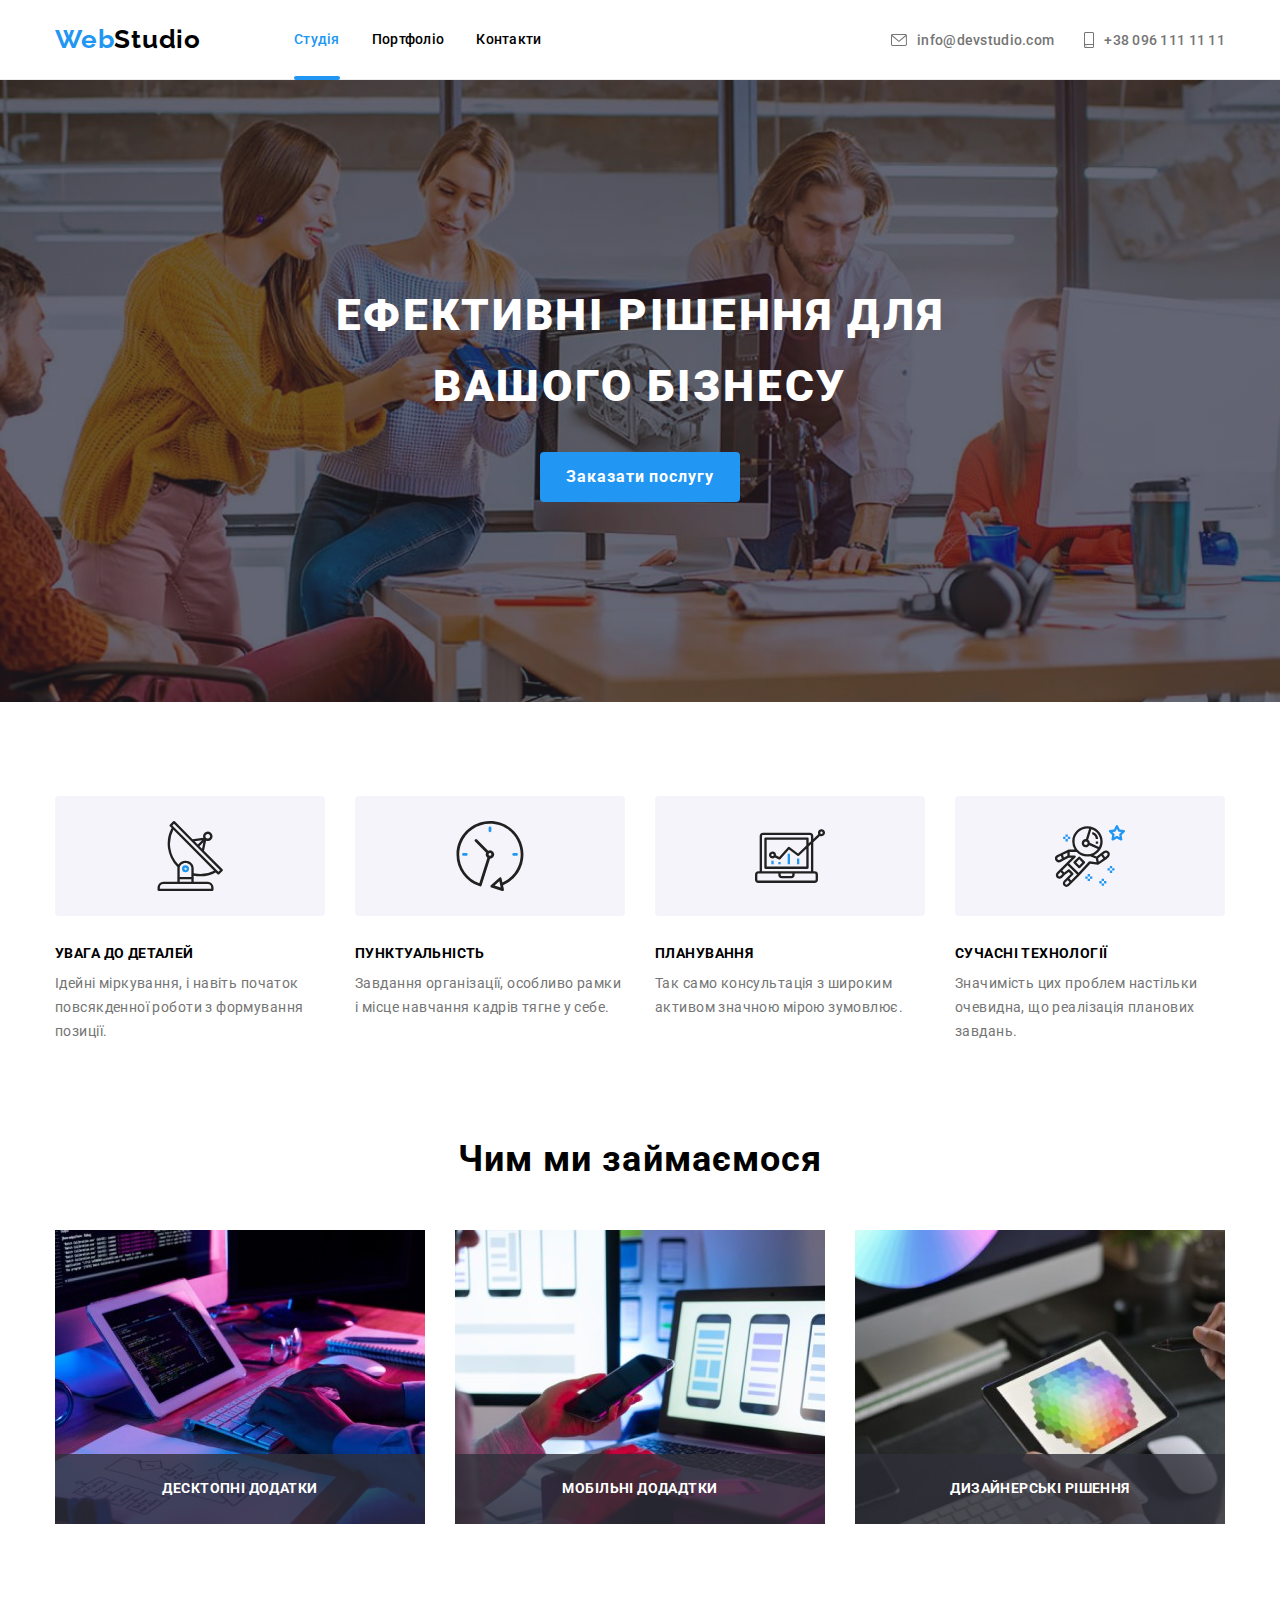
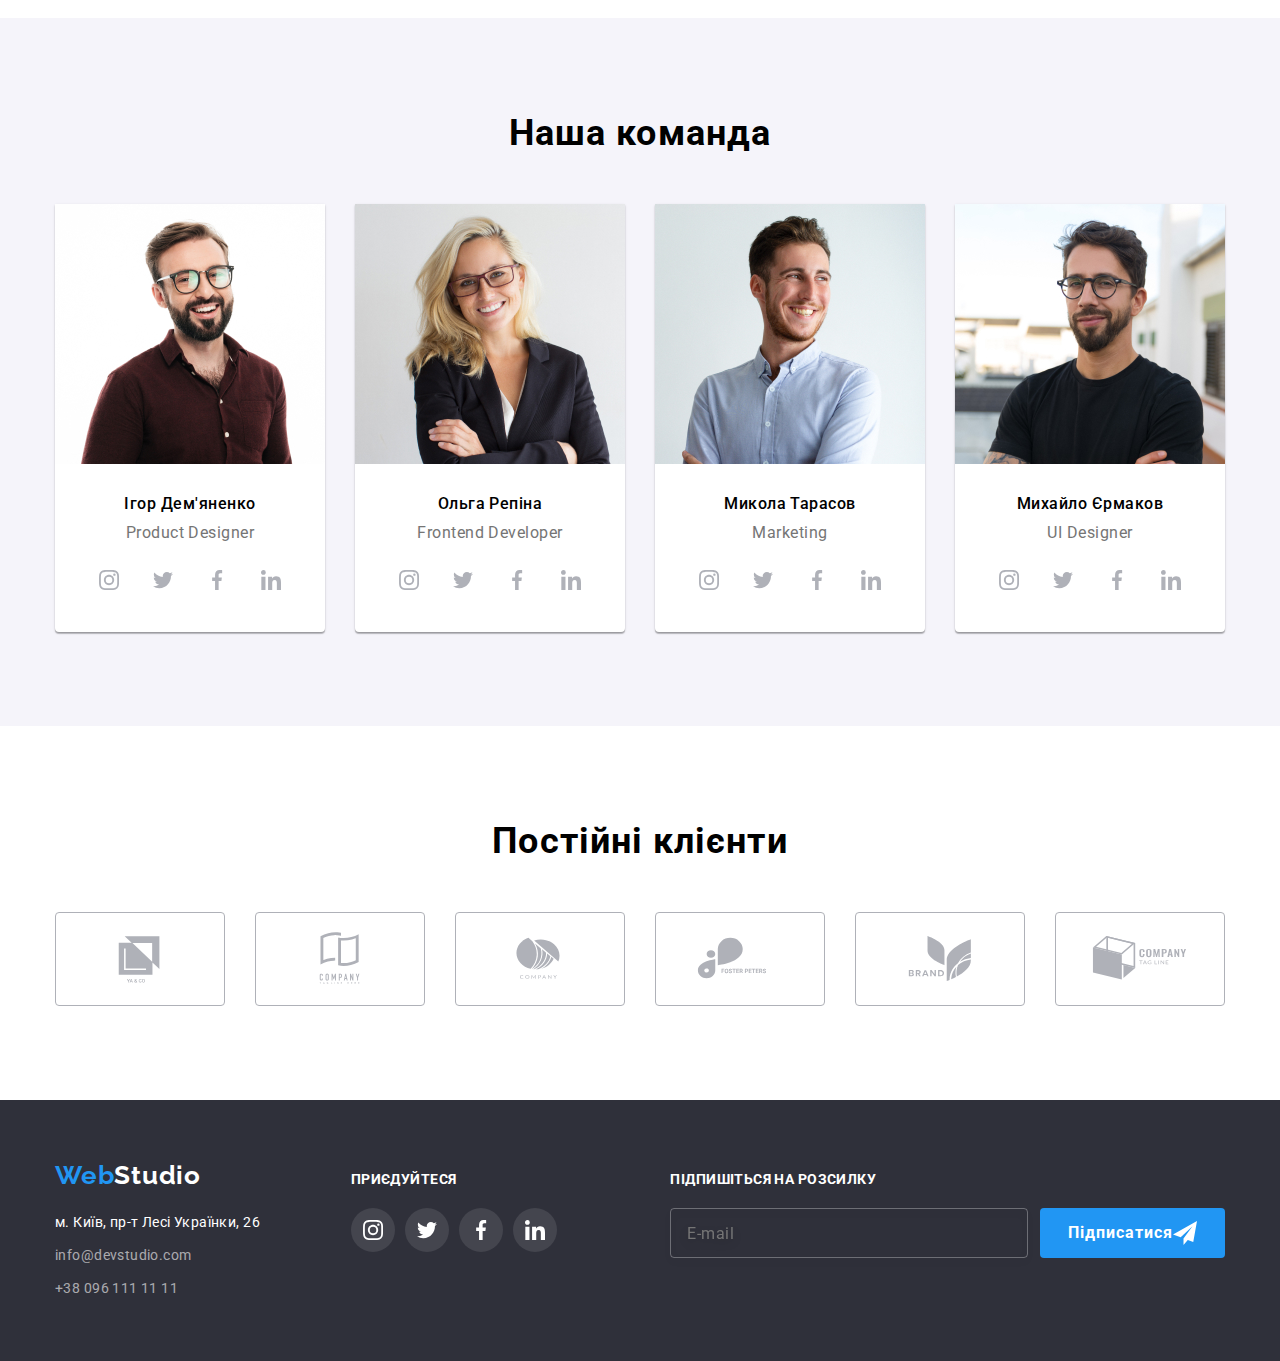
==== commit c860bda9: "add mistakes" ====
--- a/index.html
+++ b/index.html
@@ -123,7 +123,7 @@
 
       <section class="features">
         <div class="container">
-          <h2 class="features__title">Особливості</h2>
+          <h2 class="features__title" hidden>Особливості</h2>
           <ul class="features__list">
             <li class="features__item">
               <div class="features__illustr">
@@ -193,7 +193,7 @@
             <li class="services__item">
               <img
                 class="services__img"
-                srcset="./img/services/services-2_lg.jpg 2x, ./img/services/services-2_lg@2x.jpg 2x"
+                srcset="./img/services/services-2_lg.jpg 1x, ./img/services/services-2_lg@2x.jpg 2x"
                 src="./img/services/services-2_lg.jpg"
                 alt="руки розробника тримають смартфон під час работи над мобільним додатком"
                 width="370"
@@ -204,7 +204,7 @@
             <li class="services__item">
               <img
                 class="services__img"
-                srcset="./img/services/services-3_lg.jpg 2x, ./img/services/services-3_lg@2x.jpg 2x"
+                srcset="./img/services/services-3_lg.jpg 1x, ./img/services/services-3_lg@2x.jpg 2x"
                 src="./img/services/services-3_lg.jpg"
                 alt="руки дизайнера який працює з кольоровою гамою на планшеті"
                 width="370"
@@ -226,17 +226,17 @@
               <img
                 class="member__photo"
                 srcset="
-                  ./img/team/img-1_270.jpg 270w,
-                  ./img/team/img-1_540.jpg 540w,
-                  ./img/team/img-1_354.jpg 354w,
-                  ./img/team/img-1_708.jpg 708w,
-                  ./img/team/img-1_450.jpg 450w,
-                  ./img/team/img-1_900.jpg 900w
+                  ./img/team/team-1_270.jpg 270w,
+                  ./img/team/team-1_540.jpg 540w,
+                  ./img/team/team-1_354.jpg 354w,
+                  ./img/team/team-1_708.jpg 708w,
+                  ./img/team/team-1_450.jpg 450w,
+                  ./img/team/team-1_900.jpg 900w
                 "
                 sizes="(min-width: 1200px) 270px, 
                      (min-width: 768px) 354px,
-                     (min-width: 480px) 450px"
-                src="./img/team/img-1_270.jpg"
+                     100vh"
+                src="./img/team/team-1_270.jpg"
                 alt="чоловік"
                 width="270"
                 height="260"
@@ -281,17 +281,17 @@
               <img
                 class="member__photo"
                 srcset="
-                  ./img/team/img-2_270.jpg 270w,
-                  ./img/team/img-2_540.jpg 540w,
-                  ./img/team/img-2_354.jpg 354w,
-                  ./img/team/img-2_708.jpg 708w,
-                  ./img/team/img-2_450.jpg 450w,
-                  ./img/team/img-2_900.jpg 900w
+                  ./img/team/team-2_270.jpg 270w,
+                  ./img/team/team-2_540.jpg 540w,
+                  ./img/team/team-2_354.jpg 354w,
+                  ./img/team/team-2_708.jpg 708w,
+                  ./img/team/team-2_450.jpg 450w,
+                  ./img/team/team-2_900.jpg 900w
                 "
                 sizes="(min-width: 1200px) 270px, 
                      (min-width: 768px) 354px,
-                     (min-width: 480px) 450px"
-                src="./img/team/img-2_270.jpg"
+                     100vh"
+                src="./img/team/team-2_270.jpg"
                 alt="жінка"
                 width="270"
                 height="260"
@@ -336,17 +336,17 @@
               <img
                 class="member__photo"
                 srcset="
-                  ./img/team/img-3_270.jpg 270w,
-                  ./img/team/img-3_540.jpg 540w,
-                  ./img/team/img-3_354.jpg 354w,
-                  ./img/team/img-3_708.jpg 708w,
-                  ./img/team/img-3_450.jpg 450w,
-                  ./img/team/img-3_900.jpg 900w
+                  ./img/team/team-3_270.jpg 270w,
+                  ./img/team/team-3_540.jpg 540w,
+                  ./img/team/team-3_354.jpg 354w,
+                  ./img/team/team-3_708.jpg 708w,
+                  ./img/team/team-3_450.jpg 450w,
+                  ./img/team/team-3_900.jpg 900w
                 "
                 sizes="(min-width: 1200px) 270px, 
                      (min-width: 768px) 354px,
-                     (min-width: 480px) 450px"
-                src="./img/team/img-3_270.jpg"
+                     100vh"
+                src="./img/team/team-3_270.jpg"
                 alt="чоловік"
                 width="270"
                 height="260"
@@ -391,17 +391,17 @@
               <img
                 class="member__photo"
                 srcset="
-                  ./img/team/img-4_270.jpg 270w,
-                  ./img/team/img-4_540.jpg 540w,
-                  ./img/team/img-4_354.jpg 354w,
-                  ./img/team/img-4_708.jpg 708w,
-                  ./img/team/img-4_450.jpg 450w,
-                  ./img/team/img-4_900.jpg 900w
+                  ./img/team/team-4_270.jpg 270w,
+                  ./img/team/team-4_540.jpg 540w,
+                  ./img/team/team-4_354.jpg 354w,
+                  ./img/team/team-4_708.jpg 708w,
+                  ./img/team/team-4_450.jpg 450w,
+                  ./img/team/team-4_900.jpg 900w
                 "
                 sizes="(min-width: 1200px) 270px, 
                      (min-width: 768px) 354px,
-                     (min-width: 480px) 450px"
-                src="./img/team/img-4_270.jpg"
+                     100vh"
+                src="./img/team/team-4_270.jpg"
                 alt="чоловік"
                 width="270"
                 height="260"
--- a/css/main.min.css
+++ b/css/main.min.css
@@ -1,2 +1,2 @@
-:root{--main-text-color: #212121;--scdry-text-color: #757575;--primary-white-color: #ffffff;--accent-color: #2196f3;--footer-link-color: rgba(255, 255, 255, 0.6);--logo-part-hdr-color: #000000;--logo-part-ftr-color: #ffffff;--footer-bg-color: #2f303a;--icon-uactive-color: #afb1b8;--main-sctn-bg: #f5f4fa}.contacts__link,.footer-contacts__link{display:-webkit-inline-box;display:-ms-inline-flexbox;display:inline-flex;-webkit-box-align:center;-ms-flex-align:center;align-items:center;height:100%;text-decoration:none;-webkit-transition:color 250ms cubic-bezier(0.4, 0, 0.2, 1);transition:color 250ms cubic-bezier(0.4, 0, 0.2, 1)}.hero__button,.projects__button,.modal__form-btn,.subscribe__button{display:-webkit-box;display:-ms-flexbox;display:flex;-webkit-box-align:center;-ms-flex-align:center;align-items:center;-webkit-box-pack:center;-ms-flex-pack:center;justify-content:center;font-size:16px;border:0;border-radius:4px;cursor:pointer;-webkit-transition:-webkit-box-shadow 250ms cubic-bezier(0.4, 0, 0.2, 1);transition:-webkit-box-shadow 250ms cubic-bezier(0.4, 0, 0.2, 1);transition:box-shadow 250ms cubic-bezier(0.4, 0, 0.2, 1);transition:box-shadow 250ms cubic-bezier(0.4, 0, 0.2, 1), -webkit-box-shadow 250ms cubic-bezier(0.4, 0, 0.2, 1)}.footer-socials__subtitle,.subscribe__subtitle{font-weight:700;font-size:14px;line-height:1.14;letter-spacing:0.03em;text-transform:uppercase;color:var(--primary-white-color)}body{font-family:Roboto, sans-serif;background-color:#ffffff;color:var(--title-text-color);margin:0}body.modal-open{overflow:hidden}body.is-open{overflow:hidden}img{display:block;max-width:100%;height:auto}a:hover{cursor:pointer}.features__title,.projects__title{visibility:hidden}.container{margin-right:auto;margin-left:auto;padding-right:15px;padding-left:15px}@media screen and (min-width: 480px){.container{width:480px}}@media screen and (min-width: 768px){.container{width:768px}}@media screen and (min-width: 1200px){.container{width:1200px}}h1,h2,h3,ul,li,p{margin:0;padding:0}li{list-style:none}a{text-decoration:none}.header{position:relative;height:80px;border-bottom:1px solid #ececec}.header__container{display:-webkit-box;display:-ms-flexbox;display:flex;-webkit-box-align:center;-ms-flex-align:center;align-items:center;-webkit-box-pack:justify;-ms-flex-pack:justify;justify-content:space-between;height:100%}@media screen and (min-width: 768px){.header__container{-webkit-box-pack:start;-ms-flex-pack:start;justify-content:start;gap:88px;height:100%}}@media screen and (min-width: 1200px){.header__container{gap:93px}}.header__logo{display:block;z-index:1}.header__logo-part{color:#000000}.header__menu-btn{display:-webkit-inline-box;display:-ms-inline-flexbox;display:inline-flex;margin:0;padding:0;border:none;background-color:transparent;z-index:10}.header__menu-btn__icon:hover,.header__menu-btn__icon:focus{fill:var(--accent-color)}.header__menu-btn .icon-cross{display:none}.header__menu-btn.is-open .icon-cross{display:block}.header__menu-btn.is-open .icon-menu{display:none}@media screen and (min-width: 768px){.header__menu-btn{display:none}}.header__icon:hover,.header__icon:focus{fill:var(--accent-color)}.hero{max-width:1600px;margin-left:auto;margin-right:auto;padding:118px 0px;background-image:-webkit-gradient(linear, left top, right top, from(rgba(47,48,58,0.4)), to(rgba(47,48,58,0.4))),url("../../img/bg/hero-bg_sm.jpg");background-image:linear-gradient(to right, rgba(47,48,58,0.4), rgba(47,48,58,0.4)),url("../../img/bg/hero-bg_sm.jpg");background-repeat:no-repeat;background-position:center;background-origin:border-box;background-size:cover}@media (min-device-pixel-ratio: 2), (-webkit-min-device-pixel-ratio: 2), (min-resolution: 192dpi), (min-resolution: 2dppx){.hero{background-image:-webkit-gradient(linear, left top, right top, from(rgba(47,48,58,0.4)), to(rgba(47,48,58,0.4))),url("../../img/bg/hero-bg_sm@2x.jpg");background-image:linear-gradient(to right, rgba(47,48,58,0.4), rgba(47,48,58,0.4)),url("../../img/bg/hero-bg_sm@2x.jpg")}}@media screen and (min-width: 768px){.hero{ackground-image:linear-gradient(to right, rgba(47,48,58,0.4), rgba(47,48,58,0.4)),url("../../img/bg/hero-bg_md.jpg")}}@media screen and (min-width: 768px) and (min-device-pixel-ratio: 2), screen and (min-width: 768px) and (-webkit-min-device-pixel-ratio: 2), screen and (min-width: 768px) and (min-resolution: 192dpi), screen and (min-width: 768px) and (min-resolution: 2dppx){.hero{background-image:-webkit-gradient(linear, left top, right top, from(rgba(47,48,58,0.4)), to(rgba(47,48,58,0.4))),url("../../img/bg/hero-bg_md@2x.jpg");background-image:linear-gradient(to right, rgba(47,48,58,0.4), rgba(47,48,58,0.4)),url("../../img/bg/hero-bg_md@2x.jpg")}}@media screen and (min-width: 1200px){.hero{ackground-image:linear-gradient(to right, rgba(47,48,58,0.4), rgba(47,48,58,0.4)),url("../../img/bg/hero-bg_lg.jpg")}}@media screen and (min-width: 1200px) and (min-device-pixel-ratio: 2), screen and (min-width: 1200px) and (-webkit-min-device-pixel-ratio: 2), screen and (min-width: 1200px) and (min-resolution: 192dpi), screen and (min-width: 1200px) and (min-resolution: 2dppx){.hero{background-image:-webkit-gradient(linear, left top, right top, from(rgba(47,48,58,0.4)), to(rgba(47,48,58,0.4))),url("../../img/bg/hero-bg_lg@2x.jpg");background-image:linear-gradient(to right, rgba(47,48,58,0.4), rgba(47,48,58,0.4)),url("../../img/bg/hero-bg_lg@2x.jpg")}}@media screen and (min-width: 1200px){.hero{padding:200px 0px}}.hero__title{max-width:360px;margin:0 auto;font-weight:900;font-size:26px;line-height:calc(42 / 26);text-align:center;letter-spacing:0.06em;text-transform:uppercase;color:var(--primary-white-color)}@media screen and (min-width: 1200px){.hero__title{max-width:696px;font-weight:900;font-size:44px}}.hero__button{font-weight:700;line-height:1.88;letter-spacing:.06em;background:var(--accent-color);color:var(--primary-white-color);margin-left:auto;margin-right:auto;margin-top:30px;min-width:200px;min-height:50px;-webkit-transition:-webkit-box-shadow 250ms cubic-bezier(0.4, 0, 0.2, 1);transition:-webkit-box-shadow 250ms cubic-bezier(0.4, 0, 0.2, 1);transition:box-shadow 250ms cubic-bezier(0.4, 0, 0.2, 1);transition:box-shadow 250ms cubic-bezier(0.4, 0, 0.2, 1), -webkit-box-shadow 250ms cubic-bezier(0.4, 0, 0.2, 1)}.hero__button:hover{-webkit-box-shadow:0px 4px 4px rgba(0,0,0,0.15);box-shadow:0px 4px 4px rgba(0,0,0,0.15)}.features{padding-top:60px;padding-bottom:60px}.features__list{display:-webkit-box;display:-ms-flexbox;display:flex;-webkit-box-align:baseline;-ms-flex-align:baseline;align-items:baseline;-webkit-box-pack:center;-ms-flex-pack:center;justify-content:center;-ms-flex-wrap:wrap;flex-wrap:wrap;gap:30px}@media screen and (min-width: 768px){.features__list{-webkit-box-pack:start;-ms-flex-pack:start;justify-content:flex-start}}.features__item{-ms-flex-preferred-size:100%;flex-basis:100%}@media screen and (min-width: 768px){.features__item{-ms-flex-preferred-size:calc((100% - 30px) / 2);flex-basis:calc((100% - 30px) / 2)}}@media screen and (min-width: 1200px){.features__item{-ms-flex-preferred-size:calc((100% - 3 * 30px) / 4);flex-basis:calc((100% - 3 * 30px) / 4)}}.features__illustr{display:-webkit-box;display:-ms-flexbox;display:flex;-webkit-box-pack:center;-ms-flex-pack:center;justify-content:center;-webkit-box-align:center;-ms-flex-align:center;align-items:center;max-width:450px;height:120px;background:#f5f4fa;border-radius:4px}.features__subtitle{margin-top:30px;font-weight:700;font-size:14px;line-height:1.14;letter-spacing:0.03em;text-align:center;text-transform:uppercase}.features__descr{margin-top:10px;font-weight:400;font-size:14px;line-height:1.71;letter-spacing:0.03em;color:var(--scdry-text-color)}.services{padding-bottom:94px;display:none}@media screen and (min-width: 1200px){.services{display:block}}.services__title{font-weight:700;font-size:36px;line-height:1.17;text-align:center;letter-spacing:0.03em}.services__list{display:-webkit-box;display:-ms-flexbox;display:flex;gap:30px;margin-top:50px;line-height:0}.services__item{display:inline-block;position:relative}.services__descr{display:-webkit-box;display:-ms-flexbox;display:flex;-webkit-box-pack:center;-ms-flex-pack:center;justify-content:center;-webkit-box-align:center;-ms-flex-align:center;align-items:center;position:absolute;bottom:0;width:100%;height:70px;background:rgba(47,48,58,0.8);font-weight:700;font-size:14px;line-height:1.14;letter-spacing:0.03em;text-transform:uppercase;color:var(--primary-white-color)}.team{padding-top:60px;padding-bottom:60px;background-color:#f5f4fa}.team__title{margin:0 auto;font-weight:700;font-size:28px;line-height:1.17;text-align:center;letter-spacing:0.03em}@media screen and (min-width: 1200px){.team__title{font-size:36px}}.team__list{display:-webkit-box;display:-ms-flexbox;display:flex;-webkit-box-pack:center;-ms-flex-pack:center;justify-content:center;-ms-flex-wrap:wrap;flex-wrap:wrap;gap:30px;padding-left:0;margin-top:30px}.clients{padding-top:60px;padding-bottom:60px}.clients__title{font-weight:700;font-size:28px;line-height:1.17;text-align:center;letter-spacing:0.03em}@media screen and (min-width: 1200px){.clients__title{ont-size:36px}}.clients__list{display:-webkit-box;display:-ms-flexbox;display:flex;-ms-flex-wrap:wrap;flex-wrap:wrap;gap:30px;padding-left:0;margin-top:30px}.clients__item{-ms-flex-preferred-size:calc((100% - 30px) / 2);flex-basis:calc((100% - 30px) / 2)}@media screen and (min-width: 768px){.clients__item{-ms-flex-preferred-size:calc((100% - 2 * 30px) / 3);flex-basis:calc((100% - 2 * 30px) / 3)}}@media screen and (min-width: 1200px){.clients__item{-ms-flex-preferred-size:calc((100% - 5 * 30px) / 6);flex-basis:calc((100% - 5 * 30px) / 6)}}.clients__link{display:-webkit-box;display:-ms-flexbox;display:flex;-webkit-box-pack:center;-ms-flex-pack:center;justify-content:center;-webkit-box-align:center;-ms-flex-align:center;align-items:center;padding-top:16px;padding-bottom:16px;width:100%;height:100%;color:#afb1b8;background-color:var(--primary-white-color);border:1px solid #afb1b8;border-radius:4px;-webkit-transition:border-color 250ms cubic-bezier(0.4, 0, 0.2, 1),color 250ms cubic-bezier(0.4, 0, 0.2, 1);transition:border-color 250ms cubic-bezier(0.4, 0, 0.2, 1),color 250ms cubic-bezier(0.4, 0, 0.2, 1)}.clients__link:hover,.clients__link:focus{border-color:var(--accent-color);color:var(--accent-color)}.clients__icon{fill:currentColor}.footer{padding-top:60px;padding-bottom:60px;background-color:#2f303a}@media screen and (min-width: 768px){.footer__container{display:-webkit-box;display:-ms-flexbox;display:flex;-webkit-box-pack:center;-ms-flex-pack:center;justify-content:center;-webkit-box-align:baseline;-ms-flex-align:baseline;align-items:baseline;-ms-flex-wrap:wrap;flex-wrap:wrap;-webkit-column-gap:165px;column-gap:165px}}@media screen and (min-width: 1200px){.footer__container{-webkit-box-orient:horizontal;-webkit-box-direction:normal;-ms-flex-flow:row;flex-flow:row;-webkit-box-pack:justify;-ms-flex-pack:justify;justify-content:space-between;gap:70px}}.footer__addr-block{display:-webkit-box;display:-ms-flexbox;display:flex;-webkit-box-pack:center;-ms-flex-pack:center;justify-content:center;-webkit-box-align:center;-ms-flex-align:center;align-items:center;-webkit-box-orient:vertical;-webkit-box-direction:normal;-ms-flex-direction:column;flex-direction:column}@media screen and (min-width: 1200px){.footer__addr-block{-webkit-box-align:start;-ms-flex-align:start;align-items:flex-start}}@media screen and (min-width: 1200px){.footer__addr-block{-webkit-box-pack:start;-ms-flex-pack:start;justify-content:start}}.footer__logo-part{color:var(--primary-white-color)}.projects{padding-top:60px;padding-bottom:60px}.projects__filter{display:-webkit-box;display:-ms-flexbox;display:flex;-webkit-box-pack:start;-ms-flex-pack:start;justify-content:start;-ms-flex-wrap:wrap;flex-wrap:wrap;row-gap:15px;-webkit-column-gap:8px;column-gap:8px}@media screen and (min-width: 768px){.projects__filter{-webkit-box-pack:center;-ms-flex-pack:center;justify-content:center;gap:8px}}.projects__button{font-weight:500;line-height:1.63;letter-spacing:.03em;background:#f5f4fa;color:#212121;width:100%;height:38px;padding-left:22px;padding-right:22px;-webkit-transition:color 250ms cubic-bezier(0.4, 0, 0.2, 1),background 250ms cubic-bezier(0.4, 0, 0.2, 1),-webkit-box-shadow 250ms cubic-bezier(0.4, 0, 0.2, 1);transition:color 250ms cubic-bezier(0.4, 0, 0.2, 1),background 250ms cubic-bezier(0.4, 0, 0.2, 1),-webkit-box-shadow 250ms cubic-bezier(0.4, 0, 0.2, 1);transition:box-shadow 250ms cubic-bezier(0.4, 0, 0.2, 1),color 250ms cubic-bezier(0.4, 0, 0.2, 1),background 250ms cubic-bezier(0.4, 0, 0.2, 1);transition:box-shadow 250ms cubic-bezier(0.4, 0, 0.2, 1),color 250ms cubic-bezier(0.4, 0, 0.2, 1),background 250ms cubic-bezier(0.4, 0, 0.2, 1),-webkit-box-shadow 250ms cubic-bezier(0.4, 0, 0.2, 1)}.projects__button:hover,.projects__button:focus,.projects__button:active{background:var(--accent-color);color:var(--primary-white-color);-webkit-box-shadow:0px 1px 3px rgba(0,0,0,0.12),0px 1px 1px rgba(0,0,0,0.14),0px 3px 2px rgba(0,0,0,0.2);box-shadow:0px 1px 3px rgba(0,0,0,0.12),0px 1px 1px rgba(0,0,0,0.14),0px 3px 2px rgba(0,0,0,0.2)}.modal{position:relative;padding:40px;margin-left:auto;margin-right:auto;max-width:450px;background:#fff;-webkit-box-shadow:0px 1px 3px rgba(0,0,0,0.12),0px 1px 1px rgba(0,0,0,0.14),0px 2px 1px rgba(0,0,0,0.2);box-shadow:0px 1px 3px rgba(0,0,0,0.12),0px 1px 1px rgba(0,0,0,0.14),0px 2px 1px rgba(0,0,0,0.2);border-radius:4px;opacity:1;-webkit-transition:opacity 600ms cubic-bezier(0.4, 0, 0.2, 1) 100ms,-webkit-transform 600ms cubic-bezier(0.4, 0, 0.2, 1);transition:opacity 600ms cubic-bezier(0.4, 0, 0.2, 1) 100ms,-webkit-transform 600ms cubic-bezier(0.4, 0, 0.2, 1);transition:transform 600ms cubic-bezier(0.4, 0, 0.2, 1),opacity 600ms cubic-bezier(0.4, 0, 0.2, 1) 100ms;transition:transform 600ms cubic-bezier(0.4, 0, 0.2, 1),opacity 600ms cubic-bezier(0.4, 0, 0.2, 1) 100ms,-webkit-transform 600ms cubic-bezier(0.4, 0, 0.2, 1)}@media screen and (min-width: 768px){.modal{max-width:528px}}.backdrop.is-hidden .modal{opacity:0;-webkit-transform:perspective(300px) scale(0.1) rotateX(180deg);transform:perspective(300px) scale(0.1) rotateX(180deg)}.modal__title{font-weight:700;font-size:20px;line-height:calc(23 / 20);text-align:center;letter-spacing:0.03em;color:#212121}.modal__close-btn{position:absolute;right:8px;top:8px;width:30px;height:30px;cursor:pointer;background:#ffffff;border:1px solid rgba(0,0,0,0.1);border-radius:50%}.modal__close-icon{-webkit-transition:fill 255ms cubic-bezier(0.4, 0, 0.2, 1);transition:fill 255ms cubic-bezier(0.4, 0, 0.2, 1)}.modal__close-btn:hover .modal__close-icon,.modal__close-btn:focus .modal__close-icon{fill:var(--accent-color)}.modal__form-btn{font-weight:700;line-height:1.88;letter-spacing:.06em;background:var(--accent-color);color:var(--primary-white-color);margin:0 auto;margin-top:30px;width:200px;height:50px}.modal__form-btn:hover,.modal__form-btn:focus{-webkit-box-shadow:0px 4px 4px rgba(0,0,0,0.15);box-shadow:0px 4px 4px rgba(0,0,0,0.15)}.logo{font-family:"Raleway", sans-serif;font-weight:700;font-size:26px;line-height:1.19;letter-spacing:0.03em;color:var(--accent-color)}.nav{display:-webkit-box;display:-ms-flexbox;display:flex;-webkit-box-align:start;-ms-flex-align:start;align-items:flex-start;-webkit-box-orient:vertical;-webkit-box-direction:normal;-ms-flex-direction:column;flex-direction:column;gap:32px;margin-bottom:auto;max-width:480px}@media screen and (min-width: 768px){.nav{-webkit-box-orient:horizontal;-webkit-box-direction:normal;-ms-flex-direction:row;flex-direction:row;-webkit-box-align:center;-ms-flex-align:center;align-items:center;margin-bottom:0;height:100%}}.nav__item{display:block;height:100%}.nav__link{position:relative;display:-webkit-box;display:-ms-flexbox;display:flex;-webkit-box-pack:center;-ms-flex-pack:center;justify-content:center;-webkit-box-align:center;-ms-flex-align:center;align-items:center;height:100%;font-weight:500;font-size:40px;line-height:calc(47 / 40);letter-spacing:0.02em;color:var(--title-text-color);text-decoration:none;-webkit-transition:color 250ms cubic-bezier(0.4, 0, 0.2, 1);transition:color 250ms cubic-bezier(0.4, 0, 0.2, 1)}.nav__link::after{content:" ";display:block;position:absolute;bottom:-1px;width:100%;height:4px;background:var(--accent-color);border-radius:2px;opacity:0}@media screen and (min-width: 768px){.nav__link--current::after{opacity:1}}@media screen and (min-width: 768px){.nav__link:hover,.nav__link:focus,.nav__link--current{color:var(--accent-color)}}@media screen and (min-width: 768px){.nav__link{font-size:14px}}.nav__link--current{color:var(--accent-color)}.contacts{bottom:0;display:-webkit-box;display:-ms-flexbox;display:flex;-webkit-box-align:start;-ms-flex-align:start;align-items:flex-start;-webkit-box-orient:vertical;-webkit-box-direction:reverse;-ms-flex-direction:column-reverse;flex-direction:column-reverse;gap:30px}@media screen and (min-width: 768px){.contacts{-webkit-box-orient:vertical;-webkit-box-direction:normal;-ms-flex-direction:column;flex-direction:column;-webkit-box-pack:center;-ms-flex-pack:center;justify-content:center;gap:10px}}@media screen and (min-width: 1200px){.contacts{-webkit-box-orient:horizontal;-webkit-box-direction:normal;-ms-flex-direction:row;flex-direction:row;-webkit-box-align:center;-ms-flex-align:center;align-items:center;gap:30px}}.contacts__item{display:-webkit-box;display:-ms-flexbox;display:flex;-webkit-box-align:center;-ms-flex-align:center;align-items:center;-webkit-box-pack:center;-ms-flex-pack:center;justify-content:center;font-style:normal;font-weight:500;font-size:34px;line-height:40px;letter-spacing:0.02em;color:var(--accent-color)}@media screen and (max-width: 450px){.contacts__item{font-size:26px}}.contacts__item.mail-item{font-size:24px;color:#757575}@media screen and (min-width: 768px){.contacts__item.mail-item{font-size:12px;color:#757575;line-height:14px}}@media screen and (min-width: 1200px){.contacts__item.mail-item{font-size:14px}}@media screen and (min-width: 768px){.contacts__item{font-size:12px;color:#757575;line-height:0}}@media screen and (min-width: 1200px){.contacts__item{font-size:14px;line-height:calc(16 / 14);margin-left:auto}}.contacts__link{color:inherit}@media screen and (min-width: 768px){.contacts__link:hover,.contacts__link:focus,.contacts__link--current{color:var(--accent-color)}}.contacts__icon{display:none;fill:currentColor;margin-right:10px}@media screen and (min-width: 768px){.contacts__icon{display:inline-block}}.socials{display:-webkit-box;display:-ms-flexbox;display:flex;-webkit-box-pack:center;-ms-flex-pack:center;justify-content:center;margin-top:16px;gap:10px}.socials__link{background-color:rgba(0,0,0,0);color:#afb1b8;display:-webkit-box;display:-ms-flexbox;display:flex;-webkit-box-pack:center;-ms-flex-pack:center;justify-content:center;-webkit-box-align:center;-ms-flex-align:center;align-items:center;width:44px;height:44px;border-radius:50%;-webkit-transition:color 250ms cubic-bezier(0.4, 0, 0.2, 1),background-color 250ms cubic-bezier(0.4, 0, 0.2, 1);transition:color 250ms cubic-bezier(0.4, 0, 0.2, 1),background-color 250ms cubic-bezier(0.4, 0, 0.2, 1)}@media screen and (min-width: 768px){.socials__link:hover,.socials__link:focus{background-color:var(--accent-color)}}.socials__icon{fill:currentColor}.socials__link:hover .socials__icon,.socials__link:focus .socials__icon{fill:var(--primary-white-color)}.menu-container.is-open{display:-webkit-box;display:-ms-flexbox;display:flex;-webkit-box-orient:vertical;-webkit-box-direction:normal;-ms-flex-direction:column;flex-direction:column;-webkit-box-align:center;-ms-flex-align:center;align-items:center;z-index:5;-webkit-transform:translateY(100%);transform:translateY(100%);-webkit-transition:-webkit-transform 600ms cubic-bezier(0.4, 0, 0.2, 1);transition:-webkit-transform 600ms cubic-bezier(0.4, 0, 0.2, 1);transition:transform 600ms cubic-bezier(0.4, 0, 0.2, 1);transition:transform 600ms cubic-bezier(0.4, 0, 0.2, 1), -webkit-transform 600ms cubic-bezier(0.4, 0, 0.2, 1)}@media screen and (min-width: 768px){.menu-container.is-open{-webkit-transform:none;transform:none;-webkit-box-orient:horizontal;-webkit-box-direction:normal;-ms-flex-direction:row;flex-direction:row;gap:84px;height:100%;-webkit-transition:none;transition:none}}@media screen and (max-width: 767px){.menu-container{display:-webkit-box;display:-ms-flexbox;display:flex;-webkit-box-orient:vertical;-webkit-box-direction:normal;-ms-flex-direction:column;flex-direction:column;-webkit-box-align:center;-ms-flex-align:center;align-items:center;position:fixed;top:-100%;left:0;width:100%;height:100vh;padding:48px 40px;background-color:#fff;overflow-y:scroll;z-index:5;-webkit-transition:-webkit-transform 600ms cubic-bezier(0.4, 0, 0.2, 1);transition:-webkit-transform 600ms cubic-bezier(0.4, 0, 0.2, 1);transition:transform 600ms cubic-bezier(0.4, 0, 0.2, 1);transition:transform 600ms cubic-bezier(0.4, 0, 0.2, 1), -webkit-transform 600ms cubic-bezier(0.4, 0, 0.2, 1)}}@media screen and (min-width: 768px){.menu-container{display:-webkit-box;display:-ms-flexbox;display:flex;-webkit-box-pack:start;-ms-flex-pack:start;justify-content:flex-start;width:100%;height:100%}}@media screen and (min-width: 1200px){.menu-container{-webkit-box-pack:justify;-ms-flex-pack:justify;justify-content:space-between;width:100%}}.menu-container__wrapper{display:-webkit-box;display:-ms-flexbox;display:flex;-webkit-box-orient:vertical;-webkit-box-direction:normal;-ms-flex-direction:column;flex-direction:column;gap:64px;height:100%}@media screen and (min-width: 480px){.menu-container__wrapper{width:400px}}@media screen and (min-width: 768px){.menu-container__wrapper{width:100%;-webkit-box-orient:horizontal;-webkit-box-direction:normal;-ms-flex-direction:row;flex-direction:row;-webkit-box-pack:justify;-ms-flex-pack:justify;justify-content:space-between}}.menu-socials{display:-webkit-box;display:-ms-flexbox;display:flex;-webkit-box-pack:center;-ms-flex-pack:center;justify-content:center;-ms-flex-wrap:wrap;flex-wrap:wrap}.menu-socials__link{display:block;-ms-flex-negative:1;flex-shrink:1;width:100%;height:100%;padding-right:10px;font-weight:500;font-size:18px;line-height:22px;letter-spacing:0.02em;color:var(--accent-color);border-radius:0;border-right:1px solid rgba(33,33,33,0.2)}@media screen and (min-width: 450px){.menu-socials{-webkit-box-pack:start;-ms-flex-pack:start;justify-content:start;-ms-flex-wrap:row;flex-wrap:row}}@media screen and (min-width: 768px){.menu-socials{display:none}}.member{background-color:var(--primary-white-color);max-width:450px;-webkit-box-shadow:0px 1px 3px rgba(0,0,0,0.12),0px 1px 1px rgba(0,0,0,0.14),0px 2px 1px rgba(0,0,0,0.2);box-shadow:0px 1px 3px rgba(0,0,0,0.12),0px 1px 1px rgba(0,0,0,0.14),0px 2px 1px rgba(0,0,0,0.2);border-radius:0px 0px 4px 4px}@media screen and (min-width: 768px){.member{-ms-flex-preferred-size:calc((100% - 30px) / 2);flex-basis:calc((100% - 30px) / 2)}}@media screen and (min-width: 1200px){.member{-ms-flex-preferred-size:calc((100% - 3 * 30px) / 4);flex-basis:calc((100% - 3 * 30px) / 4)}}.member__photo{display:block;width:100%}.member__info{padding-top:30px;padding-bottom:30px}.member__name{font-weight:500;font-size:16px;line-height:1.19;letter-spacing:0.03em;text-align:center}.member__descr{margin-top:10px;font-size:16px;line-height:1.19;letter-spacing:0.03em;color:var(--descr-text-color);text-align:center}.address{margin-top:20px;font-style:normal;font-size:14px;line-height:1.71;letter-spacing:0.03em;text-align:center}.address__link{display:block;margin:0 auto;font-size:14px;line-height:1.71;letter-spacing:0.03em;color:var(--primary-white-color);-webkit-transition:color 250ms cubic-bezier(0.4, 0, 0.2, 1);transition:color 250ms cubic-bezier(0.4, 0, 0.2, 1)}.address__link:hover,.address__link:focus{color:var(--accent-color)}.footer-socials{display:-webkit-box;display:-ms-flexbox;display:flex;-webkit-box-orient:vertical;-webkit-box-direction:normal;-ms-flex-direction:column;flex-direction:column;-webkit-box-align:center;-ms-flex-align:center;align-items:center;gap:20px;padding-top:12px;min-width:206px;margin-top:60px}@media screen and (min-width: 768px){.footer-socials{margin-top:0;padding-top:5px}}@media screen and (min-width: 1200px){.footer-socials{-webkit-box-align:start;-ms-flex-align:start;align-items:start;margin-right:23px}}.footer-socials__list{display:-webkit-box;display:-ms-flexbox;display:flex;-webkit-box-pack:start;-ms-flex-pack:start;justify-content:flex-start;gap:10px}.footer-socials__link{background-color:rgba(255,255,255,0.1);color:#fff;-webkit-transition:background-color 250ms cubic-bezier(0.4, 0, 0.2, 1);transition:background-color 250ms cubic-bezier(0.4, 0, 0.2, 1)}.footer-socials__link:hover,.footer-socials__link:focus{background-color:var(--accent-color)}.footer-socials__icon{fill:#fff}.subscribe{margin-top:60px}@media screen and (min-width: 1200px){.subscribe{margin-top:0}}.subscribe__subtitle{text-align:center}@media screen and (min-width: 1200px){.subscribe__subtitle{text-align:left}}.subscribe__form{display:-webkit-box;display:-ms-flexbox;display:flex;-webkit-box-orient:vertical;-webkit-box-direction:normal;-ms-flex-direction:column;flex-direction:column;-webkit-box-align:center;-ms-flex-align:center;align-items:center;gap:20px;margin-top:20px}@media screen and (min-width: 1200px){.subscribe__form{-webkit-box-orient:horizontal;-webkit-box-direction:normal;-ms-flex-direction:row;flex-direction:row;gap:12px}}.subscribe__input-wrapper{width:100%}.subscribe__form-input{width:100%}@media screen and (min-width: 768px){.subscribe__form-input{width:450px}}@media screen and (min-width: 1200px){.subscribe__form-input{width:358px}}.subscribe__form-input{display:block;max-width:450px;max-width:100%;height:50px;padding-left:16px;font-size:16px;line-height:20px;letter-spacing:0.03em;color:rgba(255,255,255,0.6);background-color:transparent;border:1px solid rgba(255,255,255,0.3);-webkit-filter:drop-shadow(0px 4px 4px rgba(0,0,0,0.15));filter:drop-shadow(0px 4px 4px rgba(0,0,0,0.15));border-radius:4px}.subscribe__button{font-weight:700;line-height:1.88;letter-spacing:.06em;background:var(--accent-color);color:var(--primary-white-color);max-width:200px;min-height:50px;padding-left:28px;padding-right:28px}.subscribe__button-icon{fill:var(--primary-white-color)}.form{width:100%;margin-right:0}.form__box{position:relative;display:-webkit-box;display:-ms-flexbox;display:flex;-webkit-box-orient:vertical;-webkit-box-direction:normal;-ms-flex-direction:column;flex-direction:column;font-size:12px;line-height:calc(14 / 12);letter-spacing:0.01em;color:#757575;cursor:pointer;-webkit-transition:fill 250ms cubic-bezier(0.4, 0, 0.2, 1);transition:fill 250ms cubic-bezier(0.4, 0, 0.2, 1)}.form__box:not(:first-child){margin-top:10px}.form__box:nth-child(1){margin-top:12px}.form__label{display:-webkit-box;display:-ms-flexbox;display:flex;-webkit-box-align:center;-ms-flex-align:center;align-items:center;-webkit-box-pack:start;-ms-flex-pack:start;justify-content:flex-start;height:24px;-webkit-user-select:none;-moz-user-select:none;-ms-user-select:none;user-select:none}.form__input{margin-top:4px;padding:12px 42px;height:40px;border:1px solid rgba(33,33,33,0.2);border-radius:4px;-webkit-transition:border-color 250ms cubic-bezier(0.4, 0, 0.2, 1);transition:border-color 250ms cubic-bezier(0.4, 0, 0.2, 1)}.form__input:hover,.form__input:focus{border-color:var(--accent-color)}.form__icon{position:absolute;bottom:14px;left:14px;-webkit-transition:fill 250ms cubic-bezier(0.4, 0, 0.2, 1);transition:fill 250ms cubic-bezier(0.4, 0, 0.2, 1)}.form__input:hover+.form__icon,.form__input:focus+.form__icon{fill:var(--accent-color)}.form__textarea{resize:none;margin-top:4px;height:120px;display:block;padding:12px 16px;border:1px solid rgba(33,33,33,0.2);border-radius:4px;-webkit-transition:border-color 250ms cubic-bezier(0.4, 0, 0.2, 1);transition:border-color 250ms cubic-bezier(0.4, 0, 0.2, 1)}.form__textarea::-webkit-input-placeholder{color:rgba(117,117,117,0.5)}.form__textarea:-ms-input-placeholder{color:rgba(117,117,117,0.5)}.form__textarea::-ms-input-placeholder{color:rgba(117,117,117,0.5)}.form__textarea::placeholder{color:rgba(117,117,117,0.5)}@media screen and (max-width: 453px){.form .checkbox-label{display:-webkit-box;display:-ms-flexbox;display:flex;-webkit-box-pack:center;-ms-flex-pack:center;justify-content:center;-ms-flex-wrap:wrap;flex-wrap:wrap}}.form__checkbox-box{position:relative;display:-webkit-box;display:-ms-flexbox;display:flex;-webkit-box-pack:center;-ms-flex-pack:center;justify-content:center;-webkit-box-align:center;-ms-flex-align:center;align-items:center;padding-top:20px;font-size:12px;line-height:calc(24 / 14);letter-spacing:0.03em;color:#757575}@media screen and (min-width: 1200px){.form__checkbox-box{font-size:14px}}.form__checkbox{appearance:none;-webkit-appearance:none;-moz-appearance:none;padding:0;margin:0;border:none}.form__checkbox-custom{margin-top:0;margin-right:7px;display:-webkit-box;display:-ms-flexbox;display:flex;-webkit-box-pack:center;-ms-flex-pack:center;justify-content:center;-webkit-box-align:center;-ms-flex-align:center;align-items:center;width:16px;height:15px;background-color:transparent;background-image:url(../img/icons/modal-check.svg);background-size:auto;background-position:center;background-repeat:no-repeat;background-size:1em;background-origin:border-box;border:1px solid #212121;border-radius:2px;pointer-events:none}.form__checkbox:checked+.form__checkbox-custom{fill-opacity:1}.form__checkbox:checked+.form__checkbox-custom{border:none;background-color:var(--accent-color);fill:var(--primary-white-color)}.form__checkbox-link{color:var(--accent-color);text-decoration:underline;text-underline-offset:1px;margin-left:4px}.cards-grid{display:-webkit-box;display:-ms-flexbox;display:flex;-ms-flex-wrap:wrap;flex-wrap:wrap;row-gap:30px;margin-top:40px}@media screen and (min-width: 768px){.cards-grid{gap:30px}}.card{-ms-flex-preferred-size:100%;flex-basis:100%;-webkit-transition:-webkit-box-shadow 250ms cubic-bezier(0.4, 0, 0.2, 1);transition:-webkit-box-shadow 250ms cubic-bezier(0.4, 0, 0.2, 1);transition:box-shadow 250ms cubic-bezier(0.4, 0, 0.2, 1);transition:box-shadow 250ms cubic-bezier(0.4, 0, 0.2, 1), -webkit-box-shadow 250ms cubic-bezier(0.4, 0, 0.2, 1)}@media screen and (min-width: 768px){.card{-ms-flex-preferred-size:calc((100% - 30px) / 2);flex-basis:calc((100% - 30px) / 2)}}@media screen and (min-width: 1200px){.card{-ms-flex-preferred-size:calc((100% - 2 * 30px) / 3);flex-basis:calc((100% - 2 * 30px) / 3)}}.card__link{height:100%;display:-webkit-box;display:-ms-flexbox;display:flex;-webkit-box-orient:vertical;-webkit-box-direction:normal;-ms-flex-direction:column;flex-direction:column}.card__illustr{position:relative;overflow:hidden;-webkit-transition:-webkit-box-shadow 250ms cubic-bezier(0.4, 0, 0.2, 1);transition:-webkit-box-shadow 250ms cubic-bezier(0.4, 0, 0.2, 1);transition:box-shadow 250ms cubic-bezier(0.4, 0, 0.2, 1);transition:box-shadow 250ms cubic-bezier(0.4, 0, 0.2, 1), -webkit-box-shadow 250ms cubic-bezier(0.4, 0, 0.2, 1)}.card:hover .card__illustr{-webkit-box-shadow:0px 4px 4px rgba(0,0,0,0.25);box-shadow:0px 4px 4px rgba(0,0,0,0.25)}.card__img{display:block;width:100%}.card__footer{border:1px solid #eeeeee;border-top:none;padding:20px 24px;-webkit-box-flex:1;-ms-flex-positive:1;flex-grow:1}.card__overlay{position:absolute;top:100%;left:0;-webkit-transition:-webkit-transform 250ms cubic-bezier(0.4, 0, 0.2, 1);transition:-webkit-transform 250ms cubic-bezier(0.4, 0, 0.2, 1);transition:transform 250ms cubic-bezier(0.4, 0, 0.2, 1);transition:transform 250ms cubic-bezier(0.4, 0, 0.2, 1), -webkit-transform 250ms cubic-bezier(0.4, 0, 0.2, 1);padding:63px 24px;width:100%;height:100%;background:rgba(33,150,243,0.9);font-weight:400;font-size:18px;line-height:1.56;letter-spacing:0.03em;color:#ffffff}.card:hover .card__overlay{-webkit-transform:translateY(-100%);transform:translateY(-100%)}.card__title{margin-top:0;margin-bottom:0;font-weight:700;font-size:18px;line-height:2;letter-spacing:0.06em;color:var(--main-text-color)}.card__descr{margin-top:4px;margin-bottom:0;font-size:16px;line-height:1.88;letter-spacing:0.03em;color:var(--scdry-text-color)}.card:hover{-webkit-box-shadow:0px 1px 3px rgba(0,0,0,0.12),0px 1px 1px rgba(0,0,0,0.14),0px 3px 2px rgba(0,0,0,0.2);box-shadow:0px 1px 3px rgba(0,0,0,0.12),0px 1px 1px rgba(0,0,0,0.14),0px 3px 2px rgba(0,0,0,0.2)}.footer-contacts{display:-webkit-box;display:-ms-flexbox;display:flex;-webkit-box-orient:vertical;-webkit-box-direction:normal;-ms-flex-direction:column;flex-direction:column;-webkit-box-align:center;-ms-flex-align:center;align-items:center;gap:9px;margin-top:9px}@media screen and (min-width: 1200px){.footer-contacts{-webkit-box-align:start;-ms-flex-align:start;align-items:flex-start}}.footer-contacts__link{font-weight:400;font-size:14px;line-height:1.71;letter-spacing:0.03em;color:rgba(255,255,255,0.6)}.footer-contacts__link:hover,.footer-contacts__link:focus{color:var(--accent-color)}.backdrop{position:fixed;top:0;left:0;width:100%;height:100%;background:rgba(0,0,0,0.2);opacity:1;-webkit-transition:opacity 900ms cubic-bezier(0.4, 0, 0.2, 1),visibility 900ms cubic-bezier(0.4, 0, 0.2, 1);transition:opacity 900ms cubic-bezier(0.4, 0, 0.2, 1),visibility 900ms cubic-bezier(0.4, 0, 0.2, 1);z-index:20;padding:93px 15px 94px 15px;overflow-y:scroll}.backdrop.is-hidden{opacity:0;visibility:hidden;pointer-events:none}
+:root{--main-text-color: #212121;--scdry-text-color: #757575;--primary-white-color: #ffffff;--accent-color: #2196f3;--footer-link-color: rgba(255, 255, 255, 0.6);--logo-part-hdr-color: #000000;--logo-part-ftr-color: #ffffff;--footer-bg-color: #2f303a;--icon-uactive-color: #afb1b8;--main-sctn-bg: #f5f4fa}.contacts__link,.footer-contacts__link{display:-webkit-inline-box;display:-ms-inline-flexbox;display:inline-flex;-webkit-box-align:center;-ms-flex-align:center;align-items:center;height:100%;text-decoration:none;-webkit-transition:color 250ms cubic-bezier(0.4, 0, 0.2, 1);transition:color 250ms cubic-bezier(0.4, 0, 0.2, 1)}.hero__button,.projects__button,.modal__form-btn,.subscribe__button{display:-webkit-box;display:-ms-flexbox;display:flex;-webkit-box-align:center;-ms-flex-align:center;align-items:center;-webkit-box-pack:center;-ms-flex-pack:center;justify-content:center;font-size:16px;border:0;border-radius:4px;cursor:pointer;-webkit-transition:-webkit-box-shadow 250ms cubic-bezier(0.4, 0, 0.2, 1);transition:-webkit-box-shadow 250ms cubic-bezier(0.4, 0, 0.2, 1);transition:box-shadow 250ms cubic-bezier(0.4, 0, 0.2, 1);transition:box-shadow 250ms cubic-bezier(0.4, 0, 0.2, 1), -webkit-box-shadow 250ms cubic-bezier(0.4, 0, 0.2, 1)}.footer-socials__subtitle,.subscribe__subtitle{font-weight:700;font-size:14px;line-height:1.14;letter-spacing:0.03em;text-transform:uppercase;color:var(--primary-white-color)}body{font-family:Roboto, sans-serif;background-color:#ffffff;color:var(--title-text-color);margin:0}body.modal-open{overflow:hidden}body.is-open{overflow:hidden}img{display:block;max-width:100%;height:auto}a:hover{cursor:pointer}.container{margin-right:auto;margin-left:auto;padding-right:15px;padding-left:15px}@media screen and (min-width: 480px){.container{width:480px}}@media screen and (min-width: 768px){.container{width:768px}}@media screen and (min-width: 1200px){.container{width:1200px}}h1,h2,h3,ul,li,p{margin:0;padding:0}li{list-style:none}a{text-decoration:none}.header{position:relative;height:80px;border-bottom:1px solid #ececec}.header__container{display:-webkit-box;display:-ms-flexbox;display:flex;-webkit-box-align:center;-ms-flex-align:center;align-items:center;-webkit-box-pack:justify;-ms-flex-pack:justify;justify-content:space-between;height:100%}@media screen and (min-width: 768px){.header__container{-webkit-box-pack:start;-ms-flex-pack:start;justify-content:start;gap:88px;height:100%}}@media screen and (min-width: 1200px){.header__container{gap:93px}}.header__logo{display:block;z-index:1}.header__logo-part{color:#000000}.header__menu-btn{display:-webkit-inline-box;display:-ms-inline-flexbox;display:inline-flex;margin:0;padding:0;border:none;background-color:transparent;z-index:10}.header__menu-btn__icon:hover,.header__menu-btn__icon:focus{fill:var(--accent-color)}.header__menu-btn .icon-cross{display:none}.header__menu-btn.is-open .icon-cross{display:block}.header__menu-btn.is-open .icon-menu{display:none}@media screen and (min-width: 768px){.header__menu-btn{display:none}}.header__icon:hover,.header__icon:focus{fill:var(--accent-color)}.hero{max-width:1600px;margin-left:auto;margin-right:auto;padding:118px 0px;background-repeat:no-repeat;background-position:center;background-origin:border-box;background-size:cover;background-image:-webkit-gradient(linear, left top, right top, from(rgba(47,48,58,0.4)), to(rgba(47,48,58,0.4))),url("../img/bg/hero-bg_sm.jpg");background-image:linear-gradient(to right, rgba(47,48,58,0.4), rgba(47,48,58,0.4)),url("../img/bg/hero-bg_sm.jpg")}@media (min-device-pixel-ratio: 2), (-webkit-min-device-pixel-ratio: 2), (min-resolution: 192dpi), (min-resolution: 2dppx){.hero{background-image:-webkit-gradient(linear, left top, right top, from(rgba(47,48,58,0.4)), to(rgba(47,48,58,0.4))),url("../img/bg/hero-bg_sm@2x.jpg");background-image:linear-gradient(to right, rgba(47,48,58,0.4), rgba(47,48,58,0.4)),url("../img/bg/hero-bg_sm@2x.jpg")}}@media screen and (min-width: 768px){.hero{background-image:-webkit-gradient(linear, left top, right top, from(rgba(47,48,58,0.4)), to(rgba(47,48,58,0.4))),url("../img/bg/hero-bg_md.jpg");background-image:linear-gradient(to right, rgba(47,48,58,0.4), rgba(47,48,58,0.4)),url("../img/bg/hero-bg_md.jpg")}}@media screen and (min-width: 768px) and (min-device-pixel-ratio: 2), screen and (min-width: 768px) and (-webkit-min-device-pixel-ratio: 2), screen and (min-width: 768px) and (min-resolution: 192dpi), screen and (min-width: 768px) and (min-resolution: 2dppx){.hero{background-image:-webkit-gradient(linear, left top, right top, from(rgba(47,48,58,0.4)), to(rgba(47,48,58,0.4))),url("../img/bg/hero-bg_md@2x.jpg");background-image:linear-gradient(to right, rgba(47,48,58,0.4), rgba(47,48,58,0.4)),url("../img/bg/hero-bg_md@2x.jpg")}}@media screen and (min-width: 1200px){.hero{background-image:-webkit-gradient(linear, left top, right top, from(rgba(47,48,58,0.4)), to(rgba(47,48,58,0.4))),url("../img/bg/hero-bg_lg.jpg");background-image:linear-gradient(to right, rgba(47,48,58,0.4), rgba(47,48,58,0.4)),url("../img/bg/hero-bg_lg.jpg")}}@media screen and (min-width: 1200px) and (min-device-pixel-ratio: 2), screen and (min-width: 1200px) and (-webkit-min-device-pixel-ratio: 2), screen and (min-width: 1200px) and (min-resolution: 192dpi), screen and (min-width: 1200px) and (min-resolution: 2dppx){.hero{background-image:-webkit-gradient(linear, left top, right top, from(rgba(47,48,58,0.4)), to(rgba(47,48,58,0.4))),url("../img/bg/hero-bg_lg@2x.jpg");background-image:linear-gradient(to right, rgba(47,48,58,0.4), rgba(47,48,58,0.4)),url("../img/bg/hero-bg_lg@2x.jpg")}}@media screen and (min-width: 1200px){.hero{padding:200px 0px}}.hero__title{max-width:360px;margin:0 auto;font-weight:900;font-size:26px;line-height:calc(42 / 26);text-align:center;letter-spacing:0.06em;text-transform:uppercase;color:var(--primary-white-color)}@media screen and (min-width: 1200px){.hero__title{max-width:696px;font-weight:900;font-size:44px}}.hero__button{font-weight:700;line-height:1.88;letter-spacing:.06em;background:var(--accent-color);color:var(--primary-white-color);margin-left:auto;margin-right:auto;margin-top:30px;min-width:200px;min-height:50px;-webkit-transition:-webkit-box-shadow 250ms cubic-bezier(0.4, 0, 0.2, 1);transition:-webkit-box-shadow 250ms cubic-bezier(0.4, 0, 0.2, 1);transition:box-shadow 250ms cubic-bezier(0.4, 0, 0.2, 1);transition:box-shadow 250ms cubic-bezier(0.4, 0, 0.2, 1), -webkit-box-shadow 250ms cubic-bezier(0.4, 0, 0.2, 1)}.hero__button:hover{-webkit-box-shadow:0px 4px 4px rgba(0,0,0,0.15);box-shadow:0px 4px 4px rgba(0,0,0,0.15)}.features{padding-top:60px;padding-bottom:60px}@media screen and (min-width: 1200px){.features{padding-top:94px;padding-bottom:94px}}.features__list{display:-webkit-box;display:-ms-flexbox;display:flex;-webkit-box-align:baseline;-ms-flex-align:baseline;align-items:baseline;-webkit-box-pack:center;-ms-flex-pack:center;justify-content:center;-ms-flex-wrap:wrap;flex-wrap:wrap;gap:30px}@media screen and (min-width: 768px){.features__list{-webkit-box-pack:start;-ms-flex-pack:start;justify-content:flex-start}}.features__item{-ms-flex-preferred-size:100%;flex-basis:100%}@media screen and (min-width: 768px){.features__item{-ms-flex-preferred-size:calc((100% - 30px) / 2);flex-basis:calc((100% - 30px) / 2)}}@media screen and (min-width: 1200px){.features__item{-ms-flex-preferred-size:calc((100% - 3 * 30px) / 4);flex-basis:calc((100% - 3 * 30px) / 4)}}.features__illustr{display:-webkit-box;display:-ms-flexbox;display:flex;-webkit-box-pack:center;-ms-flex-pack:center;justify-content:center;-webkit-box-align:center;-ms-flex-align:center;align-items:center;max-width:450px;height:120px;background:#f5f4fa;border-radius:4px}.features__subtitle{margin-top:30px;font-weight:700;font-size:14px;line-height:1.14;letter-spacing:0.03em;text-align:center;text-transform:uppercase}@media screen and (min-width: 768px){.features__subtitle{text-align:start}}.features__descr{margin-top:10px;font-weight:400;font-size:14px;line-height:1.71;letter-spacing:0.03em;color:var(--scdry-text-color)}.services{padding-bottom:94px;display:none}@media screen and (min-width: 1200px){.services{display:block}}.services__title{font-weight:700;font-size:36px;line-height:1.17;text-align:center;letter-spacing:0.03em}.services__list{display:-webkit-box;display:-ms-flexbox;display:flex;gap:30px;margin-top:50px;line-height:0}.services__item{display:inline-block;position:relative}.services__descr{display:-webkit-box;display:-ms-flexbox;display:flex;-webkit-box-pack:center;-ms-flex-pack:center;justify-content:center;-webkit-box-align:center;-ms-flex-align:center;align-items:center;position:absolute;bottom:0;width:100%;height:70px;background:rgba(47,48,58,0.8);font-weight:700;font-size:14px;line-height:1.14;letter-spacing:0.03em;text-transform:uppercase;color:var(--primary-white-color)}.team{padding-top:60px;padding-bottom:60px;background-color:#f5f4fa}@media screen and (min-width: 1200px){.team{padding-top:94px;padding-bottom:94px}}.team__title{margin:0 auto;font-weight:700;font-size:28px;line-height:1.17;text-align:center;letter-spacing:0.03em}@media screen and (min-width: 1200px){.team__title{font-size:36px}}.team__list{display:-webkit-box;display:-ms-flexbox;display:flex;-webkit-box-pack:center;-ms-flex-pack:center;justify-content:center;-ms-flex-wrap:wrap;flex-wrap:wrap;gap:30px;padding-left:0;margin-top:30px}@media screen and (min-width: 1200px){.team__list{margin-top:50px}}.clients{padding-top:60px;padding-bottom:60px}@media screen and (min-width: 1200px){.clients{padding-top:94px;padding-bottom:94px}}.clients__title{font-weight:700;font-size:28px;line-height:1.17;text-align:center;letter-spacing:0.03em}@media screen and (min-width: 1200px){.clients__title{font-size:36px}}.clients__list{display:-webkit-box;display:-ms-flexbox;display:flex;-ms-flex-wrap:wrap;flex-wrap:wrap;gap:30px;padding-left:0;margin-top:30px}@media screen and (min-width: 1200px){.clients__list{margin-top:50px}}.clients__item{-ms-flex-preferred-size:calc((100% - 30px) / 2);flex-basis:calc((100% - 30px) / 2)}@media screen and (min-width: 768px){.clients__item{-ms-flex-preferred-size:calc((100% - 2 * 30px) / 3);flex-basis:calc((100% - 2 * 30px) / 3)}}@media screen and (min-width: 1200px){.clients__item{-ms-flex-preferred-size:calc((100% - 5 * 30px) / 6);flex-basis:calc((100% - 5 * 30px) / 6)}}.clients__link{display:-webkit-box;display:-ms-flexbox;display:flex;-webkit-box-pack:center;-ms-flex-pack:center;justify-content:center;-webkit-box-align:center;-ms-flex-align:center;align-items:center;padding-top:16px;padding-bottom:16px;width:100%;height:100%;color:#afb1b8;background-color:var(--primary-white-color);border:1px solid #afb1b8;border-radius:4px;-webkit-transition:border-color 250ms cubic-bezier(0.4, 0, 0.2, 1),color 250ms cubic-bezier(0.4, 0, 0.2, 1);transition:border-color 250ms cubic-bezier(0.4, 0, 0.2, 1),color 250ms cubic-bezier(0.4, 0, 0.2, 1)}.clients__link:hover,.clients__link:focus{border-color:var(--accent-color);color:var(--accent-color)}.clients__icon{fill:currentColor}.footer{padding-top:60px;padding-bottom:60px;background-color:#2f303a}@media screen and (min-width: 768px){.footer__container{display:-webkit-box;display:-ms-flexbox;display:flex;-webkit-box-pack:center;-ms-flex-pack:center;justify-content:center;-webkit-box-align:baseline;-ms-flex-align:baseline;align-items:baseline;-ms-flex-wrap:wrap;flex-wrap:wrap;-webkit-column-gap:165px;column-gap:165px}}@media screen and (min-width: 1200px){.footer__container{-webkit-box-orient:horizontal;-webkit-box-direction:normal;-ms-flex-flow:row;flex-flow:row;-webkit-box-pack:justify;-ms-flex-pack:justify;justify-content:space-between;gap:70px}}.footer__addr-block{display:-webkit-box;display:-ms-flexbox;display:flex;-webkit-box-pack:center;-ms-flex-pack:center;justify-content:center;-webkit-box-align:center;-ms-flex-align:center;align-items:center;-webkit-box-orient:vertical;-webkit-box-direction:normal;-ms-flex-direction:column;flex-direction:column}@media screen and (min-width: 1200px){.footer__addr-block{-webkit-box-align:start;-ms-flex-align:start;align-items:flex-start}}@media screen and (min-width: 1200px){.footer__addr-block{-webkit-box-pack:start;-ms-flex-pack:start;justify-content:start}}.footer__logo-part{color:var(--primary-white-color)}.projects{padding-top:60px;padding-bottom:60px}@media screen and (min-width: 1200px){.projects{padding-top:94px;padding-bottom:94px}}.projects__filter{display:-webkit-box;display:-ms-flexbox;display:flex;-webkit-box-pack:start;-ms-flex-pack:start;justify-content:start;-ms-flex-wrap:wrap;flex-wrap:wrap;row-gap:15px;-webkit-column-gap:8px;column-gap:8px}@media screen and (min-width: 768px){.projects__filter{-webkit-box-pack:center;-ms-flex-pack:center;justify-content:center;gap:8px}}.projects__button{font-weight:500;line-height:1.63;letter-spacing:.03em;background:#f5f4fa;color:#212121;width:100%;height:38px;padding-left:22px;padding-right:22px;-webkit-transition:color 250ms cubic-bezier(0.4, 0, 0.2, 1),background 250ms cubic-bezier(0.4, 0, 0.2, 1),-webkit-box-shadow 250ms cubic-bezier(0.4, 0, 0.2, 1);transition:color 250ms cubic-bezier(0.4, 0, 0.2, 1),background 250ms cubic-bezier(0.4, 0, 0.2, 1),-webkit-box-shadow 250ms cubic-bezier(0.4, 0, 0.2, 1);transition:box-shadow 250ms cubic-bezier(0.4, 0, 0.2, 1),color 250ms cubic-bezier(0.4, 0, 0.2, 1),background 250ms cubic-bezier(0.4, 0, 0.2, 1);transition:box-shadow 250ms cubic-bezier(0.4, 0, 0.2, 1),color 250ms cubic-bezier(0.4, 0, 0.2, 1),background 250ms cubic-bezier(0.4, 0, 0.2, 1),-webkit-box-shadow 250ms cubic-bezier(0.4, 0, 0.2, 1)}.projects__button:hover,.projects__button:focus,.projects__button:active{background:var(--accent-color);color:var(--primary-white-color);-webkit-box-shadow:0px 1px 3px rgba(0,0,0,0.12),0px 1px 1px rgba(0,0,0,0.14),0px 3px 2px rgba(0,0,0,0.2);box-shadow:0px 1px 3px rgba(0,0,0,0.12),0px 1px 1px rgba(0,0,0,0.14),0px 3px 2px rgba(0,0,0,0.2)}.modal{position:relative;padding:40px;margin-left:auto;margin-right:auto;max-width:450px;background:#fff;-webkit-box-shadow:0px 1px 3px rgba(0,0,0,0.12),0px 1px 1px rgba(0,0,0,0.14),0px 2px 1px rgba(0,0,0,0.2);box-shadow:0px 1px 3px rgba(0,0,0,0.12),0px 1px 1px rgba(0,0,0,0.14),0px 2px 1px rgba(0,0,0,0.2);border-radius:4px;opacity:1;-webkit-transition:opacity 600ms cubic-bezier(0.4, 0, 0.2, 1) 100ms,-webkit-transform 600ms cubic-bezier(0.4, 0, 0.2, 1);transition:opacity 600ms cubic-bezier(0.4, 0, 0.2, 1) 100ms,-webkit-transform 600ms cubic-bezier(0.4, 0, 0.2, 1);transition:transform 600ms cubic-bezier(0.4, 0, 0.2, 1),opacity 600ms cubic-bezier(0.4, 0, 0.2, 1) 100ms;transition:transform 600ms cubic-bezier(0.4, 0, 0.2, 1),opacity 600ms cubic-bezier(0.4, 0, 0.2, 1) 100ms,-webkit-transform 600ms cubic-bezier(0.4, 0, 0.2, 1)}@media screen and (min-width: 1200px){.modal{max-width:528px}}.backdrop.is-hidden .modal{opacity:0;-webkit-transform:perspective(300px) scale(0.1) rotateX(180deg);transform:perspective(300px) scale(0.1) rotateX(180deg)}.modal__title{font-weight:700;font-size:20px;line-height:calc(23 / 20);text-align:center;letter-spacing:0.03em;color:#212121}.modal__close-btn{position:absolute;right:8px;top:8px;width:30px;height:30px;cursor:pointer;background:#ffffff;border:1px solid rgba(0,0,0,0.1);border-radius:50%}.modal__close-icon{-webkit-transition:fill 255ms cubic-bezier(0.4, 0, 0.2, 1);transition:fill 255ms cubic-bezier(0.4, 0, 0.2, 1)}.modal__close-btn:hover .modal__close-icon,.modal__close-btn:focus .modal__close-icon{fill:var(--accent-color)}.modal__form-btn{font-weight:700;line-height:1.88;letter-spacing:.06em;background:var(--accent-color);color:var(--primary-white-color);margin:0 auto;margin-top:30px;width:200px;height:50px}.modal__form-btn:hover,.modal__form-btn:focus{-webkit-box-shadow:0px 4px 4px rgba(0,0,0,0.15);box-shadow:0px 4px 4px rgba(0,0,0,0.15)}.logo{font-family:"Raleway", sans-serif;font-weight:700;font-size:26px;line-height:1.19;letter-spacing:0.03em;color:var(--accent-color)}.nav{display:-webkit-box;display:-ms-flexbox;display:flex;-webkit-box-align:start;-ms-flex-align:start;align-items:flex-start;-webkit-box-orient:vertical;-webkit-box-direction:normal;-ms-flex-direction:column;flex-direction:column;gap:32px;margin-bottom:auto;max-width:480px}@media screen and (min-width: 768px){.nav{-webkit-box-orient:horizontal;-webkit-box-direction:normal;-ms-flex-direction:row;flex-direction:row;-webkit-box-align:center;-ms-flex-align:center;align-items:center;margin-bottom:0;height:100%}}.nav__item{display:block;height:100%}.nav__link{position:relative;display:-webkit-box;display:-ms-flexbox;display:flex;-webkit-box-pack:center;-ms-flex-pack:center;justify-content:center;-webkit-box-align:center;-ms-flex-align:center;align-items:center;height:100%;font-weight:500;font-size:40px;line-height:calc(47 / 40);letter-spacing:0.02em;color:var(--title-text-color);text-decoration:none;-webkit-transition:color 250ms cubic-bezier(0.4, 0, 0.2, 1);transition:color 250ms cubic-bezier(0.4, 0, 0.2, 1)}.nav__link::after{content:" ";display:block;position:absolute;bottom:-1px;width:100%;height:4px;background:var(--accent-color);border-radius:2px;opacity:0}@media screen and (min-width: 768px){.nav__link--current::after{opacity:1}}@media screen and (min-width: 768px){.nav__link:hover,.nav__link:focus,.nav__link--current{color:var(--accent-color)}}@media screen and (min-width: 768px){.nav__link{font-size:14px}}.nav__link--current{color:var(--accent-color)}.contacts{bottom:0;display:-webkit-box;display:-ms-flexbox;display:flex;-webkit-box-align:start;-ms-flex-align:start;align-items:flex-start;-webkit-box-orient:vertical;-webkit-box-direction:reverse;-ms-flex-direction:column-reverse;flex-direction:column-reverse;gap:30px}@media screen and (min-width: 768px){.contacts{-webkit-box-orient:vertical;-webkit-box-direction:normal;-ms-flex-direction:column;flex-direction:column;-webkit-box-pack:center;-ms-flex-pack:center;justify-content:center;gap:10px}}@media screen and (min-width: 1200px){.contacts{-webkit-box-orient:horizontal;-webkit-box-direction:normal;-ms-flex-direction:row;flex-direction:row;-webkit-box-align:center;-ms-flex-align:center;align-items:center;gap:30px}}.contacts__item{display:-webkit-box;display:-ms-flexbox;display:flex;-webkit-box-align:center;-ms-flex-align:center;align-items:center;-webkit-box-pack:center;-ms-flex-pack:center;justify-content:center;font-style:normal;font-weight:500;font-size:34px;line-height:40px;letter-spacing:0.02em;color:var(--accent-color)}@media screen and (max-width: 450px){.contacts__item{font-size:26px}}.contacts__item.mail-item{font-size:24px;color:#757575}@media screen and (min-width: 768px){.contacts__item.mail-item{font-size:12px;color:#757575;line-height:14px}}@media screen and (min-width: 1200px){.contacts__item.mail-item{font-size:14px}}@media screen and (min-width: 768px){.contacts__item{font-size:12px;color:#757575;line-height:0}}@media screen and (min-width: 1200px){.contacts__item{font-size:14px;line-height:calc(16 / 14);margin-left:auto}}.contacts__link{color:inherit}@media screen and (min-width: 768px){.contacts__link:hover,.contacts__link:focus,.contacts__link--current{color:var(--accent-color)}}.contacts__icon{display:none;fill:currentColor;margin-right:10px}@media screen and (min-width: 768px){.contacts__icon{display:inline-block}}.socials{display:-webkit-box;display:-ms-flexbox;display:flex;-webkit-box-pack:center;-ms-flex-pack:center;justify-content:center;margin-top:16px;gap:10px}.socials__link{background-color:rgba(0,0,0,0);color:#afb1b8;display:-webkit-box;display:-ms-flexbox;display:flex;-webkit-box-pack:center;-ms-flex-pack:center;justify-content:center;-webkit-box-align:center;-ms-flex-align:center;align-items:center;width:44px;height:44px;border-radius:50%;-webkit-transition:color 250ms cubic-bezier(0.4, 0, 0.2, 1),background-color 250ms cubic-bezier(0.4, 0, 0.2, 1);transition:color 250ms cubic-bezier(0.4, 0, 0.2, 1),background-color 250ms cubic-bezier(0.4, 0, 0.2, 1)}@media screen and (min-width: 768px){.socials__link:hover,.socials__link:focus{background-color:var(--accent-color)}}.socials__icon{fill:currentColor}.socials__link:hover .socials__icon,.socials__link:focus .socials__icon{fill:var(--primary-white-color)}.menu-container.is-open{display:-webkit-box;display:-ms-flexbox;display:flex;-webkit-box-orient:vertical;-webkit-box-direction:normal;-ms-flex-direction:column;flex-direction:column;-webkit-box-align:center;-ms-flex-align:center;align-items:center;z-index:5;-webkit-transform:translateY(100%);transform:translateY(100%);-webkit-transition:-webkit-transform 600ms cubic-bezier(0.4, 0, 0.2, 1);transition:-webkit-transform 600ms cubic-bezier(0.4, 0, 0.2, 1);transition:transform 600ms cubic-bezier(0.4, 0, 0.2, 1);transition:transform 600ms cubic-bezier(0.4, 0, 0.2, 1), -webkit-transform 600ms cubic-bezier(0.4, 0, 0.2, 1)}@media screen and (min-width: 768px){.menu-container.is-open{-webkit-transform:none;transform:none;-webkit-box-orient:horizontal;-webkit-box-direction:normal;-ms-flex-direction:row;flex-direction:row;gap:84px;height:100%;-webkit-transition:none;transition:none}}@media screen and (max-width: 767px){.menu-container{display:-webkit-box;display:-ms-flexbox;display:flex;-webkit-box-orient:vertical;-webkit-box-direction:normal;-ms-flex-direction:column;flex-direction:column;-webkit-box-align:center;-ms-flex-align:center;align-items:center;position:fixed;top:-100%;left:0;width:100%;height:100vh;padding:48px 40px;background-color:#fff;overflow-y:scroll;z-index:5;-webkit-transition:-webkit-transform 600ms cubic-bezier(0.4, 0, 0.2, 1);transition:-webkit-transform 600ms cubic-bezier(0.4, 0, 0.2, 1);transition:transform 600ms cubic-bezier(0.4, 0, 0.2, 1);transition:transform 600ms cubic-bezier(0.4, 0, 0.2, 1), -webkit-transform 600ms cubic-bezier(0.4, 0, 0.2, 1)}}@media screen and (min-width: 768px){.menu-container{display:-webkit-box;display:-ms-flexbox;display:flex;-webkit-box-pack:start;-ms-flex-pack:start;justify-content:flex-start;width:100%;height:100%}}@media screen and (min-width: 1200px){.menu-container{-webkit-box-pack:justify;-ms-flex-pack:justify;justify-content:space-between;width:100%}}.menu-container__wrapper{display:-webkit-box;display:-ms-flexbox;display:flex;-webkit-box-orient:vertical;-webkit-box-direction:normal;-ms-flex-direction:column;flex-direction:column;gap:64px;height:100%}@media screen and (min-width: 480px){.menu-container__wrapper{width:400px}}@media screen and (min-width: 768px){.menu-container__wrapper{width:100%;-webkit-box-orient:horizontal;-webkit-box-direction:normal;-ms-flex-direction:row;flex-direction:row;-webkit-box-pack:justify;-ms-flex-pack:justify;justify-content:space-between}}.menu-socials{display:-webkit-box;display:-ms-flexbox;display:flex;-webkit-box-pack:center;-ms-flex-pack:center;justify-content:center;-ms-flex-wrap:wrap;flex-wrap:wrap}.menu-socials__link{display:block;-ms-flex-negative:1;flex-shrink:1;width:100%;height:100%;padding-right:10px;font-weight:500;font-size:18px;line-height:22px;letter-spacing:0.02em;color:var(--accent-color);border-radius:0;border-right:1px solid rgba(33,33,33,0.2)}@media screen and (min-width: 450px){.menu-socials{-webkit-box-pack:start;-ms-flex-pack:start;justify-content:start;-ms-flex-wrap:row;flex-wrap:row}}@media screen and (min-width: 768px){.menu-socials{display:none}}.member{background-color:var(--primary-white-color);max-width:450px;-webkit-box-shadow:0px 1px 3px rgba(0,0,0,0.12),0px 1px 1px rgba(0,0,0,0.14),0px 2px 1px rgba(0,0,0,0.2);box-shadow:0px 1px 3px rgba(0,0,0,0.12),0px 1px 1px rgba(0,0,0,0.14),0px 2px 1px rgba(0,0,0,0.2);border-radius:0px 0px 4px 4px}@media screen and (min-width: 768px){.member{-ms-flex-preferred-size:calc((100% - 30px) / 2);flex-basis:calc((100% - 30px) / 2)}}@media screen and (min-width: 1200px){.member{-ms-flex-preferred-size:calc((100% - 3 * 30px) / 4);flex-basis:calc((100% - 3 * 30px) / 4)}}.member__photo{display:block;width:100%}.member__info{padding-top:30px;padding-bottom:30px}.member__name{font-weight:500;font-size:16px;line-height:1.19;letter-spacing:0.03em;text-align:center}.member__descr{margin-top:10px;font-size:16px;line-height:1.19;letter-spacing:0.03em;color:var(--scdry-text-color);text-align:center}.address{margin-top:20px;font-style:normal;font-size:14px;line-height:1.71;letter-spacing:0.03em;text-align:center}.address__link{display:block;margin:0 auto;font-size:14px;line-height:1.71;letter-spacing:0.03em;color:var(--primary-white-color);-webkit-transition:color 250ms cubic-bezier(0.4, 0, 0.2, 1);transition:color 250ms cubic-bezier(0.4, 0, 0.2, 1)}.address__link:hover,.address__link:focus{color:var(--accent-color)}.footer-socials{display:-webkit-box;display:-ms-flexbox;display:flex;-webkit-box-orient:vertical;-webkit-box-direction:normal;-ms-flex-direction:column;flex-direction:column;-webkit-box-align:center;-ms-flex-align:center;align-items:center;gap:20px;padding-top:12px;min-width:206px;margin-top:60px}@media screen and (min-width: 768px){.footer-socials{margin-top:0;padding-top:5px}}@media screen and (min-width: 1200px){.footer-socials{-webkit-box-align:start;-ms-flex-align:start;align-items:start;margin-right:23px}}.footer-socials__list{display:-webkit-box;display:-ms-flexbox;display:flex;-webkit-box-pack:start;-ms-flex-pack:start;justify-content:flex-start;gap:10px}.footer-socials__link{background-color:rgba(255,255,255,0.1);color:#fff;-webkit-transition:background-color 250ms cubic-bezier(0.4, 0, 0.2, 1);transition:background-color 250ms cubic-bezier(0.4, 0, 0.2, 1)}.footer-socials__link:hover,.footer-socials__link:focus{background-color:var(--accent-color)}.footer-socials__icon{fill:#fff}.subscribe{margin-top:60px}@media screen and (min-width: 1200px){.subscribe{margin-top:0}}.subscribe__subtitle{text-align:center}@media screen and (min-width: 1200px){.subscribe__subtitle{text-align:left}}.subscribe__form{display:-webkit-box;display:-ms-flexbox;display:flex;-webkit-box-orient:vertical;-webkit-box-direction:normal;-ms-flex-direction:column;flex-direction:column;-webkit-box-align:center;-ms-flex-align:center;align-items:center;gap:20px;margin-top:20px}@media screen and (min-width: 1200px){.subscribe__form{-webkit-box-orient:horizontal;-webkit-box-direction:normal;-ms-flex-direction:row;flex-direction:row;gap:12px}}.subscribe__input-wrapper{width:100%}.subscribe__form-input{width:100%}@media screen and (min-width: 768px){.subscribe__form-input{width:450px}}@media screen and (min-width: 1200px){.subscribe__form-input{width:358px}}.subscribe__form-input{display:block;max-width:450px;max-width:100%;height:50px;padding-left:16px;font-size:16px;line-height:20px;letter-spacing:0.03em;color:rgba(255,255,255,0.6);background-color:transparent;border:1px solid rgba(255,255,255,0.3);-webkit-filter:drop-shadow(0px 4px 4px rgba(0,0,0,0.15));filter:drop-shadow(0px 4px 4px rgba(0,0,0,0.15));border-radius:4px}.subscribe__button{font-weight:700;line-height:1.88;letter-spacing:.06em;background:var(--accent-color);color:var(--primary-white-color);max-width:200px;min-height:50px;padding-left:28px;padding-right:28px}.subscribe__button-icon{fill:var(--primary-white-color)}.form{width:100%;margin-right:0}.form__box{position:relative;display:-webkit-box;display:-ms-flexbox;display:flex;-webkit-box-orient:vertical;-webkit-box-direction:normal;-ms-flex-direction:column;flex-direction:column;font-size:12px;line-height:calc(14 / 12);letter-spacing:0.01em;color:#757575;cursor:pointer;-webkit-transition:fill 250ms cubic-bezier(0.4, 0, 0.2, 1);transition:fill 250ms cubic-bezier(0.4, 0, 0.2, 1)}.form__box:not(:first-child){margin-top:10px}.form__box:nth-child(1){margin-top:12px}.form__label{display:-webkit-box;display:-ms-flexbox;display:flex;-webkit-box-align:center;-ms-flex-align:center;align-items:center;-webkit-box-pack:start;-ms-flex-pack:start;justify-content:flex-start;height:24px;-webkit-user-select:none;-moz-user-select:none;-ms-user-select:none;user-select:none}.form__input{margin-top:4px;padding:12px 42px;height:40px;border:1px solid rgba(33,33,33,0.2);border-radius:4px;-webkit-transition:border-color 250ms cubic-bezier(0.4, 0, 0.2, 1);transition:border-color 250ms cubic-bezier(0.4, 0, 0.2, 1)}.form__input:hover,.form__input:focus{border-color:var(--accent-color)}.form__icon{position:absolute;bottom:14px;left:14px;-webkit-transition:fill 250ms cubic-bezier(0.4, 0, 0.2, 1);transition:fill 250ms cubic-bezier(0.4, 0, 0.2, 1)}.form__input:hover+.form__icon,.form__input:focus+.form__icon{fill:var(--accent-color)}.form__textarea{resize:none;margin-top:4px;height:120px;display:block;padding:12px 16px;border:1px solid rgba(33,33,33,0.2);border-radius:4px;-webkit-transition:border-color 250ms cubic-bezier(0.4, 0, 0.2, 1);transition:border-color 250ms cubic-bezier(0.4, 0, 0.2, 1)}.form__textarea::-webkit-input-placeholder{color:rgba(117,117,117,0.5)}.form__textarea:-ms-input-placeholder{color:rgba(117,117,117,0.5)}.form__textarea::-ms-input-placeholder{color:rgba(117,117,117,0.5)}.form__textarea::placeholder{color:rgba(117,117,117,0.5)}@media screen and (max-width: 453px){.form .checkbox-label{display:-webkit-box;display:-ms-flexbox;display:flex;-webkit-box-pack:center;-ms-flex-pack:center;justify-content:center;-ms-flex-wrap:wrap;flex-wrap:wrap}}.form__checkbox-box{position:relative;display:-webkit-box;display:-ms-flexbox;display:flex;-webkit-box-pack:center;-ms-flex-pack:center;justify-content:center;-webkit-box-align:center;-ms-flex-align:center;align-items:center;padding-top:20px;font-size:12px;line-height:calc(24 / 14);letter-spacing:0.03em;color:#757575}@media screen and (min-width: 1200px){.form__checkbox-box{font-size:14px}}.form__checkbox{appearance:none;-webkit-appearance:none;-moz-appearance:none;padding:0;margin:0;border:none}.form__checkbox-custom{margin-top:0;margin-right:7px;display:-webkit-box;display:-ms-flexbox;display:flex;-webkit-box-pack:center;-ms-flex-pack:center;justify-content:center;-webkit-box-align:center;-ms-flex-align:center;align-items:center;width:16px;height:15px;background-color:transparent;background-image:url(../img/icons/modal-check.svg);background-size:auto;background-position:center;background-repeat:no-repeat;background-size:1em;background-origin:border-box;border:1px solid #212121;border-radius:2px;pointer-events:none}.form__checkbox:checked+.form__checkbox-custom{fill-opacity:1}.form__checkbox:checked+.form__checkbox-custom{border:none;background-color:var(--accent-color);fill:var(--primary-white-color)}.form__checkbox-link{color:var(--accent-color);text-decoration:underline;text-underline-offset:1px;margin-left:4px}.cards-grid{display:-webkit-box;display:-ms-flexbox;display:flex;-ms-flex-wrap:wrap;flex-wrap:wrap;row-gap:30px;margin-top:40px}@media screen and (min-width: 768px){.cards-grid{gap:30px}}@media screen and (min-width: 1200px){.cards-grid{margin-top:50px}}.card{-ms-flex-preferred-size:100%;flex-basis:100%;-webkit-transition:-webkit-box-shadow 250ms cubic-bezier(0.4, 0, 0.2, 1);transition:-webkit-box-shadow 250ms cubic-bezier(0.4, 0, 0.2, 1);transition:box-shadow 250ms cubic-bezier(0.4, 0, 0.2, 1);transition:box-shadow 250ms cubic-bezier(0.4, 0, 0.2, 1), -webkit-box-shadow 250ms cubic-bezier(0.4, 0, 0.2, 1)}@media screen and (min-width: 768px){.card{-ms-flex-preferred-size:calc((100% - 30px) / 2);flex-basis:calc((100% - 30px) / 2)}}@media screen and (min-width: 1200px){.card{-ms-flex-preferred-size:calc((100% - 2 * 30px) / 3);flex-basis:calc((100% - 2 * 30px) / 3)}}.card__link{height:100%;display:-webkit-box;display:-ms-flexbox;display:flex;-webkit-box-orient:vertical;-webkit-box-direction:normal;-ms-flex-direction:column;flex-direction:column}.card__illustr{position:relative;overflow:hidden;-webkit-transition:-webkit-box-shadow 250ms cubic-bezier(0.4, 0, 0.2, 1);transition:-webkit-box-shadow 250ms cubic-bezier(0.4, 0, 0.2, 1);transition:box-shadow 250ms cubic-bezier(0.4, 0, 0.2, 1);transition:box-shadow 250ms cubic-bezier(0.4, 0, 0.2, 1), -webkit-box-shadow 250ms cubic-bezier(0.4, 0, 0.2, 1)}.card:hover .card__illustr{-webkit-box-shadow:0px 4px 4px rgba(0,0,0,0.25);box-shadow:0px 4px 4px rgba(0,0,0,0.25)}.card__img{display:block;width:100%}.card__footer{border:1px solid #eeeeee;border-top:none;padding:20px 24px;-webkit-box-flex:1;-ms-flex-positive:1;flex-grow:1}.card__overlay{position:absolute;top:100%;left:0;-webkit-transition:-webkit-transform 250ms cubic-bezier(0.4, 0, 0.2, 1);transition:-webkit-transform 250ms cubic-bezier(0.4, 0, 0.2, 1);transition:transform 250ms cubic-bezier(0.4, 0, 0.2, 1);transition:transform 250ms cubic-bezier(0.4, 0, 0.2, 1), -webkit-transform 250ms cubic-bezier(0.4, 0, 0.2, 1);padding:63px 24px;width:100%;height:100%;background:rgba(33,150,243,0.9);font-weight:400;font-size:18px;line-height:1.56;letter-spacing:0.03em;color:#ffffff}.card:hover .card__overlay{-webkit-transform:translateY(-100%);transform:translateY(-100%)}.card__title{margin-top:0;margin-bottom:0;font-weight:700;font-size:18px;line-height:2;letter-spacing:0.06em;color:var(--main-text-color)}.card__descr{margin-top:4px;margin-bottom:0;font-size:16px;line-height:1.88;letter-spacing:0.03em;color:var(--scdry-text-color)}.card:hover{-webkit-box-shadow:0px 1px 3px rgba(0,0,0,0.12),0px 1px 1px rgba(0,0,0,0.14),0px 3px 2px rgba(0,0,0,0.2);box-shadow:0px 1px 3px rgba(0,0,0,0.12),0px 1px 1px rgba(0,0,0,0.14),0px 3px 2px rgba(0,0,0,0.2)}.footer-contacts{display:-webkit-box;display:-ms-flexbox;display:flex;-webkit-box-orient:vertical;-webkit-box-direction:normal;-ms-flex-direction:column;flex-direction:column;-webkit-box-align:center;-ms-flex-align:center;align-items:center;gap:9px;margin-top:9px}@media screen and (min-width: 1200px){.footer-contacts{-webkit-box-align:start;-ms-flex-align:start;align-items:flex-start}}.footer-contacts__link{font-weight:400;font-size:14px;line-height:1.71;letter-spacing:0.03em;color:rgba(255,255,255,0.6)}.footer-contacts__link:hover,.footer-contacts__link:focus{color:var(--accent-color)}.backdrop{position:fixed;top:0;left:0;width:100%;height:100%;background:rgba(0,0,0,0.2);opacity:1;-webkit-transition:opacity 900ms cubic-bezier(0.4, 0, 0.2, 1),visibility 900ms cubic-bezier(0.4, 0, 0.2, 1);transition:opacity 900ms cubic-bezier(0.4, 0, 0.2, 1),visibility 900ms cubic-bezier(0.4, 0, 0.2, 1);z-index:20;padding:93px 15px 94px 15px;overflow-y:scroll}.backdrop.is-hidden{opacity:0;visibility:hidden;pointer-events:none}
 /*# sourceMappingURL=main.min.css.map */